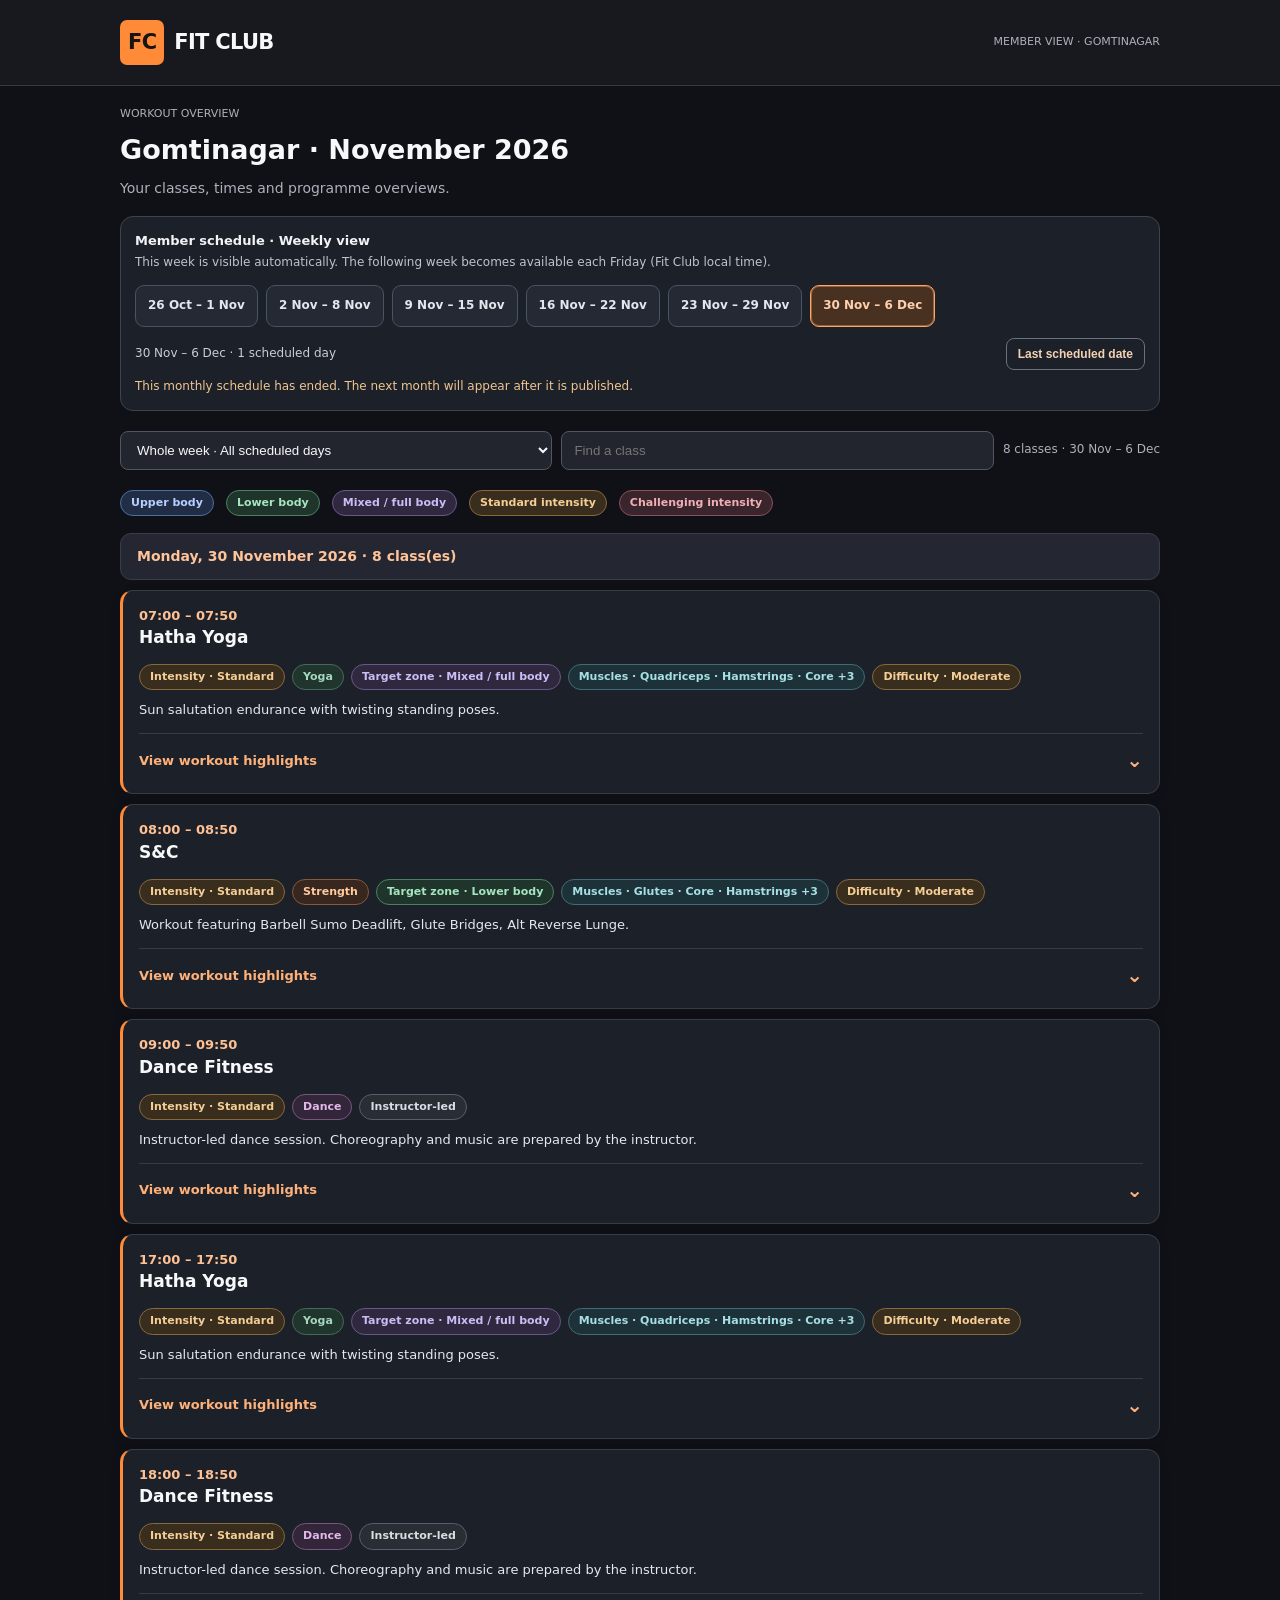
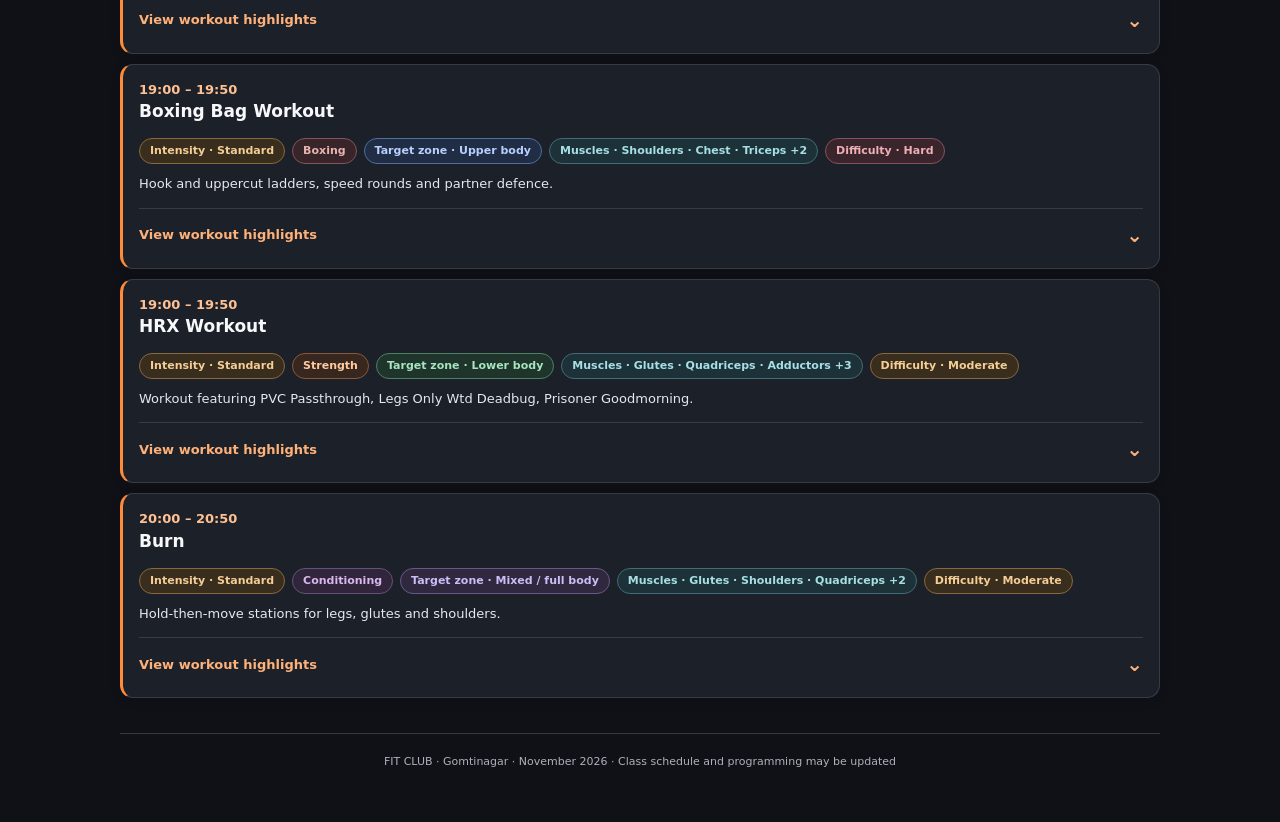
==== index.html @ d7939433 "Prepare weekly Member navigation and category-scoped encrypted Trainer keys" ====
<!doctype html><html lang="en"><head><meta charset="utf-8"><meta name="viewport" content="width=device-width,initial-scale=1"><meta name="color-scheme" content="dark"><title>Fit Club · Member · Gomtinagar · 2026-11</title><style>:root{--bg:#101116;--panel:#1c2028;--line:#343a45;--muted:#acb1bb;--accent:#ff8a38;--txt:#f7f8fa;--warn:#f4c07b}*{box-sizing:border-box}body{font:14px/1.48 system-ui,-apple-system,Segoe UI,sans-serif;background:var(--bg);color:var(--txt);margin:0}.container{max-width:1080px;margin:auto;padding:20px}.head{border-bottom:1px solid var(--line);background:#17191e}.headinner{max-width:1080px;margin:auto;padding:20px;display:flex;align-items:center;justify-content:space-between;flex-wrap:wrap;gap:15px}.brand{font-size:21px;letter-spacing:-.7px;font-weight:850}.mark{display:inline-flex;background:var(--accent);color:#171412;border-radius:7px;padding:7px 8px;margin-right:10px}.tiny{font-size:11px;color:var(--muted)}.hero h1{font-size:27px;margin:8px 0}.hero p{color:var(--muted);margin:0}.controls{display:flex;gap:9px;flex-wrap:wrap;align-items:center;margin:20px 0}.controls select,.controls input{background:#22252e;border:1px solid #515664;border-radius:8px;padding:9px 12px;color:var(--txt);min-height:39px;flex:1;min-width:180px}.count{font-size:12px;color:var(--muted)}.day{border:1px solid var(--line);border-radius:12px;margin:17px 0;overflow:hidden;background:#16191f}.dayHead{font-size:14px;font-weight:750;padding:12px 16px;background:#292d36;border-bottom:1px solid var(--line)}.item{padding:16px;border-bottom:1px solid #343943}.item:last-child{border-bottom:0}.row{display:flex;align-items:flex-start;justify-content:space-between;flex-wrap:wrap;gap:9px}.title{font-size:17px;font-weight:760;margin:0 0 4px}.time{color:#ffc093;font-size:13px;font-weight:750}.dim{color:var(--muted);font-size:12px}.pills{display:flex;flex-wrap:wrap;gap:6px;margin:9px 0}.pill{font-size:11px;border:1px solid #505968;border-radius:999px;padding:4px 8px;color:#d1d4db}.pills .pill.main{border-color:#935935;color:#ffc6a0;background:#36261e}.desc{font-size:13px;color:#e8eaf0;margin:9px 0}.warning{color:#f6cd94;font-size:12px}.part{background:#20242d;border:1px solid #373c48;border-radius:10px;padding:11px;margin:10px 0}.part h4{margin:0 0 6px;font-size:12px;text-transform:uppercase;letter-spacing:.7px;color:#ffbd8e}.part ul{margin:0;padding-left:21px}.part li{padding:2px 0}.notes{font-size:12px;color:#d7d9df;border-top:1px solid var(--line);margin-top:12px;padding-top:9px}.notes ol{padding-left:20px}.notes li{margin:3px 0;white-space:pre-wrap}summary{cursor:pointer;color:#ffc493;font-weight:650}.empty{padding:36px;text-align:center;color:var(--muted);border:1px dashed var(--line);border-radius:10px}.foot{border-top:1px solid var(--line);padding:20px;text-align:center;font-size:11px;color:var(--muted);margin-top:35px}[hidden]{display:none!important}@media(max-width:650px){.container{padding:12px}.headinner{padding:12px}.hero h1{font-size:22px}.item{padding:12px}}
/* Dark individual card presentation, without tinting the entire card */
.day {background:transparent;border:0;overflow:visible}
.dayHead {border:1px solid #393d46;border-radius:11px;background:#242731;color:#ffc39a;margin-bottom:10px}
.item {border:1px solid #363b45;border-radius:13px;background:#1c2028;margin:10px 0;padding:15px 16px;box-shadow:0 3px 12px #00000016}
.item:last-child {border-bottom:1px solid #363b45}
.item.member-item {border-left:3px solid #ff8a38}
.item .row {gap:6px 12px}
.item .pills {display:flex;flex-wrap:wrap;gap:7px;margin:10px 0 5px;align-items:center}
.pill.fc-chip {display:inline-flex;align-items:center;gap:5px;padding:5px 10px;border-radius:999px;font-size:11px;font-weight:700;line-height:1.3;white-space:normal;border-width:1px;border-style:solid}
.fc-chip.fc-strength {color:#ffca9e;background:#38271e;border-color:#8a5839}
.fc-chip.fc-cardio {color:#d9b8ee;background:#30253a;border-color:#675078}
.fc-chip.fc-boxing {color:#e8b3af;background:#372529;border-color:#83545a}
.fc-chip.fc-yoga {color:#a6d6bd;background:#20362d;border-color:#456b58}
.fc-chip.fc-dance {color:#e2b8e9;background:#34263a;border-color:#77577e}
.fc-chip.fc-recovery {color:#a9d8c7;background:#203630;border-color:#497264}
.fc-chip.fc-general {color:#d0d5dd;background:#292d34;border-color:#5b626e}
.fc-chip.fc-zone-upper {color:#b8d0ff;background:#202d45;border-color:#4d709f}
.fc-chip.fc-zone-lower {color:#a6e5bf;background:#1f352c;border-color:#4b8062}
.fc-chip.fc-zone-mixed {color:#cbbdf5;background:#30283f;border-color:#695887}
.fc-chip.fc-effort-reduced,.fc-chip.fc-diff-easy {color:#a6e5bf;background:#1f352c;border-color:#4b8062}
.fc-chip.fc-effort-standard,.fc-chip.fc-diff-moderate {color:#f4ce95;background:#392d1e;border-color:#88683d}
.fc-chip.fc-effort-challenging,.fc-chip.fc-diff-hard {color:#f0afb5;background:#3a252c;border-color:#87515d}
.fc-chip.fc-muscles {color:#a6dfe4;background:#1d3238;border-color:#416b76}
.fc-chip.fc-neutral {color:#d8dce4;background:#292d34;border-color:#575f6e}
.fc-legend {display:flex;flex-wrap:wrap;gap:7px 12px;align-items:center;margin:12px 0 17px;font-size:11px;color:#b9bec9}
.fc-legend .pill {font-weight:650}
.fc-member-summary {margin:10px 0 3px;line-height:1.55;color:#e6e8ed;font-size:13px}
@media(max-width:650px){.item{padding:13px 12px}.pill.fc-chip{font-size:10.5px;padding:5px 8px}.fc-legend{gap:6px}}

/* Expandable WOD highlights: Member-facing, no trainer prescriptions. */
.fc-highlights{border-top:1px solid #353b47;margin-top:13px;padding-top:8px}
.fc-highlights summary{cursor:pointer;list-style:none;color:#ffb17a;font-size:13px;font-weight:750;padding:8px 0;display:flex;justify-content:space-between;align-items:center;gap:12px;user-select:none}
.fc-highlights summary::-webkit-details-marker{display:none}
.fc-highlights summary:focus-visible{outline:2px solid #ff8a38;outline-offset:3px;border-radius:4px}
.fc-hl-chevron{font-size:20px;line-height:1;transition:transform .15s ease}
.fc-highlights[open] .fc-hl-chevron{transform:rotate(180deg)}
.fc-hl-content{background:#151a21;border:1px solid #303743;border-radius:10px;padding:12px 14px;margin:4px 0 2px;color:#d9e0e9;font-size:13px;line-height:1.55}
.fc-hl-content ul{margin:8px 0 2px;padding-left:19px}
.fc-hl-content li+li{margin-top:7px}
.fc-hl-focus{margin:0 0 9px;color:#e9edf3}
.fc-hl-focus strong{color:#ffb17a}
@media (prefers-reduced-motion:reduce){.fc-hl-chevron{transition:none}}

/* FIT CLUB: automatic weekly schedule navigation */
.fc-weekly-navigation{margin:17px 0 13px;background:#1c2028;border:1px solid #3d444f;border-radius:13px;padding:14px}
.fc-week-heading{font-size:13px;font-weight:800;color:#f3f3f6;margin:0 0 3px}
.fc-week-explainer{font-size:12px;color:#bcc4d0;margin:0 0 13px;line-height:1.55}
.fc-week-buttons{display:flex;flex-wrap:wrap;gap:8px;margin-bottom:11px}
.fc-week-btn{border:1px solid #495363;background:#242933;color:#e3e6ed;border-radius:9px;font:700 12px/1.45 system-ui,sans-serif;padding:9px 12px;cursor:pointer;min-height:42px}
.fc-week-btn:hover{border-color:#ee9554;color:#fff}
.fc-week-btn[aria-pressed="true"]{background:#493121;border-color:#ffa56a;color:#ffd0ac;box-shadow:inset 0 0 0 1px #9b5f34}
.fc-week-btn:focus-visible,.fc-today-btn:focus-visible{outline:2px solid #ff9f5e;outline-offset:2px}
.fc-week-meta{display:flex;justify-content:space-between;gap:10px;flex-wrap:wrap;align-items:center;color:#c6cfda;font-size:12px}
.fc-today-btn{background:transparent;border:1px solid #69727e;color:#f5d1b4;border-radius:8px;font-size:12px;font-weight:750;padding:8px 11px;cursor:pointer}
.fc-week-advice{font-size:12px;color:#f0c591;margin:8px 0 0}
.day.fc-spotlight .dayHead{border-color:#eb9454;box-shadow:inset 3px 0 #ff9448;background:#38312d}
.day.fc-spotlight .dayHead:after{content:' · Today';color:#ffd2b1;font-size:11px;text-transform:uppercase;letter-spacing:.4px}
.day.fc-prestart .dayHead:after{content:' · First scheduled date';color:#ffd2b1;font-size:11px}
.controls{align-items:center}
#daySelect{min-width:190px}
.fc-hidden-empty{padding:22px;border:1px dashed #515a65;border-radius:11px;color:#c8ced6;margin:14px 0}
@media(max-width:650px){.fc-weekly-navigation{padding:12px}.fc-week-buttons{flex-wrap:nowrap;overflow-x:auto;scrollbar-width:thin;padding-bottom:4px}.fc-week-btn{flex-shrink:0}.fc-week-meta{flex-direction:column;align-items:flex-start}.fc-today-btn{width:100%}}
</style></head><body><header class="head"><div class="headinner"><div class="brand"><span class="mark">FC</span>FIT CLUB</div><div class="tiny">MEMBER VIEW · GOMTINAGAR</div></div></header><main class="container"><div class="hero"><div class="tiny">WORKOUT OVERVIEW</div><h1>Gomtinagar · November 2026</h1><p>Your classes, times and programme overviews.</p></div><div class="controls"><select id="daySelect"><option value="">All class days</option><option value="2026-11-01">01 Nov 2026 · Sun</option><option value="2026-11-02">02 Nov 2026 · Mon</option><option value="2026-11-03">03 Nov 2026 · Tue</option><option value="2026-11-04">04 Nov 2026 · Wed</option><option value="2026-11-05">05 Nov 2026 · Thu</option><option value="2026-11-06">06 Nov 2026 · Fri</option><option value="2026-11-07">07 Nov 2026 · Sat</option><option value="2026-11-09">09 Nov 2026 · Mon</option><option value="2026-11-10">10 Nov 2026 · Tue</option><option value="2026-11-11">11 Nov 2026 · Wed</option><option value="2026-11-12">12 Nov 2026 · Thu</option><option value="2026-11-13">13 Nov 2026 · Fri</option><option value="2026-11-14">14 Nov 2026 · Sat</option><option value="2026-11-16">16 Nov 2026 · Mon</option><option value="2026-11-17">17 Nov 2026 · Tue</option><option value="2026-11-18">18 Nov 2026 · Wed</option><option value="2026-11-19">19 Nov 2026 · Thu</option><option value="2026-11-20">20 Nov 2026 · Fri</option><option value="2026-11-21">21 Nov 2026 · Sat</option><option value="2026-11-23">23 Nov 2026 · Mon</option><option value="2026-11-24">24 Nov 2026 · Tue</option><option value="2026-11-25">25 Nov 2026 · Wed</option><option value="2026-11-26">26 Nov 2026 · Thu</option><option value="2026-11-27">27 Nov 2026 · Fri</option><option value="2026-11-28">28 Nov 2026 · Sat</option><option value="2026-11-30">30 Nov 2026 · Mon</option></select><input type="search" id="searchInput" placeholder="Find a class"><div class="count" id="count">192 classes</div></div><div class="fc-legend" aria-label="Color legend"><span class="pill fc-chip fc-zone-upper">Upper body</span><span class="pill fc-chip fc-zone-lower">Lower body</span><span class="pill fc-chip fc-zone-mixed">Mixed / full body</span><span class="pill fc-chip fc-effort-standard">Standard intensity</span><span class="pill fc-chip fc-effort-challenging">Challenging intensity</span></div><div id="sessions"><section class="day" data-group="2026-11-01"><div class="dayHead">Sunday, 01 November 2026 · 1 class(es)</div><article class="item member-item" data-date="2026-11-01" data-search="✦ surprise class 06:00 scheduled"><div class="row"><div><div class="time">06:00 – 06:50</div><h3 class="title">✦ Surprise Class</h3></div></div><div class="pills"><span class="pill fc-chip fc-effort-standard">Intensity · Standard</span></div><p class="fc-member-summary">Workout details will be revealed during class.</p></article></section><section class="day" data-group="2026-11-02"><div class="dayHead">Monday, 02 November 2026 · 8 class(es)</div><article class="item member-item" data-date="2026-11-02" data-search="hatha yoga 07:00 scheduled"><div class="row"><div><div class="time">07:00 – 07:50</div><h3 class="title">Hatha Yoga</h3></div></div><div class="pills"><span class="pill fc-chip fc-effort-standard">Intensity · Standard</span><span class="pill fc-chip fc-yoga">Yoga</span><span class="pill fc-chip fc-zone-mixed">Target zone · Mixed / full body</span><span class="pill fc-chip fc-muscles" title="Hip Flexors, Hamstrings, Back, Glutes, Shoulders, Core">Muscles · Hip Flexors · Hamstrings · Back +3</span><span class="pill fc-chip fc-diff-moderate" title="Library rating may be provisional">Difficulty · Moderate</span></div><p class="fc-member-summary">Hip and spine flexibility including a lotus shoulder stand.</p><details class="fc-highlights"><summary>View workout highlights <span class="fc-hl-chevron" aria-hidden="true">⌄</span></summary><div class="fc-hl-content"><p class="fc-hl-focus"><strong>Focus:</strong> Hip, spine and lotus-based flexibility</p><ul><li>Opening ritual and warm-up</li><li>Surya Namaskar block</li><li>Main asana practice</li><li>Pranayama, Savasana and closing</li></ul></div></details></article><article class="item member-item" data-date="2026-11-02" data-search="s&amp;c 08:00 scheduled"><div class="row"><div><div class="time">08:00 – 08:50</div><h3 class="title">S&amp;C</h3></div></div><div class="pills"><span class="pill fc-chip fc-effort-standard">Intensity · Standard</span><span class="pill fc-chip fc-strength">Strength</span><span class="pill fc-chip fc-zone-mixed">Target zone · Mixed / full body</span><span class="pill fc-chip fc-muscles" title="Core, Obliques, Hip Flexors, Quadriceps, Glutes, Adductors">Muscles · Core · Obliques · Hip Flexors +3</span><span class="pill fc-chip fc-diff-moderate" title="Library rating may be provisional">Difficulty · Moderate</span></div><p class="fc-member-summary">Workout featuring Alt Db Power Snatch, High plank to low plank, Kettlebell Woodchops.</p><details class="fc-highlights"><summary>View workout highlights <span class="fc-hl-chevron" aria-hidden="true">⌄</span></summary><div class="fc-hl-content"><p class="fc-hl-focus"><strong>Focus:</strong> Full-body conditioning</p><ul><li>Step 1 — Spot Jog, Arm swings</li><li>Step 2 — 1-ARM DB Upright Row, Table Top Up &amp; Down, Alternate t spine rotation</li><li>Step 3 — Alt Db Power Snatch, High plank to low plank, Kettlebell Woodchops, Heel elevated squat</li><li>Step 4 — Star situps, Leg Raise Over The Kb</li><li>Step 5 — Puppy Dog, Camel pose hold, Seated Half Hamstring Stretch, Standing quad stretch</li></ul></div></details></article><article class="item member-item" data-date="2026-11-02" data-search="dance fitness 09:00 scheduled"><div class="row"><div><div class="time">09:00 – 09:50</div><h3 class="title">Dance Fitness</h3></div></div><div class="pills"><span class="pill fc-chip fc-effort-standard">Intensity · Standard</span><span class="pill fc-chip fc-dance">Dance</span><span class="pill fc-chip fc-neutral">Instructor-led</span></div><p class="fc-member-summary">Instructor-led dance session. Choreography and music are prepared by the instructor.</p><details class="fc-highlights"><summary>View workout highlights <span class="fc-hl-chevron" aria-hidden="true">⌄</span></summary><div class="fc-hl-content"><ul><li>Instructor-led dance fitness session</li><li>Music and choreography are selected by the instructor; a detailed movement sequence is not available in the source workout library.</li></ul></div></details></article><article class="item member-item" data-date="2026-11-02" data-search="hatha yoga 17:00 scheduled"><div class="row"><div><div class="time">17:00 – 17:50</div><h3 class="title">Hatha Yoga</h3></div></div><div class="pills"><span class="pill fc-chip fc-effort-standard">Intensity · Standard</span><span class="pill fc-chip fc-yoga">Yoga</span><span class="pill fc-chip fc-zone-mixed">Target zone · Mixed / full body</span><span class="pill fc-chip fc-muscles" title="Hip Flexors, Hamstrings, Back, Glutes, Shoulders, Core">Muscles · Hip Flexors · Hamstrings · Back +3</span><span class="pill fc-chip fc-diff-moderate" title="Library rating may be provisional">Difficulty · Moderate</span></div><p class="fc-member-summary">Hip and spine flexibility including a lotus shoulder stand.</p><details class="fc-highlights"><summary>View workout highlights <span class="fc-hl-chevron" aria-hidden="true">⌄</span></summary><div class="fc-hl-content"><p class="fc-hl-focus"><strong>Focus:</strong> Hip, spine and lotus-based flexibility</p><ul><li>Opening ritual and warm-up</li><li>Surya Namaskar block</li><li>Main asana practice</li><li>Pranayama, Savasana and closing</li></ul></div></details></article><article class="item member-item" data-date="2026-11-02" data-search="dance fitness 18:00 scheduled"><div class="row"><div><div class="time">18:00 – 18:50</div><h3 class="title">Dance Fitness</h3></div></div><div class="pills"><span class="pill fc-chip fc-effort-standard">Intensity · Standard</span><span class="pill fc-chip fc-dance">Dance</span><span class="pill fc-chip fc-neutral">Instructor-led</span></div><p class="fc-member-summary">Instructor-led dance session. Choreography and music are prepared by the instructor.</p><details class="fc-highlights"><summary>View workout highlights <span class="fc-hl-chevron" aria-hidden="true">⌄</span></summary><div class="fc-hl-content"><ul><li>Instructor-led dance fitness session</li><li>Music and choreography are selected by the instructor; a detailed movement sequence is not available in the source workout library.</li></ul></div></details></article><article class="item member-item" data-date="2026-11-02" data-search="boxing bag workout 19:00 scheduled"><div class="row"><div><div class="time">19:00 – 19:50</div><h3 class="title">Boxing Bag Workout</h3></div></div><div class="pills"><span class="pill fc-chip fc-effort-standard">Intensity · Standard</span><span class="pill fc-chip fc-boxing">Boxing</span><span class="pill fc-chip fc-zone-upper">Target zone · Upper body</span><span class="pill fc-chip fc-muscles" title="Shoulders, Chest, Triceps, Core, Quadriceps">Muscles · Shoulders · Chest · Triceps +2</span><span class="pill fc-chip fc-diff-hard" title="Library rating may be provisional">Difficulty · Hard</span></div><p class="fc-member-summary">Power and speed punch intervals with jumps, sprawls and core work.</p><details class="fc-highlights"><summary>View workout highlights <span class="fc-hl-chevron" aria-hidden="true">⌄</span></summary><div class="fc-hl-content"><p class="fc-hl-focus"><strong>Focus:</strong> Power and speed punching intervals</p><ul><li>Mobility and stepping combinations</li><li>Power and speed bag intervals</li><li>Partner floor intervals</li><li>V-sit and flutter-kick finisher</li></ul></div></details></article><article class="item member-item" data-date="2026-11-02" data-search="hrx workout- different 19:00 scheduled"><div class="row"><div><div class="time">19:00 – 19:50</div><h3 class="title">HRX Workout- Different</h3></div></div><div class="pills"><span class="pill fc-chip fc-effort-standard">Intensity · Standard</span><span class="pill fc-chip fc-strength">Strength</span><span class="pill fc-chip fc-zone-lower">Target zone · Lower body</span><span class="pill fc-chip fc-muscles" title="Hamstrings, Glutes, Lower Back, Adductors, Core, Quadriceps">Muscles · Hamstrings · Glutes · Lower Back +3</span><span class="pill fc-chip fc-diff-moderate" title="Library rating may be provisional">Difficulty · Moderate</span></div><p class="fc-member-summary">Deadlifts and glute work for posterior-chain strength.</p><details class="fc-highlights"><summary>View workout highlights <span class="fc-hl-chevron" aria-hidden="true">⌄</span></summary><div class="fc-hl-content"><p class="fc-hl-focus"><strong>Focus:</strong> Posterior-chain hypertrophy</p><ul><li>Warm-up</li><li>Plank, core and glute prep</li><li>Barbell deadlift</li><li>Hinge and glute pump, stretch</li></ul></div></details></article><article class="item member-item" data-date="2026-11-02" data-search="burn 20:00 scheduled"><div class="row"><div><div class="time">20:00 – 20:50</div><h3 class="title">Burn</h3></div></div><div class="pills"><span class="pill fc-chip fc-effort-standard">Intensity · Standard</span><span class="pill fc-chip fc-cardio">Conditioning</span><span class="pill fc-chip fc-zone-mixed">Target zone · Mixed / full body</span><span class="pill fc-chip fc-muscles" title="Quadriceps, Glutes, Shoulders, Hamstrings, Core, Hip Flexors">Muscles · Quadriceps · Glutes · Shoulders +3</span><span class="pill fc-chip fc-diff-moderate" title="Library rating may be provisional">Difficulty · Moderate</span></div><p class="fc-member-summary">Rope hops, squats, sprawls and presses with a side-plank finisher.</p><details class="fc-highlights"><summary>View workout highlights <span class="fc-hl-chevron" aria-hidden="true">⌄</span></summary><div class="fc-hl-content"><p class="fc-hl-focus"><strong>Focus:</strong> Full-body conditioning</p><ul><li>Opening activity</li><li>Six 30-second stations</li><li>Side-plank finisher</li></ul></div></details></article></section><section class="day" data-group="2026-11-03"><div class="dayHead">Tuesday, 03 November 2026 · 8 class(es)</div><article class="item member-item" data-date="2026-11-03" data-search="boxing bag workout 07:00 scheduled"><div class="row"><div><div class="time">07:00 – 07:50</div><h3 class="title">Boxing Bag Workout</h3></div></div><div class="pills"><span class="pill fc-chip fc-effort-standard">Intensity · Standard</span><span class="pill fc-chip fc-boxing">Boxing</span><span class="pill fc-chip fc-zone-upper">Target zone · Upper body</span><span class="pill fc-chip fc-muscles" title="Shoulders, Chest, Triceps, Core, Obliques">Muscles · Shoulders · Chest · Triceps +2</span><span class="pill fc-chip fc-diff-moderate" title="Library rating may be provisional">Difficulty · Moderate</span></div><p class="fc-member-summary">Counter-punch technique and combinations, then a push-up and core finisher.</p><details class="fc-highlights"><summary>View workout highlights <span class="fc-hl-chevron" aria-hidden="true">⌄</span></summary><div class="fc-hl-content"><p class="fc-hl-focus"><strong>Focus:</strong> Counter-punching and combinations</p><ul><li>Mobility and counter-punch warm-up</li><li>Bag and floor combination sets</li><li>Partner push-up and core finisher</li></ul></div></details></article><article class="item member-item" data-date="2026-11-03" data-search="hrx workout 07:00 scheduled"><div class="row"><div><div class="time">07:00 – 07:50</div><h3 class="title">HRX Workout</h3></div></div><div class="pills"><span class="pill fc-chip fc-effort-standard">Intensity · Standard</span><span class="pill fc-chip fc-strength">Strength</span><span class="pill fc-chip fc-zone-upper">Target zone · Upper body</span><span class="pill fc-chip fc-muscles" title="Shoulders, Triceps, Core, Back, Biceps">Muscles · Shoulders · Triceps · Core +2</span><span class="pill fc-chip fc-diff-moderate" title="Library rating may be provisional">Difficulty · Moderate</span></div><p class="fc-member-summary">Workout featuring Barbell Shoulder Press, DB Lateral Raise, Beast hold.</p><details class="fc-highlights"><summary>View workout highlights <span class="fc-hl-chevron" aria-hidden="true">⌄</span></summary><div class="fc-hl-content"><p class="fc-hl-focus"><strong>Focus:</strong> Upper-body resistance training</p><ul><li>Step 1 — Legs Only Deadbug, Jumping jacks</li><li>Step 2 — T Spine Rotation hold, Goblet press</li><li>Step 3 — Deltoid circles, Pike Pushups</li><li>Step 4 — Barbell Shoulder Press × 5</li><li>Step 5 — DB Lateral Raise × 8, Beast hold</li><li>Step 6 — Wtd Halos, KB Upright Rows × 15</li><li>Step 7 — Shoulder stretch, Std Archer Stretch-R, Std Archer Stretch-L</li></ul></div></details></article><article class="item member-item" data-date="2026-11-03" data-search="burn 08:00 scheduled"><div class="row"><div><div class="time">08:00 – 08:50</div><h3 class="title">Burn</h3></div></div><div class="pills"><span class="pill fc-chip fc-effort-standard">Intensity · Standard</span><span class="pill fc-chip fc-cardio">Conditioning</span><span class="pill fc-chip fc-zone-mixed">Target zone · Mixed / full body</span><span class="pill fc-chip fc-muscles" title="Shoulders, Quadriceps, Glutes, Back, Hamstrings, Core">Muscles · Shoulders · Quadriceps · Glutes +3</span><span class="pill fc-chip fc-diff-hard" title="Library rating may be provisional">Difficulty · Hard</span></div><p class="fc-member-summary">Slams, lunges, pike push-ups and deadlifts with power options.</p><details class="fc-highlights"><summary>View workout highlights <span class="fc-hl-chevron" aria-hidden="true">⌄</span></summary><div class="fc-hl-content"><p class="fc-hl-focus"><strong>Focus:</strong> Power-option full-body conditioning</p><ul><li>Opening activity</li><li>Six slow/power stations</li><li>50-rep finisher</li></ul></div></details></article><article class="item member-item" data-date="2026-11-03" data-search="fusion dance fitness 09:00 scheduled"><div class="row"><div><div class="time">09:00 – 09:50</div><h3 class="title">Fusion Dance Fitness</h3></div></div><div class="pills"><span class="pill fc-chip fc-effort-standard">Intensity · Standard</span><span class="pill fc-chip fc-dance">Dance</span><span class="pill fc-chip fc-neutral">Instructor-led</span></div><p class="fc-member-summary">Instructor-led dance session. Choreography and music are prepared by the instructor.</p><details class="fc-highlights"><summary>View workout highlights <span class="fc-hl-chevron" aria-hidden="true">⌄</span></summary><div class="fc-hl-content"><ul><li>Instructor-led dance fitness session</li><li>Music and choreography are selected by the instructor; a detailed movement sequence is not available in the source workout library.</li></ul></div></details></article><article class="item member-item" data-date="2026-11-03" data-search="fusion dance fitness 18:00 scheduled"><div class="row"><div><div class="time">18:00 – 18:50</div><h3 class="title">Fusion Dance Fitness</h3></div></div><div class="pills"><span class="pill fc-chip fc-effort-standard">Intensity · Standard</span><span class="pill fc-chip fc-dance">Dance</span><span class="pill fc-chip fc-neutral">Instructor-led</span></div><p class="fc-member-summary">Instructor-led dance session. Choreography and music are prepared by the instructor.</p><details class="fc-highlights"><summary>View workout highlights <span class="fc-hl-chevron" aria-hidden="true">⌄</span></summary><div class="fc-hl-content"><ul><li>Instructor-led dance fitness session</li><li>Music and choreography are selected by the instructor; a detailed movement sequence is not available in the source workout library.</li></ul></div></details></article><article class="item member-item" data-date="2026-11-03" data-search="hatha yoga 19:00 scheduled"><div class="row"><div><div class="time">19:00 – 19:50</div><h3 class="title">Hatha Yoga</h3></div></div><div class="pills"><span class="pill fc-chip fc-effort-standard">Intensity · Standard</span><span class="pill fc-chip fc-yoga">Yoga</span><span class="pill fc-chip fc-zone-mixed">Target zone · Mixed / full body</span><span class="pill fc-chip fc-muscles" title="Quadriceps, Back, Core, Hamstrings, Shoulders, Glutes">Muscles · Quadriceps · Back · Core +3</span><span class="pill fc-chip fc-diff-moderate" title="Library rating may be provisional">Difficulty · Moderate</span></div><p class="fc-member-summary">Sun salutation endurance finishing with bridge and wheel.</p><details class="fc-highlights"><summary>View workout highlights <span class="fc-hl-chevron" aria-hidden="true">⌄</span></summary><div class="fc-hl-content"><p class="fc-hl-focus"><strong>Focus:</strong> Surya Namaskar endurance and backbends</p><ul><li>Opening ritual and warm-up</li><li>Surya Namaskar block</li><li>Main asana practice</li><li>Pranayama, Savasana and closing</li></ul></div></details></article><article class="item member-item" data-date="2026-11-03" data-search="boxing bag workout 20:00 scheduled"><div class="row"><div><div class="time">20:00 – 20:50</div><h3 class="title">Boxing Bag Workout</h3></div></div><div class="pills"><span class="pill fc-chip fc-effort-standard">Intensity · Standard</span><span class="pill fc-chip fc-boxing">Boxing</span><span class="pill fc-chip fc-zone-upper">Target zone · Upper body</span><span class="pill fc-chip fc-muscles" title="Shoulders, Chest, Triceps, Core, Obliques">Muscles · Shoulders · Chest · Triceps +2</span><span class="pill fc-chip fc-diff-moderate" title="Library rating may be provisional">Difficulty · Moderate</span></div><p class="fc-member-summary">Counter-punch technique and combinations, then a push-up and core finisher.</p><details class="fc-highlights"><summary>View workout highlights <span class="fc-hl-chevron" aria-hidden="true">⌄</span></summary><div class="fc-hl-content"><p class="fc-hl-focus"><strong>Focus:</strong> Counter-punching and combinations</p><ul><li>Mobility and counter-punch warm-up</li><li>Bag and floor combination sets</li><li>Partner push-up and core finisher</li></ul></div></details></article><article class="item member-item" data-date="2026-11-03" data-search="s&amp;c 20:00 scheduled"><div class="row"><div><div class="time">20:00 – 20:50</div><h3 class="title">S&amp;C</h3></div></div><div class="pills"><span class="pill fc-chip fc-effort-standard">Intensity · Standard</span><span class="pill fc-chip fc-strength">Strength</span><span class="pill fc-chip fc-zone-lower">Target zone · Lower body</span><span class="pill fc-chip fc-muscles" title="Quadriceps, Glutes, Core, Adductors, Shoulders, Obliques">Muscles · Quadriceps · Glutes · Core +3</span><span class="pill fc-chip fc-diff-easy" title="Library rating may be provisional">Difficulty · Easy</span></div><p class="fc-member-summary">Workout featuring Pulse squat, Predator Jacks, Squat Burpees.</p><details class="fc-highlights"><summary>View workout highlights <span class="fc-hl-chevron" aria-hidden="true">⌄</span></summary><div class="fc-hl-content"><p class="fc-hl-focus"><strong>Focus:</strong> Full-body conditioning</p><ul><li>Step 1</li><li>Step 2</li><li>4 MINS</li><li>4 MINS</li><li>4 MINS</li></ul></div></details></article></section><section class="day" data-group="2026-11-04"><div class="dayHead">Wednesday, 04 November 2026 · 7 class(es)</div><article class="item member-item" data-date="2026-11-04" data-search="s&amp;c 07:00 scheduled"><div class="row"><div><div class="time">07:00 – 07:50</div><h3 class="title">S&amp;C</h3></div></div><div class="pills"><span class="pill fc-chip fc-effort-standard">Intensity · Standard</span><span class="pill fc-chip fc-strength">Strength</span><span class="pill fc-chip fc-zone-mixed">Target zone · Mixed / full body</span><span class="pill fc-chip fc-muscles" title="Core, Shoulders, Quadriceps, Glutes, Biceps, Chest">Muscles · Core · Shoulders · Quadriceps +3</span><span class="pill fc-chip fc-diff-moderate" title="Library rating may be provisional">Difficulty · Moderate</span></div><p class="fc-member-summary">Workout featuring Thrusters, Mountain climbers, Weighted situps.</p><details class="fc-highlights"><summary>View workout highlights <span class="fc-hl-chevron" aria-hidden="true">⌄</span></summary><div class="fc-hl-content"><p class="fc-hl-focus"><strong>Focus:</strong> Full-body conditioning</p><ul><li>Step 1</li><li>Step 2</li><li>20 MINS</li><li>Step 4</li><li>Step 5</li></ul></div></details></article><article class="item member-item" data-date="2026-11-04" data-search="dance fitness 08:00 scheduled"><div class="row"><div><div class="time">08:00 – 08:50</div><h3 class="title">Dance Fitness</h3></div></div><div class="pills"><span class="pill fc-chip fc-effort-standard">Intensity · Standard</span><span class="pill fc-chip fc-dance">Dance</span><span class="pill fc-chip fc-neutral">Instructor-led</span></div><p class="fc-member-summary">Instructor-led dance session. Choreography and music are prepared by the instructor.</p><details class="fc-highlights"><summary>View workout highlights <span class="fc-hl-chevron" aria-hidden="true">⌄</span></summary><div class="fc-hl-content"><ul><li>Instructor-led dance fitness session</li><li>Music and choreography are selected by the instructor; a detailed movement sequence is not available in the source workout library.</li></ul></div></details></article><article class="item member-item" data-date="2026-11-04" data-search="hatha yoga 09:00 scheduled"><div class="row"><div><div class="time">09:00 – 09:50</div><h3 class="title">Hatha Yoga</h3></div></div><div class="pills"><span class="pill fc-chip fc-effort-standard">Intensity · Standard</span><span class="pill fc-chip fc-yoga">Yoga</span><span class="pill fc-chip fc-zone-mixed">Target zone · Mixed / full body</span><span class="pill fc-chip fc-muscles" title="Core, Shoulders, Quadriceps, Triceps, Glutes, Hamstrings">Muscles · Core · Shoulders · Quadriceps +3</span><span class="pill fc-chip fc-diff-hard" title="Library rating may be provisional">Difficulty · Hard</span></div><p class="fc-member-summary">Core and arm-balance yoga with big-toe balances.</p><details class="fc-highlights"><summary>View workout highlights <span class="fc-hl-chevron" aria-hidden="true">⌄</span></summary><div class="fc-hl-content"><p class="fc-hl-focus"><strong>Focus:</strong> Core strength, standing balance and arm balance</p><ul><li>Opening ritual and warm-up</li><li>Surya Namaskar block</li><li>Main asana practice</li><li>Pranayama, Savasana and closing</li></ul></div></details></article><article class="item member-item" data-date="2026-11-04" data-search="hatha yoga 17:00 scheduled"><div class="row"><div><div class="time">17:00 – 17:50</div><h3 class="title">Hatha Yoga</h3></div></div><div class="pills"><span class="pill fc-chip fc-effort-standard">Intensity · Standard</span><span class="pill fc-chip fc-yoga">Yoga</span><span class="pill fc-chip fc-zone-mixed">Target zone · Mixed / full body</span><span class="pill fc-chip fc-muscles" title="Core, Shoulders, Quadriceps, Triceps, Glutes, Hamstrings">Muscles · Core · Shoulders · Quadriceps +3</span><span class="pill fc-chip fc-diff-hard" title="Library rating may be provisional">Difficulty · Hard</span></div><p class="fc-member-summary">Core and arm-balance yoga with big-toe balances.</p><details class="fc-highlights"><summary>View workout highlights <span class="fc-hl-chevron" aria-hidden="true">⌄</span></summary><div class="fc-hl-content"><p class="fc-hl-focus"><strong>Focus:</strong> Core strength, standing balance and arm balance</p><ul><li>Opening ritual and warm-up</li><li>Surya Namaskar block</li><li>Main asana practice</li><li>Pranayama, Savasana and closing</li></ul></div></details></article><article class="item member-item" data-date="2026-11-04" data-search="hrx workout 18:00 scheduled"><div class="row"><div><div class="time">18:00 – 18:50</div><h3 class="title">HRX Workout</h3></div></div><div class="pills"><span class="pill fc-chip fc-effort-standard">Intensity · Standard</span><span class="pill fc-chip fc-strength">Strength</span><span class="pill fc-chip fc-zone-upper">Target zone · Upper body</span><span class="pill fc-chip fc-muscles" title="Biceps, Triceps, Forearms, Shoulders, Chest, Core">Muscles · Biceps · Triceps · Forearms +3</span><span class="pill fc-chip fc-diff-moderate" title="Library rating may be provisional">Difficulty · Moderate</span></div><p class="fc-member-summary">Workout featuring BB Biceps Curl, DB Triceps Extension, DB Hammer Curl.</p><details class="fc-highlights"><summary>View workout highlights <span class="fc-hl-chevron" aria-hidden="true">⌄</span></summary><div class="fc-hl-content"><p class="fc-hl-focus"><strong>Focus:</strong> Upper-body resistance training</p><ul><li>Step 1 — Bodyweight crunches, Side To Side Floor Touch</li><li>Step 2 — Low Plank Arm Reach, Wtd Crush Curls</li><li>Step 3 — Dynamic Wrist Stretch, Pseudo Pushups</li><li>Step 4 — BB Biceps Curl × 8, 1 DB Triceps Extension × 10</li><li>Step 5 — DB Hammer Curl × 8, High plank to low plank × 10</li><li>Step 6 — Bp Waiter&#x27;s Hold, Tiger Bend Push Ups</li><li>Step 7 — Seated Forearm Stretch, Standing Tricep Stretch</li></ul></div></details></article><article class="item member-item" data-date="2026-11-04" data-search="burn 19:00 scheduled"><div class="row"><div><div class="time">19:00 – 19:50</div><h3 class="title">Burn</h3></div></div><div class="pills"><span class="pill fc-chip fc-effort-standard">Intensity · Standard</span><span class="pill fc-chip fc-cardio">Conditioning</span><span class="pill fc-chip fc-zone-mixed">Target zone · Mixed / full body</span><span class="pill fc-chip fc-muscles" title="Quadriceps, Glutes, Core, Shoulders, Obliques, Adductors">Muscles · Quadriceps · Glutes · Core +3</span><span class="pill fc-chip fc-diff-hard" title="Library rating may be provisional">Difficulty · Hard</span></div><p class="fc-member-summary">Minute-long lunge, hip-thrust and core stations with burpees.</p><details class="fc-highlights"><summary>View workout highlights <span class="fc-hl-chevron" aria-hidden="true">⌄</span></summary><div class="fc-hl-content"><p class="fc-hl-focus"><strong>Focus:</strong> Lower-body endurance with core</p><ul><li>Opening activity</li><li>Six 60-second stations</li><li>Burpee and hollow-hold finisher</li></ul></div></details></article><article class="item member-item" data-date="2026-11-04" data-search="dance fitness 20:00 scheduled"><div class="row"><div><div class="time">20:00 – 20:50</div><h3 class="title">Dance Fitness</h3></div></div><div class="pills"><span class="pill fc-chip fc-effort-standard">Intensity · Standard</span><span class="pill fc-chip fc-dance">Dance</span><span class="pill fc-chip fc-neutral">Instructor-led</span></div><p class="fc-member-summary">Instructor-led dance session. Choreography and music are prepared by the instructor.</p><details class="fc-highlights"><summary>View workout highlights <span class="fc-hl-chevron" aria-hidden="true">⌄</span></summary><div class="fc-hl-content"><ul><li>Instructor-led dance fitness session</li><li>Music and choreography are selected by the instructor; a detailed movement sequence is not available in the source workout library.</li></ul></div></details></article></section><section class="day" data-group="2026-11-05"><div class="dayHead">Thursday, 05 November 2026 · 9 class(es)</div><article class="item member-item" data-date="2026-11-05" data-search="burn 07:00 scheduled"><div class="row"><div><div class="time">07:00 – 07:50</div><h3 class="title">Burn</h3></div></div><div class="pills"><span class="pill fc-chip fc-effort-standard">Intensity · Standard</span><span class="pill fc-chip fc-cardio">Conditioning</span><span class="pill fc-chip fc-zone-mixed">Target zone · Mixed / full body</span><span class="pill fc-chip fc-muscles" title="Quadriceps, Glutes, Chest, Shoulders, Triceps, Core">Muscles · Quadriceps · Glutes · Chest +3</span><span class="pill fc-chip fc-diff-moderate" title="Library rating may be provisional">Difficulty · Moderate</span></div><p class="fc-member-summary">Lunges with rope waves, jumps, presses and plank work.</p><details class="fc-highlights"><summary>View workout highlights <span class="fc-hl-chevron" aria-hidden="true">⌄</span></summary><div class="fc-hl-content"><p class="fc-hl-focus"><strong>Focus:</strong> Full-body interval conditioning</p><ul><li>Opening game</li><li>Six 20-second stations</li><li>Plank finisher</li></ul></div></details></article><article class="item member-item" data-date="2026-11-05" data-search="boxing bag workout 08:00 scheduled"><div class="row"><div><div class="time">08:00 – 08:50</div><h3 class="title">Boxing Bag Workout</h3></div></div><div class="pills"><span class="pill fc-chip fc-effort-standard">Intensity · Standard</span><span class="pill fc-chip fc-boxing">Boxing</span><span class="pill fc-chip fc-zone-upper">Target zone · Upper body</span><span class="pill fc-chip fc-muscles" title="Shoulders, Chest, Triceps, Core, Quadriceps">Muscles · Shoulders · Chest · Triceps +2</span><span class="pill fc-chip fc-diff-hard" title="Library rating may be provisional">Difficulty · Hard</span></div><p class="fc-member-summary">Punch ladders, burpee speed rounds and partner defence.</p><details class="fc-highlights"><summary>View workout highlights <span class="fc-hl-chevron" aria-hidden="true">⌄</span></summary><div class="fc-hl-content"><p class="fc-hl-focus"><strong>Focus:</strong> Punch ladders with burpee conditioning</p><ul><li>Mobility and shadow-boxing warm-up</li><li>Punch ladders and speed rounds</li><li>Core finisher</li></ul></div></details></article><article class="item member-item" data-date="2026-11-05" data-search="hrx workout 08:00 scheduled"><div class="row"><div><div class="time">08:00 – 08:50</div><h3 class="title">HRX Workout</h3></div></div><div class="pills"><span class="pill fc-chip fc-effort-standard">Intensity · Standard</span><span class="pill fc-chip fc-strength">Strength</span><span class="pill fc-chip fc-zone-upper">Target zone · Upper body</span><span class="pill fc-chip fc-muscles" title="Triceps, Shoulders, Chest, Core">Muscles · Triceps · Shoulders · Chest +1</span><span class="pill fc-chip fc-diff-moderate" title="Library rating may be provisional">Difficulty · Moderate</span></div><p class="fc-member-summary">Workout featuring Single Arm Dumbbell Chest Press, Lying KB skull crusher, Arm bent pullover.</p><details class="fc-highlights"><summary>View workout highlights <span class="fc-hl-chevron" aria-hidden="true">⌄</span></summary><div class="fc-hl-content"><p class="fc-hl-focus"><strong>Focus:</strong> Upper-body resistance training</p><ul><li>Step 1 — Hollow Hold, High knees</li><li>Step 2 — Shoulder taps, Staggered Pushup</li><li>Step 3 — Dynamic chest stretch, Front raises</li><li>Step 4 — Single Arm Dumbbell Chest Press × 3</li><li>Step 5 — Lying KB skull crusher × 8, Arm bent pullover × 8</li><li>Step 6 — Dolphin pushups × 12, Wtd Inclined Press × 12</li><li>Step 7 — Cobra Pose, Standing Shoulder Extension Pec Stretch</li></ul></div></details></article><article class="item member-item" data-date="2026-11-05" data-search="dance fitness 09:00 scheduled"><div class="row"><div><div class="time">09:00 – 09:50</div><h3 class="title">Dance Fitness</h3></div></div><div class="pills"><span class="pill fc-chip fc-effort-standard">Intensity · Standard</span><span class="pill fc-chip fc-dance">Dance</span><span class="pill fc-chip fc-neutral">Instructor-led</span></div><p class="fc-member-summary">Instructor-led dance session. Choreography and music are prepared by the instructor.</p><details class="fc-highlights"><summary>View workout highlights <span class="fc-hl-chevron" aria-hidden="true">⌄</span></summary><div class="fc-hl-content"><ul><li>Instructor-led dance fitness session</li><li>Music and choreography are selected by the instructor; a detailed movement sequence is not available in the source workout library.</li></ul></div></details></article><article class="item member-item" data-date="2026-11-05" data-search="dance fitness 17:00 scheduled"><div class="row"><div><div class="time">17:00 – 17:50</div><h3 class="title">Dance Fitness</h3></div></div><div class="pills"><span class="pill fc-chip fc-effort-standard">Intensity · Standard</span><span class="pill fc-chip fc-dance">Dance</span><span class="pill fc-chip fc-neutral">Instructor-led</span></div><p class="fc-member-summary">Instructor-led dance session. Choreography and music are prepared by the instructor.</p><details class="fc-highlights"><summary>View workout highlights <span class="fc-hl-chevron" aria-hidden="true">⌄</span></summary><div class="fc-hl-content"><ul><li>Instructor-led dance fitness session</li><li>Music and choreography are selected by the instructor; a detailed movement sequence is not available in the source workout library.</li></ul></div></details></article><article class="item member-item" data-date="2026-11-05" data-search="burn 18:00 scheduled"><div class="row"><div><div class="time">18:00 – 18:50</div><h3 class="title">Burn</h3></div></div><div class="pills"><span class="pill fc-chip fc-effort-standard">Intensity · Standard</span><span class="pill fc-chip fc-cardio">Conditioning</span><span class="pill fc-chip fc-zone-mixed">Target zone · Mixed / full body</span><span class="pill fc-chip fc-muscles" title="Quadriceps, Glutes, Chest, Shoulders, Triceps, Core">Muscles · Quadriceps · Glutes · Chest +3</span><span class="pill fc-chip fc-diff-moderate" title="Library rating may be provisional">Difficulty · Moderate</span></div><p class="fc-member-summary">Lunges with rope waves, jumps, presses and plank work.</p><details class="fc-highlights"><summary>View workout highlights <span class="fc-hl-chevron" aria-hidden="true">⌄</span></summary><div class="fc-hl-content"><p class="fc-hl-focus"><strong>Focus:</strong> Full-body interval conditioning</p><ul><li>Opening game</li><li>Six 20-second stations</li><li>Plank finisher</li></ul></div></details></article><article class="item member-item" data-date="2026-11-05" data-search="boxing bag workout 19:00 scheduled"><div class="row"><div><div class="time">19:00 – 19:50</div><h3 class="title">Boxing Bag Workout</h3></div></div><div class="pills"><span class="pill fc-chip fc-effort-standard">Intensity · Standard</span><span class="pill fc-chip fc-boxing">Boxing</span><span class="pill fc-chip fc-zone-upper">Target zone · Upper body</span><span class="pill fc-chip fc-muscles" title="Shoulders, Chest, Triceps, Core, Quadriceps">Muscles · Shoulders · Chest · Triceps +2</span><span class="pill fc-chip fc-diff-hard" title="Library rating may be provisional">Difficulty · Hard</span></div><p class="fc-member-summary">Punch ladders, burpee speed rounds and partner defence.</p><details class="fc-highlights"><summary>View workout highlights <span class="fc-hl-chevron" aria-hidden="true">⌄</span></summary><div class="fc-hl-content"><p class="fc-hl-focus"><strong>Focus:</strong> Punch ladders with burpee conditioning</p><ul><li>Mobility and shadow-boxing warm-up</li><li>Punch ladders and speed rounds</li><li>Core finisher</li></ul></div></details></article><article class="item member-item" data-date="2026-11-05" data-search="s&amp;c 19:00 scheduled"><div class="row"><div><div class="time">19:00 – 19:50</div><h3 class="title">S&amp;C</h3></div></div><div class="pills"><span class="pill fc-chip fc-effort-standard">Intensity · Standard</span><span class="pill fc-chip fc-strength">Strength</span><span class="pill fc-chip fc-zone-mixed">Target zone · Mixed / full body</span><span class="pill fc-chip fc-muscles" title="Core, Obliques, Glutes, Hip Flexors, Hamstrings, Lower Back">Muscles · Core · Obliques · Glutes +3</span><span class="pill fc-chip fc-diff-moderate" title="Library rating may be provisional">Difficulty · Moderate</span></div><p class="fc-member-summary">Workout featuring Snatch Grip Deadlift, High plank to low plank, Leg Raise Hold.</p><details class="fc-highlights"><summary>View workout highlights <span class="fc-hl-chevron" aria-hidden="true">⌄</span></summary><div class="fc-hl-content"><p class="fc-hl-focus"><strong>Focus:</strong> Full-body conditioning</p><ul><li>Step 1 — Spot Jog, Dynamic knee to chest</li><li>Step 2 — PVC Passthrough, Frog Pump, Alt Reverse Lunge</li><li>Step 3 — Snatch Grip Deadlift, High plank to low plank, Leg Raise Hold</li><li>Step 4 — Glute bridge walkout, Plank Hip Rotation</li><li>Step 5 — Pigeon stretch, Bound Angle Pose, Kneeling lat stretch, Seated Shoulder Stretch</li></ul></div></details></article><article class="item member-item" data-date="2026-11-05" data-search="hatha yoga 20:00 scheduled"><div class="row"><div><div class="time">20:00 – 20:50</div><h3 class="title">Hatha Yoga</h3></div></div><div class="pills"><span class="pill fc-chip fc-effort-standard">Intensity · Standard</span><span class="pill fc-chip fc-yoga">Yoga</span><span class="pill fc-chip fc-zone-mixed">Target zone · Mixed / full body</span><span class="pill fc-chip fc-muscles" title="Hamstrings, Hip Flexors, Back, Glutes, Adductors, Obliques">Muscles · Hamstrings · Hip Flexors · Back +3</span><span class="pill fc-chip fc-diff-moderate" title="Library rating may be provisional">Difficulty · Moderate</span></div><p class="fc-member-summary">Twists, hip openers and hamstring stretches.</p><details class="fc-highlights"><summary>View workout highlights <span class="fc-hl-chevron" aria-hidden="true">⌄</span></summary><div class="fc-hl-content"><p class="fc-hl-focus"><strong>Focus:</strong> Twisting, hip-opening and hamstring flexibility</p><ul><li>Opening ritual and warm-up</li><li>Surya Namaskar block</li><li>Main asana practice</li><li>Pranayama, Savasana and closing</li></ul></div></details></article></section><section class="day" data-group="2026-11-06"><div class="dayHead">Friday, 06 November 2026 · 7 class(es)</div><article class="item member-item" data-date="2026-11-06" data-search="hatha yoga 08:00 scheduled"><div class="row"><div><div class="time">08:00 – 08:50</div><h3 class="title">Hatha Yoga</h3></div></div><div class="pills"><span class="pill fc-chip fc-effort-standard">Intensity · Standard</span><span class="pill fc-chip fc-yoga">Yoga</span><span class="pill fc-chip fc-zone-mixed">Target zone · Mixed / full body</span><span class="pill fc-chip fc-muscles" title="Quadriceps, Glutes, Core, Shoulders, Hamstrings, Adductors">Muscles · Quadriceps · Glutes · Core +3</span><span class="pill fc-chip fc-diff-moderate" title="Library rating may be provisional">Difficulty · Moderate</span></div><p class="fc-member-summary">Sun salutation endurance with warrior and half-moon balance.</p><details class="fc-highlights"><summary>View workout highlights <span class="fc-hl-chevron" aria-hidden="true">⌄</span></summary><div class="fc-hl-content"><p class="fc-hl-focus"><strong>Focus:</strong> Surya Namaskar endurance and standing balance</p><ul><li>Opening ritual and warm-up</li><li>Surya Namaskar block</li><li>Main asana practice</li><li>Pranayama, Savasana and closing</li></ul></div></details></article><article class="item member-item" data-date="2026-11-06" data-search="boxing bag workout 09:00 scheduled"><div class="row"><div><div class="time">09:00 – 09:50</div><h3 class="title">Boxing Bag Workout</h3></div></div><div class="pills"><span class="pill fc-chip fc-effort-standard">Intensity · Standard</span><span class="pill fc-chip fc-boxing">Boxing</span><span class="pill fc-chip fc-zone-upper">Target zone · Upper body</span><span class="pill fc-chip fc-muscles" title="Shoulders, Chest, Triceps, Core">Muscles · Shoulders · Chest · Triceps +1</span><span class="pill fc-chip fc-diff-moderate" title="Library rating may be provisional">Difficulty · Moderate</span></div><p class="fc-member-summary">Combinations and partner defence drills, with a hollow-hold finisher.</p><details class="fc-highlights"><summary>View workout highlights <span class="fc-hl-chevron" aria-hidden="true">⌄</span></summary><div class="fc-hl-content"><p class="fc-hl-focus"><strong>Focus:</strong> Defensive combinations and partner technique</p><ul><li>Partner warm-up</li><li>Bag combinations and partner counters</li><li>Hollow-hold and plank-jack finisher</li></ul></div></details></article><article class="item member-item" data-date="2026-11-06" data-search="s&amp;c 09:00 scheduled"><div class="row"><div><div class="time">09:00 – 09:50</div><h3 class="title">S&amp;C</h3></div></div><div class="pills"><span class="pill fc-chip fc-effort-standard">Intensity · Standard</span><span class="pill fc-chip fc-strength">Strength</span><span class="pill fc-chip fc-zone-mixed">Target zone · Mixed / full body</span><span class="pill fc-chip fc-muscles" title="Shoulders, Core, Triceps, Hip Flexors, Chest, Hamstrings">Muscles · Shoulders · Core · Triceps +3</span><span class="pill fc-chip fc-diff-easy" title="Library rating may be provisional">Difficulty · Easy</span></div><p class="fc-member-summary">Workout featuring arm KB Push Press L, arm KB Push Press R, Butterfly situps.</p><details class="fc-highlights"><summary>View workout highlights <span class="fc-hl-chevron" aria-hidden="true">⌄</span></summary><div class="fc-hl-content"><p class="fc-hl-focus"><strong>Focus:</strong> Full-body conditioning</p><ul><li>Step 1</li><li>Step 2</li><li>Step 3</li><li>4 MINS</li><li>Step 5</li></ul></div></details></article><article class="item member-item" data-date="2026-11-06" data-search="boxing bag workout 18:00 scheduled"><div class="row"><div><div class="time">18:00 – 18:50</div><h3 class="title">Boxing Bag Workout</h3></div></div><div class="pills"><span class="pill fc-chip fc-effort-standard">Intensity · Standard</span><span class="pill fc-chip fc-boxing">Boxing</span><span class="pill fc-chip fc-zone-upper">Target zone · Upper body</span><span class="pill fc-chip fc-muscles" title="Shoulders, Chest, Triceps, Core">Muscles · Shoulders · Chest · Triceps +1</span><span class="pill fc-chip fc-diff-moderate" title="Library rating may be provisional">Difficulty · Moderate</span></div><p class="fc-member-summary">Combinations and partner defence drills, with a hollow-hold finisher.</p><details class="fc-highlights"><summary>View workout highlights <span class="fc-hl-chevron" aria-hidden="true">⌄</span></summary><div class="fc-hl-content"><p class="fc-hl-focus"><strong>Focus:</strong> Defensive combinations and partner technique</p><ul><li>Partner warm-up</li><li>Bag combinations and partner counters</li><li>Hollow-hold and plank-jack finisher</li></ul></div></details></article><article class="item member-item" data-date="2026-11-06" data-search="hrx workout 18:00 scheduled"><div class="row"><div><div class="time">18:00 – 18:50</div><h3 class="title">HRX Workout</h3></div></div><div class="pills"><span class="pill fc-chip fc-effort-standard">Intensity · Standard</span><span class="pill fc-chip fc-strength">Strength</span><span class="pill fc-chip fc-zone-upper">Target zone · Upper body</span><span class="pill fc-chip fc-muscles" title="Biceps, Shoulders, Back, Forearms, Triceps, Core">Muscles · Biceps · Shoulders · Back +3</span><span class="pill fc-chip fc-diff-moderate" title="Library rating may be provisional">Difficulty · Moderate</span></div><p class="fc-member-summary">Workout featuring Dumbbell Bent Over Row, Double arm 1 kb supinated row, BB Drag Curls.</p><details class="fc-highlights"><summary>View workout highlights <span class="fc-hl-chevron" aria-hidden="true">⌄</span></summary><div class="fc-hl-content"><p class="fc-hl-focus"><strong>Focus:</strong> Upper-body resistance training</p><ul><li>Step 1 — V Situps, jumping T&#x27;S</li><li>Step 2 — Arm Renegade Rows, Alt. 1 KB Gorilla Row</li><li>Step 3 — Prone swimmers, Cat camel</li><li>Step 4 — Dumbbell Bent Over Row × 4</li><li>Step 5 — Double arm 1 kb supinated row × 10, BB Drag Curls</li><li>Step 6 — Bent Over Y Raises × 15, Superman Torso Raises × 20</li><li>Step 7 — Child&#x27;s pose, Stan. Side Bend</li></ul></div></details></article><article class="item member-item" data-date="2026-11-06" data-search="hatha yoga 19:00 scheduled"><div class="row"><div><div class="time">19:00 – 19:50</div><h3 class="title">Hatha Yoga</h3></div></div><div class="pills"><span class="pill fc-chip fc-effort-standard">Intensity · Standard</span><span class="pill fc-chip fc-yoga">Yoga</span><span class="pill fc-chip fc-zone-mixed">Target zone · Mixed / full body</span><span class="pill fc-chip fc-muscles" title="Quadriceps, Glutes, Core, Shoulders, Hamstrings, Adductors">Muscles · Quadriceps · Glutes · Core +3</span><span class="pill fc-chip fc-diff-moderate" title="Library rating may be provisional">Difficulty · Moderate</span></div><p class="fc-member-summary">Sun salutation endurance with warrior and half-moon balance.</p><details class="fc-highlights"><summary>View workout highlights <span class="fc-hl-chevron" aria-hidden="true">⌄</span></summary><div class="fc-hl-content"><p class="fc-hl-focus"><strong>Focus:</strong> Surya Namaskar endurance and standing balance</p><ul><li>Opening ritual and warm-up</li><li>Surya Namaskar block</li><li>Main asana practice</li><li>Pranayama, Savasana and closing</li></ul></div></details></article><article class="item member-item" data-date="2026-11-06" data-search="dance fitness 20:00 scheduled"><div class="row"><div><div class="time">20:00 – 20:50</div><h3 class="title">Dance Fitness</h3></div></div><div class="pills"><span class="pill fc-chip fc-effort-standard">Intensity · Standard</span><span class="pill fc-chip fc-dance">Dance</span><span class="pill fc-chip fc-neutral">Instructor-led</span></div><p class="fc-member-summary">Instructor-led dance session. Choreography and music are prepared by the instructor.</p><details class="fc-highlights"><summary>View workout highlights <span class="fc-hl-chevron" aria-hidden="true">⌄</span></summary><div class="fc-hl-content"><ul><li>Instructor-led dance fitness session</li><li>Music and choreography are selected by the instructor; a detailed movement sequence is not available in the source workout library.</li></ul></div></details></article></section><section class="day" data-group="2026-11-07"><div class="dayHead">Saturday, 07 November 2026 · 5 class(es)</div><article class="item member-item" data-date="2026-11-07" data-search="s&amp;c 08:00 scheduled"><div class="row"><div><div class="time">08:00 – 08:50</div><h3 class="title">S&amp;C</h3></div></div><div class="pills"><span class="pill fc-chip fc-effort-standard">Intensity · Standard</span><span class="pill fc-chip fc-strength">Strength</span><span class="pill fc-chip fc-zone-upper">Target zone · Upper body</span><span class="pill fc-chip fc-muscles" title="Shoulders, Triceps, Core, Chest, Legs">Muscles · Shoulders · Triceps · Core +2</span><span class="pill fc-chip fc-diff-moderate" title="Library rating may be provisional">Difficulty · Moderate</span></div><p class="fc-member-summary">Shoulder-focused strength and core conditioning.</p><details class="fc-highlights"><summary>View workout highlights <span class="fc-hl-chevron" aria-hidden="true">⌄</span></summary><div class="fc-hl-content"><p class="fc-hl-focus"><strong>Focus:</strong> Pressing strength and conditioning</p><ul><li>Key movements — Push Press, V Situps, Wtd Halos, Pike Pushups, Side To Side Floor Touch</li></ul></div></details></article><article class="item member-item" data-date="2026-11-07" data-search="dance fitness 09:00 scheduled"><div class="row"><div><div class="time">09:00 – 09:50</div><h3 class="title">Dance Fitness</h3></div></div><div class="pills"><span class="pill fc-chip fc-effort-standard">Intensity · Standard</span><span class="pill fc-chip fc-dance">Dance</span><span class="pill fc-chip fc-neutral">Instructor-led</span></div><p class="fc-member-summary">Instructor-led dance session. Choreography and music are prepared by the instructor.</p><details class="fc-highlights"><summary>View workout highlights <span class="fc-hl-chevron" aria-hidden="true">⌄</span></summary><div class="fc-hl-content"><ul><li>Instructor-led dance fitness session</li><li>Music and choreography are selected by the instructor; a detailed movement sequence is not available in the source workout library.</li></ul></div></details></article><article class="item member-item" data-date="2026-11-07" data-search="hatha yoga 17:00 scheduled"><div class="row"><div><div class="time">17:00 – 17:50</div><h3 class="title">Hatha Yoga</h3></div></div><div class="pills"><span class="pill fc-chip fc-effort-standard">Intensity · Standard</span><span class="pill fc-chip fc-yoga">Yoga</span><span class="pill fc-chip fc-zone-mixed">Target zone · Mixed / full body</span><span class="pill fc-chip fc-muscles" title="Quadriceps, Hamstrings, Core, Shoulders, Back, Adductors">Muscles · Quadriceps · Hamstrings · Core +3</span><span class="pill fc-chip fc-diff-moderate" title="Library rating may be provisional">Difficulty · Moderate</span></div><p class="fc-member-summary">Sun salutation endurance with chair and wide-leg stretches.</p><details class="fc-highlights"><summary>View workout highlights <span class="fc-hl-chevron" aria-hidden="true">⌄</span></summary><div class="fc-hl-content"><p class="fc-hl-focus"><strong>Focus:</strong> Surya Namaskar endurance and lower-body flexibility</p><ul><li>Opening ritual and warm-up</li><li>Surya Namaskar block</li><li>Main asana practice</li><li>Pranayama, Savasana and closing</li></ul></div></details></article><article class="item member-item" data-date="2026-11-07" data-search="dance fitness 18:00 scheduled"><div class="row"><div><div class="time">18:00 – 18:50</div><h3 class="title">Dance Fitness</h3></div></div><div class="pills"><span class="pill fc-chip fc-effort-standard">Intensity · Standard</span><span class="pill fc-chip fc-dance">Dance</span><span class="pill fc-chip fc-neutral">Instructor-led</span></div><p class="fc-member-summary">Instructor-led dance session. Choreography and music are prepared by the instructor.</p><details class="fc-highlights"><summary>View workout highlights <span class="fc-hl-chevron" aria-hidden="true">⌄</span></summary><div class="fc-hl-content"><ul><li>Instructor-led dance fitness session</li><li>Music and choreography are selected by the instructor; a detailed movement sequence is not available in the source workout library.</li></ul></div></details></article><article class="item member-item" data-date="2026-11-07" data-search="hrx workout 19:00 scheduled"><div class="row"><div><div class="time">19:00 – 19:50</div><h3 class="title">HRX Workout</h3></div></div><div class="pills"><span class="pill fc-chip fc-effort-standard">Intensity · Standard</span><span class="pill fc-chip fc-strength">Strength</span><span class="pill fc-chip fc-zone-upper">Target zone · Upper body</span><span class="pill fc-chip fc-muscles" title="Triceps, Chest, Shoulders, Core, Obliques, Hip Flexors">Muscles · Triceps · Chest · Shoulders +3</span><span class="pill fc-chip fc-diff-moderate" title="Library rating may be provisional">Difficulty · Moderate</span></div><p class="fc-member-summary">Workout featuring Flat Double Arm Chest Press, plank, Kettlebell triceps extension.</p><details class="fc-highlights"><summary>View workout highlights <span class="fc-hl-chevron" aria-hidden="true">⌄</span></summary><div class="fc-hl-content"><p class="fc-hl-focus"><strong>Focus:</strong> Upper-body resistance training</p><ul><li>Step 1 — jumping T&#x27;S, plank</li><li>Step 2 — Single Leg High knee Hold, Hand Release Pushups</li><li>Step 3 — PVC Passthrough, Arm bent pullover</li><li>Step 4 — Flat Double Arm Chest Press × 5, plank</li><li>Step 5 — Kettlebell triceps extension × 8, Standing front Press × 8</li><li>Step 6 — Bridge Hold Chest press × 12, Half Pushup Hold × 12</li><li>Step 7 — Prone Chest Stretch, Standing Tricep Stretch</li></ul></div></details></article></section><section class="day" data-group="2026-11-09"><div class="dayHead">Monday, 09 November 2026 · 8 class(es)</div><article class="item member-item" data-date="2026-11-09" data-search="hatha yoga 07:00 scheduled"><div class="row"><div><div class="time">07:00 – 07:50</div><h3 class="title">Hatha Yoga</h3></div></div><div class="pills"><span class="pill fc-chip fc-effort-standard">Intensity · Standard</span><span class="pill fc-chip fc-yoga">Yoga</span><span class="pill fc-chip fc-zone-mixed">Target zone · Mixed / full body</span><span class="pill fc-chip fc-muscles" title="Quadriceps, Hamstrings, Core, Obliques, Back, Hip Flexors">Muscles · Quadriceps · Hamstrings · Core +3</span><span class="pill fc-chip fc-diff-moderate" title="Library rating may be provisional">Difficulty · Moderate</span></div><p class="fc-member-summary">Sun salutation endurance with twisting standing poses.</p><details class="fc-highlights"><summary>View workout highlights <span class="fc-hl-chevron" aria-hidden="true">⌄</span></summary><div class="fc-hl-content"><p class="fc-hl-focus"><strong>Focus:</strong> Surya Namaskar endurance with twists</p><ul><li>Opening ritual and warm-up</li><li>Surya Namaskar block</li><li>Main asana practice</li><li>Pranayama, Savasana and closing</li></ul></div></details></article><article class="item member-item" data-date="2026-11-09" data-search="s&amp;c 08:00 scheduled"><div class="row"><div><div class="time">08:00 – 08:50</div><h3 class="title">S&amp;C</h3></div></div><div class="pills"><span class="pill fc-chip fc-effort-standard">Intensity · Standard</span><span class="pill fc-chip fc-strength">Strength</span><span class="pill fc-chip fc-zone-mixed">Target zone · Mixed / full body</span><span class="pill fc-chip fc-muscles" title="Core, Shoulders, Quadriceps, Obliques, Glutes, Triceps">Muscles · Core · Shoulders · Quadriceps +3</span><span class="pill fc-chip fc-diff-moderate" title="Library rating may be provisional">Difficulty · Moderate</span></div><p class="fc-member-summary">Workout featuring Man makers, Dolphin pushups, Floor Touch Squat.</p><details class="fc-highlights"><summary>View workout highlights <span class="fc-hl-chevron" aria-hidden="true">⌄</span></summary><div class="fc-hl-content"><p class="fc-hl-focus"><strong>Focus:</strong> Full-body conditioning</p><ul><li>Step 1</li><li>Step 2</li><li>16 MINS</li><li>2 MINS</li><li>Step 5</li></ul></div></details></article><article class="item member-item" data-date="2026-11-09" data-search="dance fitness 09:00 scheduled"><div class="row"><div><div class="time">09:00 – 09:50</div><h3 class="title">Dance Fitness</h3></div></div><div class="pills"><span class="pill fc-chip fc-effort-standard">Intensity · Standard</span><span class="pill fc-chip fc-dance">Dance</span><span class="pill fc-chip fc-neutral">Instructor-led</span></div><p class="fc-member-summary">Instructor-led dance session. Choreography and music are prepared by the instructor.</p><details class="fc-highlights"><summary>View workout highlights <span class="fc-hl-chevron" aria-hidden="true">⌄</span></summary><div class="fc-hl-content"><ul><li>Instructor-led dance fitness session</li><li>Music and choreography are selected by the instructor; a detailed movement sequence is not available in the source workout library.</li></ul></div></details></article><article class="item member-item" data-date="2026-11-09" data-search="hatha yoga 17:00 scheduled"><div class="row"><div><div class="time">17:00 – 17:50</div><h3 class="title">Hatha Yoga</h3></div></div><div class="pills"><span class="pill fc-chip fc-effort-standard">Intensity · Standard</span><span class="pill fc-chip fc-yoga">Yoga</span><span class="pill fc-chip fc-zone-mixed">Target zone · Mixed / full body</span><span class="pill fc-chip fc-muscles" title="Quadriceps, Hamstrings, Core, Obliques, Back, Hip Flexors">Muscles · Quadriceps · Hamstrings · Core +3</span><span class="pill fc-chip fc-diff-moderate" title="Library rating may be provisional">Difficulty · Moderate</span></div><p class="fc-member-summary">Sun salutation endurance with twisting standing poses.</p><details class="fc-highlights"><summary>View workout highlights <span class="fc-hl-chevron" aria-hidden="true">⌄</span></summary><div class="fc-hl-content"><p class="fc-hl-focus"><strong>Focus:</strong> Surya Namaskar endurance with twists</p><ul><li>Opening ritual and warm-up</li><li>Surya Namaskar block</li><li>Main asana practice</li><li>Pranayama, Savasana and closing</li></ul></div></details></article><article class="item member-item" data-date="2026-11-09" data-search="dance fitness 18:00 scheduled"><div class="row"><div><div class="time">18:00 – 18:50</div><h3 class="title">Dance Fitness</h3></div></div><div class="pills"><span class="pill fc-chip fc-effort-standard">Intensity · Standard</span><span class="pill fc-chip fc-dance">Dance</span><span class="pill fc-chip fc-neutral">Instructor-led</span></div><p class="fc-member-summary">Instructor-led dance session. Choreography and music are prepared by the instructor.</p><details class="fc-highlights"><summary>View workout highlights <span class="fc-hl-chevron" aria-hidden="true">⌄</span></summary><div class="fc-hl-content"><ul><li>Instructor-led dance fitness session</li><li>Music and choreography are selected by the instructor; a detailed movement sequence is not available in the source workout library.</li></ul></div></details></article><article class="item member-item" data-date="2026-11-09" data-search="boxing bag workout 19:00 scheduled"><div class="row"><div><div class="time">19:00 – 19:50</div><h3 class="title">Boxing Bag Workout</h3></div></div><div class="pills"><span class="pill fc-chip fc-effort-standard">Intensity · Standard</span><span class="pill fc-chip fc-boxing">Boxing</span><span class="pill fc-chip fc-zone-upper">Target zone · Upper body</span><span class="pill fc-chip fc-muscles" title="Shoulders, Chest, Triceps, Core">Muscles · Shoulders · Chest · Triceps +1</span><span class="pill fc-chip fc-diff-hard" title="Library rating may be provisional">Difficulty · Hard</span></div><p class="fc-member-summary">Counter-attack drills, power combinations and fast punch bursts, ending with crunches.</p><details class="fc-highlights"><summary>View workout highlights <span class="fc-hl-chevron" aria-hidden="true">⌄</span></summary><div class="fc-hl-content"><p class="fc-hl-focus"><strong>Focus:</strong> Power-speed alternation on bag and pads</p><ul><li>Counter-attack warm-up</li><li>Power and speed sets with a partner</li><li>Frog-crunch finisher</li></ul></div></details></article><article class="item member-item" data-date="2026-11-09" data-search="hrx workout 19:00 scheduled"><div class="row"><div><div class="time">19:00 – 19:50</div><h3 class="title">HRX Workout</h3></div></div><div class="pills"><span class="pill fc-chip fc-effort-standard">Intensity · Standard</span><span class="pill fc-chip fc-strength">Strength</span><span class="pill fc-chip fc-zone-upper">Target zone · Upper body</span><span class="pill fc-chip fc-muscles" title="Biceps, Triceps, Forearms, Shoulders, Chest">Muscles · Biceps · Triceps · Forearms +2</span><span class="pill fc-chip fc-diff-moderate" title="Library rating may be provisional">Difficulty · Moderate</span></div><p class="fc-member-summary">Workout featuring Kettlebell triceps extension, Wide Grip Barbell Curls, DB Triceps Extension.</p><details class="fc-highlights"><summary>View workout highlights <span class="fc-hl-chevron" aria-hidden="true">⌄</span></summary><div class="fc-hl-content"><p class="fc-hl-focus"><strong>Focus:</strong> Upper-body resistance training</p><ul><li>Step 1 — Straight Leg Situps, Side To Side Floor Touch</li><li>Step 2 — T Spine Rotation hold, Knee Down Tricep Kickback</li><li>Step 3 — Back scratcher with pvc, Prone Arm Curls</li><li>Step 4 — Kettlebell triceps extension × 12, Wide Grip Barbell Curls × 10</li><li>Step 5 — 1 DB Triceps Extension × 8, Barbell Close Grip Curls × 10</li><li>Step 6 — Kneeling crush grip curls, Diamond Pushups</li><li>Step 7 — Seated Forearm Stretch, Standing Tricep Stretch</li></ul></div></details></article><article class="item member-item" data-date="2026-11-09" data-search="burn 20:00 scheduled"><div class="row"><div><div class="time">20:00 – 20:50</div><h3 class="title">Burn</h3></div></div><div class="pills"><span class="pill fc-chip fc-effort-standard">Intensity · Standard</span><span class="pill fc-chip fc-cardio">Conditioning</span><span class="pill fc-chip fc-zone-mixed">Target zone · Mixed / full body</span><span class="pill fc-chip fc-muscles" title="Shoulders, Quadriceps, Glutes, Obliques, Core, Calves">Muscles · Shoulders · Quadriceps · Glutes +3</span><span class="pill fc-chip fc-diff-moderate" title="Library rating may be provisional">Difficulty · Moderate</span></div><p class="fc-member-summary">Rope waves, shoulder raises, squat holds and jumps.</p><details class="fc-highlights"><summary>View workout highlights <span class="fc-hl-chevron" aria-hidden="true">⌄</span></summary><div class="fc-hl-content"><p class="fc-hl-focus"><strong>Focus:</strong> Full-body conditioning</p><ul><li>Opening activity</li><li>Six 30-second stations</li><li>Core finisher</li></ul></div></details></article></section><section class="day" data-group="2026-11-10"><div class="dayHead">Tuesday, 10 November 2026 · 8 class(es)</div><article class="item member-item" data-date="2026-11-10" data-search="boxing bag workout 07:00 scheduled"><div class="row"><div><div class="time">07:00 – 07:50</div><h3 class="title">Boxing Bag Workout</h3></div></div><div class="pills"><span class="pill fc-chip fc-effort-standard">Intensity · Standard</span><span class="pill fc-chip fc-boxing">Boxing</span><span class="pill fc-chip fc-zone-upper">Target zone · Upper body</span><span class="pill fc-chip fc-muscles" title="Shoulders, Chest, Triceps, Core, Quadriceps">Muscles · Shoulders · Chest · Triceps +2</span><span class="pill fc-chip fc-diff-hard" title="Library rating may be provisional">Difficulty · Hard</span></div><p class="fc-member-summary">Uppercut and hook ladders, speed rounds with squats and sprawls, partner defence.</p><details class="fc-highlights"><summary>View workout highlights <span class="fc-hl-chevron" aria-hidden="true">⌄</span></summary><div class="fc-hl-content"><p class="fc-hl-focus"><strong>Focus:</strong> Uppercut ladders with conditioning</p><ul><li>Stepping warm-up with push-ups</li><li>Punch ladders and speed rounds</li><li>Core finisher</li></ul></div></details></article><article class="item member-item" data-date="2026-11-10" data-search="hrx workout 07:00 scheduled"><div class="row"><div><div class="time">07:00 – 07:50</div><h3 class="title">HRX Workout</h3></div></div><div class="pills"><span class="pill fc-chip fc-effort-standard">Intensity · Standard</span><span class="pill fc-chip fc-strength">Strength</span><span class="pill fc-chip fc-zone-upper">Target zone · Upper body</span><span class="pill fc-chip fc-muscles" title="Triceps, Shoulders, Chest, Core, Obliques, Hip Flexors">Muscles · Triceps · Shoulders · Chest +3</span><span class="pill fc-chip fc-diff-moderate" title="Library rating may be provisional">Difficulty · Moderate</span></div><p class="fc-member-summary">Workout featuring Flat Double Arm Chest Press, Leg Raise Hold, Lying KB skull crusher.</p><details class="fc-highlights"><summary>View workout highlights <span class="fc-hl-chevron" aria-hidden="true">⌄</span></summary><div class="fc-hl-content"><p class="fc-hl-focus"><strong>Focus:</strong> Upper-body resistance training</p><ul><li>Step 1 — plank, High knees</li><li>Step 2 — Deadbug Single Side, Reverse palm squeezes</li><li>Step 3 — PVC Passthrough, Pulse Pushups</li><li>Step 4 — Flat Double Arm Chest Press × 4, Leg Raise Hold</li><li>Step 5 — Lying KB skull crusher × 8, Arm bent pullover × 8</li><li>Step 6 — Front raises × 12, Hand Release Pushups × 12</li><li>Step 7 — Prone Chest Stretch, Camel pose hold, Kneeling Pec Stretch, Seated eagle Stretch</li></ul></div></details></article><article class="item member-item" data-date="2026-11-10" data-search="burn 08:00 scheduled"><div class="row"><div><div class="time">08:00 – 08:50</div><h3 class="title">Burn</h3></div></div><div class="pills"><span class="pill fc-chip fc-effort-standard">Intensity · Standard</span><span class="pill fc-chip fc-cardio">Conditioning</span><span class="pill fc-chip fc-zone-mixed">Target zone · Mixed / full body</span><span class="pill fc-chip fc-muscles" title="Hamstrings, Glutes, Shoulders, Triceps, Core, Quadriceps">Muscles · Hamstrings · Glutes · Shoulders +3</span><span class="pill fc-chip fc-diff-moderate" title="Library rating may be provisional">Difficulty · Moderate</span></div><p class="fc-member-summary">Slams, deadlifts, push-ups and overhead lunges.</p><details class="fc-highlights"><summary>View workout highlights <span class="fc-hl-chevron" aria-hidden="true">⌄</span></summary><div class="fc-hl-content"><p class="fc-hl-focus"><strong>Focus:</strong> Posterior-chain and full-body conditioning</p><ul><li>Opening activity</li><li>Six 30-second stations</li><li>Side-plank finisher</li></ul></div></details></article><article class="item member-item" data-date="2026-11-10" data-search="fusion dance fitness 09:00 scheduled"><div class="row"><div><div class="time">09:00 – 09:50</div><h3 class="title">Fusion Dance Fitness</h3></div></div><div class="pills"><span class="pill fc-chip fc-effort-standard">Intensity · Standard</span><span class="pill fc-chip fc-dance">Dance</span><span class="pill fc-chip fc-neutral">Instructor-led</span></div><p class="fc-member-summary">Instructor-led dance session. Choreography and music are prepared by the instructor.</p><details class="fc-highlights"><summary>View workout highlights <span class="fc-hl-chevron" aria-hidden="true">⌄</span></summary><div class="fc-hl-content"><ul><li>Instructor-led dance fitness session</li><li>Music and choreography are selected by the instructor; a detailed movement sequence is not available in the source workout library.</li></ul></div></details></article><article class="item member-item" data-date="2026-11-10" data-search="fusion dance fitness 18:00 scheduled"><div class="row"><div><div class="time">18:00 – 18:50</div><h3 class="title">Fusion Dance Fitness</h3></div></div><div class="pills"><span class="pill fc-chip fc-effort-standard">Intensity · Standard</span><span class="pill fc-chip fc-dance">Dance</span><span class="pill fc-chip fc-neutral">Instructor-led</span></div><p class="fc-member-summary">Instructor-led dance session. Choreography and music are prepared by the instructor.</p><details class="fc-highlights"><summary>View workout highlights <span class="fc-hl-chevron" aria-hidden="true">⌄</span></summary><div class="fc-hl-content"><ul><li>Instructor-led dance fitness session</li><li>Music and choreography are selected by the instructor; a detailed movement sequence is not available in the source workout library.</li></ul></div></details></article><article class="item member-item" data-date="2026-11-10" data-search="hatha yoga 19:00 scheduled"><div class="row"><div><div class="time">19:00 – 19:50</div><h3 class="title">Hatha Yoga</h3></div></div><div class="pills"><span class="pill fc-chip fc-effort-standard">Intensity · Standard</span><span class="pill fc-chip fc-yoga">Yoga</span><span class="pill fc-chip fc-zone-mixed">Target zone · Mixed / full body</span><span class="pill fc-chip fc-muscles" title="Core, Shoulders, Hamstrings, Triceps, Adductors, Back">Muscles · Core · Shoulders · Hamstrings +3</span><span class="pill fc-chip fc-diff-hard" title="Library rating may be provisional">Difficulty · Hard</span></div><p class="fc-member-summary">Strength and balance yoga with dolphin push-ups and a headstand.</p><details class="fc-highlights"><summary>View workout highlights <span class="fc-hl-chevron" aria-hidden="true">⌄</span></summary><div class="fc-hl-content"><p class="fc-hl-focus"><strong>Focus:</strong> Core strength, balance and headstand</p><ul><li>Opening ritual and warm-up</li><li>Surya Namaskar block</li><li>Main asana practice</li><li>Pranayama, Savasana and closing</li></ul></div></details></article><article class="item member-item" data-date="2026-11-10" data-search="boxing bag workout 20:00 scheduled"><div class="row"><div><div class="time">20:00 – 20:50</div><h3 class="title">Boxing Bag Workout</h3></div></div><div class="pills"><span class="pill fc-chip fc-effort-standard">Intensity · Standard</span><span class="pill fc-chip fc-boxing">Boxing</span><span class="pill fc-chip fc-zone-upper">Target zone · Upper body</span><span class="pill fc-chip fc-muscles" title="Shoulders, Chest, Triceps, Core, Quadriceps">Muscles · Shoulders · Chest · Triceps +2</span><span class="pill fc-chip fc-diff-hard" title="Library rating may be provisional">Difficulty · Hard</span></div><p class="fc-member-summary">Uppercut and hook ladders, speed rounds with squats and sprawls, partner defence.</p><details class="fc-highlights"><summary>View workout highlights <span class="fc-hl-chevron" aria-hidden="true">⌄</span></summary><div class="fc-hl-content"><p class="fc-hl-focus"><strong>Focus:</strong> Uppercut ladders with conditioning</p><ul><li>Stepping warm-up with push-ups</li><li>Punch ladders and speed rounds</li><li>Core finisher</li></ul></div></details></article><article class="item member-item" data-date="2026-11-10" data-search="s&amp;c 20:00 scheduled"><div class="row"><div><div class="time">20:00 – 20:50</div><h3 class="title">S&amp;C</h3></div></div><div class="pills"><span class="pill fc-chip fc-effort-standard">Intensity · Standard</span><span class="pill fc-chip fc-strength">Strength</span><span class="pill fc-chip fc-zone-lower">Target zone · Lower body</span><span class="pill fc-chip fc-muscles" title="Core, Glutes, Obliques, Hip Flexors, Quadriceps, Hamstrings">Muscles · Core · Glutes · Obliques +3</span><span class="pill fc-chip fc-diff-moderate" title="Library rating may be provisional">Difficulty · Moderate</span></div><p class="fc-member-summary">Workout featuring Barbell Deadlifts, Alt Reverse Lunge, Goblet Goodmorning.</p><details class="fc-highlights"><summary>View workout highlights <span class="fc-hl-chevron" aria-hidden="true">⌄</span></summary><div class="fc-hl-content"><p class="fc-hl-focus"><strong>Focus:</strong> Full-body conditioning</p><ul><li>Step 1</li><li>Step 2</li><li>15 MINS</li><li>Step 4</li><li>Step 5</li></ul></div></details></article></section><section class="day" data-group="2026-11-11"><div class="dayHead">Wednesday, 11 November 2026 · 7 class(es)</div><article class="item member-item" data-date="2026-11-11" data-search="s&amp;c 07:00 scheduled"><div class="row"><div><div class="time">07:00 – 07:50</div><h3 class="title">S&amp;C</h3></div></div><div class="pills"><span class="pill fc-chip fc-effort-standard">Intensity · Standard</span><span class="pill fc-chip fc-strength">Strength</span><span class="pill fc-chip fc-zone-mixed">Target zone · Mixed / full body</span><span class="pill fc-chip fc-muscles" title="Core, Glutes, Shoulders, Quadriceps, Obliques, Hip Flexors">Muscles · Core · Glutes · Shoulders +3</span><span class="pill fc-chip fc-diff-easy" title="Library rating may be provisional">Difficulty · Easy</span></div><p class="fc-member-summary">Workout featuring V Crunch Knee Hug, Beast Hold Shoulder Tap, Leg Raise With Hip Thrust.</p><details class="fc-highlights"><summary>View workout highlights <span class="fc-hl-chevron" aria-hidden="true">⌄</span></summary><div class="fc-hl-content"><p class="fc-hl-focus"><strong>Focus:</strong> Full-body conditioning</p><ul><li>Step 1 — Butt kicks, Deltoid circles</li><li>Step 2 — jumping T&#x27;S, BP Overhead Press, Shoulder taps</li><li>Step 3 — Barbell Shoulder Press, Star situps, Mountain climbers</li><li>Step 4 — V Crunch Knee Hug, Beast Hold Shoulder Tap</li><li>Step 5 — Leg Raise With Hip Thrust, High knees</li><li>Step 6 — Pike Pushups, Jumping jacks</li><li>Step 7 — Thread the needle, Half Kneeling Quad Stretch, Kneeling Tricep Stretch, Seated Forward Bend</li></ul></div></details></article><article class="item member-item" data-date="2026-11-11" data-search="dance fitness 08:00 scheduled"><div class="row"><div><div class="time">08:00 – 08:50</div><h3 class="title">Dance Fitness</h3></div></div><div class="pills"><span class="pill fc-chip fc-effort-standard">Intensity · Standard</span><span class="pill fc-chip fc-dance">Dance</span><span class="pill fc-chip fc-neutral">Instructor-led</span></div><p class="fc-member-summary">Instructor-led dance session. Choreography and music are prepared by the instructor.</p><details class="fc-highlights"><summary>View workout highlights <span class="fc-hl-chevron" aria-hidden="true">⌄</span></summary><div class="fc-hl-content"><ul><li>Instructor-led dance fitness session</li><li>Music and choreography are selected by the instructor; a detailed movement sequence is not available in the source workout library.</li></ul></div></details></article><article class="item member-item" data-date="2026-11-11" data-search="hatha yoga 09:00 scheduled"><div class="row"><div><div class="time">09:00 – 09:50</div><h3 class="title">Hatha Yoga</h3></div></div><div class="pills"><span class="pill fc-chip fc-effort-standard">Intensity · Standard</span><span class="pill fc-chip fc-yoga">Yoga</span><span class="pill fc-chip fc-zone-mixed">Target zone · Mixed / full body</span><span class="pill fc-chip fc-muscles" title="Back, Hip Flexors, Hamstrings, Shoulders, Chest, Adductors">Muscles · Back · Hip Flexors · Hamstrings +3</span><span class="pill fc-chip fc-diff-moderate" title="Library rating may be provisional">Difficulty · Moderate</span></div><p class="fc-member-summary">Backbend-focused flexibility class with bow and wheel.</p><details class="fc-highlights"><summary>View workout highlights <span class="fc-hl-chevron" aria-hidden="true">⌄</span></summary><div class="fc-hl-content"><p class="fc-hl-focus"><strong>Focus:</strong> Backbend and hip flexibility</p><ul><li>Opening ritual and warm-up</li><li>Surya Namaskar block</li><li>Main asana practice</li><li>Pranayama, Savasana and closing</li></ul></div></details></article><article class="item member-item" data-date="2026-11-11" data-search="hatha yoga 17:00 scheduled"><div class="row"><div><div class="time">17:00 – 17:50</div><h3 class="title">Hatha Yoga</h3></div></div><div class="pills"><span class="pill fc-chip fc-effort-standard">Intensity · Standard</span><span class="pill fc-chip fc-yoga">Yoga</span><span class="pill fc-chip fc-zone-mixed">Target zone · Mixed / full body</span><span class="pill fc-chip fc-muscles" title="Back, Hip Flexors, Hamstrings, Shoulders, Chest, Adductors">Muscles · Back · Hip Flexors · Hamstrings +3</span><span class="pill fc-chip fc-diff-moderate" title="Library rating may be provisional">Difficulty · Moderate</span></div><p class="fc-member-summary">Backbend-focused flexibility class with bow and wheel.</p><details class="fc-highlights"><summary>View workout highlights <span class="fc-hl-chevron" aria-hidden="true">⌄</span></summary><div class="fc-hl-content"><p class="fc-hl-focus"><strong>Focus:</strong> Backbend and hip flexibility</p><ul><li>Opening ritual and warm-up</li><li>Surya Namaskar block</li><li>Main asana practice</li><li>Pranayama, Savasana and closing</li></ul></div></details></article><article class="item member-item" data-date="2026-11-11" data-search="hrx workout 18:00 scheduled"><div class="row"><div><div class="time">18:00 – 18:50</div><h3 class="title">HRX Workout</h3></div></div><div class="pills"><span class="pill fc-chip fc-effort-standard">Intensity · Standard</span><span class="pill fc-chip fc-strength">Strength</span><span class="pill fc-chip fc-zone-upper">Target zone · Upper body</span><span class="pill fc-chip fc-muscles" title="Biceps, Shoulders, Back, Forearms, Triceps, Core">Muscles · Biceps · Shoulders · Back +3</span><span class="pill fc-chip fc-diff-moderate" title="Library rating may be provisional">Difficulty · Moderate</span></div><p class="fc-member-summary">Workout featuring Barbell Bent Over Rows, Chainsaw Row, BB Drag Curls.</p><details class="fc-highlights"><summary>View workout highlights <span class="fc-hl-chevron" aria-hidden="true">⌄</span></summary><div class="fc-hl-content"><p class="fc-hl-focus"><strong>Focus:</strong> Upper-body resistance training</p><ul><li>Step 1 — Russian twist, jumping T&#x27;S</li><li>Step 2 — Single Leg Bridges, Arm Less Superman</li><li>Step 3 — Half Wipers., Double arm 1 kb supinated row</li><li>Step 4 — Barbell Bent Over Rows × 5</li><li>Step 5 — Chainsaw Row × 8, BB Drag Curls × 10</li><li>Step 6 — Bent Over Y Raises, Superman hold</li><li>Step 7 — Child&#x27;s pose, Thread the needle, Half Kneeling Hip Flexor Stretch, Standing Lat Stretch</li></ul></div></details></article><article class="item member-item" data-date="2026-11-11" data-search="burn 19:00 scheduled"><div class="row"><div><div class="time">19:00 – 19:50</div><h3 class="title">Burn</h3></div></div><div class="pills"><span class="pill fc-chip fc-effort-standard">Intensity · Standard</span><span class="pill fc-chip fc-cardio">Conditioning</span><span class="pill fc-chip fc-zone-mixed">Target zone · Mixed / full body</span><span class="pill fc-chip fc-muscles" title="Quadriceps, Glutes, Shoulders, Adductors, Back, Core">Muscles · Quadriceps · Glutes · Shoulders +3</span><span class="pill fc-chip fc-diff-moderate" title="Library rating may be provisional">Difficulty · Moderate</span></div><p class="fc-member-summary">Squats, lunges, high pulls and push-ups with tempo options.</p><details class="fc-highlights"><summary>View workout highlights <span class="fc-hl-chevron" aria-hidden="true">⌄</span></summary><div class="fc-hl-content"><p class="fc-hl-focus"><strong>Focus:</strong> Lower-body and shoulder conditioning</p><ul><li>Opening activity</li><li>Six slow/fast stations</li><li>Core finisher</li></ul></div></details></article><article class="item member-item" data-date="2026-11-11" data-search="dance fitness 20:00 scheduled"><div class="row"><div><div class="time">20:00 – 20:50</div><h3 class="title">Dance Fitness</h3></div></div><div class="pills"><span class="pill fc-chip fc-effort-standard">Intensity · Standard</span><span class="pill fc-chip fc-dance">Dance</span><span class="pill fc-chip fc-neutral">Instructor-led</span></div><p class="fc-member-summary">Instructor-led dance session. Choreography and music are prepared by the instructor.</p><details class="fc-highlights"><summary>View workout highlights <span class="fc-hl-chevron" aria-hidden="true">⌄</span></summary><div class="fc-hl-content"><ul><li>Instructor-led dance fitness session</li><li>Music and choreography are selected by the instructor; a detailed movement sequence is not available in the source workout library.</li></ul></div></details></article></section><section class="day" data-group="2026-11-12"><div class="dayHead">Thursday, 12 November 2026 · 9 class(es)</div><article class="item member-item" data-date="2026-11-12" data-search="burn 07:00 scheduled"><div class="row"><div><div class="time">07:00 – 07:50</div><h3 class="title">Burn</h3></div></div><div class="pills"><span class="pill fc-chip fc-effort-standard">Intensity · Standard</span><span class="pill fc-chip fc-cardio">Conditioning</span><span class="pill fc-chip fc-zone-mixed">Target zone · Mixed / full body</span><span class="pill fc-chip fc-muscles" title="Shoulders, Quadriceps, Glutes, Back, Core, Hip Flexors">Muscles · Shoulders · Quadriceps · Glutes +3</span><span class="pill fc-chip fc-diff-moderate" title="Library rating may be provisional">Difficulty · Moderate</span></div><p class="fc-member-summary">Minute-long stations of rope waves, presses, squats and frog jumps.</p><details class="fc-highlights"><summary>View workout highlights <span class="fc-hl-chevron" aria-hidden="true">⌄</span></summary><div class="fc-hl-content"><p class="fc-hl-focus"><strong>Focus:</strong> Full-body endurance</p><ul><li>Opening activity</li><li>Six 60-second stations</li><li>V-sit and overhead finisher</li></ul></div></details></article><article class="item member-item" data-date="2026-11-12" data-search="boxing bag workout 08:00 scheduled"><div class="row"><div><div class="time">08:00 – 08:50</div><h3 class="title">Boxing Bag Workout</h3></div></div><div class="pills"><span class="pill fc-chip fc-effort-standard">Intensity · Standard</span><span class="pill fc-chip fc-boxing">Boxing</span><span class="pill fc-chip fc-zone-upper">Target zone · Upper body</span><span class="pill fc-chip fc-muscles" title="Shoulders, Chest, Triceps, Core, Quadriceps">Muscles · Shoulders · Chest · Triceps +2</span><span class="pill fc-chip fc-diff-hard" title="Library rating may be provisional">Difficulty · Hard</span></div><p class="fc-member-summary">Power and speed punch intervals with partner work and core holds.</p><details class="fc-highlights"><summary>View workout highlights <span class="fc-hl-chevron" aria-hidden="true">⌄</span></summary><div class="fc-hl-content"><p class="fc-hl-focus"><strong>Focus:</strong> Power and speed punching intervals</p><ul><li>Stepping and plank warm-up</li><li>Power and speed intervals</li><li>Partner floor intervals</li><li>Hollow-rock finisher</li></ul></div></details></article><article class="item member-item" data-date="2026-11-12" data-search="hrx workout 08:00 scheduled"><div class="row"><div><div class="time">08:00 – 08:50</div><h3 class="title">HRX Workout</h3></div></div><div class="pills"><span class="pill fc-chip fc-effort-standard">Intensity · Standard</span><span class="pill fc-chip fc-strength">Strength</span><span class="pill fc-chip fc-zone-lower">Target zone · Lower body</span><span class="pill fc-chip fc-muscles" title="Quadriceps, Glutes, Adductors, Calves, Hamstrings, Lower Back">Muscles · Quadriceps · Glutes · Adductors +3</span><span class="pill fc-chip fc-diff-moderate" title="Library rating may be provisional">Difficulty · Moderate</span></div><p class="fc-member-summary">Workout featuring Barbell Deadlifts, Single Arm Racked Lunges, Lateral squat walk.</p><details class="fc-highlights"><summary>View workout highlights <span class="fc-hl-chevron" aria-hidden="true">⌄</span></summary><div class="fc-hl-content"><p class="fc-hl-focus"><strong>Focus:</strong> Lower-body resistance training</p><ul><li>Step 1 — Hollow Hold, Butt kicks</li><li>Step 2 — FFE Split Squat Reach, Sumo Squat Hold</li><li>Step 3 — Hip opener and extension, Goblet Narrow stance squat</li><li>Step 4 — Barbell Deadlifts × 6</li><li>Step 5 — Single Arm Racked Lunges × 8, Lateral squat walk</li><li>Step 6 — 3 way calf raises, Pulse sumo squat × 15</li><li>Step 7 — Child&#x27;s pose, Half Saddle, Seated Forward Bend, Stan. Quad. Stretch</li></ul></div></details></article><article class="item member-item" data-date="2026-11-12" data-search="dance fitness 09:00 scheduled"><div class="row"><div><div class="time">09:00 – 09:50</div><h3 class="title">Dance Fitness</h3></div></div><div class="pills"><span class="pill fc-chip fc-effort-standard">Intensity · Standard</span><span class="pill fc-chip fc-dance">Dance</span><span class="pill fc-chip fc-neutral">Instructor-led</span></div><p class="fc-member-summary">Instructor-led dance session. Choreography and music are prepared by the instructor.</p><details class="fc-highlights"><summary>View workout highlights <span class="fc-hl-chevron" aria-hidden="true">⌄</span></summary><div class="fc-hl-content"><ul><li>Instructor-led dance fitness session</li><li>Music and choreography are selected by the instructor; a detailed movement sequence is not available in the source workout library.</li></ul></div></details></article><article class="item member-item" data-date="2026-11-12" data-search="dance fitness 17:00 scheduled"><div class="row"><div><div class="time">17:00 – 17:50</div><h3 class="title">Dance Fitness</h3></div></div><div class="pills"><span class="pill fc-chip fc-effort-standard">Intensity · Standard</span><span class="pill fc-chip fc-dance">Dance</span><span class="pill fc-chip fc-neutral">Instructor-led</span></div><p class="fc-member-summary">Instructor-led dance session. Choreography and music are prepared by the instructor.</p><details class="fc-highlights"><summary>View workout highlights <span class="fc-hl-chevron" aria-hidden="true">⌄</span></summary><div class="fc-hl-content"><ul><li>Instructor-led dance fitness session</li><li>Music and choreography are selected by the instructor; a detailed movement sequence is not available in the source workout library.</li></ul></div></details></article><article class="item member-item" data-date="2026-11-12" data-search="burn 18:00 scheduled"><div class="row"><div><div class="time">18:00 – 18:50</div><h3 class="title">Burn</h3></div></div><div class="pills"><span class="pill fc-chip fc-effort-standard">Intensity · Standard</span><span class="pill fc-chip fc-cardio">Conditioning</span><span class="pill fc-chip fc-zone-mixed">Target zone · Mixed / full body</span><span class="pill fc-chip fc-muscles" title="Shoulders, Quadriceps, Glutes, Back, Core, Hip Flexors">Muscles · Shoulders · Quadriceps · Glutes +3</span><span class="pill fc-chip fc-diff-moderate" title="Library rating may be provisional">Difficulty · Moderate</span></div><p class="fc-member-summary">Minute-long stations of rope waves, presses, squats and frog jumps.</p><details class="fc-highlights"><summary>View workout highlights <span class="fc-hl-chevron" aria-hidden="true">⌄</span></summary><div class="fc-hl-content"><p class="fc-hl-focus"><strong>Focus:</strong> Full-body endurance</p><ul><li>Opening activity</li><li>Six 60-second stations</li><li>V-sit and overhead finisher</li></ul></div></details></article><article class="item member-item" data-date="2026-11-12" data-search="boxing bag workout 19:00 scheduled"><div class="row"><div><div class="time">19:00 – 19:50</div><h3 class="title">Boxing Bag Workout</h3></div></div><div class="pills"><span class="pill fc-chip fc-effort-standard">Intensity · Standard</span><span class="pill fc-chip fc-boxing">Boxing</span><span class="pill fc-chip fc-zone-upper">Target zone · Upper body</span><span class="pill fc-chip fc-muscles" title="Shoulders, Chest, Triceps, Core, Quadriceps">Muscles · Shoulders · Chest · Triceps +2</span><span class="pill fc-chip fc-diff-hard" title="Library rating may be provisional">Difficulty · Hard</span></div><p class="fc-member-summary">Power and speed punch intervals with partner work and core holds.</p><details class="fc-highlights"><summary>View workout highlights <span class="fc-hl-chevron" aria-hidden="true">⌄</span></summary><div class="fc-hl-content"><p class="fc-hl-focus"><strong>Focus:</strong> Power and speed punching intervals</p><ul><li>Stepping and plank warm-up</li><li>Power and speed intervals</li><li>Partner floor intervals</li><li>Hollow-rock finisher</li></ul></div></details></article><article class="item member-item" data-date="2026-11-12" data-search="s&amp;c 19:00 scheduled"><div class="row"><div><div class="time">19:00 – 19:50</div><h3 class="title">S&amp;C</h3></div></div><div class="pills"><span class="pill fc-chip fc-effort-standard">Intensity · Standard</span><span class="pill fc-chip fc-strength">Strength</span><span class="pill fc-chip fc-zone-upper">Target zone · Upper body</span><span class="pill fc-chip fc-muscles" title="Shoulders, Biceps, Back, Chest, Quadriceps, Forearms">Muscles · Shoulders · Biceps · Back +3</span><span class="pill fc-chip fc-diff-easy" title="Library rating may be provisional">Difficulty · Easy</span></div><p class="fc-member-summary">Workout featuring 1-arm Gorilla Row, Wide Grip Hand Release Push ups, Side To Side Shuffle With Floor Touch.</p><details class="fc-highlights"><summary>View workout highlights <span class="fc-hl-chevron" aria-hidden="true">⌄</span></summary><div class="fc-hl-content"><p class="fc-hl-focus"><strong>Focus:</strong> Full-body conditioning</p><ul><li>Step 1 — Spot Jog, Arm swings</li><li>Step 2 — Back scratcher with pvc, Scapula push ups, Bumper Plate Bent Over Rows</li><li>Step 3 — 1-arm Gorilla Row, Wide Grip Hand Release Push ups, Side To Side Shuffle With Floor Touch, Leg Tuck Ins</li><li>Step 4 — Wtd Crush Curls, Frog Jump</li><li>Step 5 — Arm Extended Pigeon Pose, Elbow kneeling lat stretch, Seated Forearm Stretch, Lateral Neck Stretch</li></ul></div></details></article><article class="item member-item" data-date="2026-11-12" data-search="hatha yoga 20:00 scheduled"><div class="row"><div><div class="time">20:00 – 20:50</div><h3 class="title">Hatha Yoga</h3></div></div><div class="pills"><span class="pill fc-chip fc-effort-standard">Intensity · Standard</span><span class="pill fc-chip fc-yoga">Yoga</span><span class="pill fc-chip fc-zone-mixed">Target zone · Mixed / full body</span><span class="pill fc-chip fc-muscles" title="Quadriceps, Core, Shoulders, Back, Hamstrings, Glutes">Muscles · Quadriceps · Core · Shoulders +3</span><span class="pill fc-chip fc-diff-moderate" title="Library rating may be provisional">Difficulty · Moderate</span></div><p class="fc-member-summary">Sun salutation endurance with locust and shoulder stand.</p><details class="fc-highlights"><summary>View workout highlights <span class="fc-hl-chevron" aria-hidden="true">⌄</span></summary><div class="fc-hl-content"><p class="fc-hl-focus"><strong>Focus:</strong> Surya Namaskar endurance with inversion</p><ul><li>Opening ritual and warm-up</li><li>Surya Namaskar block</li><li>Main asana practice</li><li>Pranayama, Savasana and closing</li></ul></div></details></article></section><section class="day" data-group="2026-11-13"><div class="dayHead">Friday, 13 November 2026 · 8 class(es)</div><article class="item member-item" data-date="2026-11-13" data-search="dance fitness 07:00 scheduled"><div class="row"><div><div class="time">07:00 – 07:50</div><h3 class="title">Dance Fitness</h3></div></div><div class="pills"><span class="pill fc-chip fc-effort-standard">Intensity · Standard</span><span class="pill fc-chip fc-dance">Dance</span><span class="pill fc-chip fc-neutral">Instructor-led</span></div><p class="fc-member-summary">Instructor-led dance session. Choreography and music are prepared by the instructor.</p><details class="fc-highlights"><summary>View workout highlights <span class="fc-hl-chevron" aria-hidden="true">⌄</span></summary><div class="fc-hl-content"><ul><li>Instructor-led dance fitness session</li><li>Music and choreography are selected by the instructor; a detailed movement sequence is not available in the source workout library.</li></ul></div></details></article><article class="item member-item" data-date="2026-11-13" data-search="hatha yoga 08:00 scheduled"><div class="row"><div><div class="time">08:00 – 08:50</div><h3 class="title">Hatha Yoga</h3></div></div><div class="pills"><span class="pill fc-chip fc-effort-standard">Intensity · Standard</span><span class="pill fc-chip fc-yoga">Yoga</span><span class="pill fc-chip fc-zone-mixed">Target zone · Mixed / full body</span><span class="pill fc-chip fc-muscles" title="Core, Shoulders, Triceps, Quadriceps, Obliques, Hamstrings">Muscles · Core · Shoulders · Triceps +3</span><span class="pill fc-chip fc-diff-moderate" title="Library rating may be provisional">Difficulty · Moderate</span></div><p class="fc-member-summary">Core strength yoga with side plank and an arm balance.</p><details class="fc-highlights"><summary>View workout highlights <span class="fc-hl-chevron" aria-hidden="true">⌄</span></summary><div class="fc-hl-content"><p class="fc-hl-focus"><strong>Focus:</strong> Core strength and arm balance</p><ul><li>Opening ritual and warm-up</li><li>Surya Namaskar block</li><li>Main asana practice</li><li>Pranayama, Savasana and closing</li></ul></div></details></article><article class="item member-item" data-date="2026-11-13" data-search="boxing bag workout 09:00 scheduled"><div class="row"><div><div class="time">09:00 – 09:50</div><h3 class="title">Boxing Bag Workout</h3></div></div><div class="pills"><span class="pill fc-chip fc-effort-standard">Intensity · Standard</span><span class="pill fc-chip fc-boxing">Boxing</span><span class="pill fc-chip fc-zone-upper">Target zone · Upper body</span><span class="pill fc-chip fc-muscles" title="Shoulders, Chest, Triceps, Core, Obliques, Quadriceps">Muscles · Shoulders · Chest · Triceps +3</span><span class="pill fc-chip fc-diff-moderate" title="Library rating may be provisional">Difficulty · Moderate</span></div><p class="fc-member-summary">Head movement and punch combinations, then a partner med-ball finisher.</p><details class="fc-highlights"><summary>View workout highlights <span class="fc-hl-chevron" aria-hidden="true">⌄</span></summary><div class="fc-hl-content"><p class="fc-hl-focus"><strong>Focus:</strong> Combinations with head movement</p><ul><li>Head-movement warm-up</li><li>Bag and floor combinations</li><li>Partner med-ball finisher</li></ul></div></details></article><article class="item member-item" data-date="2026-11-13" data-search="s&amp;c 09:00 scheduled"><div class="row"><div><div class="time">09:00 – 09:50</div><h3 class="title">S&amp;C</h3></div></div><div class="pills"><span class="pill fc-chip fc-effort-standard">Intensity · Standard</span><span class="pill fc-chip fc-strength">Strength</span><span class="pill fc-chip fc-zone-mixed">Target zone · Mixed / full body</span><span class="pill fc-chip fc-muscles" title="Core, Obliques, Hip Flexors, Quadriceps, Glutes, Adductors">Muscles · Core · Obliques · Hip Flexors +3</span><span class="pill fc-chip fc-diff-moderate" title="Library rating may be provisional">Difficulty · Moderate</span></div><p class="fc-member-summary">Workout featuring Barbell Pause Front Squat, arm Kettlebell Overhead March, Russian twist.</p><details class="fc-highlights"><summary>View workout highlights <span class="fc-hl-chevron" aria-hidden="true">⌄</span></summary><div class="fc-hl-content"><p class="fc-hl-focus"><strong>Focus:</strong> Full-body conditioning</p><ul><li>Step 1 — High knees, Standing Hip Circles</li><li>Step 2 — Squat To Lunge, Hip openers, Table Top Up &amp; Down</li><li>Step 3 — Barbell Pause Front Squat × 10, 1 arm Kettlebell Overhead March, Russian twist</li><li>Step 4 — plank, Superman Up &amp; Down</li><li>Step 5 — Bound Angle Pose, Seated Eagle Stretch, Half Kneeling Hip Flexor Stretch, Standing quad stretch</li></ul></div></details></article><article class="item member-item" data-date="2026-11-13" data-search="boxing bag workout 18:00 scheduled"><div class="row"><div><div class="time">18:00 – 18:50</div><h3 class="title">Boxing Bag Workout</h3></div></div><div class="pills"><span class="pill fc-chip fc-effort-standard">Intensity · Standard</span><span class="pill fc-chip fc-boxing">Boxing</span><span class="pill fc-chip fc-zone-upper">Target zone · Upper body</span><span class="pill fc-chip fc-muscles" title="Shoulders, Chest, Triceps, Core, Obliques, Quadriceps">Muscles · Shoulders · Chest · Triceps +3</span><span class="pill fc-chip fc-diff-moderate" title="Library rating may be provisional">Difficulty · Moderate</span></div><p class="fc-member-summary">Head movement and punch combinations, then a partner med-ball finisher.</p><details class="fc-highlights"><summary>View workout highlights <span class="fc-hl-chevron" aria-hidden="true">⌄</span></summary><div class="fc-hl-content"><p class="fc-hl-focus"><strong>Focus:</strong> Combinations with head movement</p><ul><li>Head-movement warm-up</li><li>Bag and floor combinations</li><li>Partner med-ball finisher</li></ul></div></details></article><article class="item member-item" data-date="2026-11-13" data-search="hrx workout 18:00 scheduled"><div class="row"><div><div class="time">18:00 – 18:50</div><h3 class="title">HRX Workout</h3></div></div><div class="pills"><span class="pill fc-chip fc-effort-standard">Intensity · Standard</span><span class="pill fc-chip fc-strength">Strength</span><span class="pill fc-chip fc-zone-upper">Target zone · Upper body</span><span class="pill fc-chip fc-muscles" title="Shoulders, Triceps, Core, Back, Biceps">Muscles · Shoulders · Triceps · Core +2</span><span class="pill fc-chip fc-diff-moderate" title="Library rating may be provisional">Difficulty · Moderate</span></div><p class="fc-member-summary">Workout featuring Barbell Shoulder Press, DB Lateral Raise, KB Bottom up hold.</p><details class="fc-highlights"><summary>View workout highlights <span class="fc-hl-chevron" aria-hidden="true">⌄</span></summary><div class="fc-hl-content"><p class="fc-hl-focus"><strong>Focus:</strong> Upper-body resistance training</p><ul><li>Step 1 — Bodyweight crunches, Jumping jacks</li><li>Step 2 — Shoulder Taps Single Side, Goblet press</li><li>Step 3 — Arm Rotations, Dolphin pushups</li><li>Step 4 — Barbell Shoulder Press × 5</li><li>Step 5 — DB Lateral Raise × 10, KB Bottom up hold</li><li>Step 6 — KB Upright Rows, BP Driving</li><li>Step 7 — Puppy Dog, Downward dog, Shoulder stretch, Std Archer Stretch-R and more</li></ul></div></details></article><article class="item member-item" data-date="2026-11-13" data-search="hatha yoga 19:00 scheduled"><div class="row"><div><div class="time">19:00 – 19:50</div><h3 class="title">Hatha Yoga</h3></div></div><div class="pills"><span class="pill fc-chip fc-effort-standard">Intensity · Standard</span><span class="pill fc-chip fc-yoga">Yoga</span><span class="pill fc-chip fc-zone-mixed">Target zone · Mixed / full body</span><span class="pill fc-chip fc-muscles" title="Core, Shoulders, Triceps, Quadriceps, Obliques, Hamstrings">Muscles · Core · Shoulders · Triceps +3</span><span class="pill fc-chip fc-diff-moderate" title="Library rating may be provisional">Difficulty · Moderate</span></div><p class="fc-member-summary">Core strength yoga with side plank and an arm balance.</p><details class="fc-highlights"><summary>View workout highlights <span class="fc-hl-chevron" aria-hidden="true">⌄</span></summary><div class="fc-hl-content"><p class="fc-hl-focus"><strong>Focus:</strong> Core strength and arm balance</p><ul><li>Opening ritual and warm-up</li><li>Surya Namaskar block</li><li>Main asana practice</li><li>Pranayama, Savasana and closing</li></ul></div></details></article><article class="item member-item" data-date="2026-11-13" data-search="dance fitness 20:00 scheduled"><div class="row"><div><div class="time">20:00 – 20:50</div><h3 class="title">Dance Fitness</h3></div></div><div class="pills"><span class="pill fc-chip fc-effort-standard">Intensity · Standard</span><span class="pill fc-chip fc-dance">Dance</span><span class="pill fc-chip fc-neutral">Instructor-led</span></div><p class="fc-member-summary">Instructor-led dance session. Choreography and music are prepared by the instructor.</p><details class="fc-highlights"><summary>View workout highlights <span class="fc-hl-chevron" aria-hidden="true">⌄</span></summary><div class="fc-hl-content"><ul><li>Instructor-led dance fitness session</li><li>Music and choreography are selected by the instructor; a detailed movement sequence is not available in the source workout library.</li></ul></div></details></article></section><section class="day" data-group="2026-11-14"><div class="dayHead">Saturday, 14 November 2026 · 8 class(es)</div><article class="item member-item" data-date="2026-11-14" data-search="burn 07:00 scheduled"><div class="row"><div><div class="time">07:00 – 07:50</div><h3 class="title">Burn</h3></div></div><div class="pills"><span class="pill fc-chip fc-effort-standard">Intensity · Standard</span><span class="pill fc-chip fc-cardio">Conditioning</span><span class="pill fc-chip fc-zone-mixed">Target zone · Mixed / full body</span><span class="pill fc-chip fc-muscles" title="Glutes, Quadriceps, Back, Chest, Hamstrings, Core">Muscles · Glutes · Quadriceps · Back +3</span><span class="pill fc-chip fc-diff-moderate" title="Library rating may be provisional">Difficulty · Moderate</span></div><p class="fc-member-summary">Rows, sumo squats, push-ups and deadlifts at slow or fast pace.</p><details class="fc-highlights"><summary>View workout highlights <span class="fc-hl-chevron" aria-hidden="true">⌄</span></summary><div class="fc-hl-content"><p class="fc-hl-focus"><strong>Focus:</strong> Full-body conditioning with tempo options</p><ul><li>Opening game</li><li>Six slow/fast stations</li><li>50-rep finisher</li></ul></div></details></article><article class="item member-item" data-date="2026-11-14" data-search="boxing bag workout 08:00 scheduled"><div class="row"><div><div class="time">08:00 – 08:50</div><h3 class="title">Boxing Bag Workout</h3></div></div><div class="pills"><span class="pill fc-chip fc-effort-standard">Intensity · Standard</span><span class="pill fc-chip fc-boxing">Boxing</span><span class="pill fc-chip fc-zone-upper">Target zone · Upper body</span><span class="pill fc-chip fc-muscles" title="Shoulders, Chest, Triceps, Core, Obliques">Muscles · Shoulders · Chest · Triceps +2</span><span class="pill fc-chip fc-diff-hard" title="Library rating may be provisional">Difficulty · Hard</span></div><p class="fc-member-summary">Power and speed punch intervals with partner floor work and core.</p><details class="fc-highlights"><summary>View workout highlights <span class="fc-hl-chevron" aria-hidden="true">⌄</span></summary><div class="fc-hl-content"><p class="fc-hl-focus"><strong>Focus:</strong> Power and speed punching intervals</p><ul><li>Mobility and pendulum warm-up</li><li>Power and speed bag intervals</li><li>Partner floor intervals</li><li>Side-plank finisher</li></ul></div></details></article><article class="item member-item" data-date="2026-11-14" data-search="s&amp;c 08:00 scheduled"><div class="row"><div><div class="time">08:00 – 08:50</div><h3 class="title">S&amp;C</h3></div></div><div class="pills"><span class="pill fc-chip fc-effort-standard">Intensity · Standard</span><span class="pill fc-chip fc-strength">Strength</span><span class="pill fc-chip fc-zone-mixed">Target zone · Mixed / full body</span><span class="pill fc-chip fc-muscles" title="Core, Obliques, Hip Flexors">Muscles · Core · Obliques · Hip Flexors</span><span class="pill fc-chip fc-diff-moderate" title="Library rating may be provisional">Difficulty · Moderate</span></div><p class="fc-member-summary">Workout featuring KB Goblet clean, Snapback To Vertical Jump, scissors.</p><details class="fc-highlights"><summary>View workout highlights <span class="fc-hl-chevron" aria-hidden="true">⌄</span></summary><div class="fc-hl-content"><p class="fc-hl-focus"><strong>Focus:</strong> Full-body conditioning</p><ul><li>Step 1 — High knees, Deltoid circles</li><li>Step 2 — Inchworm To shoulder tap, Jumping lunges, KB Upright Rows</li><li>Step 3 — KB Goblet clean, Snapback To Vertical Jump, scissors</li><li>Step 4 — Grappler Situps, Wtd Over The Shoulders, High Plank Knee To Elbow</li><li>Step 5 — Seated Forward Bend, Half Saddle, Standing Lat Stretch, Shoulder stretch</li></ul></div></details></article><article class="item member-item" data-date="2026-11-14" data-search="dance fitness 09:00 scheduled"><div class="row"><div><div class="time">09:00 – 09:50</div><h3 class="title">Dance Fitness</h3></div></div><div class="pills"><span class="pill fc-chip fc-effort-standard">Intensity · Standard</span><span class="pill fc-chip fc-dance">Dance</span><span class="pill fc-chip fc-neutral">Instructor-led</span></div><p class="fc-member-summary">Instructor-led dance session. Choreography and music are prepared by the instructor.</p><details class="fc-highlights"><summary>View workout highlights <span class="fc-hl-chevron" aria-hidden="true">⌄</span></summary><div class="fc-hl-content"><ul><li>Instructor-led dance fitness session</li><li>Music and choreography are selected by the instructor; a detailed movement sequence is not available in the source workout library.</li></ul></div></details></article><article class="item member-item" data-date="2026-11-14" data-search="dance fitness 18:00 scheduled"><div class="row"><div><div class="time">18:00 – 18:50</div><h3 class="title">Dance Fitness</h3></div></div><div class="pills"><span class="pill fc-chip fc-effort-standard">Intensity · Standard</span><span class="pill fc-chip fc-dance">Dance</span><span class="pill fc-chip fc-neutral">Instructor-led</span></div><p class="fc-member-summary">Instructor-led dance session. Choreography and music are prepared by the instructor.</p><details class="fc-highlights"><summary>View workout highlights <span class="fc-hl-chevron" aria-hidden="true">⌄</span></summary><div class="fc-hl-content"><ul><li>Instructor-led dance fitness session</li><li>Music and choreography are selected by the instructor; a detailed movement sequence is not available in the source workout library.</li></ul></div></details></article><article class="item member-item" data-date="2026-11-14" data-search="boxing bag workout 19:00 scheduled"><div class="row"><div><div class="time">19:00 – 19:50</div><h3 class="title">Boxing Bag Workout</h3></div></div><div class="pills"><span class="pill fc-chip fc-effort-standard">Intensity · Standard</span><span class="pill fc-chip fc-boxing">Boxing</span><span class="pill fc-chip fc-zone-upper">Target zone · Upper body</span><span class="pill fc-chip fc-muscles" title="Shoulders, Chest, Triceps, Core, Obliques">Muscles · Shoulders · Chest · Triceps +2</span><span class="pill fc-chip fc-diff-hard" title="Library rating may be provisional">Difficulty · Hard</span></div><p class="fc-member-summary">Power and speed punch intervals with partner floor work and core.</p><details class="fc-highlights"><summary>View workout highlights <span class="fc-hl-chevron" aria-hidden="true">⌄</span></summary><div class="fc-hl-content"><p class="fc-hl-focus"><strong>Focus:</strong> Power and speed punching intervals</p><ul><li>Mobility and pendulum warm-up</li><li>Power and speed bag intervals</li><li>Partner floor intervals</li><li>Side-plank finisher</li></ul></div></details></article><article class="item member-item" data-date="2026-11-14" data-search="hrx workout 19:00 scheduled"><div class="row"><div><div class="time">19:00 – 19:50</div><h3 class="title">HRX Workout</h3></div></div><div class="pills"><span class="pill fc-chip fc-effort-standard">Intensity · Standard</span><span class="pill fc-chip fc-strength">Strength</span><span class="pill fc-chip fc-zone-lower">Target zone · Lower body</span><span class="pill fc-chip fc-muscles" title="Glutes, Hamstrings, Lower Back, Quadriceps, Adductors">Muscles · Glutes · Hamstrings · Lower Back +2</span><span class="pill fc-chip fc-diff-moderate" title="Library rating may be provisional">Difficulty · Moderate</span></div><p class="fc-member-summary">Workout featuring Kb Single Leg Deadlift, KB Stiff Leg Deadlift, Curtsy lunges.</p><details class="fc-highlights"><summary>View workout highlights <span class="fc-hl-chevron" aria-hidden="true">⌄</span></summary><div class="fc-hl-content"><p class="fc-hl-focus"><strong>Focus:</strong> Lower-body resistance training</p><ul><li>Step 1 — Bicycle crunches, Butt kicks</li><li>Step 2 — RFE Split Squat, lateral lunge</li><li>Step 3 — Alternating WGS, Glute bridge walkout</li><li>Step 4 — Kb Single Leg Deadlift × 5</li><li>Step 5 — KB Stiff Leg Deadlift × 8, Curtsy lunges × 8</li><li>Step 6 — Pulse sumo squat × 20, Glute Bridge Hold × 20</li><li>Step 7 — Bound Angle Pose, Seated Forward Bend</li></ul></div></details></article><article class="item member-item" data-date="2026-11-14" data-search="burn 20:00 scheduled"><div class="row"><div><div class="time">20:00 – 20:50</div><h3 class="title">Burn</h3></div></div><div class="pills"><span class="pill fc-chip fc-effort-standard">Intensity · Standard</span><span class="pill fc-chip fc-cardio">Conditioning</span><span class="pill fc-chip fc-zone-mixed">Target zone · Mixed / full body</span><span class="pill fc-chip fc-muscles" title="Glutes, Quadriceps, Back, Chest, Hamstrings, Core">Muscles · Glutes · Quadriceps · Back +3</span><span class="pill fc-chip fc-diff-moderate" title="Library rating may be provisional">Difficulty · Moderate</span></div><p class="fc-member-summary">Rows, sumo squats, push-ups and deadlifts at slow or fast pace.</p><details class="fc-highlights"><summary>View workout highlights <span class="fc-hl-chevron" aria-hidden="true">⌄</span></summary><div class="fc-hl-content"><p class="fc-hl-focus"><strong>Focus:</strong> Full-body conditioning with tempo options</p><ul><li>Opening game</li><li>Six slow/fast stations</li><li>50-rep finisher</li></ul></div></details></article></section><section class="day" data-group="2026-11-16"><div class="dayHead">Monday, 16 November 2026 · 6 class(es)</div><article class="item member-item" data-date="2026-11-16" data-search="hatha yoga 07:00 scheduled"><div class="row"><div><div class="time">07:00 – 07:50</div><h3 class="title">Hatha Yoga</h3></div></div><div class="pills"><span class="pill fc-chip fc-effort-standard">Intensity · Standard</span><span class="pill fc-chip fc-yoga">Yoga</span><span class="pill fc-chip fc-zone-mixed">Target zone · Mixed / full body</span><span class="pill fc-chip fc-muscles" title="Core, Shoulders, Quadriceps, Glutes, Triceps, Back">Muscles · Core · Shoulders · Quadriceps +3</span><span class="pill fc-chip fc-diff-hard" title="Library rating may be provisional">Difficulty · Hard</span></div><p class="fc-member-summary">Core and balance yoga with dolphin work, crow and shoulder stand.</p><details class="fc-highlights"><summary>View workout highlights <span class="fc-hl-chevron" aria-hidden="true">⌄</span></summary><div class="fc-hl-content"><p class="fc-hl-focus"><strong>Focus:</strong> Core strength, warrior balance and arm balance</p><ul><li>Opening ritual and warm-up</li><li>Surya Namaskar block</li><li>Main asana practice</li><li>Pranayama, Savasana and closing</li></ul></div></details></article><article class="item member-item" data-date="2026-11-16" data-search="dance fitness 09:00 scheduled"><div class="row"><div><div class="time">09:00 – 09:50</div><h3 class="title">Dance Fitness</h3></div></div><div class="pills"><span class="pill fc-chip fc-effort-standard">Intensity · Standard</span><span class="pill fc-chip fc-dance">Dance</span><span class="pill fc-chip fc-neutral">Instructor-led</span></div><p class="fc-member-summary">Instructor-led dance session. Choreography and music are prepared by the instructor.</p><details class="fc-highlights"><summary>View workout highlights <span class="fc-hl-chevron" aria-hidden="true">⌄</span></summary><div class="fc-hl-content"><ul><li>Instructor-led dance fitness session</li><li>Music and choreography are selected by the instructor; a detailed movement sequence is not available in the source workout library.</li></ul></div></details></article><article class="item member-item" data-date="2026-11-16" data-search="hatha yoga 17:00 scheduled"><div class="row"><div><div class="time">17:00 – 17:50</div><h3 class="title">Hatha Yoga</h3></div></div><div class="pills"><span class="pill fc-chip fc-effort-standard">Intensity · Standard</span><span class="pill fc-chip fc-yoga">Yoga</span><span class="pill fc-chip fc-zone-mixed">Target zone · Mixed / full body</span><span class="pill fc-chip fc-muscles" title="Core, Shoulders, Quadriceps, Glutes, Triceps, Back">Muscles · Core · Shoulders · Quadriceps +3</span><span class="pill fc-chip fc-diff-hard" title="Library rating may be provisional">Difficulty · Hard</span></div><p class="fc-member-summary">Core and balance yoga with dolphin work, crow and shoulder stand.</p><details class="fc-highlights"><summary>View workout highlights <span class="fc-hl-chevron" aria-hidden="true">⌄</span></summary><div class="fc-hl-content"><p class="fc-hl-focus"><strong>Focus:</strong> Core strength, warrior balance and arm balance</p><ul><li>Opening ritual and warm-up</li><li>Surya Namaskar block</li><li>Main asana practice</li><li>Pranayama, Savasana and closing</li></ul></div></details></article><article class="item member-item" data-date="2026-11-16" data-search="dance fitness 18:00 scheduled"><div class="row"><div><div class="time">18:00 – 18:50</div><h3 class="title">Dance Fitness</h3></div></div><div class="pills"><span class="pill fc-chip fc-effort-standard">Intensity · Standard</span><span class="pill fc-chip fc-dance">Dance</span><span class="pill fc-chip fc-neutral">Instructor-led</span></div><p class="fc-member-summary">Instructor-led dance session. Choreography and music are prepared by the instructor.</p><details class="fc-highlights"><summary>View workout highlights <span class="fc-hl-chevron" aria-hidden="true">⌄</span></summary><div class="fc-hl-content"><ul><li>Instructor-led dance fitness session</li><li>Music and choreography are selected by the instructor; a detailed movement sequence is not available in the source workout library.</li></ul></div></details></article><article class="item member-item" data-date="2026-11-16" data-search="boxing bag workout 19:00 scheduled"><div class="row"><div><div class="time">19:00 – 19:50</div><h3 class="title">Boxing Bag Workout</h3></div></div><div class="pills"><span class="pill fc-chip fc-effort-standard">Intensity · Standard</span><span class="pill fc-chip fc-boxing">Boxing</span><span class="pill fc-chip fc-zone-upper">Target zone · Upper body</span><span class="pill fc-chip fc-muscles" title="Shoulders, Chest, Triceps, Core, Quadriceps">Muscles · Shoulders · Chest · Triceps +2</span><span class="pill fc-chip fc-diff-moderate" title="Library rating may be provisional">Difficulty · Moderate</span></div><p class="fc-member-summary">Explosive warm-up, combinations and partner counters, with a core finisher.</p><details class="fc-highlights"><summary>View workout highlights <span class="fc-hl-chevron" aria-hidden="true">⌄</span></summary><div class="fc-hl-content"><p class="fc-hl-focus"><strong>Focus:</strong> Partner counters and combinations</p><ul><li>Explosive partner warm-up</li><li>Bag combinations and partner counters</li><li>Core finisher</li></ul></div></details></article><article class="item member-item" data-date="2026-11-16" data-search="burn 20:00 scheduled"><div class="row"><div><div class="time">20:00 – 20:50</div><h3 class="title">Burn</h3></div></div><div class="pills"><span class="pill fc-chip fc-effort-standard">Intensity · Standard</span><span class="pill fc-chip fc-cardio">Conditioning</span><span class="pill fc-chip fc-zone-mixed">Target zone · Mixed / full body</span><span class="pill fc-chip fc-muscles" title="Shoulders, Quadriceps, Glutes, Obliques, Core">Muscles · Shoulders · Quadriceps · Glutes +2</span><span class="pill fc-chip fc-diff-hard" title="Library rating may be provisional">Difficulty · Hard</span></div><p class="fc-member-summary">Side slams, overhead presses and carrying lunges.</p><details class="fc-highlights"><summary>View workout highlights <span class="fc-hl-chevron" aria-hidden="true">⌄</span></summary><div class="fc-hl-content"><p class="fc-hl-focus"><strong>Focus:</strong> Overhead stability and lower-body endurance</p><ul><li>Opening activity</li><li>Six 60-second stations</li><li>Burpee finisher</li></ul></div></details></article></section><section class="day" data-group="2026-11-17"><div class="dayHead">Tuesday, 17 November 2026 · 8 class(es)</div><article class="item member-item" data-date="2026-11-17" data-search="boxing bag workout 07:00 scheduled"><div class="row"><div><div class="time">07:00 – 07:50</div><h3 class="title">Boxing Bag Workout</h3></div></div><div class="pills"><span class="pill fc-chip fc-effort-standard">Intensity · Standard</span><span class="pill fc-chip fc-boxing">Boxing</span><span class="pill fc-chip fc-zone-upper">Target zone · Upper body</span><span class="pill fc-chip fc-muscles" title="Shoulders, Chest, Triceps, Core, Quadriceps">Muscles · Shoulders · Chest · Triceps +2</span><span class="pill fc-chip fc-diff-hard" title="Library rating may be provisional">Difficulty · Hard</span></div><p class="fc-member-summary">Power and speed punch intervals with jumps, sprawls and core work.</p><details class="fc-highlights"><summary>View workout highlights <span class="fc-hl-chevron" aria-hidden="true">⌄</span></summary><div class="fc-hl-content"><p class="fc-hl-focus"><strong>Focus:</strong> Power and speed punching intervals</p><ul><li>Duck-and-counter warm-up</li><li>Power and speed intervals</li><li>Partner floor intervals</li><li>Plank finisher</li></ul></div></details></article><article class="item member-item" data-date="2026-11-17" data-search="hrx workout 07:00 scheduled"><div class="row"><div><div class="time">07:00 – 07:50</div><h3 class="title">HRX Workout</h3></div></div><div class="pills"><span class="pill fc-chip fc-effort-standard">Intensity · Standard</span><span class="pill fc-chip fc-strength">Strength</span><span class="pill fc-chip fc-zone-lower">Target zone · Lower body</span><span class="pill fc-chip fc-muscles" title="Glutes, Quadriceps, Adductors, Hamstrings, Lower Back">Muscles · Glutes · Quadriceps · Adductors +2</span><span class="pill fc-chip fc-diff-moderate" title="Library rating may be provisional">Difficulty · Moderate</span></div><p class="fc-member-summary">Workout featuring Alt. Goblet Lunges, KB Stiff Leg Deadlift, lateral lunge.</p><details class="fc-highlights"><summary>View workout highlights <span class="fc-hl-chevron" aria-hidden="true">⌄</span></summary><div class="fc-hl-content"><p class="fc-hl-focus"><strong>Focus:</strong> Lower-body resistance training</p><ul><li>Step 1 — Hollow Hold, Butt kicks</li><li>Step 2 — Lateral Toe Taps, Frog Pump</li><li>Step 3 — Alternating WGS, Alt Fire Hydrants</li><li>Step 4 — Alt. Goblet Lunges × 5</li><li>Step 5 — KB Stiff Leg Deadlift × 6, lateral lunge × 8</li><li>Step 6 — Single Leg Bridges × 12, Pulse squat × 15</li><li>Step 7 — Seated Forward Bend, Pigeon stretch, Bound Angle Pose</li></ul></div></details></article><article class="item member-item" data-date="2026-11-17" data-search="burn 08:00 scheduled"><div class="row"><div><div class="time">08:00 – 08:50</div><h3 class="title">Burn</h3></div></div><div class="pills"><span class="pill fc-chip fc-effort-standard">Intensity · Standard</span><span class="pill fc-chip fc-cardio">Conditioning</span><span class="pill fc-chip fc-zone-lower">Target zone · Lower body</span><span class="pill fc-chip fc-muscles" title="Quadriceps, Glutes, Shoulders, Core, Hip Flexors">Muscles · Quadriceps · Glutes · Shoulders +2</span><span class="pill fc-chip fc-diff-moderate" title="Library rating may be provisional">Difficulty · Moderate</span></div><p class="fc-member-summary">Jump squats, frog jumps and lunges with overhead holds.</p><details class="fc-highlights"><summary>View workout highlights <span class="fc-hl-chevron" aria-hidden="true">⌄</span></summary><div class="fc-hl-content"><p class="fc-hl-focus"><strong>Focus:</strong> Lower-body plyometric conditioning</p><ul><li>Opening game</li><li>Six 30-second stations</li><li>Jump and core finisher</li></ul></div></details></article><article class="item member-item" data-date="2026-11-17" data-search="fusion dance fitness 09:00 scheduled"><div class="row"><div><div class="time">09:00 – 09:50</div><h3 class="title">Fusion Dance Fitness</h3></div></div><div class="pills"><span class="pill fc-chip fc-effort-standard">Intensity · Standard</span><span class="pill fc-chip fc-dance">Dance</span><span class="pill fc-chip fc-neutral">Instructor-led</span></div><p class="fc-member-summary">Instructor-led dance session. Choreography and music are prepared by the instructor.</p><details class="fc-highlights"><summary>View workout highlights <span class="fc-hl-chevron" aria-hidden="true">⌄</span></summary><div class="fc-hl-content"><ul><li>Instructor-led dance fitness session</li><li>Music and choreography are selected by the instructor; a detailed movement sequence is not available in the source workout library.</li></ul></div></details></article><article class="item member-item" data-date="2026-11-17" data-search="fusion dance fitness 18:00 scheduled"><div class="row"><div><div class="time">18:00 – 18:50</div><h3 class="title">Fusion Dance Fitness</h3></div></div><div class="pills"><span class="pill fc-chip fc-effort-standard">Intensity · Standard</span><span class="pill fc-chip fc-dance">Dance</span><span class="pill fc-chip fc-neutral">Instructor-led</span></div><p class="fc-member-summary">Instructor-led dance session. Choreography and music are prepared by the instructor.</p><details class="fc-highlights"><summary>View workout highlights <span class="fc-hl-chevron" aria-hidden="true">⌄</span></summary><div class="fc-hl-content"><ul><li>Instructor-led dance fitness session</li><li>Music and choreography are selected by the instructor; a detailed movement sequence is not available in the source workout library.</li></ul></div></details></article><article class="item member-item" data-date="2026-11-17" data-search="hatha yoga 19:00 scheduled"><div class="row"><div><div class="time">19:00 – 19:50</div><h3 class="title">Hatha Yoga</h3></div></div><div class="pills"><span class="pill fc-chip fc-effort-standard">Intensity · Standard</span><span class="pill fc-chip fc-yoga">Yoga</span><span class="pill fc-chip fc-zone-mixed">Target zone · Mixed / full body</span><span class="pill fc-chip fc-muscles" title="Hamstrings, Hip Flexors, Back, Shoulders, Adductors, Core">Muscles · Hamstrings · Hip Flexors · Back +3</span><span class="pill fc-chip fc-diff-moderate" title="Library rating may be provisional">Difficulty · Moderate</span></div><p class="fc-member-summary">Flexibility-focused yoga with backbends and a shoulder stand.</p><details class="fc-highlights"><summary>View workout highlights <span class="fc-hl-chevron" aria-hidden="true">⌄</span></summary><div class="fc-hl-content"><p class="fc-hl-focus"><strong>Focus:</strong> Hamstring, spine and shoulder flexibility</p><ul><li>Opening ritual and warm-up</li><li>Surya Namaskar block</li><li>Main asana practice</li><li>Pranayama, Savasana and closing</li></ul></div></details></article><article class="item member-item" data-date="2026-11-17" data-search="boxing bag workout 20:00 scheduled"><div class="row"><div><div class="time">20:00 – 20:50</div><h3 class="title">Boxing Bag Workout</h3></div></div><div class="pills"><span class="pill fc-chip fc-effort-standard">Intensity · Standard</span><span class="pill fc-chip fc-boxing">Boxing</span><span class="pill fc-chip fc-zone-upper">Target zone · Upper body</span><span class="pill fc-chip fc-muscles" title="Shoulders, Chest, Triceps, Core, Quadriceps">Muscles · Shoulders · Chest · Triceps +2</span><span class="pill fc-chip fc-diff-hard" title="Library rating may be provisional">Difficulty · Hard</span></div><p class="fc-member-summary">Power and speed punch intervals with jumps, sprawls and core work.</p><details class="fc-highlights"><summary>View workout highlights <span class="fc-hl-chevron" aria-hidden="true">⌄</span></summary><div class="fc-hl-content"><p class="fc-hl-focus"><strong>Focus:</strong> Power and speed punching intervals</p><ul><li>Duck-and-counter warm-up</li><li>Power and speed intervals</li><li>Partner floor intervals</li><li>Plank finisher</li></ul></div></details></article><article class="item member-item" data-date="2026-11-17" data-search="s&amp;c 20:00 scheduled"><div class="row"><div><div class="time">20:00 – 20:50</div><h3 class="title">S&amp;C</h3></div></div><div class="pills"><span class="pill fc-chip fc-effort-standard">Intensity · Standard</span><span class="pill fc-chip fc-strength">Strength</span><span class="pill fc-chip fc-zone-mixed">Target zone · Mixed / full body</span><span class="pill fc-chip fc-muscles" title="Core, Obliques, Hip Flexors, Quadriceps, Glutes, Shoulders">Muscles · Core · Obliques · Hip Flexors +3</span><span class="pill fc-chip fc-diff-moderate" title="Library rating may be provisional">Difficulty · Moderate</span></div><p class="fc-member-summary">Workout featuring DB hang power cleans, V Situps, Mountain climbers.</p><details class="fc-highlights"><summary>View workout highlights <span class="fc-hl-chevron" aria-hidden="true">⌄</span></summary><div class="fc-hl-content"><p class="fc-hl-focus"><strong>Focus:</strong> Full-body conditioning</p><ul><li>Step 1</li><li>Step 2</li><li>Step 3</li><li>6 MINS</li><li>Step 5</li></ul></div></details></article></section><section class="day" data-group="2026-11-18"><div class="dayHead">Wednesday, 18 November 2026 · 7 class(es)</div><article class="item member-item" data-date="2026-11-18" data-search="s&amp;c 07:00 scheduled"><div class="row"><div><div class="time">07:00 – 07:50</div><h3 class="title">S&amp;C</h3></div></div><div class="pills"><span class="pill fc-chip fc-effort-standard">Intensity · Standard</span><span class="pill fc-chip fc-strength">Strength</span><span class="pill fc-chip fc-zone-lower">Target zone · Lower body</span><span class="pill fc-chip fc-muscles" title="Quadriceps, Glutes, Shoulders, Core">Muscles · Quadriceps · Glutes · Shoulders +1</span><span class="pill fc-chip fc-diff-easy" title="Library rating may be provisional">Difficulty · Easy</span></div><p class="fc-member-summary">Workout featuring Leg Tuck Ins, Predator Jacks.</p><details class="fc-highlights"><summary>View workout highlights <span class="fc-hl-chevron" aria-hidden="true">⌄</span></summary><div class="fc-hl-content"><p class="fc-hl-focus"><strong>Focus:</strong> Full-body conditioning</p><ul><li>Step 1 — Vertical jumps, Dynamic quad stretch</li><li>Step 2 — 1-arm Kettlebell Front Rack March, Hip openers, Kettlebell Goblet Kang Squat</li><li>Step 3 — Goblet Squat × 15, KB Stiff Leg Deadlift × 15, Alt Reverse Lunge, Sprawlees</li><li>Step 4 — Leg Tuck Ins</li><li>Step 5 — Predator Jacks</li><li>Step 6 — Seated Forearm Stretch, Seated eagle Stretch, Standing quad stretch, Standing Straddle</li></ul></div></details></article><article class="item member-item" data-date="2026-11-18" data-search="dance fitness 08:00 scheduled"><div class="row"><div><div class="time">08:00 – 08:50</div><h3 class="title">Dance Fitness</h3></div></div><div class="pills"><span class="pill fc-chip fc-effort-standard">Intensity · Standard</span><span class="pill fc-chip fc-dance">Dance</span><span class="pill fc-chip fc-neutral">Instructor-led</span></div><p class="fc-member-summary">Instructor-led dance session. Choreography and music are prepared by the instructor.</p><details class="fc-highlights"><summary>View workout highlights <span class="fc-hl-chevron" aria-hidden="true">⌄</span></summary><div class="fc-hl-content"><ul><li>Instructor-led dance fitness session</li><li>Music and choreography are selected by the instructor; a detailed movement sequence is not available in the source workout library.</li></ul></div></details></article><article class="item member-item" data-date="2026-11-18" data-search="hatha yoga 09:00 scheduled"><div class="row"><div><div class="time">09:00 – 09:50</div><h3 class="title">Hatha Yoga</h3></div></div><div class="pills"><span class="pill fc-chip fc-effort-standard">Intensity · Standard</span><span class="pill fc-chip fc-yoga">Yoga</span><span class="pill fc-chip fc-zone-mixed">Target zone · Mixed / full body</span><span class="pill fc-chip fc-muscles" title="Quadriceps, Core, Shoulders, Hamstrings, Glutes, Back">Muscles · Quadriceps · Core · Shoulders +3</span><span class="pill fc-chip fc-diff-moderate" title="Library rating may be provisional">Difficulty · Moderate</span></div><p class="fc-member-summary">Sun salutation endurance plus dancer pose balance.</p><details class="fc-highlights"><summary>View workout highlights <span class="fc-hl-chevron" aria-hidden="true">⌄</span></summary><div class="fc-hl-content"><p class="fc-hl-focus"><strong>Focus:</strong> Surya Namaskar endurance and balance</p><ul><li>Opening ritual and warm-up</li><li>Surya Namaskar block</li><li>Main asana practice</li><li>Pranayama, Savasana and closing</li></ul></div></details></article><article class="item member-item" data-date="2026-11-18" data-search="hatha yoga 17:00 scheduled"><div class="row"><div><div class="time">17:00 – 17:50</div><h3 class="title">Hatha Yoga</h3></div></div><div class="pills"><span class="pill fc-chip fc-effort-standard">Intensity · Standard</span><span class="pill fc-chip fc-yoga">Yoga</span><span class="pill fc-chip fc-zone-mixed">Target zone · Mixed / full body</span><span class="pill fc-chip fc-muscles" title="Quadriceps, Core, Shoulders, Hamstrings, Glutes, Back">Muscles · Quadriceps · Core · Shoulders +3</span><span class="pill fc-chip fc-diff-moderate" title="Library rating may be provisional">Difficulty · Moderate</span></div><p class="fc-member-summary">Sun salutation endurance plus dancer pose balance.</p><details class="fc-highlights"><summary>View workout highlights <span class="fc-hl-chevron" aria-hidden="true">⌄</span></summary><div class="fc-hl-content"><p class="fc-hl-focus"><strong>Focus:</strong> Surya Namaskar endurance and balance</p><ul><li>Opening ritual and warm-up</li><li>Surya Namaskar block</li><li>Main asana practice</li><li>Pranayama, Savasana and closing</li></ul></div></details></article><article class="item member-item" data-date="2026-11-18" data-search="hrx workout 18:00 scheduled"><div class="row"><div><div class="time">18:00 – 18:50</div><h3 class="title">HRX Workout</h3></div></div><div class="pills"><span class="pill fc-chip fc-effort-standard">Intensity · Standard</span><span class="pill fc-chip fc-strength">Strength</span><span class="pill fc-chip fc-zone-upper">Target zone · Upper body</span><span class="pill fc-chip fc-muscles" title="Shoulders, Triceps, Chest, Core">Muscles · Shoulders · Triceps · Chest +1</span><span class="pill fc-chip fc-diff-moderate" title="Library rating may be provisional">Difficulty · Moderate</span></div><p class="fc-member-summary">Workout featuring Alternate DB shoulder press, KB Shrugs, Prone swimmers.</p><details class="fc-highlights"><summary>View workout highlights <span class="fc-hl-chevron" aria-hidden="true">⌄</span></summary><div class="fc-hl-content"><p class="fc-hl-focus"><strong>Focus:</strong> Upper-body resistance training</p><ul><li>Step 1 — V Situps, Vertical jumps</li><li>Step 2 — Shoulder Taps Single Side, Half Kneeling DB Press</li><li>Step 3 — Deltoid Circles, DB Overhead Shrugs</li><li>Step 4 — Alternate DB shoulder press × 5</li><li>Step 5 — 1 KB Shrugs × 10, Prone swimmers</li><li>Step 6 — Pike Pushups, Wtd Over The Shoulders</li><li>Step 7 — Cobra Pose, Shoulder stretch, Lateral Neck Stretch, Standing Tricep Stretch</li></ul></div></details></article><article class="item member-item" data-date="2026-11-18" data-search="burn 19:00 scheduled"><div class="row"><div><div class="time">19:00 – 19:50</div><h3 class="title">Burn</h3></div></div><div class="pills"><span class="pill fc-chip fc-effort-standard">Intensity · Standard</span><span class="pill fc-chip fc-cardio">Conditioning</span><span class="pill fc-chip fc-zone-mixed">Target zone · Mixed / full body</span><span class="pill fc-chip fc-muscles" title="Adductors, Quadriceps, Core, Chest, Shoulders, Obliques">Muscles · Adductors · Quadriceps · Core +3</span><span class="pill fc-chip fc-diff-moderate" title="Library rating may be provisional">Difficulty · Moderate</span></div><p class="fc-member-summary">Cossack squats, push-ups and core with a star side-plank finisher.</p><details class="fc-highlights"><summary>View workout highlights <span class="fc-hl-chevron" aria-hidden="true">⌄</span></summary><div class="fc-hl-content"><p class="fc-hl-focus"><strong>Focus:</strong> Full-body conditioning</p><ul><li>Opening activity</li><li>Six 30-second stations</li><li>Side-plank and tuck-jump finisher</li></ul></div></details></article><article class="item member-item" data-date="2026-11-18" data-search="dance fitness 20:00 scheduled"><div class="row"><div><div class="time">20:00 – 20:50</div><h3 class="title">Dance Fitness</h3></div></div><div class="pills"><span class="pill fc-chip fc-effort-standard">Intensity · Standard</span><span class="pill fc-chip fc-dance">Dance</span><span class="pill fc-chip fc-neutral">Instructor-led</span></div><p class="fc-member-summary">Instructor-led dance session. Choreography and music are prepared by the instructor.</p><details class="fc-highlights"><summary>View workout highlights <span class="fc-hl-chevron" aria-hidden="true">⌄</span></summary><div class="fc-hl-content"><ul><li>Instructor-led dance fitness session</li><li>Music and choreography are selected by the instructor; a detailed movement sequence is not available in the source workout library.</li></ul></div></details></article></section><section class="day" data-group="2026-11-19"><div class="dayHead">Thursday, 19 November 2026 · 9 class(es)</div><article class="item member-item" data-date="2026-11-19" data-search="burn 07:00 scheduled"><div class="row"><div><div class="time">07:00 – 07:50</div><h3 class="title">Burn</h3></div></div><div class="pills"><span class="pill fc-chip fc-effort-standard">Intensity · Standard</span><span class="pill fc-chip fc-cardio">Conditioning</span><span class="pill fc-chip fc-zone-mixed">Target zone · Mixed / full body</span><span class="pill fc-chip fc-muscles" title="Quadriceps, Glutes, Shoulders, Hamstrings, Back, Core">Muscles · Quadriceps · Glutes · Shoulders +3</span><span class="pill fc-chip fc-diff-hard" title="Library rating may be provisional">Difficulty · Hard</span></div><p class="fc-member-summary">Rope waves, squats, pike push-ups and tuck jumps with power options.</p><details class="fc-highlights"><summary>View workout highlights <span class="fc-hl-chevron" aria-hidden="true">⌄</span></summary><div class="fc-hl-content"><p class="fc-hl-focus"><strong>Focus:</strong> Power-option full-body conditioning</p><ul><li>Opening activity</li><li>Six slow/power stations</li><li>50-rep finisher</li></ul></div></details></article><article class="item member-item" data-date="2026-11-19" data-search="boxing bag workout 08:00 scheduled"><div class="row"><div><div class="time">08:00 – 08:50</div><h3 class="title">Boxing Bag Workout</h3></div></div><div class="pills"><span class="pill fc-chip fc-effort-standard">Intensity · Standard</span><span class="pill fc-chip fc-boxing">Boxing</span><span class="pill fc-chip fc-zone-upper">Target zone · Upper body</span><span class="pill fc-chip fc-muscles" title="Shoulders, Chest, Triceps, Core, Legs">Muscles · Shoulders · Chest · Triceps +2</span><span class="pill fc-chip fc-diff-hard" title="Library rating may be provisional">Difficulty · Hard</span></div><p class="fc-member-summary">Boxing punches and partner work with a core finisher.</p><details class="fc-highlights"><summary>View workout highlights <span class="fc-hl-chevron" aria-hidden="true">⌄</span></summary><div class="fc-hl-content"><p class="fc-hl-focus"><strong>Focus:</strong> Boxing combinations and speed endurance</p><ul><li>Mobility and shadowboxing lead into alternating punching combinations on bag and floor, interspersed with speed-punch intervals. A high-repetition sit-up finisher and cooldown finish the workout.</li></ul></div></details></article><article class="item member-item" data-date="2026-11-19" data-search="hrx workout 08:00 scheduled"><div class="row"><div><div class="time">08:00 – 08:50</div><h3 class="title">HRX Workout</h3></div></div><div class="pills"><span class="pill fc-chip fc-effort-standard">Intensity · Standard</span><span class="pill fc-chip fc-strength">Strength</span><span class="pill fc-chip fc-zone-upper">Target zone · Upper body</span><span class="pill fc-chip fc-muscles" title="Biceps, Triceps, Forearms, Shoulders, Core, Obliques">Muscles · Biceps · Triceps · Forearms +3</span><span class="pill fc-chip fc-diff-moderate" title="Library rating may be provisional">Difficulty · Moderate</span></div><p class="fc-member-summary">Workout featuring Kettlebell triceps extension, BB Biceps Curl, Single Arm Biceps Curl.</p><details class="fc-highlights"><summary>View workout highlights <span class="fc-hl-chevron" aria-hidden="true">⌄</span></summary><div class="fc-hl-content"><p class="fc-hl-focus"><strong>Focus:</strong> Upper-body resistance training</p><ul><li>Step 1 — Bodyweight crunches, Side To Side Floor Touch</li><li>Step 2 — Low Plank Arm Reach, 1 DB Triceps Extension</li><li>Step 3 — Dynamic Wrist Stretch, Pseudo Pushups</li><li>Step 4 — Kettlebell triceps extension × 10, BB Biceps Curl × 10</li><li>Step 5 — Single Arm Biceps Curl × 12, Knee Down Tricep Kickback × 10</li><li>Step 6 — High plank to low plank, Bp Waiter&#x27;s Hold</li><li>Step 7 — Supine twist pose, Seated Forearm Stretch, Standing Tricep Stretch</li></ul></div></details></article><article class="item member-item" data-date="2026-11-19" data-search="dance fitness 09:00 scheduled"><div class="row"><div><div class="time">09:00 – 09:50</div><h3 class="title">Dance Fitness</h3></div></div><div class="pills"><span class="pill fc-chip fc-effort-standard">Intensity · Standard</span><span class="pill fc-chip fc-dance">Dance</span><span class="pill fc-chip fc-neutral">Instructor-led</span></div><p class="fc-member-summary">Instructor-led dance session. Choreography and music are prepared by the instructor.</p><details class="fc-highlights"><summary>View workout highlights <span class="fc-hl-chevron" aria-hidden="true">⌄</span></summary><div class="fc-hl-content"><ul><li>Instructor-led dance fitness session</li><li>Music and choreography are selected by the instructor; a detailed movement sequence is not available in the source workout library.</li></ul></div></details></article><article class="item member-item" data-date="2026-11-19" data-search="dance fitness 17:00 scheduled"><div class="row"><div><div class="time">17:00 – 17:50</div><h3 class="title">Dance Fitness</h3></div></div><div class="pills"><span class="pill fc-chip fc-effort-standard">Intensity · Standard</span><span class="pill fc-chip fc-dance">Dance</span><span class="pill fc-chip fc-neutral">Instructor-led</span></div><p class="fc-member-summary">Instructor-led dance session. Choreography and music are prepared by the instructor.</p><details class="fc-highlights"><summary>View workout highlights <span class="fc-hl-chevron" aria-hidden="true">⌄</span></summary><div class="fc-hl-content"><ul><li>Instructor-led dance fitness session</li><li>Music and choreography are selected by the instructor; a detailed movement sequence is not available in the source workout library.</li></ul></div></details></article><article class="item member-item" data-date="2026-11-19" data-search="burn 18:00 scheduled"><div class="row"><div><div class="time">18:00 – 18:50</div><h3 class="title">Burn</h3></div></div><div class="pills"><span class="pill fc-chip fc-effort-standard">Intensity · Standard</span><span class="pill fc-chip fc-cardio">Conditioning</span><span class="pill fc-chip fc-zone-mixed">Target zone · Mixed / full body</span><span class="pill fc-chip fc-muscles" title="Quadriceps, Glutes, Shoulders, Hamstrings, Back, Core">Muscles · Quadriceps · Glutes · Shoulders +3</span><span class="pill fc-chip fc-diff-hard" title="Library rating may be provisional">Difficulty · Hard</span></div><p class="fc-member-summary">Rope waves, squats, pike push-ups and tuck jumps with power options.</p><details class="fc-highlights"><summary>View workout highlights <span class="fc-hl-chevron" aria-hidden="true">⌄</span></summary><div class="fc-hl-content"><p class="fc-hl-focus"><strong>Focus:</strong> Power-option full-body conditioning</p><ul><li>Opening activity</li><li>Six slow/power stations</li><li>50-rep finisher</li></ul></div></details></article><article class="item member-item" data-date="2026-11-19" data-search="boxing bag workout 19:00 scheduled"><div class="row"><div><div class="time">19:00 – 19:50</div><h3 class="title">Boxing Bag Workout</h3></div></div><div class="pills"><span class="pill fc-chip fc-effort-standard">Intensity · Standard</span><span class="pill fc-chip fc-boxing">Boxing</span><span class="pill fc-chip fc-zone-upper">Target zone · Upper body</span><span class="pill fc-chip fc-muscles" title="Shoulders, Chest, Triceps, Core, Legs">Muscles · Shoulders · Chest · Triceps +2</span><span class="pill fc-chip fc-diff-hard" title="Library rating may be provisional">Difficulty · Hard</span></div><p class="fc-member-summary">Boxing punches and partner work with a core finisher.</p><details class="fc-highlights"><summary>View workout highlights <span class="fc-hl-chevron" aria-hidden="true">⌄</span></summary><div class="fc-hl-content"><p class="fc-hl-focus"><strong>Focus:</strong> Boxing combinations and speed endurance</p><ul><li>Mobility and shadowboxing lead into alternating punching combinations on bag and floor, interspersed with speed-punch intervals. A high-repetition sit-up finisher and cooldown finish the workout.</li></ul></div></details></article><article class="item member-item" data-date="2026-11-19" data-search="s&amp;c 19:00 scheduled"><div class="row"><div><div class="time">19:00 – 19:50</div><h3 class="title">S&amp;C</h3></div></div><div class="pills"><span class="pill fc-chip fc-effort-standard">Intensity · Standard</span><span class="pill fc-chip fc-strength">Strength</span><span class="pill fc-chip fc-zone-mixed">Target zone · Mixed / full body</span><span class="pill fc-chip fc-muscles" title="Core, Obliques, Hip Flexors, Biceps, Quadriceps, Triceps">Muscles · Core · Obliques · Hip Flexors +3</span><span class="pill fc-chip fc-diff-moderate" title="Library rating may be provisional">Difficulty · Moderate</span></div><p class="fc-member-summary">Workout featuring BB overhead squat, Bicycle crunches, Single Leg Bridges.</p><details class="fc-highlights"><summary>View workout highlights <span class="fc-hl-chevron" aria-hidden="true">⌄</span></summary><div class="fc-hl-content"><p class="fc-hl-focus"><strong>Focus:</strong> Full-body conditioning</p><ul><li>Step 1</li><li>Step 2</li><li>20 MINS</li><li>5 MINS</li><li>Step 5</li></ul></div></details></article><article class="item member-item" data-date="2026-11-19" data-search="hatha yoga 20:00 scheduled"><div class="row"><div><div class="time">20:00 – 20:50</div><h3 class="title">Hatha Yoga</h3></div></div><div class="pills"><span class="pill fc-chip fc-effort-standard">Intensity · Standard</span><span class="pill fc-chip fc-yoga">Yoga</span><span class="pill fc-chip fc-zone-mixed">Target zone · Mixed / full body</span><span class="pill fc-chip fc-muscles" title="Core, Shoulders, Triceps, Chest, Quadriceps, Hamstrings">Muscles · Core · Shoulders · Triceps +3</span><span class="pill fc-chip fc-diff-hard" title="Library rating may be provisional">Difficulty · Hard</span></div><p class="fc-member-summary">Strength yoga with dolphin push-ups and a crow or side-crow balance.</p><details class="fc-highlights"><summary>View workout highlights <span class="fc-hl-chevron" aria-hidden="true">⌄</span></summary><div class="fc-hl-content"><p class="fc-hl-focus"><strong>Focus:</strong> Upper-body and core strength with arm balance</p><ul><li>Opening ritual and warm-up</li><li>Surya Namaskar block</li><li>Main asana practice</li><li>Pranayama, Savasana and closing</li></ul></div></details></article></section><section class="day" data-group="2026-11-20"><div class="dayHead">Friday, 20 November 2026 · 8 class(es)</div><article class="item member-item" data-date="2026-11-20" data-search="dance fitness 07:00 scheduled"><div class="row"><div><div class="time">07:00 – 07:50</div><h3 class="title">Dance Fitness</h3></div></div><div class="pills"><span class="pill fc-chip fc-effort-standard">Intensity · Standard</span><span class="pill fc-chip fc-dance">Dance</span><span class="pill fc-chip fc-neutral">Instructor-led</span></div><p class="fc-member-summary">Instructor-led dance session. Choreography and music are prepared by the instructor.</p><details class="fc-highlights"><summary>View workout highlights <span class="fc-hl-chevron" aria-hidden="true">⌄</span></summary><div class="fc-hl-content"><ul><li>Instructor-led dance fitness session</li><li>Music and choreography are selected by the instructor; a detailed movement sequence is not available in the source workout library.</li></ul></div></details></article><article class="item member-item" data-date="2026-11-20" data-search="hatha yoga 08:00 scheduled"><div class="row"><div><div class="time">08:00 – 08:50</div><h3 class="title">Hatha Yoga</h3></div></div><div class="pills"><span class="pill fc-chip fc-effort-standard">Intensity · Standard</span><span class="pill fc-chip fc-yoga">Yoga</span><span class="pill fc-chip fc-zone-mixed">Target zone · Mixed / full body</span><span class="pill fc-chip fc-muscles" title="Hamstrings, Hip Flexors, Adductors, Back, Shoulders, Chest">Muscles · Hamstrings · Hip Flexors · Adductors +3</span><span class="pill fc-chip fc-diff-moderate" title="Library rating may be provisional">Difficulty · Moderate</span></div><p class="fc-member-summary">Hip-opening and hamstring yoga with gentle backbends.</p><details class="fc-highlights"><summary>View workout highlights <span class="fc-hl-chevron" aria-hidden="true">⌄</span></summary><div class="fc-hl-content"><p class="fc-hl-focus"><strong>Focus:</strong> Hip and hamstring flexibility</p><ul><li>Opening ritual and warm-up</li><li>Surya Namaskar block</li><li>Main asana practice</li><li>Pranayama, Savasana and closing</li></ul></div></details></article><article class="item member-item" data-date="2026-11-20" data-search="boxing bag workout 09:00 scheduled"><div class="row"><div><div class="time">09:00 – 09:50</div><h3 class="title">Boxing Bag Workout</h3></div></div><div class="pills"><span class="pill fc-chip fc-effort-standard">Intensity · Standard</span><span class="pill fc-chip fc-boxing">Boxing</span><span class="pill fc-chip fc-zone-upper">Target zone · Upper body</span><span class="pill fc-chip fc-muscles" title="Shoulders, Chest, Triceps, Core, Quadriceps, Calves">Muscles · Shoulders · Chest · Triceps +3</span><span class="pill fc-chip fc-diff-hard" title="Library rating may be provisional">Difficulty · Hard</span></div><p class="fc-member-summary">Boxing ladders on the bag with partner defence drills and fast punch intervals.</p><details class="fc-highlights"><summary>View workout highlights <span class="fc-hl-chevron" aria-hidden="true">⌄</span></summary><div class="fc-hl-content"><p class="fc-hl-focus"><strong>Focus:</strong> Punch-volume ladders and speed-punch conditioning</p><ul><li>Mobility and footwork warm-up with shadow boxing</li><li>Punch ladders on the bag plus partner slip drills</li><li>Speed-punch intervals with jumps and squats</li><li>Core finisher and cool-down</li></ul></div></details></article><article class="item member-item" data-date="2026-11-20" data-search="s&amp;c 09:00 scheduled"><div class="row"><div><div class="time">09:00 – 09:50</div><h3 class="title">S&amp;C</h3></div></div><div class="pills"><span class="pill fc-chip fc-effort-standard">Intensity · Standard</span><span class="pill fc-chip fc-strength">Strength</span><span class="pill fc-chip fc-zone-lower">Target zone · Lower body</span><span class="pill fc-chip fc-muscles" title="Glutes, Core, Hamstrings, Obliques, Hip Flexors, Lower Back">Muscles · Glutes · Core · Hamstrings +3</span><span class="pill fc-chip fc-diff-moderate" title="Library rating may be provisional">Difficulty · Moderate</span></div><p class="fc-member-summary">Workout featuring Snatch Grip Deadlift, Frog Pump, High Plank Knee To Elbow.</p><details class="fc-highlights"><summary>View workout highlights <span class="fc-hl-chevron" aria-hidden="true">⌄</span></summary><div class="fc-hl-content"><p class="fc-hl-focus"><strong>Focus:</strong> Full-body conditioning</p><ul><li>Step 1 — Spot Jog, Dynamic knee to chest</li><li>Step 2 — PVC Passthrough, Fire Hydrants, Squat reach, Kettlebell Goblet Narrow Squat</li><li>Step 3 — Snatch Grip Deadlift, Frog Pump, High Plank Knee To Elbow</li><li>Step 4 — Plate deadlift, Leg Raise Over The Kb, Side Froggers</li><li>Step 5 — Bound Angle Pose, Child&#x27;s pose, Seated Forearm Stretch, Half Kneeling Hip Flexor Stretch</li></ul></div></details></article><article class="item member-item" data-date="2026-11-20" data-search="boxing bag workout 18:00 scheduled"><div class="row"><div><div class="time">18:00 – 18:50</div><h3 class="title">Boxing Bag Workout</h3></div></div><div class="pills"><span class="pill fc-chip fc-effort-standard">Intensity · Standard</span><span class="pill fc-chip fc-boxing">Boxing</span><span class="pill fc-chip fc-zone-upper">Target zone · Upper body</span><span class="pill fc-chip fc-muscles" title="Shoulders, Chest, Triceps, Core, Quadriceps, Calves">Muscles · Shoulders · Chest · Triceps +3</span><span class="pill fc-chip fc-diff-hard" title="Library rating may be provisional">Difficulty · Hard</span></div><p class="fc-member-summary">Boxing ladders on the bag with partner defence drills and fast punch intervals.</p><details class="fc-highlights"><summary>View workout highlights <span class="fc-hl-chevron" aria-hidden="true">⌄</span></summary><div class="fc-hl-content"><p class="fc-hl-focus"><strong>Focus:</strong> Punch-volume ladders and speed-punch conditioning</p><ul><li>Mobility and footwork warm-up with shadow boxing</li><li>Punch ladders on the bag plus partner slip drills</li><li>Speed-punch intervals with jumps and squats</li><li>Core finisher and cool-down</li></ul></div></details></article><article class="item member-item" data-date="2026-11-20" data-search="hrx workout 18:00 scheduled"><div class="row"><div><div class="time">18:00 – 18:50</div><h3 class="title">HRX Workout</h3></div></div><div class="pills"><span class="pill fc-chip fc-effort-standard">Intensity · Standard</span><span class="pill fc-chip fc-strength">Strength</span><span class="pill fc-chip fc-zone-upper">Target zone · Upper body</span><span class="pill fc-chip fc-muscles" title="Triceps, Shoulders, Chest, Core, Obliques, Hip Flexors">Muscles · Triceps · Shoulders · Chest +3</span><span class="pill fc-chip fc-diff-moderate" title="Library rating may be provisional">Difficulty · Moderate</span></div><p class="fc-member-summary">Workout featuring Flat Double Arm Chest Press, plank, Lying KB skull crusher.</p><details class="fc-highlights"><summary>View workout highlights <span class="fc-hl-chevron" aria-hidden="true">⌄</span></summary><div class="fc-hl-content"><p class="fc-hl-focus"><strong>Focus:</strong> Upper-body resistance training</p><ul><li>Step 1 — Leg Raises, High knees</li><li>Step 2 — T Spine Rotation hold, Reverse palm squeezes</li><li>Step 3 — Dynamic chest stretch, Wtd Inclined Press</li><li>Step 4 — Flat Double Arm Chest Press × 6, plank × 6</li><li>Step 5 — Lying KB skull crusher × 10, Arm bent pullover × 8</li><li>Step 6 — Wide grip Pushups, Front raises</li><li>Step 7 — Prone Chest Stretch, Camel pose hold, Kneeling Pec Stretch, Seated eagle Stretch</li></ul></div></details></article><article class="item member-item" data-date="2026-11-20" data-search="hatha yoga 19:00 scheduled"><div class="row"><div><div class="time">19:00 – 19:50</div><h3 class="title">Hatha Yoga</h3></div></div><div class="pills"><span class="pill fc-chip fc-effort-standard">Intensity · Standard</span><span class="pill fc-chip fc-yoga">Yoga</span><span class="pill fc-chip fc-zone-mixed">Target zone · Mixed / full body</span><span class="pill fc-chip fc-muscles" title="Hamstrings, Hip Flexors, Adductors, Back, Shoulders, Chest">Muscles · Hamstrings · Hip Flexors · Adductors +3</span><span class="pill fc-chip fc-diff-moderate" title="Library rating may be provisional">Difficulty · Moderate</span></div><p class="fc-member-summary">Hip-opening and hamstring yoga with gentle backbends.</p><details class="fc-highlights"><summary>View workout highlights <span class="fc-hl-chevron" aria-hidden="true">⌄</span></summary><div class="fc-hl-content"><p class="fc-hl-focus"><strong>Focus:</strong> Hip and hamstring flexibility</p><ul><li>Opening ritual and warm-up</li><li>Surya Namaskar block</li><li>Main asana practice</li><li>Pranayama, Savasana and closing</li></ul></div></details></article><article class="item member-item" data-date="2026-11-20" data-search="dance fitness 20:00 scheduled"><div class="row"><div><div class="time">20:00 – 20:50</div><h3 class="title">Dance Fitness</h3></div></div><div class="pills"><span class="pill fc-chip fc-effort-standard">Intensity · Standard</span><span class="pill fc-chip fc-dance">Dance</span><span class="pill fc-chip fc-neutral">Instructor-led</span></div><p class="fc-member-summary">Instructor-led dance session. Choreography and music are prepared by the instructor.</p><details class="fc-highlights"><summary>View workout highlights <span class="fc-hl-chevron" aria-hidden="true">⌄</span></summary><div class="fc-hl-content"><ul><li>Instructor-led dance fitness session</li><li>Music and choreography are selected by the instructor; a detailed movement sequence is not available in the source workout library.</li></ul></div></details></article></section><section class="day" data-group="2026-11-21"><div class="dayHead">Saturday, 21 November 2026 · 9 class(es)</div><article class="item member-item" data-date="2026-11-21" data-search="burn 07:00 scheduled"><div class="row"><div><div class="time">07:00 – 07:50</div><h3 class="title">Burn</h3></div></div><div class="pills"><span class="pill fc-chip fc-effort-standard">Intensity · Standard</span><span class="pill fc-chip fc-cardio">Conditioning</span><span class="pill fc-chip fc-zone-mixed">Target zone · Mixed / full body</span><span class="pill fc-chip fc-muscles" title="Glutes, Hamstrings, Shoulders, Quadriceps, Chest, Obliques">Muscles · Glutes · Hamstrings · Shoulders +3</span><span class="pill fc-chip fc-diff-moderate" title="Library rating may be provisional">Difficulty · Moderate</span></div><p class="fc-member-summary">Rope hops, Kang squats, bridges and push-ups.</p><details class="fc-highlights"><summary>View workout highlights <span class="fc-hl-chevron" aria-hidden="true">⌄</span></summary><div class="fc-hl-content"><p class="fc-hl-focus"><strong>Focus:</strong> Full-body interval conditioning</p><ul><li>Opening activity</li><li>Six 20-second stations</li><li>Woodchop finisher</li></ul></div></details></article><article class="item member-item" data-date="2026-11-21" data-search="boxing bag workout 08:00 scheduled"><div class="row"><div><div class="time">08:00 – 08:50</div><h3 class="title">Boxing Bag Workout</h3></div></div><div class="pills"><span class="pill fc-chip fc-effort-standard">Intensity · Standard</span><span class="pill fc-chip fc-boxing">Boxing</span><span class="pill fc-chip fc-zone-upper">Target zone · Upper body</span><span class="pill fc-chip fc-muscles" title="Shoulders, Chest, Triceps, Core">Muscles · Shoulders · Chest · Triceps +1</span><span class="pill fc-chip fc-diff-hard" title="Library rating may be provisional">Difficulty · Hard</span></div><p class="fc-member-summary">Footwork, power combinations and fast punch bursts, ending with a core hold.</p><details class="fc-highlights"><summary>View workout highlights <span class="fc-hl-chevron" aria-hidden="true">⌄</span></summary><div class="fc-hl-content"><p class="fc-hl-focus"><strong>Focus:</strong> Power-speed alternation on bag and pads</p><ul><li>Directional footwork warm-up</li><li>Power and speed sets</li><li>Hollow-hold finisher</li></ul></div></details></article><article class="item member-item" data-date="2026-11-21" data-search="s&amp;c 08:00 scheduled"><div class="row"><div><div class="time">08:00 – 08:50</div><h3 class="title">S&amp;C</h3></div></div><div class="pills"><span class="pill fc-chip fc-effort-standard">Intensity · Standard</span><span class="pill fc-chip fc-strength">Strength</span><span class="pill fc-chip fc-zone-lower">Target zone · Lower body</span><span class="pill fc-chip fc-muscles" title="Core, Glutes, Obliques, Hip Flexors, Quadriceps, Hamstrings">Muscles · Core · Glutes · Obliques +3</span><span class="pill fc-chip fc-diff-moderate" title="Library rating may be provisional">Difficulty · Moderate</span></div><p class="fc-member-summary">Workout featuring KB Swings, Star situps, Side Froggers.</p><details class="fc-highlights"><summary>View workout highlights <span class="fc-hl-chevron" aria-hidden="true">⌄</span></summary><div class="fc-hl-content"><p class="fc-hl-focus"><strong>Focus:</strong> Full-body conditioning</p><ul><li>Step 1</li><li>Step 2</li><li>20 MINS</li><li>Step 4</li><li>Step 5</li></ul></div></details></article><article class="item member-item" data-date="2026-11-21" data-search="dance fitness 09:00 scheduled"><div class="row"><div><div class="time">09:00 – 09:50</div><h3 class="title">Dance Fitness</h3></div></div><div class="pills"><span class="pill fc-chip fc-effort-standard">Intensity · Standard</span><span class="pill fc-chip fc-dance">Dance</span><span class="pill fc-chip fc-neutral">Instructor-led</span></div><p class="fc-member-summary">Instructor-led dance session. Choreography and music are prepared by the instructor.</p><details class="fc-highlights"><summary>View workout highlights <span class="fc-hl-chevron" aria-hidden="true">⌄</span></summary><div class="fc-hl-content"><ul><li>Instructor-led dance fitness session</li><li>Music and choreography are selected by the instructor; a detailed movement sequence is not available in the source workout library.</li></ul></div></details></article><article class="item member-item" data-date="2026-11-21" data-search="hatha yoga 17:00 scheduled"><div class="row"><div><div class="time">17:00 – 17:50</div><h3 class="title">Hatha Yoga</h3></div></div><div class="pills"><span class="pill fc-chip fc-effort-standard">Intensity · Standard</span><span class="pill fc-chip fc-yoga">Yoga</span><span class="pill fc-chip fc-zone-mixed">Target zone · Mixed / full body</span><span class="pill fc-chip fc-muscles" title="Hamstrings, Hips/Glutes, Back, Shoulders, Core">Muscles · Hamstrings · Hips/Glutes · Back +2</span><span class="pill fc-chip fc-diff-moderate" title="Library rating may be provisional">Difficulty · Moderate</span></div><p class="fc-member-summary">Full-body yoga flexibility and breathwork.</p><details class="fc-highlights"><summary>View workout highlights <span class="fc-hl-chevron" aria-hidden="true">⌄</span></summary><div class="fc-hl-content"><p class="fc-hl-focus"><strong>Focus:</strong> Full-body flexibility and controlled poses</p><ul><li>Key movements — Sivananda Surya Namaskara, Kaliasana and Variation, Parivritta Trikonasana Variation, Rajakapotasana, Ustrasana - Parivrtta Ustrasana and more</li></ul></div></details></article><article class="item member-item" data-date="2026-11-21" data-search="dance fitness 18:00 scheduled"><div class="row"><div><div class="time">18:00 – 18:50</div><h3 class="title">Dance Fitness</h3></div></div><div class="pills"><span class="pill fc-chip fc-effort-standard">Intensity · Standard</span><span class="pill fc-chip fc-dance">Dance</span><span class="pill fc-chip fc-neutral">Instructor-led</span></div><p class="fc-member-summary">Instructor-led dance session. Choreography and music are prepared by the instructor.</p><details class="fc-highlights"><summary>View workout highlights <span class="fc-hl-chevron" aria-hidden="true">⌄</span></summary><div class="fc-hl-content"><ul><li>Instructor-led dance fitness session</li><li>Music and choreography are selected by the instructor; a detailed movement sequence is not available in the source workout library.</li></ul></div></details></article><article class="item member-item" data-date="2026-11-21" data-search="boxing bag workout 19:00 scheduled"><div class="row"><div><div class="time">19:00 – 19:50</div><h3 class="title">Boxing Bag Workout</h3></div></div><div class="pills"><span class="pill fc-chip fc-effort-standard">Intensity · Standard</span><span class="pill fc-chip fc-boxing">Boxing</span><span class="pill fc-chip fc-zone-upper">Target zone · Upper body</span><span class="pill fc-chip fc-muscles" title="Shoulders, Chest, Triceps, Core">Muscles · Shoulders · Chest · Triceps +1</span><span class="pill fc-chip fc-diff-hard" title="Library rating may be provisional">Difficulty · Hard</span></div><p class="fc-member-summary">Footwork, power combinations and fast punch bursts, ending with a core hold.</p><details class="fc-highlights"><summary>View workout highlights <span class="fc-hl-chevron" aria-hidden="true">⌄</span></summary><div class="fc-hl-content"><p class="fc-hl-focus"><strong>Focus:</strong> Power-speed alternation on bag and pads</p><ul><li>Directional footwork warm-up</li><li>Power and speed sets</li><li>Hollow-hold finisher</li></ul></div></details></article><article class="item member-item" data-date="2026-11-21" data-search="hrx workout 19:00 scheduled"><div class="row"><div><div class="time">19:00 – 19:50</div><h3 class="title">HRX Workout</h3></div></div><div class="pills"><span class="pill fc-chip fc-effort-standard">Intensity · Standard</span><span class="pill fc-chip fc-strength">Strength</span><span class="pill fc-chip fc-zone-upper">Target zone · Upper body</span><span class="pill fc-chip fc-muscles" title="Biceps, Forearms, Triceps, Shoulders, Chest">Muscles · Biceps · Forearms · Triceps +2</span><span class="pill fc-chip fc-diff-moderate" title="Library rating may be provisional">Difficulty · Moderate</span></div><p class="fc-member-summary">Workout featuring BB Biceps Curl, Lying KB skull crusher, Kneeling crush grip curls.</p><details class="fc-highlights"><summary>View workout highlights <span class="fc-hl-chevron" aria-hidden="true">⌄</span></summary><div class="fc-hl-content"><p class="fc-hl-focus"><strong>Focus:</strong> Upper-body resistance training</p><ul><li>Step 1 — Leg Raises, Side To Side Floor Touch</li><li>Step 2 — Single Leg Balance, Half Pushup Hold</li><li>Step 3 — Cobra To Mountain, KB Waiters Hold</li><li>Step 4 — BB Biceps Curl × 8, Lying KB skull crusher × 8</li><li>Step 5 — Kneeling crush grip curls × 10, Diamond Pushups × 10</li><li>Step 6 — BP Hammer Curls × 15, Bodyweight Triceps Dips × 12</li><li>Step 7 — Cobra Pose, Quadruped Forearm Stretch, Seated Forearm Stretch, Standing Tricep Stretch</li></ul></div></details></article><article class="item member-item" data-date="2026-11-21" data-search="burn 20:00 scheduled"><div class="row"><div><div class="time">20:00 – 20:50</div><h3 class="title">Burn</h3></div></div><div class="pills"><span class="pill fc-chip fc-effort-standard">Intensity · Standard</span><span class="pill fc-chip fc-cardio">Conditioning</span><span class="pill fc-chip fc-zone-mixed">Target zone · Mixed / full body</span><span class="pill fc-chip fc-muscles" title="Glutes, Hamstrings, Shoulders, Quadriceps, Chest, Obliques">Muscles · Glutes · Hamstrings · Shoulders +3</span><span class="pill fc-chip fc-diff-moderate" title="Library rating may be provisional">Difficulty · Moderate</span></div><p class="fc-member-summary">Rope hops, Kang squats, bridges and push-ups.</p><details class="fc-highlights"><summary>View workout highlights <span class="fc-hl-chevron" aria-hidden="true">⌄</span></summary><div class="fc-hl-content"><p class="fc-hl-focus"><strong>Focus:</strong> Full-body interval conditioning</p><ul><li>Opening activity</li><li>Six 20-second stations</li><li>Woodchop finisher</li></ul></div></details></article></section><section class="day" data-group="2026-11-23"><div class="dayHead">Monday, 23 November 2026 · 8 class(es)</div><article class="item member-item" data-date="2026-11-23" data-search="hatha yoga 07:00 scheduled"><div class="row"><div><div class="time">07:00 – 07:50</div><h3 class="title">Hatha Yoga</h3></div></div><div class="pills"><span class="pill fc-chip fc-effort-standard">Intensity · Standard</span><span class="pill fc-chip fc-yoga">Yoga</span><span class="pill fc-chip fc-zone-mixed">Target zone · Mixed / full body</span><span class="pill fc-chip fc-muscles" title="Hip Flexors, Hamstrings, Back, Glutes, Shoulders, Core">Muscles · Hip Flexors · Hamstrings · Back +3</span><span class="pill fc-chip fc-diff-moderate" title="Library rating may be provisional">Difficulty · Moderate</span></div><p class="fc-member-summary">Hip and spine flexibility including a lotus shoulder stand.</p><details class="fc-highlights"><summary>View workout highlights <span class="fc-hl-chevron" aria-hidden="true">⌄</span></summary><div class="fc-hl-content"><p class="fc-hl-focus"><strong>Focus:</strong> Hip, spine and lotus-based flexibility</p><ul><li>Opening ritual and warm-up</li><li>Surya Namaskar block</li><li>Main asana practice</li><li>Pranayama, Savasana and closing</li></ul></div></details></article><article class="item member-item" data-date="2026-11-23" data-search="s&amp;c 08:00 scheduled"><div class="row"><div><div class="time">08:00 – 08:50</div><h3 class="title">S&amp;C</h3></div></div><div class="pills"><span class="pill fc-chip fc-effort-standard">Intensity · Standard</span><span class="pill fc-chip fc-strength">Strength</span><span class="pill fc-chip fc-zone-lower">Target zone · Lower body</span><span class="pill fc-chip fc-muscles" title="Core, Quadriceps, Glutes, Obliques, Hip Flexors, Shoulders">Muscles · Core · Quadriceps · Glutes +3</span><span class="pill fc-chip fc-diff-moderate" title="Library rating may be provisional">Difficulty · Moderate</span></div><p class="fc-member-summary">Workout featuring DB Rack Rev. Lunges, Plank saws, Skater jump.</p><details class="fc-highlights"><summary>View workout highlights <span class="fc-hl-chevron" aria-hidden="true">⌄</span></summary><div class="fc-hl-content"><p class="fc-hl-focus"><strong>Focus:</strong> Full-body conditioning</p><ul><li>Step 1 — Alt. Toe Touch, Standing pigeon stretch</li><li>Step 2 — Alt Reverse Lunge, Alternate t spine rotation, High knees</li><li>Step 3 — 1 DB Rack Rev. Lunges, Plank saws, Skater jump, Hollow Hold</li><li>Step 4 — Side To Side Shuffle With Floor Touch, Star jumps</li><li>Step 5 — Puppy Dog, Camel pose hold, Seated Forearm Stretch, Standing quad stretch</li></ul></div></details></article><article class="item member-item" data-date="2026-11-23" data-search="dance fitness 09:00 scheduled"><div class="row"><div><div class="time">09:00 – 09:50</div><h3 class="title">Dance Fitness</h3></div></div><div class="pills"><span class="pill fc-chip fc-effort-standard">Intensity · Standard</span><span class="pill fc-chip fc-dance">Dance</span><span class="pill fc-chip fc-neutral">Instructor-led</span></div><p class="fc-member-summary">Instructor-led dance session. Choreography and music are prepared by the instructor.</p><details class="fc-highlights"><summary>View workout highlights <span class="fc-hl-chevron" aria-hidden="true">⌄</span></summary><div class="fc-hl-content"><ul><li>Instructor-led dance fitness session</li><li>Music and choreography are selected by the instructor; a detailed movement sequence is not available in the source workout library.</li></ul></div></details></article><article class="item member-item" data-date="2026-11-23" data-search="hatha yoga 17:00 scheduled"><div class="row"><div><div class="time">17:00 – 17:50</div><h3 class="title">Hatha Yoga</h3></div></div><div class="pills"><span class="pill fc-chip fc-effort-standard">Intensity · Standard</span><span class="pill fc-chip fc-yoga">Yoga</span><span class="pill fc-chip fc-zone-mixed">Target zone · Mixed / full body</span><span class="pill fc-chip fc-muscles" title="Hip Flexors, Hamstrings, Back, Glutes, Shoulders, Core">Muscles · Hip Flexors · Hamstrings · Back +3</span><span class="pill fc-chip fc-diff-moderate" title="Library rating may be provisional">Difficulty · Moderate</span></div><p class="fc-member-summary">Hip and spine flexibility including a lotus shoulder stand.</p><details class="fc-highlights"><summary>View workout highlights <span class="fc-hl-chevron" aria-hidden="true">⌄</span></summary><div class="fc-hl-content"><p class="fc-hl-focus"><strong>Focus:</strong> Hip, spine and lotus-based flexibility</p><ul><li>Opening ritual and warm-up</li><li>Surya Namaskar block</li><li>Main asana practice</li><li>Pranayama, Savasana and closing</li></ul></div></details></article><article class="item member-item" data-date="2026-11-23" data-search="dance fitness 18:00 scheduled"><div class="row"><div><div class="time">18:00 – 18:50</div><h3 class="title">Dance Fitness</h3></div></div><div class="pills"><span class="pill fc-chip fc-effort-standard">Intensity · Standard</span><span class="pill fc-chip fc-dance">Dance</span><span class="pill fc-chip fc-neutral">Instructor-led</span></div><p class="fc-member-summary">Instructor-led dance session. Choreography and music are prepared by the instructor.</p><details class="fc-highlights"><summary>View workout highlights <span class="fc-hl-chevron" aria-hidden="true">⌄</span></summary><div class="fc-hl-content"><ul><li>Instructor-led dance fitness session</li><li>Music and choreography are selected by the instructor; a detailed movement sequence is not available in the source workout library.</li></ul></div></details></article><article class="item member-item" data-date="2026-11-23" data-search="boxing bag workout 19:00 scheduled"><div class="row"><div><div class="time">19:00 – 19:50</div><h3 class="title">Boxing Bag Workout</h3></div></div><div class="pills"><span class="pill fc-chip fc-effort-standard">Intensity · Standard</span><span class="pill fc-chip fc-boxing">Boxing</span><span class="pill fc-chip fc-zone-upper">Target zone · Upper body</span><span class="pill fc-chip fc-muscles" title="Shoulders, Chest, Triceps, Core, Quadriceps, Glutes">Muscles · Shoulders · Chest · Triceps +3</span><span class="pill fc-chip fc-diff-moderate" title="Library rating may be provisional">Difficulty · Moderate</span></div><p class="fc-member-summary">Punch combinations with footwork and angle changes, then a partner med-ball finisher.</p><details class="fc-highlights"><summary>View workout highlights <span class="fc-hl-chevron" aria-hidden="true">⌄</span></summary><div class="fc-hl-content"><p class="fc-hl-focus"><strong>Focus:</strong> Punch combinations with angle changes</p><ul><li>Shoulder mobility and footwork warm-up</li><li>Bag and floor combination sets</li><li>Partner med-ball and jump finisher</li></ul></div></details></article><article class="item member-item" data-date="2026-11-23" data-search="hrx workout 19:00 scheduled"><div class="row"><div><div class="time">19:00 – 19:50</div><h3 class="title">HRX Workout</h3></div></div><div class="pills"><span class="pill fc-chip fc-effort-standard">Intensity · Standard</span><span class="pill fc-chip fc-strength">Strength</span><span class="pill fc-chip fc-zone-upper">Target zone · Upper body</span><span class="pill fc-chip fc-muscles" title="Shoulders, Triceps, Core, Back, Biceps">Muscles · Shoulders · Triceps · Core +2</span><span class="pill fc-chip fc-diff-moderate" title="Library rating may be provisional">Difficulty · Moderate</span></div><p class="fc-member-summary">Workout featuring Barbell Shoulder Press, DB Lateral Raise, KB Upright Rows.</p><details class="fc-highlights"><summary>View workout highlights <span class="fc-hl-chevron" aria-hidden="true">⌄</span></summary><div class="fc-hl-content"><p class="fc-hl-focus"><strong>Focus:</strong> Upper-body resistance training</p><ul><li>Step 1 — Flutter kicks, Jumping jacks</li><li>Step 2 — Deadbug Single Side, Wtd Over The Shoulders</li><li>Step 3 — Quadruped shoulder cars, Pike Pushups</li><li>Step 4 — Barbell Shoulder Press × 4</li><li>Step 5 — DB Lateral Raise × 10, KB Upright Rows × 10</li><li>Step 6 — Front raises × 15, Pike Position Shoulder Taps</li><li>Step 7 — Puppy Dog, Downward dog, Shoulder stretch, Std Archer Stretch-R and more</li></ul></div></details></article><article class="item member-item" data-date="2026-11-23" data-search="burn 20:00 scheduled"><div class="row"><div><div class="time">20:00 – 20:50</div><h3 class="title">Burn</h3></div></div><div class="pills"><span class="pill fc-chip fc-effort-standard">Intensity · Standard</span><span class="pill fc-chip fc-cardio">Conditioning</span><span class="pill fc-chip fc-zone-mixed">Target zone · Mixed / full body</span><span class="pill fc-chip fc-muscles" title="Shoulders, Quadriceps, Chest, Back, Glutes, Core">Muscles · Shoulders · Quadriceps · Chest +3</span><span class="pill fc-chip fc-diff-moderate" title="Library rating may be provisional">Difficulty · Moderate</span></div><p class="fc-member-summary">Slams, squats, push-ups and upright rows with power options.</p><details class="fc-highlights"><summary>View workout highlights <span class="fc-hl-chevron" aria-hidden="true">⌄</span></summary><div class="fc-hl-content"><p class="fc-hl-focus"><strong>Focus:</strong> Full-body conditioning with power options</p><ul><li>Opening activity</li><li>Six slow/power stations</li><li>50-rep finisher</li></ul></div></details></article></section><section class="day" data-group="2026-11-24"><div class="dayHead">Tuesday, 24 November 2026 · 8 class(es)</div><article class="item member-item" data-date="2026-11-24" data-search="boxing bag workout 07:00 scheduled"><div class="row"><div><div class="time">07:00 – 07:50</div><h3 class="title">Boxing Bag Workout</h3></div></div><div class="pills"><span class="pill fc-chip fc-effort-standard">Intensity · Standard</span><span class="pill fc-chip fc-boxing">Boxing</span><span class="pill fc-chip fc-zone-upper">Target zone · Upper body</span><span class="pill fc-chip fc-muscles" title="Shoulders, Chest, Triceps, Core, Obliques">Muscles · Shoulders · Chest · Triceps +2</span><span class="pill fc-chip fc-diff-hard" title="Library rating may be provisional">Difficulty · Hard</span></div><p class="fc-member-summary">Alternating power combinations and fast punch bursts with a partner.</p><details class="fc-highlights"><summary>View workout highlights <span class="fc-hl-chevron" aria-hidden="true">⌄</span></summary><div class="fc-hl-content"><p class="fc-hl-focus"><strong>Focus:</strong> Power-speed alternation on bag and pads</p><ul><li>Mobility and lateral footwork warm-up</li><li>Power combinations and speed bursts</li><li>Bicycle-crunch finisher</li></ul></div></details></article><article class="item member-item" data-date="2026-11-24" data-search="hrx workout 07:00 scheduled"><div class="row"><div><div class="time">07:00 – 07:50</div><h3 class="title">HRX Workout</h3></div></div><div class="pills"><span class="pill fc-chip fc-effort-standard">Intensity · Standard</span><span class="pill fc-chip fc-strength">Strength</span><span class="pill fc-chip fc-zone-upper">Target zone · Upper body</span><span class="pill fc-chip fc-muscles" title="Biceps, Triceps, Forearms, Shoulders, Chest">Muscles · Biceps · Triceps · Forearms +2</span><span class="pill fc-chip fc-diff-moderate" title="Library rating may be provisional">Difficulty · Moderate</span></div><p class="fc-member-summary">Workout featuring BB Biceps Curl, DB Tricep Extensions, DB Hammer Curl.</p><details class="fc-highlights"><summary>View workout highlights <span class="fc-hl-chevron" aria-hidden="true">⌄</span></summary><div class="fc-hl-content"><p class="fc-hl-focus"><strong>Focus:</strong> Upper-body resistance training</p><ul><li>Step 1 — Bodyweight crunches, Side To Side Floor Touch</li><li>Step 2 — Low Plank Arm Reach, Kneeling crush grip curls</li><li>Step 3 — Dynamic Wrist Stretch, Pseudo Pushups</li><li>Step 4 — BB Biceps Curl × 10, DB Tricep Extensions × 10</li><li>Step 5 — DB Hammer Curl × 12, Lying KB skull crusher × 12</li><li>Step 6 — Bp Waiter&#x27;s Hold, Sphinx Pushups</li><li>Step 7 — Cobra Pose, Quadruped Forearm Stretch, Seated Forearm Stretch, Standing Tricep Stretch</li></ul></div></details></article><article class="item member-item" data-date="2026-11-24" data-search="burn 08:00 scheduled"><div class="row"><div><div class="time">08:00 – 08:50</div><h3 class="title">Burn</h3></div></div><div class="pills"><span class="pill fc-chip fc-effort-standard">Intensity · Standard</span><span class="pill fc-chip fc-cardio">Conditioning</span><span class="pill fc-chip fc-zone-mixed">Target zone · Mixed / full body</span><span class="pill fc-chip fc-muscles" title="Quadriceps, Glutes, Shoulders, Core, Forearms, Chest">Muscles · Quadriceps · Glutes · Shoulders +3</span><span class="pill fc-chip fc-diff-hard" title="Library rating may be provisional">Difficulty · Hard</span></div><p class="fc-member-summary">Burpee slams, plank work, presses, carries and jump squats.</p><details class="fc-highlights"><summary>View workout highlights <span class="fc-hl-chevron" aria-hidden="true">⌄</span></summary><div class="fc-hl-content"><p class="fc-hl-focus"><strong>Focus:</strong> Full-body endurance</p><ul><li>Opening activity</li><li>Six 60-second stations</li><li>V-up and tuck-jump finisher</li></ul></div></details></article><article class="item member-item" data-date="2026-11-24" data-search="fusion dance fitness 09:00 scheduled"><div class="row"><div><div class="time">09:00 – 09:50</div><h3 class="title">Fusion Dance Fitness</h3></div></div><div class="pills"><span class="pill fc-chip fc-effort-standard">Intensity · Standard</span><span class="pill fc-chip fc-dance">Dance</span><span class="pill fc-chip fc-neutral">Instructor-led</span></div><p class="fc-member-summary">Instructor-led dance session. Choreography and music are prepared by the instructor.</p><details class="fc-highlights"><summary>View workout highlights <span class="fc-hl-chevron" aria-hidden="true">⌄</span></summary><div class="fc-hl-content"><ul><li>Instructor-led dance fitness session</li><li>Music and choreography are selected by the instructor; a detailed movement sequence is not available in the source workout library.</li></ul></div></details></article><article class="item member-item" data-date="2026-11-24" data-search="fusion dance fitness 18:00 scheduled"><div class="row"><div><div class="time">18:00 – 18:50</div><h3 class="title">Fusion Dance Fitness</h3></div></div><div class="pills"><span class="pill fc-chip fc-effort-standard">Intensity · Standard</span><span class="pill fc-chip fc-dance">Dance</span><span class="pill fc-chip fc-neutral">Instructor-led</span></div><p class="fc-member-summary">Instructor-led dance session. Choreography and music are prepared by the instructor.</p><details class="fc-highlights"><summary>View workout highlights <span class="fc-hl-chevron" aria-hidden="true">⌄</span></summary><div class="fc-hl-content"><ul><li>Instructor-led dance fitness session</li><li>Music and choreography are selected by the instructor; a detailed movement sequence is not available in the source workout library.</li></ul></div></details></article><article class="item member-item" data-date="2026-11-24" data-search="hatha yoga 19:00 scheduled"><div class="row"><div><div class="time">19:00 – 19:50</div><h3 class="title">Hatha Yoga</h3></div></div><div class="pills"><span class="pill fc-chip fc-effort-standard">Intensity · Standard</span><span class="pill fc-chip fc-yoga">Yoga</span><span class="pill fc-chip fc-zone-mixed">Target zone · Mixed / full body</span><span class="pill fc-chip fc-muscles" title="Quadriceps, Back, Core, Hamstrings, Shoulders, Glutes">Muscles · Quadriceps · Back · Core +3</span><span class="pill fc-chip fc-diff-moderate" title="Library rating may be provisional">Difficulty · Moderate</span></div><p class="fc-member-summary">Sun salutation endurance finishing with bridge and wheel.</p><details class="fc-highlights"><summary>View workout highlights <span class="fc-hl-chevron" aria-hidden="true">⌄</span></summary><div class="fc-hl-content"><p class="fc-hl-focus"><strong>Focus:</strong> Surya Namaskar endurance and backbends</p><ul><li>Opening ritual and warm-up</li><li>Surya Namaskar block</li><li>Main asana practice</li><li>Pranayama, Savasana and closing</li></ul></div></details></article><article class="item member-item" data-date="2026-11-24" data-search="boxing bag workout 20:00 scheduled"><div class="row"><div><div class="time">20:00 – 20:50</div><h3 class="title">Boxing Bag Workout</h3></div></div><div class="pills"><span class="pill fc-chip fc-effort-standard">Intensity · Standard</span><span class="pill fc-chip fc-boxing">Boxing</span><span class="pill fc-chip fc-zone-upper">Target zone · Upper body</span><span class="pill fc-chip fc-muscles" title="Shoulders, Chest, Triceps, Core, Obliques">Muscles · Shoulders · Chest · Triceps +2</span><span class="pill fc-chip fc-diff-hard" title="Library rating may be provisional">Difficulty · Hard</span></div><p class="fc-member-summary">Alternating power combinations and fast punch bursts with a partner.</p><details class="fc-highlights"><summary>View workout highlights <span class="fc-hl-chevron" aria-hidden="true">⌄</span></summary><div class="fc-hl-content"><p class="fc-hl-focus"><strong>Focus:</strong> Power-speed alternation on bag and pads</p><ul><li>Mobility and lateral footwork warm-up</li><li>Power combinations and speed bursts</li><li>Bicycle-crunch finisher</li></ul></div></details></article><article class="item member-item" data-date="2026-11-24" data-search="s&amp;c 20:00 scheduled"><div class="row"><div><div class="time">20:00 – 20:50</div><h3 class="title">S&amp;C</h3></div></div><div class="pills"><span class="pill fc-chip fc-effort-standard">Intensity · Standard</span><span class="pill fc-chip fc-strength">Strength</span><span class="pill fc-chip fc-zone-lower">Target zone · Lower body</span><span class="pill fc-chip fc-muscles" title="Core, Glutes, Quadriceps, Hip Flexors, Shoulders, Hamstrings">Muscles · Core · Glutes · Quadriceps +3</span><span class="pill fc-chip fc-diff-moderate" title="Library rating may be provisional">Difficulty · Moderate</span></div><p class="fc-member-summary">Workout featuring Thrusters, burpees, Butterfly situps.</p><details class="fc-highlights"><summary>View workout highlights <span class="fc-hl-chevron" aria-hidden="true">⌄</span></summary><div class="fc-hl-content"><p class="fc-hl-focus"><strong>Focus:</strong> Full-body conditioning</p><ul><li>2 MINS</li><li>Step 2</li><li>Step 3</li><li>Step 4</li><li>Step 5</li></ul></div></details></article></section><section class="day" data-group="2026-11-25"><div class="dayHead">Wednesday, 25 November 2026 · 6 class(es)</div><article class="item member-item" data-date="2026-11-25" data-search="s&amp;c 07:00 scheduled"><div class="row"><div><div class="time">07:00 – 07:50</div><h3 class="title">S&amp;C</h3></div></div><div class="pills"><span class="pill fc-chip fc-effort-standard">Intensity · Standard</span><span class="pill fc-chip fc-strength">Strength</span><span class="pill fc-chip fc-zone-mixed">Target zone · Mixed / full body</span><span class="pill fc-chip fc-muscles" title="Core, Obliques, Hip Flexors, Glutes, Quadriceps, Hamstrings">Muscles · Core · Obliques · Hip Flexors +3</span><span class="pill fc-chip fc-diff-moderate" title="Library rating may be provisional">Difficulty · Moderate</span></div><p class="fc-member-summary">Workout featuring Barbell Deadlifts, sprawls, V Situps.</p><details class="fc-highlights"><summary>View workout highlights <span class="fc-hl-chevron" aria-hidden="true">⌄</span></summary><div class="fc-hl-content"><p class="fc-hl-focus"><strong>Focus:</strong> Full-body conditioning</p><ul><li>Step 1</li><li>Step 2</li><li>20 MINS</li><li>Step 4</li><li>Step 5</li></ul></div></details></article><article class="item member-item" data-date="2026-11-25" data-search="dance fitness 08:00 scheduled"><div class="row"><div><div class="time">08:00 – 08:50</div><h3 class="title">Dance Fitness</h3></div></div><div class="pills"><span class="pill fc-chip fc-effort-standard">Intensity · Standard</span><span class="pill fc-chip fc-dance">Dance</span><span class="pill fc-chip fc-neutral">Instructor-led</span></div><p class="fc-member-summary">Instructor-led dance session. Choreography and music are prepared by the instructor.</p><details class="fc-highlights"><summary>View workout highlights <span class="fc-hl-chevron" aria-hidden="true">⌄</span></summary><div class="fc-hl-content"><ul><li>Instructor-led dance fitness session</li><li>Music and choreography are selected by the instructor; a detailed movement sequence is not available in the source workout library.</li></ul></div></details></article><article class="item member-item" data-date="2026-11-25" data-search="hatha yoga 09:00 scheduled"><div class="row"><div><div class="time">09:00 – 09:50</div><h3 class="title">Hatha Yoga</h3></div></div><div class="pills"><span class="pill fc-chip fc-effort-standard">Intensity · Standard</span><span class="pill fc-chip fc-yoga">Yoga</span><span class="pill fc-chip fc-zone-mixed">Target zone · Mixed / full body</span><span class="pill fc-chip fc-muscles" title="Core, Shoulders, Quadriceps, Triceps, Glutes, Hamstrings">Muscles · Core · Shoulders · Quadriceps +3</span><span class="pill fc-chip fc-diff-hard" title="Library rating may be provisional">Difficulty · Hard</span></div><p class="fc-member-summary">Core and arm-balance yoga with big-toe balances.</p><details class="fc-highlights"><summary>View workout highlights <span class="fc-hl-chevron" aria-hidden="true">⌄</span></summary><div class="fc-hl-content"><p class="fc-hl-focus"><strong>Focus:</strong> Core strength, standing balance and arm balance</p><ul><li>Opening ritual and warm-up</li><li>Surya Namaskar block</li><li>Main asana practice</li><li>Pranayama, Savasana and closing</li></ul></div></details></article><article class="item member-item" data-date="2026-11-25" data-search="hatha yoga 17:00 scheduled"><div class="row"><div><div class="time">17:00 – 17:50</div><h3 class="title">Hatha Yoga</h3></div></div><div class="pills"><span class="pill fc-chip fc-effort-standard">Intensity · Standard</span><span class="pill fc-chip fc-yoga">Yoga</span><span class="pill fc-chip fc-zone-mixed">Target zone · Mixed / full body</span><span class="pill fc-chip fc-muscles" title="Core, Shoulders, Quadriceps, Triceps, Glutes, Hamstrings">Muscles · Core · Shoulders · Quadriceps +3</span><span class="pill fc-chip fc-diff-hard" title="Library rating may be provisional">Difficulty · Hard</span></div><p class="fc-member-summary">Core and arm-balance yoga with big-toe balances.</p><details class="fc-highlights"><summary>View workout highlights <span class="fc-hl-chevron" aria-hidden="true">⌄</span></summary><div class="fc-hl-content"><p class="fc-hl-focus"><strong>Focus:</strong> Core strength, standing balance and arm balance</p><ul><li>Opening ritual and warm-up</li><li>Surya Namaskar block</li><li>Main asana practice</li><li>Pranayama, Savasana and closing</li></ul></div></details></article><article class="item member-item" data-date="2026-11-25" data-search="hrx workout 18:00 scheduled"><div class="row"><div><div class="time">18:00 – 18:50</div><h3 class="title">HRX Workout</h3></div></div><div class="pills"><span class="pill fc-chip fc-effort-standard">Intensity · Standard</span><span class="pill fc-chip fc-strength">Strength</span><span class="pill fc-chip fc-zone-upper">Target zone · Upper body</span><span class="pill fc-chip fc-muscles" title="Triceps, Shoulders, Chest">Muscles · Triceps · Shoulders · Chest</span><span class="pill fc-chip fc-diff-moderate" title="Library rating may be provisional">Difficulty · Moderate</span></div><p class="fc-member-summary">Workout featuring Single Arm Dumbbell Chest Press, DB Chest Fly, Kettlebell triceps extension.</p><details class="fc-highlights"><summary>View workout highlights <span class="fc-hl-chevron" aria-hidden="true">⌄</span></summary><div class="fc-hl-content"><p class="fc-hl-focus"><strong>Focus:</strong> Upper-body resistance training</p><ul><li>Step 1 — plank, jumping T&#x27;S</li><li>Step 2 — Single Leg High knee Hold, Hand Release Pushups</li><li>Step 3 — PVC Passthrough, Arm bent pullover</li><li>Step 4 — Single Arm Dumbbell Chest Press × 4</li><li>Step 5 — DB Chest Fly × 8, Kettlebell triceps extension × 8</li><li>Step 6 — DB Svend Press × 12, Feet Elevated Pushups × 12</li><li>Step 7 — Prone Chest Stretch, Cobra Pose, Downward dog, Standing Shoulder Extension Pec Stretch</li></ul></div></details></article><article class="item member-item" data-date="2026-11-25" data-search="dance fitness 20:00 scheduled"><div class="row"><div><div class="time">20:00 – 20:50</div><h3 class="title">Dance Fitness</h3></div></div><div class="pills"><span class="pill fc-chip fc-effort-standard">Intensity · Standard</span><span class="pill fc-chip fc-dance">Dance</span><span class="pill fc-chip fc-neutral">Instructor-led</span></div><p class="fc-member-summary">Instructor-led dance session. Choreography and music are prepared by the instructor.</p><details class="fc-highlights"><summary>View workout highlights <span class="fc-hl-chevron" aria-hidden="true">⌄</span></summary><div class="fc-hl-content"><ul><li>Instructor-led dance fitness session</li><li>Music and choreography are selected by the instructor; a detailed movement sequence is not available in the source workout library.</li></ul></div></details></article></section><section class="day" data-group="2026-11-26"><div class="dayHead">Thursday, 26 November 2026 · 9 class(es)</div><article class="item member-item" data-date="2026-11-26" data-search="burn 07:00 scheduled"><div class="row"><div><div class="time">07:00 – 07:50</div><h3 class="title">Burn</h3></div></div><div class="pills"><span class="pill fc-chip fc-effort-standard">Intensity · Standard</span><span class="pill fc-chip fc-cardio">Conditioning</span><span class="pill fc-chip fc-zone-mixed">Target zone · Mixed / full body</span><span class="pill fc-chip fc-muscles" title="Quadriceps, Glutes, Back, Chest, Shoulders, Core">Muscles · Quadriceps · Glutes · Back +3</span><span class="pill fc-chip fc-diff-moderate" title="Library rating may be provisional">Difficulty · Moderate</span></div><p class="fc-member-summary">Stations with slow and fast options, then a core finisher.</p><details class="fc-highlights"><summary>View workout highlights <span class="fc-hl-chevron" aria-hidden="true">⌄</span></summary><div class="fc-hl-content"><p class="fc-hl-focus"><strong>Focus:</strong> Full-body conditioning with tempo options</p><ul><li>Opening activity</li><li>Six slow/fast stations</li><li>50-rep core finisher</li></ul></div></details></article><article class="item member-item" data-date="2026-11-26" data-search="boxing bag workout 08:00 scheduled"><div class="row"><div><div class="time">08:00 – 08:50</div><h3 class="title">Boxing Bag Workout</h3></div></div><div class="pills"><span class="pill fc-chip fc-effort-standard">Intensity · Standard</span><span class="pill fc-chip fc-boxing">Boxing</span><span class="pill fc-chip fc-zone-upper">Target zone · Upper body</span><span class="pill fc-chip fc-muscles" title="Shoulders, Chest, Triceps, Core, Back">Muscles · Shoulders · Chest · Triceps +2</span><span class="pill fc-chip fc-diff-moderate" title="Library rating may be provisional">Difficulty · Moderate</span></div><p class="fc-member-summary">Combination punching and partner defence drills with a short finisher.</p><details class="fc-highlights"><summary>View workout highlights <span class="fc-hl-chevron" aria-hidden="true">⌄</span></summary><div class="fc-hl-content"><p class="fc-hl-focus"><strong>Focus:</strong> Defensive counters and partner technique</p><ul><li>Mobility and partner footwork warm-up</li><li>Bag combinations on call</li><li>Partner defence-and-counter work</li><li>Halos and jumping T&#x27;s finisher</li></ul></div></details></article><article class="item member-item" data-date="2026-11-26" data-search="hrx workout 08:00 scheduled"><div class="row"><div><div class="time">08:00 – 08:50</div><h3 class="title">HRX Workout</h3></div></div><div class="pills"><span class="pill fc-chip fc-effort-standard">Intensity · Standard</span><span class="pill fc-chip fc-strength">Strength</span><span class="pill fc-chip fc-zone-upper">Target zone · Upper body</span><span class="pill fc-chip fc-muscles" title="Biceps, Shoulders, Back, Forearms, Triceps, Core">Muscles · Biceps · Shoulders · Back +3</span><span class="pill fc-chip fc-diff-moderate" title="Library rating may be provisional">Difficulty · Moderate</span></div><p class="fc-member-summary">Workout featuring Dumbbell Bent Over Row, Barbell Supinated Bent Over Rows, BP Hammer Curls.</p><details class="fc-highlights"><summary>View workout highlights <span class="fc-hl-chevron" aria-hidden="true">⌄</span></summary><div class="fc-hl-content"><p class="fc-hl-focus"><strong>Focus:</strong> Upper-body resistance training</p><ul><li>Step 1 — V Situps, jumping T&#x27;S</li><li>Step 2 — Arm Renegade Rows, Alt. 1 KB Gorilla Row</li><li>Step 3 — Prone swimmers, Bent Over Y Raises</li><li>Step 4 — Dumbbell Bent Over Row × 6</li><li>Step 5 — Barbell Supinated Bent Over Rows × 10, BP Hammer Curls × 10</li><li>Step 6 — Kettlebell Deadstop Row, Bent Over YTW</li><li>Step 7 — Child&#x27;s pose, Kneeling lat stretch, Shoulder stretch, Stan. Side Bend</li></ul></div></details></article><article class="item member-item" data-date="2026-11-26" data-search="dance fitness 09:00 scheduled"><div class="row"><div><div class="time">09:00 – 09:50</div><h3 class="title">Dance Fitness</h3></div></div><div class="pills"><span class="pill fc-chip fc-effort-standard">Intensity · Standard</span><span class="pill fc-chip fc-dance">Dance</span><span class="pill fc-chip fc-neutral">Instructor-led</span></div><p class="fc-member-summary">Instructor-led dance session. Choreography and music are prepared by the instructor.</p><details class="fc-highlights"><summary>View workout highlights <span class="fc-hl-chevron" aria-hidden="true">⌄</span></summary><div class="fc-hl-content"><ul><li>Instructor-led dance fitness session</li><li>Music and choreography are selected by the instructor; a detailed movement sequence is not available in the source workout library.</li></ul></div></details></article><article class="item member-item" data-date="2026-11-26" data-search="dance fitness 17:00 scheduled"><div class="row"><div><div class="time">17:00 – 17:50</div><h3 class="title">Dance Fitness</h3></div></div><div class="pills"><span class="pill fc-chip fc-effort-standard">Intensity · Standard</span><span class="pill fc-chip fc-dance">Dance</span><span class="pill fc-chip fc-neutral">Instructor-led</span></div><p class="fc-member-summary">Instructor-led dance session. Choreography and music are prepared by the instructor.</p><details class="fc-highlights"><summary>View workout highlights <span class="fc-hl-chevron" aria-hidden="true">⌄</span></summary><div class="fc-hl-content"><ul><li>Instructor-led dance fitness session</li><li>Music and choreography are selected by the instructor; a detailed movement sequence is not available in the source workout library.</li></ul></div></details></article><article class="item member-item" data-date="2026-11-26" data-search="burn 18:00 scheduled"><div class="row"><div><div class="time">18:00 – 18:50</div><h3 class="title">Burn</h3></div></div><div class="pills"><span class="pill fc-chip fc-effort-standard">Intensity · Standard</span><span class="pill fc-chip fc-cardio">Conditioning</span><span class="pill fc-chip fc-zone-mixed">Target zone · Mixed / full body</span><span class="pill fc-chip fc-muscles" title="Quadriceps, Glutes, Back, Chest, Shoulders, Core">Muscles · Quadriceps · Glutes · Back +3</span><span class="pill fc-chip fc-diff-moderate" title="Library rating may be provisional">Difficulty · Moderate</span></div><p class="fc-member-summary">Stations with slow and fast options, then a core finisher.</p><details class="fc-highlights"><summary>View workout highlights <span class="fc-hl-chevron" aria-hidden="true">⌄</span></summary><div class="fc-hl-content"><p class="fc-hl-focus"><strong>Focus:</strong> Full-body conditioning with tempo options</p><ul><li>Opening activity</li><li>Six slow/fast stations</li><li>50-rep core finisher</li></ul></div></details></article><article class="item member-item" data-date="2026-11-26" data-search="boxing bag workout 19:00 scheduled"><div class="row"><div><div class="time">19:00 – 19:50</div><h3 class="title">Boxing Bag Workout</h3></div></div><div class="pills"><span class="pill fc-chip fc-effort-standard">Intensity · Standard</span><span class="pill fc-chip fc-boxing">Boxing</span><span class="pill fc-chip fc-zone-upper">Target zone · Upper body</span><span class="pill fc-chip fc-muscles" title="Shoulders, Chest, Triceps, Core, Back">Muscles · Shoulders · Chest · Triceps +2</span><span class="pill fc-chip fc-diff-moderate" title="Library rating may be provisional">Difficulty · Moderate</span></div><p class="fc-member-summary">Combination punching and partner defence drills with a short finisher.</p><details class="fc-highlights"><summary>View workout highlights <span class="fc-hl-chevron" aria-hidden="true">⌄</span></summary><div class="fc-hl-content"><p class="fc-hl-focus"><strong>Focus:</strong> Defensive counters and partner technique</p><ul><li>Mobility and partner footwork warm-up</li><li>Bag combinations on call</li><li>Partner defence-and-counter work</li><li>Halos and jumping T&#x27;s finisher</li></ul></div></details></article><article class="item member-item" data-date="2026-11-26" data-search="s&amp;c 19:00 scheduled"><div class="row"><div><div class="time">19:00 – 19:50</div><h3 class="title">S&amp;C</h3></div></div><div class="pills"><span class="pill fc-chip fc-effort-standard">Intensity · Standard</span><span class="pill fc-chip fc-strength">Strength</span><span class="pill fc-chip fc-zone-mixed">Target zone · Mixed / full body</span><span class="pill fc-chip fc-muscles" title="Core, Shoulders, Triceps, Quadriceps, Glutes, Obliques">Muscles · Core · Shoulders · Triceps +3</span><span class="pill fc-chip fc-diff-moderate" title="Library rating may be provisional">Difficulty · Moderate</span></div><p class="fc-member-summary">Workout featuring arm Kettlebell Push Press, Hollow rocks, Jumping Mountain Climbers.</p><details class="fc-highlights"><summary>View workout highlights <span class="fc-hl-chevron" aria-hidden="true">⌄</span></summary><div class="fc-hl-content"><p class="fc-hl-focus"><strong>Focus:</strong> Full-body conditioning</p><ul><li>Step 1 — Spot Jog, Dynamic chest stretch</li><li>Step 2 — Beast Hold Shoulder Tap, Pogo hops, Alt Reverse Lunge</li><li>Step 3 — 1 arm Kettlebell Push Press, Hollow rocks, Jumping Mountain Climbers</li><li>Step 4 — Dolphin pushups, Reverse plank march, High knees</li><li>Step 5 — Supine twist pose, Child&#x27;s pose, Seated Forearm Stretch, Standing Straddle</li></ul></div></details></article><article class="item member-item" data-date="2026-11-26" data-search="hatha yoga 20:00 scheduled"><div class="row"><div><div class="time">20:00 – 20:50</div><h3 class="title">Hatha Yoga</h3></div></div><div class="pills"><span class="pill fc-chip fc-effort-standard">Intensity · Standard</span><span class="pill fc-chip fc-yoga">Yoga</span><span class="pill fc-chip fc-zone-mixed">Target zone · Mixed / full body</span><span class="pill fc-chip fc-muscles" title="Hamstrings, Hip Flexors, Back, Glutes, Adductors, Obliques">Muscles · Hamstrings · Hip Flexors · Back +3</span><span class="pill fc-chip fc-diff-moderate" title="Library rating may be provisional">Difficulty · Moderate</span></div><p class="fc-member-summary">Twists, hip openers and hamstring stretches.</p><details class="fc-highlights"><summary>View workout highlights <span class="fc-hl-chevron" aria-hidden="true">⌄</span></summary><div class="fc-hl-content"><p class="fc-hl-focus"><strong>Focus:</strong> Twisting, hip-opening and hamstring flexibility</p><ul><li>Opening ritual and warm-up</li><li>Surya Namaskar block</li><li>Main asana practice</li><li>Pranayama, Savasana and closing</li></ul></div></details></article></section><section class="day" data-group="2026-11-27"><div class="dayHead">Friday, 27 November 2026 · 4 class(es)</div><article class="item member-item" data-date="2026-11-27" data-search="dance fitness 07:00 scheduled"><div class="row"><div><div class="time">07:00 – 07:50</div><h3 class="title">Dance Fitness</h3></div></div><div class="pills"><span class="pill fc-chip fc-effort-standard">Intensity · Standard</span><span class="pill fc-chip fc-dance">Dance</span><span class="pill fc-chip fc-neutral">Instructor-led</span></div><p class="fc-member-summary">Instructor-led dance session. Choreography and music are prepared by the instructor.</p><details class="fc-highlights"><summary>View workout highlights <span class="fc-hl-chevron" aria-hidden="true">⌄</span></summary><div class="fc-hl-content"><ul><li>Instructor-led dance fitness session</li><li>Music and choreography are selected by the instructor; a detailed movement sequence is not available in the source workout library.</li></ul></div></details></article><article class="item member-item" data-date="2026-11-27" data-search="boxing bag workout 09:00 scheduled"><div class="row"><div><div class="time">09:00 – 09:50</div><h3 class="title">Boxing Bag Workout</h3></div></div><div class="pills"><span class="pill fc-chip fc-effort-standard">Intensity · Standard</span><span class="pill fc-chip fc-boxing">Boxing</span><span class="pill fc-chip fc-zone-upper">Target zone · Upper body</span><span class="pill fc-chip fc-muscles" title="Shoulders, Chest, Triceps, Core, Obliques, Quadriceps">Muscles · Shoulders · Chest · Triceps +3</span><span class="pill fc-chip fc-diff-hard" title="Library rating may be provisional">Difficulty · Hard</span></div><p class="fc-member-summary">Fast punch intervals on the bag and with a partner, plus core work.</p><details class="fc-highlights"><summary>View workout highlights <span class="fc-hl-chevron" aria-hidden="true">⌄</span></summary><div class="fc-hl-content"><p class="fc-hl-focus"><strong>Focus:</strong> Power and speed punching intervals</p><ul><li>Mobility and pendulum warm-up</li><li>Power and speed bag intervals</li><li>Partner floor intervals with jumps</li><li>Core AMRAP</li></ul></div></details></article><article class="item member-item" data-date="2026-11-27" data-search="boxing bag workout 18:00 scheduled"><div class="row"><div><div class="time">18:00 – 18:50</div><h3 class="title">Boxing Bag Workout</h3></div></div><div class="pills"><span class="pill fc-chip fc-effort-standard">Intensity · Standard</span><span class="pill fc-chip fc-boxing">Boxing</span><span class="pill fc-chip fc-zone-upper">Target zone · Upper body</span><span class="pill fc-chip fc-muscles" title="Shoulders, Chest, Triceps, Core, Obliques, Quadriceps">Muscles · Shoulders · Chest · Triceps +3</span><span class="pill fc-chip fc-diff-hard" title="Library rating may be provisional">Difficulty · Hard</span></div><p class="fc-member-summary">Fast punch intervals on the bag and with a partner, plus core work.</p><details class="fc-highlights"><summary>View workout highlights <span class="fc-hl-chevron" aria-hidden="true">⌄</span></summary><div class="fc-hl-content"><p class="fc-hl-focus"><strong>Focus:</strong> Power and speed punching intervals</p><ul><li>Mobility and pendulum warm-up</li><li>Power and speed bag intervals</li><li>Partner floor intervals with jumps</li><li>Core AMRAP</li></ul></div></details></article><article class="item member-item" data-date="2026-11-27" data-search="dance fitness 20:00 scheduled"><div class="row"><div><div class="time">20:00 – 20:50</div><h3 class="title">Dance Fitness</h3></div></div><div class="pills"><span class="pill fc-chip fc-effort-standard">Intensity · Standard</span><span class="pill fc-chip fc-dance">Dance</span><span class="pill fc-chip fc-neutral">Instructor-led</span></div><p class="fc-member-summary">Instructor-led dance session. Choreography and music are prepared by the instructor.</p><details class="fc-highlights"><summary>View workout highlights <span class="fc-hl-chevron" aria-hidden="true">⌄</span></summary><div class="fc-hl-content"><ul><li>Instructor-led dance fitness session</li><li>Music and choreography are selected by the instructor; a detailed movement sequence is not available in the source workout library.</li></ul></div></details></article></section><section class="day" data-group="2026-11-28"><div class="dayHead">Saturday, 28 November 2026 · 9 class(es)</div><article class="item member-item" data-date="2026-11-28" data-search="burn 07:00 scheduled"><div class="row"><div><div class="time">07:00 – 07:50</div><h3 class="title">Burn</h3></div></div><div class="pills"><span class="pill fc-chip fc-effort-standard">Intensity · Standard</span><span class="pill fc-chip fc-cardio">Conditioning</span><span class="pill fc-chip fc-zone-mixed">Target zone · Mixed / full body</span><span class="pill fc-chip fc-muscles" title="Chest, Glutes, Quadriceps, Shoulders, Calves, Core">Muscles · Chest · Glutes · Quadriceps +3</span><span class="pill fc-chip fc-diff-moderate" title="Library rating may be provisional">Difficulty · Moderate</span></div><p class="fc-member-summary">Rope waves, hops, archer push-ups and sumo deadlifts.</p><details class="fc-highlights"><summary>View workout highlights <span class="fc-hl-chevron" aria-hidden="true">⌄</span></summary><div class="fc-hl-content"><p class="fc-hl-focus"><strong>Focus:</strong> Full-body interval conditioning</p><ul><li>Opening activity</li><li>Six 20-second stations</li><li>Core and cardio finisher</li></ul></div></details></article><article class="item member-item" data-date="2026-11-28" data-search="boxing bag workout 08:00 scheduled"><div class="row"><div><div class="time">08:00 – 08:50</div><h3 class="title">Boxing Bag Workout</h3></div></div><div class="pills"><span class="pill fc-chip fc-effort-standard">Intensity · Standard</span><span class="pill fc-chip fc-boxing">Boxing</span><span class="pill fc-chip fc-zone-upper">Target zone · Upper body</span><span class="pill fc-chip fc-muscles" title="Shoulders, Chest, Triceps, Core, Obliques, Quadriceps">Muscles · Shoulders · Chest · Triceps +3</span><span class="pill fc-chip fc-diff-moderate" title="Library rating may be provisional">Difficulty · Moderate</span></div><p class="fc-member-summary">Learn punch combinations and defensive moves with a partner, then a short core-and-legs finisher.</p><details class="fc-highlights"><summary>View workout highlights <span class="fc-hl-chevron" aria-hidden="true">⌄</span></summary><div class="fc-hl-content"><p class="fc-hl-focus"><strong>Focus:</strong> Defensive combinations and partner technique</p><ul><li>Mobility and swing-technique warm-up with sprawls</li><li>Bag combinations on call</li><li>Partner defence-and-counter drills</li><li>Partner med-ball and squat finisher</li></ul></div></details></article><article class="item member-item" data-date="2026-11-28" data-search="s&amp;c 08:00 scheduled"><div class="row"><div><div class="time">08:00 – 08:50</div><h3 class="title">S&amp;C</h3></div></div><div class="pills"><span class="pill fc-chip fc-effort-standard">Intensity · Standard</span><span class="pill fc-chip fc-strength">Strength</span><span class="pill fc-chip fc-zone-upper">Target zone · Upper body</span><span class="pill fc-chip fc-muscles" title="Shoulders, Triceps, Chest, Quadriceps, Core, Glutes">Muscles · Shoulders · Triceps · Chest +3</span><span class="pill fc-chip fc-diff-moderate" title="Library rating may be provisional">Difficulty · Moderate</span></div><p class="fc-member-summary">Workout featuring Db Push Press, Predator Jacks, Yoga pushups.</p><details class="fc-highlights"><summary>View workout highlights <span class="fc-hl-chevron" aria-hidden="true">⌄</span></summary><div class="fc-hl-content"><p class="fc-hl-focus"><strong>Focus:</strong> Full-body conditioning</p><ul><li>Step 1</li><li>Step 2</li><li>20 MINS</li><li>Step 4</li><li>Step 5</li></ul></div></details></article><article class="item member-item" data-date="2026-11-28" data-search="dance fitness 09:00 scheduled"><div class="row"><div><div class="time">09:00 – 09:50</div><h3 class="title">Dance Fitness</h3></div></div><div class="pills"><span class="pill fc-chip fc-effort-standard">Intensity · Standard</span><span class="pill fc-chip fc-dance">Dance</span><span class="pill fc-chip fc-neutral">Instructor-led</span></div><p class="fc-member-summary">Instructor-led dance session. Choreography and music are prepared by the instructor.</p><details class="fc-highlights"><summary>View workout highlights <span class="fc-hl-chevron" aria-hidden="true">⌄</span></summary><div class="fc-hl-content"><ul><li>Instructor-led dance fitness session</li><li>Music and choreography are selected by the instructor; a detailed movement sequence is not available in the source workout library.</li></ul></div></details></article><article class="item member-item" data-date="2026-11-28" data-search="hatha yoga 17:00 scheduled"><div class="row"><div><div class="time">17:00 – 17:50</div><h3 class="title">Hatha Yoga</h3></div></div><div class="pills"><span class="pill fc-chip fc-effort-standard">Intensity · Standard</span><span class="pill fc-chip fc-yoga">Yoga</span><span class="pill fc-chip fc-zone-mixed">Target zone · Mixed / full body</span><span class="pill fc-chip fc-muscles" title="Quadriceps, Hamstrings, Core, Shoulders, Back, Adductors">Muscles · Quadriceps · Hamstrings · Core +3</span><span class="pill fc-chip fc-diff-moderate" title="Library rating may be provisional">Difficulty · Moderate</span></div><p class="fc-member-summary">Sun salutation endurance with chair and wide-leg stretches.</p><details class="fc-highlights"><summary>View workout highlights <span class="fc-hl-chevron" aria-hidden="true">⌄</span></summary><div class="fc-hl-content"><p class="fc-hl-focus"><strong>Focus:</strong> Surya Namaskar endurance and lower-body flexibility</p><ul><li>Opening ritual and warm-up</li><li>Surya Namaskar block</li><li>Main asana practice</li><li>Pranayama, Savasana and closing</li></ul></div></details></article><article class="item member-item" data-date="2026-11-28" data-search="dance fitness 18:00 scheduled"><div class="row"><div><div class="time">18:00 – 18:50</div><h3 class="title">Dance Fitness</h3></div></div><div class="pills"><span class="pill fc-chip fc-effort-standard">Intensity · Standard</span><span class="pill fc-chip fc-dance">Dance</span><span class="pill fc-chip fc-neutral">Instructor-led</span></div><p class="fc-member-summary">Instructor-led dance session. Choreography and music are prepared by the instructor.</p><details class="fc-highlights"><summary>View workout highlights <span class="fc-hl-chevron" aria-hidden="true">⌄</span></summary><div class="fc-hl-content"><ul><li>Instructor-led dance fitness session</li><li>Music and choreography are selected by the instructor; a detailed movement sequence is not available in the source workout library.</li></ul></div></details></article><article class="item member-item" data-date="2026-11-28" data-search="boxing bag workout 19:00 scheduled"><div class="row"><div><div class="time">19:00 – 19:50</div><h3 class="title">Boxing Bag Workout</h3></div></div><div class="pills"><span class="pill fc-chip fc-effort-standard">Intensity · Standard</span><span class="pill fc-chip fc-boxing">Boxing</span><span class="pill fc-chip fc-zone-upper">Target zone · Upper body</span><span class="pill fc-chip fc-muscles" title="Shoulders, Chest, Triceps, Core, Obliques, Quadriceps">Muscles · Shoulders · Chest · Triceps +3</span><span class="pill fc-chip fc-diff-moderate" title="Library rating may be provisional">Difficulty · Moderate</span></div><p class="fc-member-summary">Learn punch combinations and defensive moves with a partner, then a short core-and-legs finisher.</p><details class="fc-highlights"><summary>View workout highlights <span class="fc-hl-chevron" aria-hidden="true">⌄</span></summary><div class="fc-hl-content"><p class="fc-hl-focus"><strong>Focus:</strong> Defensive combinations and partner technique</p><ul><li>Mobility and swing-technique warm-up with sprawls</li><li>Bag combinations on call</li><li>Partner defence-and-counter drills</li><li>Partner med-ball and squat finisher</li></ul></div></details></article><article class="item member-item" data-date="2026-11-28" data-search="hrx workout 19:00 scheduled"><div class="row"><div><div class="time">19:00 – 19:50</div><h3 class="title">HRX Workout</h3></div></div><div class="pills"><span class="pill fc-chip fc-effort-standard">Intensity · Standard</span><span class="pill fc-chip fc-strength">Strength</span><span class="pill fc-chip fc-zone-upper">Target zone · Upper body</span><span class="pill fc-chip fc-muscles" title="Biceps, Shoulders, Back, Forearms, Triceps, Core">Muscles · Biceps · Shoulders · Back +3</span><span class="pill fc-chip fc-diff-moderate" title="Library rating may be provisional">Difficulty · Moderate</span></div><p class="fc-member-summary">Workout featuring Barbell Bent Over Rows, Alt. 1 KB Gorilla Row, Barbell reverse curls.</p><details class="fc-highlights"><summary>View workout highlights <span class="fc-hl-chevron" aria-hidden="true">⌄</span></summary><div class="fc-hl-content"><p class="fc-hl-focus"><strong>Focus:</strong> Upper-body resistance training</p><ul><li>Step 1 — Bicycle crunches, jumping T&#x27;S</li><li>Step 2 — Bridge Hold March, Db ALt Renegade Rows</li><li>Step 3 — Quadruped Torso Rotation, Scapula pushups</li><li>Step 4 — Barbell Bent Over Rows × 4</li><li>Step 5 — Alt. 1 KB Gorilla Row × 8, Barbell reverse curls × 10</li><li>Step 6 — Superman Up &amp; Down × 15, Bent Over Y Raises</li><li>Step 7 — Child&#x27;s pose, Thread the needle, Half Kneeling Hip Flexor Stretch, Standing Lat Stretch</li></ul></div></details></article><article class="item member-item" data-date="2026-11-28" data-search="burn 20:00 scheduled"><div class="row"><div><div class="time">20:00 – 20:50</div><h3 class="title">Burn</h3></div></div><div class="pills"><span class="pill fc-chip fc-effort-standard">Intensity · Standard</span><span class="pill fc-chip fc-cardio">Conditioning</span><span class="pill fc-chip fc-zone-mixed">Target zone · Mixed / full body</span><span class="pill fc-chip fc-muscles" title="Chest, Glutes, Quadriceps, Shoulders, Calves, Core">Muscles · Chest · Glutes · Quadriceps +3</span><span class="pill fc-chip fc-diff-moderate" title="Library rating may be provisional">Difficulty · Moderate</span></div><p class="fc-member-summary">Rope waves, hops, archer push-ups and sumo deadlifts.</p><details class="fc-highlights"><summary>View workout highlights <span class="fc-hl-chevron" aria-hidden="true">⌄</span></summary><div class="fc-hl-content"><p class="fc-hl-focus"><strong>Focus:</strong> Full-body interval conditioning</p><ul><li>Opening activity</li><li>Six 20-second stations</li><li>Core and cardio finisher</li></ul></div></details></article></section><section class="day" data-group="2026-11-30"><div class="dayHead">Monday, 30 November 2026 · 8 class(es)</div><article class="item member-item" data-date="2026-11-30" data-search="hatha yoga 07:00 scheduled"><div class="row"><div><div class="time">07:00 – 07:50</div><h3 class="title">Hatha Yoga</h3></div></div><div class="pills"><span class="pill fc-chip fc-effort-standard">Intensity · Standard</span><span class="pill fc-chip fc-yoga">Yoga</span><span class="pill fc-chip fc-zone-mixed">Target zone · Mixed / full body</span><span class="pill fc-chip fc-muscles" title="Quadriceps, Hamstrings, Core, Obliques, Back, Hip Flexors">Muscles · Quadriceps · Hamstrings · Core +3</span><span class="pill fc-chip fc-diff-moderate" title="Library rating may be provisional">Difficulty · Moderate</span></div><p class="fc-member-summary">Sun salutation endurance with twisting standing poses.</p><details class="fc-highlights"><summary>View workout highlights <span class="fc-hl-chevron" aria-hidden="true">⌄</span></summary><div class="fc-hl-content"><p class="fc-hl-focus"><strong>Focus:</strong> Surya Namaskar endurance with twists</p><ul><li>Opening ritual and warm-up</li><li>Surya Namaskar block</li><li>Main asana practice</li><li>Pranayama, Savasana and closing</li></ul></div></details></article><article class="item member-item" data-date="2026-11-30" data-search="s&amp;c 08:00 scheduled"><div class="row"><div><div class="time">08:00 – 08:50</div><h3 class="title">S&amp;C</h3></div></div><div class="pills"><span class="pill fc-chip fc-effort-standard">Intensity · Standard</span><span class="pill fc-chip fc-strength">Strength</span><span class="pill fc-chip fc-zone-lower">Target zone · Lower body</span><span class="pill fc-chip fc-muscles" title="Glutes, Core, Hamstrings, Lower Back, Quadriceps, Obliques">Muscles · Glutes · Core · Hamstrings +3</span><span class="pill fc-chip fc-diff-moderate" title="Library rating may be provisional">Difficulty · Moderate</span></div><p class="fc-member-summary">Workout featuring Barbell Sumo Deadlift, Glute Bridges, Alt Reverse Lunge.</p><details class="fc-highlights"><summary>View workout highlights <span class="fc-hl-chevron" aria-hidden="true">⌄</span></summary><div class="fc-hl-content"><p class="fc-hl-focus"><strong>Focus:</strong> Full-body conditioning</p><ul><li>Step 1</li><li>Step 2</li><li>Step 3</li><li>6 MINS</li><li>Step 5</li></ul></div></details></article><article class="item member-item" data-date="2026-11-30" data-search="dance fitness 09:00 scheduled"><div class="row"><div><div class="time">09:00 – 09:50</div><h3 class="title">Dance Fitness</h3></div></div><div class="pills"><span class="pill fc-chip fc-effort-standard">Intensity · Standard</span><span class="pill fc-chip fc-dance">Dance</span><span class="pill fc-chip fc-neutral">Instructor-led</span></div><p class="fc-member-summary">Instructor-led dance session. Choreography and music are prepared by the instructor.</p><details class="fc-highlights"><summary>View workout highlights <span class="fc-hl-chevron" aria-hidden="true">⌄</span></summary><div class="fc-hl-content"><ul><li>Instructor-led dance fitness session</li><li>Music and choreography are selected by the instructor; a detailed movement sequence is not available in the source workout library.</li></ul></div></details></article><article class="item member-item" data-date="2026-11-30" data-search="hatha yoga 17:00 scheduled"><div class="row"><div><div class="time">17:00 – 17:50</div><h3 class="title">Hatha Yoga</h3></div></div><div class="pills"><span class="pill fc-chip fc-effort-standard">Intensity · Standard</span><span class="pill fc-chip fc-yoga">Yoga</span><span class="pill fc-chip fc-zone-mixed">Target zone · Mixed / full body</span><span class="pill fc-chip fc-muscles" title="Quadriceps, Hamstrings, Core, Obliques, Back, Hip Flexors">Muscles · Quadriceps · Hamstrings · Core +3</span><span class="pill fc-chip fc-diff-moderate" title="Library rating may be provisional">Difficulty · Moderate</span></div><p class="fc-member-summary">Sun salutation endurance with twisting standing poses.</p><details class="fc-highlights"><summary>View workout highlights <span class="fc-hl-chevron" aria-hidden="true">⌄</span></summary><div class="fc-hl-content"><p class="fc-hl-focus"><strong>Focus:</strong> Surya Namaskar endurance with twists</p><ul><li>Opening ritual and warm-up</li><li>Surya Namaskar block</li><li>Main asana practice</li><li>Pranayama, Savasana and closing</li></ul></div></details></article><article class="item member-item" data-date="2026-11-30" data-search="dance fitness 18:00 scheduled"><div class="row"><div><div class="time">18:00 – 18:50</div><h3 class="title">Dance Fitness</h3></div></div><div class="pills"><span class="pill fc-chip fc-effort-standard">Intensity · Standard</span><span class="pill fc-chip fc-dance">Dance</span><span class="pill fc-chip fc-neutral">Instructor-led</span></div><p class="fc-member-summary">Instructor-led dance session. Choreography and music are prepared by the instructor.</p><details class="fc-highlights"><summary>View workout highlights <span class="fc-hl-chevron" aria-hidden="true">⌄</span></summary><div class="fc-hl-content"><ul><li>Instructor-led dance fitness session</li><li>Music and choreography are selected by the instructor; a detailed movement sequence is not available in the source workout library.</li></ul></div></details></article><article class="item member-item" data-date="2026-11-30" data-search="boxing bag workout 19:00 scheduled"><div class="row"><div><div class="time">19:00 – 19:50</div><h3 class="title">Boxing Bag Workout</h3></div></div><div class="pills"><span class="pill fc-chip fc-effort-standard">Intensity · Standard</span><span class="pill fc-chip fc-boxing">Boxing</span><span class="pill fc-chip fc-zone-upper">Target zone · Upper body</span><span class="pill fc-chip fc-muscles" title="Shoulders, Chest, Triceps, Core, Quadriceps">Muscles · Shoulders · Chest · Triceps +2</span><span class="pill fc-chip fc-diff-hard" title="Library rating may be provisional">Difficulty · Hard</span></div><p class="fc-member-summary">Hook and uppercut ladders, speed rounds and partner defence.</p><details class="fc-highlights"><summary>View workout highlights <span class="fc-hl-chevron" aria-hidden="true">⌄</span></summary><div class="fc-hl-content"><p class="fc-hl-focus"><strong>Focus:</strong> Hook and uppercut ladders with conditioning</p><ul><li>Mobility and stepping warm-up</li><li>Punch ladders and speed rounds</li><li>Partner defence</li><li>Plank and crunch finisher</li></ul></div></details></article><article class="item member-item" data-date="2026-11-30" data-search="hrx workout 19:00 scheduled"><div class="row"><div><div class="time">19:00 – 19:50</div><h3 class="title">HRX Workout</h3></div></div><div class="pills"><span class="pill fc-chip fc-effort-standard">Intensity · Standard</span><span class="pill fc-chip fc-strength">Strength</span><span class="pill fc-chip fc-zone-lower">Target zone · Lower body</span><span class="pill fc-chip fc-muscles" title="Glutes, Quadriceps, Adductors, Core, Biceps, Shoulders">Muscles · Glutes · Quadriceps · Adductors +3</span><span class="pill fc-chip fc-diff-moderate" title="Library rating may be provisional">Difficulty · Moderate</span></div><p class="fc-member-summary">Workout featuring PVC Passthrough, Legs Only Wtd Deadbug, Prisoner Goodmorning.</p><details class="fc-highlights"><summary>View workout highlights <span class="fc-hl-chevron" aria-hidden="true">⌄</span></summary><div class="fc-hl-content"><p class="fc-hl-focus"><strong>Focus:</strong> Lower-body resistance training</p><ul><li>GENERAL WARM UP</li><li>PILLAR PREP</li><li>FUNCTIONAL HYPERTROPHY- 3 MINS</li><li>Step 4</li></ul></div></details></article><article class="item member-item" data-date="2026-11-30" data-search="burn 20:00 scheduled"><div class="row"><div><div class="time">20:00 – 20:50</div><h3 class="title">Burn</h3></div></div><div class="pills"><span class="pill fc-chip fc-effort-standard">Intensity · Standard</span><span class="pill fc-chip fc-cardio">Conditioning</span><span class="pill fc-chip fc-zone-mixed">Target zone · Mixed / full body</span><span class="pill fc-chip fc-muscles" title="Glutes, Shoulders, Quadriceps, Back, Core">Muscles · Glutes · Shoulders · Quadriceps +2</span><span class="pill fc-chip fc-diff-moderate" title="Library rating may be provisional">Difficulty · Moderate</span></div><p class="fc-member-summary">Hold-then-move stations for legs, glutes and shoulders.</p><details class="fc-highlights"><summary>View workout highlights <span class="fc-hl-chevron" aria-hidden="true">⌄</span></summary><div class="fc-hl-content"><p class="fc-hl-focus"><strong>Focus:</strong> Isometric-to-dynamic conditioning</p><ul><li>Opening activity</li><li>Six hold/dynamic stations</li><li>Core finisher</li></ul></div></details></article></section></div><p class="foot">FIT CLUB · Gomtinagar · November 2026 · Class schedule and programming may be updated</p></main><script>(function(){
'use strict';
var role="member";
var allDays=Array.from(document.querySelectorAll('#sessions > .day')).filter(function(el){return /^\d{4}-\d{2}-\d{2}$/.test(el.dataset.group||'');});
var daySelect=document.getElementById('daySelect');
var search=document.getElementById('searchInput');
var counter=document.getElementById('count');
var sessions=document.getElementById('sessions');
var controls=document.querySelector('.controls');
if(!allDays.length||!daySelect||!search||!counter||!sessions||!controls)return;
var dates=allDays.map(function(x){return x.dataset.group;}).sort();
var firstDate=dates[0],lastDate=dates[dates.length-1];
function isoDate(d){return d.toISOString().slice(0,10);}
function parseDate(s){return new Date(s+'T12:00:00Z');}
function addDays(s,n){var d=parseDate(s);d.setUTCDate(d.getUTCDate()+n);return isoDate(d);}
function weekday(s){var n=parseDate(s).getUTCDay();return n===0?7:n;}
function monday(s){return addDays(s,1-weekday(s));}
function friday(s){return addDays(s,4-weekday(s));}
function todayInClubTimezone(){
 var parts=new Intl.DateTimeFormat('en-GB',{timeZone:'Asia/Kolkata',year:'numeric',month:'2-digit',day:'2-digit'}).formatToParts(new Date());
 var o={};parts.forEach(function(p){o[p.type]=p.value;});return o.year+'-'+o.month+'-'+o.day;
}
var today=todayInClubTimezone();
var allWeeks=Array.from(new Set(dates.map(monday))).sort();
var firstWeek=allWeeks[0],lastWeek=allWeeks[allWeeks.length-1];
var currentWeek=monday(today);
var preStart=today<firstDate,postEnd=today>lastDate;
var releaseLimit=addDays(currentWeek,weekday(today)>=5?7:0);
var unlockedWeeks=role==='trainer'?allWeeks:allWeeks.filter(function(w){return w<=releaseLimit||w===firstWeek||postEnd;});
if(!unlockedWeeks.length)unlockedWeeks=[firstWeek];
var activeWeek=unlockedWeeks.includes(currentWeek)?currentWeek:preStart?firstWeek:postEnd?lastWeek:unlockedWeeks[unlockedWeeks.length-1];
var activeDate=role==='trainer'? (preStart?firstDate:postEnd?lastDate:today):'';
var allMonth=false;
function labelDate(s){return parseDate(s).toLocaleDateString('en-GB',{day:'numeric',month:'short',timeZone:'UTC'});}
function labelWeek(s){return labelDate(s)+' – '+labelDate(addDays(s,6));}
var nav=document.createElement('section');nav.className='fc-weekly-navigation';nav.setAttribute('aria-label','Weekly schedule navigation');
var heading=document.createElement('div');heading.className='fc-week-heading';heading.textContent=role==='trainer'?'Trainer schedule · Month and week navigation':'Member schedule · Weekly view';
var explanation=document.createElement('p');explanation.className='fc-week-explainer';explanation.textContent=role==='trainer'?'All scheduled weeks remain available, including future workouts. Open a week, or view the entire month.':'This week is visible automatically. The following week becomes available each Friday (Fit Club local time).';
var bar=document.createElement('div');bar.className='fc-week-buttons';bar.setAttribute('role','group');bar.setAttribute('aria-label','Choose a week');
var meta=document.createElement('div');meta.className='fc-week-meta';
var status=document.createElement('span');status.setAttribute('role','status');status.setAttribute('aria-live','polite');
var todayButton=document.createElement('button');todayButton.type='button';todayButton.className='fc-today-btn';todayButton.textContent=preStart?'First scheduled date':postEnd?'Last scheduled date':'Go to today';
var advice=document.createElement('p');advice.className='fc-week-advice';
meta.appendChild(status);meta.appendChild(todayButton);nav.appendChild(heading);nav.appendChild(explanation);nav.appendChild(bar);nav.appendChild(meta);nav.appendChild(advice);
controls.parentNode.insertBefore(nav,controls);
var empty=document.createElement('div');empty.className='fc-hidden-empty';empty.hidden=true;empty.setAttribute('role','status');sessions.after(empty);
function availableDatesForView(){return allMonth?dates:dates.filter(function(d){return monday(d)===activeWeek;});}
function refreshDayFilter(){
 var av=availableDatesForView();
 if(activeDate&&!av.includes(activeDate))activeDate='';
 while(daySelect.firstChild)daySelect.removeChild(daySelect.firstChild);
 var label=allMonth?'All class days this month':role==='trainer'?'All days this week':'Whole week · All scheduled days';
 daySelect.add(new Option(label,''));
 av.forEach(function(d){var date=parseDate(d),txt=date.toLocaleDateString('en-GB',{weekday:'short',day:'2-digit',month:'short',timeZone:'UTC'});daySelect.add(new Option(txt,d));});
 daySelect.value=activeDate;
}
function drawButtons(){
 bar.replaceChildren();
 if(role==='trainer'){
  var month=document.createElement('button');month.type='button';month.className='fc-week-btn';month.textContent='Entire month';month.setAttribute('aria-pressed',String(allMonth));month.addEventListener('click',function(){allMonth=true;activeDate='';render();});bar.appendChild(month);
 }
 unlockedWeeks.forEach(function(w){
  var b=document.createElement('button');b.type='button';b.className='fc-week-btn';b.textContent=labelWeek(w);b.dataset.week=w;b.setAttribute('aria-pressed',String(!allMonth&&w===activeWeek));
  b.addEventListener('click',function(){allMonth=false;activeWeek=w;activeDate='';render();});bar.appendChild(b);
 });
}
function drawAdvice(){
 if(role==='trainer') {advice.textContent='';return;}
 if(preStart) {
   advice.textContent='Schedule begins '+labelDate(firstDate)+'. Opening the first scheduled week until classes begin.';
 }else if(postEnd){
   advice.textContent='This monthly schedule has ended. The next month will appear after it is published.';
 }else{
   var nextWeek=addDays(currentWeek,7);
   if(allWeeks.includes(nextWeek)&&!unlockedWeeks.includes(nextWeek))advice.textContent='Next week ('+labelWeek(nextWeek)+') opens Friday '+labelDate(friday(today))+'.';
   else if(allWeeks.includes(nextWeek))advice.textContent='Next week is now available.';
   else advice.textContent='You are viewing the final scheduled week of this month.';
 }
}
function render(){
 drawButtons();refreshDayFilter();drawAdvice();
 var q=search.value.toLocaleLowerCase().trim(),shown=0,shownDays=0;
 allDays.forEach(function(day){
   var within=allMonth||monday(day.dataset.group)===activeWeek;
   var total=0;
   day.classList.remove('fc-spotlight','fc-prestart');
   day.querySelectorAll('.item').forEach(function(card){
      var pass=within&&(!activeDate||card.dataset.date===activeDate)&&(!q||(card.dataset.search||'').toLocaleLowerCase().includes(q));
      card.hidden=!pass;if(pass){shown++;total++;}
   });
   day.hidden=total===0;
   if(total){shownDays++;if(day.dataset.group===today&&!preStart&&!postEnd)day.classList.add('fc-spotlight');if(preStart&&day.dataset.group===firstDate)day.classList.add('fc-prestart');}
 });
 counter.textContent=shown+' '+(shown===1?'class':'classes')+(allMonth?' · Full month':' · '+labelWeek(activeWeek));
 if(preStart&&role==='trainer')status.textContent='Opening first scheduled date: '+labelDate(firstDate);
 else if(postEnd&&role==='trainer')status.textContent='Month completed · Last scheduled date: '+labelDate(lastDate);
 else status.textContent=(allMonth?'Full month':labelWeek(activeWeek))+' · '+shownDays+' scheduled '+(shownDays===1?'day':'days');
 empty.textContent=activeDate===today?'No classes scheduled for today. Choose Whole week to see other days.':'No matching classes for this selection.';
 empty.hidden=shown!==0;
}
daySelect.addEventListener('change',function(){activeDate=daySelect.value;render();});
search.addEventListener('input',render);
todayButton.addEventListener('click',function(){
 allMonth=false;activeWeek=preStart?firstWeek:postEnd?lastWeek:unlockedWeeks.includes(currentWeek)?currentWeek:unlockedWeeks[unlockedWeeks.length-1];
 activeDate=role==='trainer'?(preStart?firstDate:postEnd?lastDate:today):'';
 search.value='';render();
 var target=(role==='member'?(preStart?firstDate:today):activeDate);
 var section=allDays.find(function(el){return el.dataset.group===target&&!el.hidden;});
 if(section&&typeof section.scrollIntoView==='function')section.scrollIntoView({behavior:'smooth',block:'start'});
});
render();
})();</script></body></html>
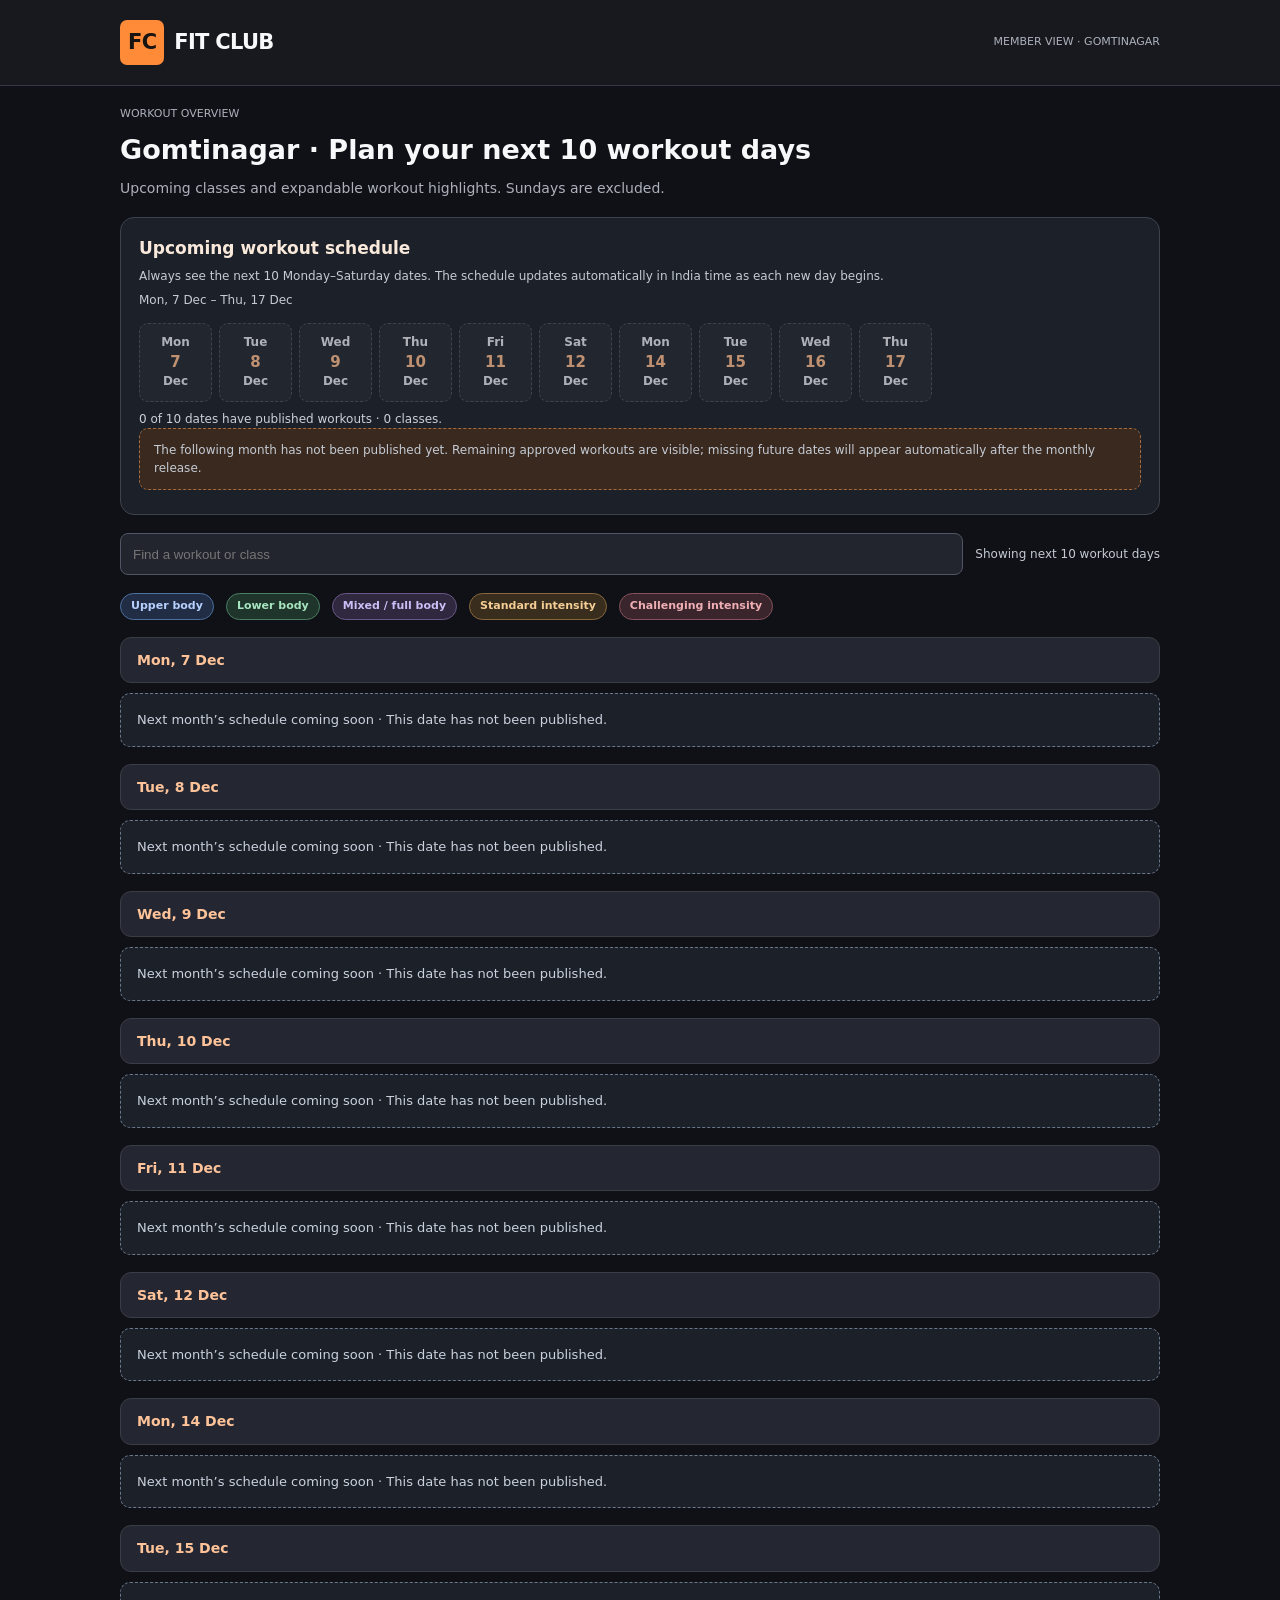
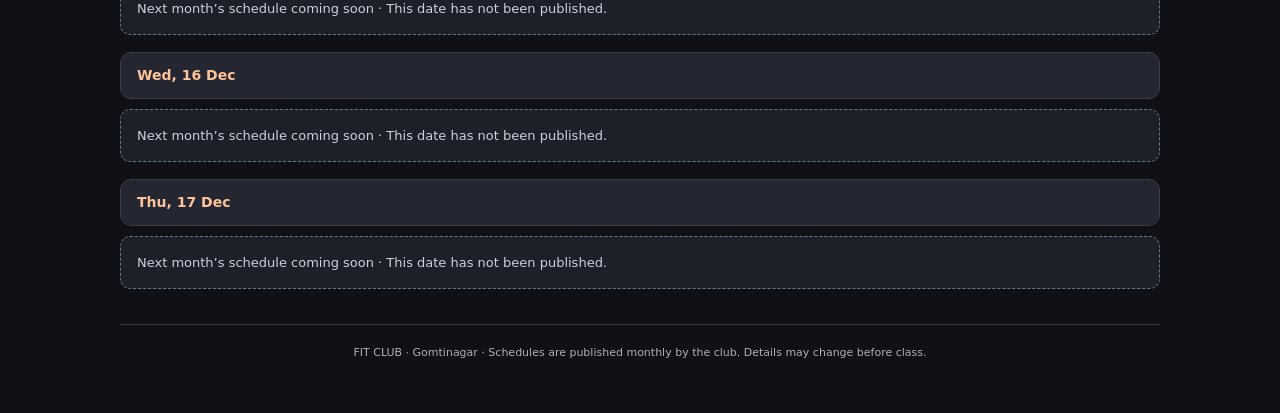
==== commit faed3a30: "Add rolling ten-workout-day Member view and monthly archive publication" ====
--- a/index.html
+++ b/index.html
@@ -1,4 +1,4 @@
-<!doctype html><html lang="en"><head><meta charset="utf-8"><meta name="viewport" content="width=device-width,initial-scale=1"><meta name="color-scheme" content="dark"><title>Fit Club · Member · Gomtinagar · 2026-11</title><style>:root{--bg:#101116;--panel:#1c2028;--line:#343a45;--muted:#acb1bb;--accent:#ff8a38;--txt:#f7f8fa;--warn:#f4c07b}*{box-sizing:border-box}body{font:14px/1.48 system-ui,-apple-system,Segoe UI,sans-serif;background:var(--bg);color:var(--txt);margin:0}.container{max-width:1080px;margin:auto;padding:20px}.head{border-bottom:1px solid var(--line);background:#17191e}.headinner{max-width:1080px;margin:auto;padding:20px;display:flex;align-items:center;justify-content:space-between;flex-wrap:wrap;gap:15px}.brand{font-size:21px;letter-spacing:-.7px;font-weight:850}.mark{display:inline-flex;background:var(--accent);color:#171412;border-radius:7px;padding:7px 8px;margin-right:10px}.tiny{font-size:11px;color:var(--muted)}.hero h1{font-size:27px;margin:8px 0}.hero p{color:var(--muted);margin:0}.controls{display:flex;gap:9px;flex-wrap:wrap;align-items:center;margin:20px 0}.controls select,.controls input{background:#22252e;border:1px solid #515664;border-radius:8px;padding:9px 12px;color:var(--txt);min-height:39px;flex:1;min-width:180px}.count{font-size:12px;color:var(--muted)}.day{border:1px solid var(--line);border-radius:12px;margin:17px 0;overflow:hidden;background:#16191f}.dayHead{font-size:14px;font-weight:750;padding:12px 16px;background:#292d36;border-bottom:1px solid var(--line)}.item{padding:16px;border-bottom:1px solid #343943}.item:last-child{border-bottom:0}.row{display:flex;align-items:flex-start;justify-content:space-between;flex-wrap:wrap;gap:9px}.title{font-size:17px;font-weight:760;margin:0 0 4px}.time{color:#ffc093;font-size:13px;font-weight:750}.dim{color:var(--muted);font-size:12px}.pills{display:flex;flex-wrap:wrap;gap:6px;margin:9px 0}.pill{font-size:11px;border:1px solid #505968;border-radius:999px;padding:4px 8px;color:#d1d4db}.pills .pill.main{border-color:#935935;color:#ffc6a0;background:#36261e}.desc{font-size:13px;color:#e8eaf0;margin:9px 0}.warning{color:#f6cd94;font-size:12px}.part{background:#20242d;border:1px solid #373c48;border-radius:10px;padding:11px;margin:10px 0}.part h4{margin:0 0 6px;font-size:12px;text-transform:uppercase;letter-spacing:.7px;color:#ffbd8e}.part ul{margin:0;padding-left:21px}.part li{padding:2px 0}.notes{font-size:12px;color:#d7d9df;border-top:1px solid var(--line);margin-top:12px;padding-top:9px}.notes ol{padding-left:20px}.notes li{margin:3px 0;white-space:pre-wrap}summary{cursor:pointer;color:#ffc493;font-weight:650}.empty{padding:36px;text-align:center;color:var(--muted);border:1px dashed var(--line);border-radius:10px}.foot{border-top:1px solid var(--line);padding:20px;text-align:center;font-size:11px;color:var(--muted);margin-top:35px}[hidden]{display:none!important}@media(max-width:650px){.container{padding:12px}.headinner{padding:12px}.hero h1{font-size:22px}.item{padding:12px}}
+<!doctype html><html lang="en"><head><meta charset="utf-8"><meta name="viewport" content="width=device-width,initial-scale=1"><meta name="color-scheme" content="dark"><title>Fit Club · Member · Gomtinagar · Upcoming workouts</title><style>:root{--bg:#101116;--panel:#1c2028;--line:#343a45;--muted:#acb1bb;--accent:#ff8a38;--txt:#f7f8fa;--warn:#f4c07b}*{box-sizing:border-box}body{font:14px/1.48 system-ui,-apple-system,Segoe UI,sans-serif;background:var(--bg);color:var(--txt);margin:0}.container{max-width:1080px;margin:auto;padding:20px}.head{border-bottom:1px solid var(--line);background:#17191e}.headinner{max-width:1080px;margin:auto;padding:20px;display:flex;align-items:center;justify-content:space-between;flex-wrap:wrap;gap:15px}.brand{font-size:21px;letter-spacing:-.7px;font-weight:850}.mark{display:inline-flex;background:var(--accent);color:#171412;border-radius:7px;padding:7px 8px;margin-right:10px}.tiny{font-size:11px;color:var(--muted)}.hero h1{font-size:27px;margin:8px 0}.hero p{color:var(--muted);margin:0}.controls{display:flex;gap:9px;flex-wrap:wrap;align-items:center;margin:20px 0}.controls select,.controls input{background:#22252e;border:1px solid #515664;border-radius:8px;padding:9px 12px;color:var(--txt);min-height:39px;flex:1;min-width:180px}.count{font-size:12px;color:var(--muted)}.day{border:1px solid var(--line);border-radius:12px;margin:17px 0;overflow:hidden;background:#16191f}.dayHead{font-size:14px;font-weight:750;padding:12px 16px;background:#292d36;border-bottom:1px solid var(--line)}.item{padding:16px;border-bottom:1px solid #343943}.item:last-child{border-bottom:0}.row{display:flex;align-items:flex-start;justify-content:space-between;flex-wrap:wrap;gap:9px}.title{font-size:17px;font-weight:760;margin:0 0 4px}.time{color:#ffc093;font-size:13px;font-weight:750}.dim{color:var(--muted);font-size:12px}.pills{display:flex;flex-wrap:wrap;gap:6px;margin:9px 0}.pill{font-size:11px;border:1px solid #505968;border-radius:999px;padding:4px 8px;color:#d1d4db}.pills .pill.main{border-color:#935935;color:#ffc6a0;background:#36261e}.desc{font-size:13px;color:#e8eaf0;margin:9px 0}.warning{color:#f6cd94;font-size:12px}.part{background:#20242d;border:1px solid #373c48;border-radius:10px;padding:11px;margin:10px 0}.part h4{margin:0 0 6px;font-size:12px;text-transform:uppercase;letter-spacing:.7px;color:#ffbd8e}.part ul{margin:0;padding-left:21px}.part li{padding:2px 0}.notes{font-size:12px;color:#d7d9df;border-top:1px solid var(--line);margin-top:12px;padding-top:9px}.notes ol{padding-left:20px}.notes li{margin:3px 0;white-space:pre-wrap}summary{cursor:pointer;color:#ffc493;font-weight:650}.empty{padding:36px;text-align:center;color:var(--muted);border:1px dashed var(--line);border-radius:10px}.foot{border-top:1px solid var(--line);padding:20px;text-align:center;font-size:11px;color:var(--muted);margin-top:35px}[hidden]{display:none!important}@media(max-width:650px){.container{padding:12px}.headinner{padding:12px}.hero h1{font-size:22px}.item{padding:12px}}
 /* Dark individual card presentation, without tinting the entire card */
 .day {background:transparent;border:0;overflow:visible}
 .dayHead {border:1px solid #393d46;border-radius:11px;background:#242731;color:#ffc39a;margin-bottom:10px}
@@ -42,134 +42,152 @@
 .fc-hl-focus strong{color:#ffb17a}
 @media (prefers-reduced-motion:reduce){.fc-hl-chevron{transition:none}}
 
-/* FIT CLUB: automatic weekly schedule navigation */
-.fc-weekly-navigation{margin:17px 0 13px;background:#1c2028;border:1px solid #3d444f;border-radius:13px;padding:14px}
-.fc-week-heading{font-size:13px;font-weight:800;color:#f3f3f6;margin:0 0 3px}
-.fc-week-explainer{font-size:12px;color:#bcc4d0;margin:0 0 13px;line-height:1.55}
-.fc-week-buttons{display:flex;flex-wrap:wrap;gap:8px;margin-bottom:11px}
-.fc-week-btn{border:1px solid #495363;background:#242933;color:#e3e6ed;border-radius:9px;font:700 12px/1.45 system-ui,sans-serif;padding:9px 12px;cursor:pointer;min-height:42px}
-.fc-week-btn:hover{border-color:#ee9554;color:#fff}
-.fc-week-btn[aria-pressed="true"]{background:#493121;border-color:#ffa56a;color:#ffd0ac;box-shadow:inset 0 0 0 1px #9b5f34}
-.fc-week-btn:focus-visible,.fc-today-btn:focus-visible{outline:2px solid #ff9f5e;outline-offset:2px}
-.fc-week-meta{display:flex;justify-content:space-between;gap:10px;flex-wrap:wrap;align-items:center;color:#c6cfda;font-size:12px}
-.fc-today-btn{background:transparent;border:1px solid #69727e;color:#f5d1b4;border-radius:8px;font-size:12px;font-weight:750;padding:8px 11px;cursor:pointer}
-.fc-week-advice{font-size:12px;color:#f0c591;margin:8px 0 0}
+
+/* Member rolling ten-workout-day planner */
+.fc-roll-header{background:#1c2028;border:1px solid #3d444f;border-radius:14px;padding:18px;margin-top:18px}
+.fc-roll-header h2{font-size:17px;margin:0 0 6px;color:#f9e9db}
+.fc-roll-header p{color:#c5cbd4;font-size:12px;margin:0 0 6px;line-height:1.5}
+.fc-dates{display:flex;flex-wrap:wrap;gap:7px;margin-top:14px}
+.fc-date-link{border:1px solid #4c535e;color:#e7e9ee;background:#252a33;border-radius:9px;cursor:pointer;min-width:73px;padding:10px 9px;text-align:center;font:650 12px/1.45 system-ui,sans-serif}
+.fc-date-link b{display:block;font-size:15px;font-weight:800;color:#ffbd8e}
+.fc-date-link.today{border-color:#ff9a56;background:#433023}
+.fc-date-link.pending{opacity:.72;border-style:dashed}
+.fc-date-link:focus-visible,.fc-search:focus-visible{outline:2px solid #ffab73;outline-offset:3px}
+.fc-control{display:flex;gap:12px;align-items:center;flex-wrap:wrap;margin:18px 0}
+.fc-search{background:#22252e;border:1px solid #515664;border-radius:8px;padding:10px 12px;color:#fff;min-height:42px;min-width:230px;flex:1}
+.fc-meta{font-size:12px;color:#c3cad4}
+.fc-alert{color:#f8c696;border:1px dashed #a66b3e;background:#39291f;border-radius:9px;padding:12px 14px;margin-top:11px;font-size:12px}
+.fc-pending{border:1px dashed #6a7788;border-radius:10px;background:#1b2029;padding:16px;color:#cbd2de;font-size:13px}
+.fc-dates .fc-date-link:hover{border-color:#ffbc8e}
+.day:focus{outline:none}
+.day[hidden],.item[hidden]{display:none!important}
+.fc-status{font-size:12px;color:#cbd1da;margin-top:9px}
 .day.fc-spotlight .dayHead{border-color:#eb9454;box-shadow:inset 3px 0 #ff9448;background:#38312d}
-.day.fc-spotlight .dayHead:after{content:' · Today';color:#ffd2b1;font-size:11px;text-transform:uppercase;letter-spacing:.4px}
-.day.fc-prestart .dayHead:after{content:' · First scheduled date';color:#ffd2b1;font-size:11px}
-.controls{align-items:center}
-#daySelect{min-width:190px}
-.fc-hidden-empty{padding:22px;border:1px dashed #515a65;border-radius:11px;color:#c8ced6;margin:14px 0}
-@media(max-width:650px){.fc-weekly-navigation{padding:12px}.fc-week-buttons{flex-wrap:nowrap;overflow-x:auto;scrollbar-width:thin;padding-bottom:4px}.fc-week-btn{flex-shrink:0}.fc-week-meta{flex-direction:column;align-items:flex-start}.fc-today-btn{width:100%}}
-</style></head><body><header class="head"><div class="headinner"><div class="brand"><span class="mark">FC</span>FIT CLUB</div><div class="tiny">MEMBER VIEW · GOMTINAGAR</div></div></header><main class="container"><div class="hero"><div class="tiny">WORKOUT OVERVIEW</div><h1>Gomtinagar · November 2026</h1><p>Your classes, times and programme overviews.</p></div><div class="controls"><select id="daySelect"><option value="">All class days</option><option value="2026-11-01">01 Nov 2026 · Sun</option><option value="2026-11-02">02 Nov 2026 · Mon</option><option value="2026-11-03">03 Nov 2026 · Tue</option><option value="2026-11-04">04 Nov 2026 · Wed</option><option value="2026-11-05">05 Nov 2026 · Thu</option><option value="2026-11-06">06 Nov 2026 · Fri</option><option value="2026-11-07">07 Nov 2026 · Sat</option><option value="2026-11-09">09 Nov 2026 · Mon</option><option value="2026-11-10">10 Nov 2026 · Tue</option><option value="2026-11-11">11 Nov 2026 · Wed</option><option value="2026-11-12">12 Nov 2026 · Thu</option><option value="2026-11-13">13 Nov 2026 · Fri</option><option value="2026-11-14">14 Nov 2026 · Sat</option><option value="2026-11-16">16 Nov 2026 · Mon</option><option value="2026-11-17">17 Nov 2026 · Tue</option><option value="2026-11-18">18 Nov 2026 · Wed</option><option value="2026-11-19">19 Nov 2026 · Thu</option><option value="2026-11-20">20 Nov 2026 · Fri</option><option value="2026-11-21">21 Nov 2026 · Sat</option><option value="2026-11-23">23 Nov 2026 · Mon</option><option value="2026-11-24">24 Nov 2026 · Tue</option><option value="2026-11-25">25 Nov 2026 · Wed</option><option value="2026-11-26">26 Nov 2026 · Thu</option><option value="2026-11-27">27 Nov 2026 · Fri</option><option value="2026-11-28">28 Nov 2026 · Sat</option><option value="2026-11-30">30 Nov 2026 · Mon</option></select><input type="search" id="searchInput" placeholder="Find a class"><div class="count" id="count">192 classes</div></div><div class="fc-legend" aria-label="Color legend"><span class="pill fc-chip fc-zone-upper">Upper body</span><span class="pill fc-chip fc-zone-lower">Lower body</span><span class="pill fc-chip fc-zone-mixed">Mixed / full body</span><span class="pill fc-chip fc-effort-standard">Standard intensity</span><span class="pill fc-chip fc-effort-challenging">Challenging intensity</span></div><div id="sessions"><section class="day" data-group="2026-11-01"><div class="dayHead">Sunday, 01 November 2026 · 1 class(es)</div><article class="item member-item" data-date="2026-11-01" data-search="✦ surprise class 06:00 scheduled"><div class="row"><div><div class="time">06:00 – 06:50</div><h3 class="title">✦ Surprise Class</h3></div></div><div class="pills"><span class="pill fc-chip fc-effort-standard">Intensity · Standard</span></div><p class="fc-member-summary">Workout details will be revealed during class.</p></article></section><section class="day" data-group="2026-11-02"><div class="dayHead">Monday, 02 November 2026 · 8 class(es)</div><article class="item member-item" data-date="2026-11-02" data-search="hatha yoga 07:00 scheduled"><div class="row"><div><div class="time">07:00 – 07:50</div><h3 class="title">Hatha Yoga</h3></div></div><div class="pills"><span class="pill fc-chip fc-effort-standard">Intensity · Standard</span><span class="pill fc-chip fc-yoga">Yoga</span><span class="pill fc-chip fc-zone-mixed">Target zone · Mixed / full body</span><span class="pill fc-chip fc-muscles" title="Hip Flexors, Hamstrings, Back, Glutes, Shoulders, Core">Muscles · Hip Flexors · Hamstrings · Back +3</span><span class="pill fc-chip fc-diff-moderate" title="Library rating may be provisional">Difficulty · Moderate</span></div><p class="fc-member-summary">Hip and spine flexibility including a lotus shoulder stand.</p><details class="fc-highlights"><summary>View workout highlights <span class="fc-hl-chevron" aria-hidden="true">⌄</span></summary><div class="fc-hl-content"><p class="fc-hl-focus"><strong>Focus:</strong> Hip, spine and lotus-based flexibility</p><ul><li>Opening ritual and warm-up</li><li>Surya Namaskar block</li><li>Main asana practice</li><li>Pranayama, Savasana and closing</li></ul></div></details></article><article class="item member-item" data-date="2026-11-02" data-search="s&amp;c 08:00 scheduled"><div class="row"><div><div class="time">08:00 – 08:50</div><h3 class="title">S&amp;C</h3></div></div><div class="pills"><span class="pill fc-chip fc-effort-standard">Intensity · Standard</span><span class="pill fc-chip fc-strength">Strength</span><span class="pill fc-chip fc-zone-mixed">Target zone · Mixed / full body</span><span class="pill fc-chip fc-muscles" title="Core, Obliques, Hip Flexors, Quadriceps, Glutes, Adductors">Muscles · Core · Obliques · Hip Flexors +3</span><span class="pill fc-chip fc-diff-moderate" title="Library rating may be provisional">Difficulty · Moderate</span></div><p class="fc-member-summary">Workout featuring Alt Db Power Snatch, High plank to low plank, Kettlebell Woodchops.</p><details class="fc-highlights"><summary>View workout highlights <span class="fc-hl-chevron" aria-hidden="true">⌄</span></summary><div class="fc-hl-content"><p class="fc-hl-focus"><strong>Focus:</strong> Full-body conditioning</p><ul><li>Step 1 — Spot Jog, Arm swings</li><li>Step 2 — 1-ARM DB Upright Row, Table Top Up &amp; Down, Alternate t spine rotation</li><li>Step 3 — Alt Db Power Snatch, High plank to low plank, Kettlebell Woodchops, Heel elevated squat</li><li>Step 4 — Star situps, Leg Raise Over The Kb</li><li>Step 5 — Puppy Dog, Camel pose hold, Seated Half Hamstring Stretch, Standing quad stretch</li></ul></div></details></article><article class="item member-item" data-date="2026-11-02" data-search="dance fitness 09:00 scheduled"><div class="row"><div><div class="time">09:00 – 09:50</div><h3 class="title">Dance Fitness</h3></div></div><div class="pills"><span class="pill fc-chip fc-effort-standard">Intensity · Standard</span><span class="pill fc-chip fc-dance">Dance</span><span class="pill fc-chip fc-neutral">Instructor-led</span></div><p class="fc-member-summary">Instructor-led dance session. Choreography and music are prepared by the instructor.</p><details class="fc-highlights"><summary>View workout highlights <span class="fc-hl-chevron" aria-hidden="true">⌄</span></summary><div class="fc-hl-content"><ul><li>Instructor-led dance fitness session</li><li>Music and choreography are selected by the instructor; a detailed movement sequence is not available in the source workout library.</li></ul></div></details></article><article class="item member-item" data-date="2026-11-02" data-search="hatha yoga 17:00 scheduled"><div class="row"><div><div class="time">17:00 – 17:50</div><h3 class="title">Hatha Yoga</h3></div></div><div class="pills"><span class="pill fc-chip fc-effort-standard">Intensity · Standard</span><span class="pill fc-chip fc-yoga">Yoga</span><span class="pill fc-chip fc-zone-mixed">Target zone · Mixed / full body</span><span class="pill fc-chip fc-muscles" title="Hip Flexors, Hamstrings, Back, Glutes, Shoulders, Core">Muscles · Hip Flexors · Hamstrings · Back +3</span><span class="pill fc-chip fc-diff-moderate" title="Library rating may be provisional">Difficulty · Moderate</span></div><p class="fc-member-summary">Hip and spine flexibility including a lotus shoulder stand.</p><details class="fc-highlights"><summary>View workout highlights <span class="fc-hl-chevron" aria-hidden="true">⌄</span></summary><div class="fc-hl-content"><p class="fc-hl-focus"><strong>Focus:</strong> Hip, spine and lotus-based flexibility</p><ul><li>Opening ritual and warm-up</li><li>Surya Namaskar block</li><li>Main asana practice</li><li>Pranayama, Savasana and closing</li></ul></div></details></article><article class="item member-item" data-date="2026-11-02" data-search="dance fitness 18:00 scheduled"><div class="row"><div><div class="time">18:00 – 18:50</div><h3 class="title">Dance Fitness</h3></div></div><div class="pills"><span class="pill fc-chip fc-effort-standard">Intensity · Standard</span><span class="pill fc-chip fc-dance">Dance</span><span class="pill fc-chip fc-neutral">Instructor-led</span></div><p class="fc-member-summary">Instructor-led dance session. Choreography and music are prepared by the instructor.</p><details class="fc-highlights"><summary>View workout highlights <span class="fc-hl-chevron" aria-hidden="true">⌄</span></summary><div class="fc-hl-content"><ul><li>Instructor-led dance fitness session</li><li>Music and choreography are selected by the instructor; a detailed movement sequence is not available in the source workout library.</li></ul></div></details></article><article class="item member-item" data-date="2026-11-02" data-search="boxing bag workout 19:00 scheduled"><div class="row"><div><div class="time">19:00 – 19:50</div><h3 class="title">Boxing Bag Workout</h3></div></div><div class="pills"><span class="pill fc-chip fc-effort-standard">Intensity · Standard</span><span class="pill fc-chip fc-boxing">Boxing</span><span class="pill fc-chip fc-zone-upper">Target zone · Upper body</span><span class="pill fc-chip fc-muscles" title="Shoulders, Chest, Triceps, Core, Quadriceps">Muscles · Shoulders · Chest · Triceps +2</span><span class="pill fc-chip fc-diff-hard" title="Library rating may be provisional">Difficulty · Hard</span></div><p class="fc-member-summary">Power and speed punch intervals with jumps, sprawls and core work.</p><details class="fc-highlights"><summary>View workout highlights <span class="fc-hl-chevron" aria-hidden="true">⌄</span></summary><div class="fc-hl-content"><p class="fc-hl-focus"><strong>Focus:</strong> Power and speed punching intervals</p><ul><li>Mobility and stepping combinations</li><li>Power and speed bag intervals</li><li>Partner floor intervals</li><li>V-sit and flutter-kick finisher</li></ul></div></details></article><article class="item member-item" data-date="2026-11-02" data-search="hrx workout- different 19:00 scheduled"><div class="row"><div><div class="time">19:00 – 19:50</div><h3 class="title">HRX Workout- Different</h3></div></div><div class="pills"><span class="pill fc-chip fc-effort-standard">Intensity · Standard</span><span class="pill fc-chip fc-strength">Strength</span><span class="pill fc-chip fc-zone-lower">Target zone · Lower body</span><span class="pill fc-chip fc-muscles" title="Hamstrings, Glutes, Lower Back, Adductors, Core, Quadriceps">Muscles · Hamstrings · Glutes · Lower Back +3</span><span class="pill fc-chip fc-diff-moderate" title="Library rating may be provisional">Difficulty · Moderate</span></div><p class="fc-member-summary">Deadlifts and glute work for posterior-chain strength.</p><details class="fc-highlights"><summary>View workout highlights <span class="fc-hl-chevron" aria-hidden="true">⌄</span></summary><div class="fc-hl-content"><p class="fc-hl-focus"><strong>Focus:</strong> Posterior-chain hypertrophy</p><ul><li>Warm-up</li><li>Plank, core and glute prep</li><li>Barbell deadlift</li><li>Hinge and glute pump, stretch</li></ul></div></details></article><article class="item member-item" data-date="2026-11-02" data-search="burn 20:00 scheduled"><div class="row"><div><div class="time">20:00 – 20:50</div><h3 class="title">Burn</h3></div></div><div class="pills"><span class="pill fc-chip fc-effort-standard">Intensity · Standard</span><span class="pill fc-chip fc-cardio">Conditioning</span><span class="pill fc-chip fc-zone-mixed">Target zone · Mixed / full body</span><span class="pill fc-chip fc-muscles" title="Quadriceps, Glutes, Shoulders, Hamstrings, Core, Hip Flexors">Muscles · Quadriceps · Glutes · Shoulders +3</span><span class="pill fc-chip fc-diff-moderate" title="Library rating may be provisional">Difficulty · Moderate</span></div><p class="fc-member-summary">Rope hops, squats, sprawls and presses with a side-plank finisher.</p><details class="fc-highlights"><summary>View workout highlights <span class="fc-hl-chevron" aria-hidden="true">⌄</span></summary><div class="fc-hl-content"><p class="fc-hl-focus"><strong>Focus:</strong> Full-body conditioning</p><ul><li>Opening activity</li><li>Six 30-second stations</li><li>Side-plank finisher</li></ul></div></details></article></section><section class="day" data-group="2026-11-03"><div class="dayHead">Tuesday, 03 November 2026 · 8 class(es)</div><article class="item member-item" data-date="2026-11-03" data-search="boxing bag workout 07:00 scheduled"><div class="row"><div><div class="time">07:00 – 07:50</div><h3 class="title">Boxing Bag Workout</h3></div></div><div class="pills"><span class="pill fc-chip fc-effort-standard">Intensity · Standard</span><span class="pill fc-chip fc-boxing">Boxing</span><span class="pill fc-chip fc-zone-upper">Target zone · Upper body</span><span class="pill fc-chip fc-muscles" title="Shoulders, Chest, Triceps, Core, Obliques">Muscles · Shoulders · Chest · Triceps +2</span><span class="pill fc-chip fc-diff-moderate" title="Library rating may be provisional">Difficulty · Moderate</span></div><p class="fc-member-summary">Counter-punch technique and combinations, then a push-up and core finisher.</p><details class="fc-highlights"><summary>View workout highlights <span class="fc-hl-chevron" aria-hidden="true">⌄</span></summary><div class="fc-hl-content"><p class="fc-hl-focus"><strong>Focus:</strong> Counter-punching and combinations</p><ul><li>Mobility and counter-punch warm-up</li><li>Bag and floor combination sets</li><li>Partner push-up and core finisher</li></ul></div></details></article><article class="item member-item" data-date="2026-11-03" data-search="hrx workout 07:00 scheduled"><div class="row"><div><div class="time">07:00 – 07:50</div><h3 class="title">HRX Workout</h3></div></div><div class="pills"><span class="pill fc-chip fc-effort-standard">Intensity · Standard</span><span class="pill fc-chip fc-strength">Strength</span><span class="pill fc-chip fc-zone-upper">Target zone · Upper body</span><span class="pill fc-chip fc-muscles" title="Shoulders, Triceps, Core, Back, Biceps">Muscles · Shoulders · Triceps · Core +2</span><span class="pill fc-chip fc-diff-moderate" title="Library rating may be provisional">Difficulty · Moderate</span></div><p class="fc-member-summary">Workout featuring Barbell Shoulder Press, DB Lateral Raise, Beast hold.</p><details class="fc-highlights"><summary>View workout highlights <span class="fc-hl-chevron" aria-hidden="true">⌄</span></summary><div class="fc-hl-content"><p class="fc-hl-focus"><strong>Focus:</strong> Upper-body resistance training</p><ul><li>Step 1 — Legs Only Deadbug, Jumping jacks</li><li>Step 2 — T Spine Rotation hold, Goblet press</li><li>Step 3 — Deltoid circles, Pike Pushups</li><li>Step 4 — Barbell Shoulder Press × 5</li><li>Step 5 — DB Lateral Raise × 8, Beast hold</li><li>Step 6 — Wtd Halos, KB Upright Rows × 15</li><li>Step 7 — Shoulder stretch, Std Archer Stretch-R, Std Archer Stretch-L</li></ul></div></details></article><article class="item member-item" data-date="2026-11-03" data-search="burn 08:00 scheduled"><div class="row"><div><div class="time">08:00 – 08:50</div><h3 class="title">Burn</h3></div></div><div class="pills"><span class="pill fc-chip fc-effort-standard">Intensity · Standard</span><span class="pill fc-chip fc-cardio">Conditioning</span><span class="pill fc-chip fc-zone-mixed">Target zone · Mixed / full body</span><span class="pill fc-chip fc-muscles" title="Shoulders, Quadriceps, Glutes, Back, Hamstrings, Core">Muscles · Shoulders · Quadriceps · Glutes +3</span><span class="pill fc-chip fc-diff-hard" title="Library rating may be provisional">Difficulty · Hard</span></div><p class="fc-member-summary">Slams, lunges, pike push-ups and deadlifts with power options.</p><details class="fc-highlights"><summary>View workout highlights <span class="fc-hl-chevron" aria-hidden="true">⌄</span></summary><div class="fc-hl-content"><p class="fc-hl-focus"><strong>Focus:</strong> Power-option full-body conditioning</p><ul><li>Opening activity</li><li>Six slow/power stations</li><li>50-rep finisher</li></ul></div></details></article><article class="item member-item" data-date="2026-11-03" data-search="fusion dance fitness 09:00 scheduled"><div class="row"><div><div class="time">09:00 – 09:50</div><h3 class="title">Fusion Dance Fitness</h3></div></div><div class="pills"><span class="pill fc-chip fc-effort-standard">Intensity · Standard</span><span class="pill fc-chip fc-dance">Dance</span><span class="pill fc-chip fc-neutral">Instructor-led</span></div><p class="fc-member-summary">Instructor-led dance session. Choreography and music are prepared by the instructor.</p><details class="fc-highlights"><summary>View workout highlights <span class="fc-hl-chevron" aria-hidden="true">⌄</span></summary><div class="fc-hl-content"><ul><li>Instructor-led dance fitness session</li><li>Music and choreography are selected by the instructor; a detailed movement sequence is not available in the source workout library.</li></ul></div></details></article><article class="item member-item" data-date="2026-11-03" data-search="fusion dance fitness 18:00 scheduled"><div class="row"><div><div class="time">18:00 – 18:50</div><h3 class="title">Fusion Dance Fitness</h3></div></div><div class="pills"><span class="pill fc-chip fc-effort-standard">Intensity · Standard</span><span class="pill fc-chip fc-dance">Dance</span><span class="pill fc-chip fc-neutral">Instructor-led</span></div><p class="fc-member-summary">Instructor-led dance session. Choreography and music are prepared by the instructor.</p><details class="fc-highlights"><summary>View workout highlights <span class="fc-hl-chevron" aria-hidden="true">⌄</span></summary><div class="fc-hl-content"><ul><li>Instructor-led dance fitness session</li><li>Music and choreography are selected by the instructor; a detailed movement sequence is not available in the source workout library.</li></ul></div></details></article><article class="item member-item" data-date="2026-11-03" data-search="hatha yoga 19:00 scheduled"><div class="row"><div><div class="time">19:00 – 19:50</div><h3 class="title">Hatha Yoga</h3></div></div><div class="pills"><span class="pill fc-chip fc-effort-standard">Intensity · Standard</span><span class="pill fc-chip fc-yoga">Yoga</span><span class="pill fc-chip fc-zone-mixed">Target zone · Mixed / full body</span><span class="pill fc-chip fc-muscles" title="Quadriceps, Back, Core, Hamstrings, Shoulders, Glutes">Muscles · Quadriceps · Back · Core +3</span><span class="pill fc-chip fc-diff-moderate" title="Library rating may be provisional">Difficulty · Moderate</span></div><p class="fc-member-summary">Sun salutation endurance finishing with bridge and wheel.</p><details class="fc-highlights"><summary>View workout highlights <span class="fc-hl-chevron" aria-hidden="true">⌄</span></summary><div class="fc-hl-content"><p class="fc-hl-focus"><strong>Focus:</strong> Surya Namaskar endurance and backbends</p><ul><li>Opening ritual and warm-up</li><li>Surya Namaskar block</li><li>Main asana practice</li><li>Pranayama, Savasana and closing</li></ul></div></details></article><article class="item member-item" data-date="2026-11-03" data-search="boxing bag workout 20:00 scheduled"><div class="row"><div><div class="time">20:00 – 20:50</div><h3 class="title">Boxing Bag Workout</h3></div></div><div class="pills"><span class="pill fc-chip fc-effort-standard">Intensity · Standard</span><span class="pill fc-chip fc-boxing">Boxing</span><span class="pill fc-chip fc-zone-upper">Target zone · Upper body</span><span class="pill fc-chip fc-muscles" title="Shoulders, Chest, Triceps, Core, Obliques">Muscles · Shoulders · Chest · Triceps +2</span><span class="pill fc-chip fc-diff-moderate" title="Library rating may be provisional">Difficulty · Moderate</span></div><p class="fc-member-summary">Counter-punch technique and combinations, then a push-up and core finisher.</p><details class="fc-highlights"><summary>View workout highlights <span class="fc-hl-chevron" aria-hidden="true">⌄</span></summary><div class="fc-hl-content"><p class="fc-hl-focus"><strong>Focus:</strong> Counter-punching and combinations</p><ul><li>Mobility and counter-punch warm-up</li><li>Bag and floor combination sets</li><li>Partner push-up and core finisher</li></ul></div></details></article><article class="item member-item" data-date="2026-11-03" data-search="s&amp;c 20:00 scheduled"><div class="row"><div><div class="time">20:00 – 20:50</div><h3 class="title">S&amp;C</h3></div></div><div class="pills"><span class="pill fc-chip fc-effort-standard">Intensity · Standard</span><span class="pill fc-chip fc-strength">Strength</span><span class="pill fc-chip fc-zone-lower">Target zone · Lower body</span><span class="pill fc-chip fc-muscles" title="Quadriceps, Glutes, Core, Adductors, Shoulders, Obliques">Muscles · Quadriceps · Glutes · Core +3</span><span class="pill fc-chip fc-diff-easy" title="Library rating may be provisional">Difficulty · Easy</span></div><p class="fc-member-summary">Workout featuring Pulse squat, Predator Jacks, Squat Burpees.</p><details class="fc-highlights"><summary>View workout highlights <span class="fc-hl-chevron" aria-hidden="true">⌄</span></summary><div class="fc-hl-content"><p class="fc-hl-focus"><strong>Focus:</strong> Full-body conditioning</p><ul><li>Step 1</li><li>Step 2</li><li>4 MINS</li><li>4 MINS</li><li>4 MINS</li></ul></div></details></article></section><section class="day" data-group="2026-11-04"><div class="dayHead">Wednesday, 04 November 2026 · 7 class(es)</div><article class="item member-item" data-date="2026-11-04" data-search="s&amp;c 07:00 scheduled"><div class="row"><div><div class="time">07:00 – 07:50</div><h3 class="title">S&amp;C</h3></div></div><div class="pills"><span class="pill fc-chip fc-effort-standard">Intensity · Standard</span><span class="pill fc-chip fc-strength">Strength</span><span class="pill fc-chip fc-zone-mixed">Target zone · Mixed / full body</span><span class="pill fc-chip fc-muscles" title="Core, Shoulders, Quadriceps, Glutes, Biceps, Chest">Muscles · Core · Shoulders · Quadriceps +3</span><span class="pill fc-chip fc-diff-moderate" title="Library rating may be provisional">Difficulty · Moderate</span></div><p class="fc-member-summary">Workout featuring Thrusters, Mountain climbers, Weighted situps.</p><details class="fc-highlights"><summary>View workout highlights <span class="fc-hl-chevron" aria-hidden="true">⌄</span></summary><div class="fc-hl-content"><p class="fc-hl-focus"><strong>Focus:</strong> Full-body conditioning</p><ul><li>Step 1</li><li>Step 2</li><li>20 MINS</li><li>Step 4</li><li>Step 5</li></ul></div></details></article><article class="item member-item" data-date="2026-11-04" data-search="dance fitness 08:00 scheduled"><div class="row"><div><div class="time">08:00 – 08:50</div><h3 class="title">Dance Fitness</h3></div></div><div class="pills"><span class="pill fc-chip fc-effort-standard">Intensity · Standard</span><span class="pill fc-chip fc-dance">Dance</span><span class="pill fc-chip fc-neutral">Instructor-led</span></div><p class="fc-member-summary">Instructor-led dance session. Choreography and music are prepared by the instructor.</p><details class="fc-highlights"><summary>View workout highlights <span class="fc-hl-chevron" aria-hidden="true">⌄</span></summary><div class="fc-hl-content"><ul><li>Instructor-led dance fitness session</li><li>Music and choreography are selected by the instructor; a detailed movement sequence is not available in the source workout library.</li></ul></div></details></article><article class="item member-item" data-date="2026-11-04" data-search="hatha yoga 09:00 scheduled"><div class="row"><div><div class="time">09:00 – 09:50</div><h3 class="title">Hatha Yoga</h3></div></div><div class="pills"><span class="pill fc-chip fc-effort-standard">Intensity · Standard</span><span class="pill fc-chip fc-yoga">Yoga</span><span class="pill fc-chip fc-zone-mixed">Target zone · Mixed / full body</span><span class="pill fc-chip fc-muscles" title="Core, Shoulders, Quadriceps, Triceps, Glutes, Hamstrings">Muscles · Core · Shoulders · Quadriceps +3</span><span class="pill fc-chip fc-diff-hard" title="Library rating may be provisional">Difficulty · Hard</span></div><p class="fc-member-summary">Core and arm-balance yoga with big-toe balances.</p><details class="fc-highlights"><summary>View workout highlights <span class="fc-hl-chevron" aria-hidden="true">⌄</span></summary><div class="fc-hl-content"><p class="fc-hl-focus"><strong>Focus:</strong> Core strength, standing balance and arm balance</p><ul><li>Opening ritual and warm-up</li><li>Surya Namaskar block</li><li>Main asana practice</li><li>Pranayama, Savasana and closing</li></ul></div></details></article><article class="item member-item" data-date="2026-11-04" data-search="hatha yoga 17:00 scheduled"><div class="row"><div><div class="time">17:00 – 17:50</div><h3 class="title">Hatha Yoga</h3></div></div><div class="pills"><span class="pill fc-chip fc-effort-standard">Intensity · Standard</span><span class="pill fc-chip fc-yoga">Yoga</span><span class="pill fc-chip fc-zone-mixed">Target zone · Mixed / full body</span><span class="pill fc-chip fc-muscles" title="Core, Shoulders, Quadriceps, Triceps, Glutes, Hamstrings">Muscles · Core · Shoulders · Quadriceps +3</span><span class="pill fc-chip fc-diff-hard" title="Library rating may be provisional">Difficulty · Hard</span></div><p class="fc-member-summary">Core and arm-balance yoga with big-toe balances.</p><details class="fc-highlights"><summary>View workout highlights <span class="fc-hl-chevron" aria-hidden="true">⌄</span></summary><div class="fc-hl-content"><p class="fc-hl-focus"><strong>Focus:</strong> Core strength, standing balance and arm balance</p><ul><li>Opening ritual and warm-up</li><li>Surya Namaskar block</li><li>Main asana practice</li><li>Pranayama, Savasana and closing</li></ul></div></details></article><article class="item member-item" data-date="2026-11-04" data-search="hrx workout 18:00 scheduled"><div class="row"><div><div class="time">18:00 – 18:50</div><h3 class="title">HRX Workout</h3></div></div><div class="pills"><span class="pill fc-chip fc-effort-standard">Intensity · Standard</span><span class="pill fc-chip fc-strength">Strength</span><span class="pill fc-chip fc-zone-upper">Target zone · Upper body</span><span class="pill fc-chip fc-muscles" title="Biceps, Triceps, Forearms, Shoulders, Chest, Core">Muscles · Biceps · Triceps · Forearms +3</span><span class="pill fc-chip fc-diff-moderate" title="Library rating may be provisional">Difficulty · Moderate</span></div><p class="fc-member-summary">Workout featuring BB Biceps Curl, DB Triceps Extension, DB Hammer Curl.</p><details class="fc-highlights"><summary>View workout highlights <span class="fc-hl-chevron" aria-hidden="true">⌄</span></summary><div class="fc-hl-content"><p class="fc-hl-focus"><strong>Focus:</strong> Upper-body resistance training</p><ul><li>Step 1 — Bodyweight crunches, Side To Side Floor Touch</li><li>Step 2 — Low Plank Arm Reach, Wtd Crush Curls</li><li>Step 3 — Dynamic Wrist Stretch, Pseudo Pushups</li><li>Step 4 — BB Biceps Curl × 8, 1 DB Triceps Extension × 10</li><li>Step 5 — DB Hammer Curl × 8, High plank to low plank × 10</li><li>Step 6 — Bp Waiter&#x27;s Hold, Tiger Bend Push Ups</li><li>Step 7 — Seated Forearm Stretch, Standing Tricep Stretch</li></ul></div></details></article><article class="item member-item" data-date="2026-11-04" data-search="burn 19:00 scheduled"><div class="row"><div><div class="time">19:00 – 19:50</div><h3 class="title">Burn</h3></div></div><div class="pills"><span class="pill fc-chip fc-effort-standard">Intensity · Standard</span><span class="pill fc-chip fc-cardio">Conditioning</span><span class="pill fc-chip fc-zone-mixed">Target zone · Mixed / full body</span><span class="pill fc-chip fc-muscles" title="Quadriceps, Glutes, Core, Shoulders, Obliques, Adductors">Muscles · Quadriceps · Glutes · Core +3</span><span class="pill fc-chip fc-diff-hard" title="Library rating may be provisional">Difficulty · Hard</span></div><p class="fc-member-summary">Minute-long lunge, hip-thrust and core stations with burpees.</p><details class="fc-highlights"><summary>View workout highlights <span class="fc-hl-chevron" aria-hidden="true">⌄</span></summary><div class="fc-hl-content"><p class="fc-hl-focus"><strong>Focus:</strong> Lower-body endurance with core</p><ul><li>Opening activity</li><li>Six 60-second stations</li><li>Burpee and hollow-hold finisher</li></ul></div></details></article><article class="item member-item" data-date="2026-11-04" data-search="dance fitness 20:00 scheduled"><div class="row"><div><div class="time">20:00 – 20:50</div><h3 class="title">Dance Fitness</h3></div></div><div class="pills"><span class="pill fc-chip fc-effort-standard">Intensity · Standard</span><span class="pill fc-chip fc-dance">Dance</span><span class="pill fc-chip fc-neutral">Instructor-led</span></div><p class="fc-member-summary">Instructor-led dance session. Choreography and music are prepared by the instructor.</p><details class="fc-highlights"><summary>View workout highlights <span class="fc-hl-chevron" aria-hidden="true">⌄</span></summary><div class="fc-hl-content"><ul><li>Instructor-led dance fitness session</li><li>Music and choreography are selected by the instructor; a detailed movement sequence is not available in the source workout library.</li></ul></div></details></article></section><section class="day" data-group="2026-11-05"><div class="dayHead">Thursday, 05 November 2026 · 9 class(es)</div><article class="item member-item" data-date="2026-11-05" data-search="burn 07:00 scheduled"><div class="row"><div><div class="time">07:00 – 07:50</div><h3 class="title">Burn</h3></div></div><div class="pills"><span class="pill fc-chip fc-effort-standard">Intensity · Standard</span><span class="pill fc-chip fc-cardio">Conditioning</span><span class="pill fc-chip fc-zone-mixed">Target zone · Mixed / full body</span><span class="pill fc-chip fc-muscles" title="Quadriceps, Glutes, Chest, Shoulders, Triceps, Core">Muscles · Quadriceps · Glutes · Chest +3</span><span class="pill fc-chip fc-diff-moderate" title="Library rating may be provisional">Difficulty · Moderate</span></div><p class="fc-member-summary">Lunges with rope waves, jumps, presses and plank work.</p><details class="fc-highlights"><summary>View workout highlights <span class="fc-hl-chevron" aria-hidden="true">⌄</span></summary><div class="fc-hl-content"><p class="fc-hl-focus"><strong>Focus:</strong> Full-body interval conditioning</p><ul><li>Opening game</li><li>Six 20-second stations</li><li>Plank finisher</li></ul></div></details></article><article class="item member-item" data-date="2026-11-05" data-search="boxing bag workout 08:00 scheduled"><div class="row"><div><div class="time">08:00 – 08:50</div><h3 class="title">Boxing Bag Workout</h3></div></div><div class="pills"><span class="pill fc-chip fc-effort-standard">Intensity · Standard</span><span class="pill fc-chip fc-boxing">Boxing</span><span class="pill fc-chip fc-zone-upper">Target zone · Upper body</span><span class="pill fc-chip fc-muscles" title="Shoulders, Chest, Triceps, Core, Quadriceps">Muscles · Shoulders · Chest · Triceps +2</span><span class="pill fc-chip fc-diff-hard" title="Library rating may be provisional">Difficulty · Hard</span></div><p class="fc-member-summary">Punch ladders, burpee speed rounds and partner defence.</p><details class="fc-highlights"><summary>View workout highlights <span class="fc-hl-chevron" aria-hidden="true">⌄</span></summary><div class="fc-hl-content"><p class="fc-hl-focus"><strong>Focus:</strong> Punch ladders with burpee conditioning</p><ul><li>Mobility and shadow-boxing warm-up</li><li>Punch ladders and speed rounds</li><li>Core finisher</li></ul></div></details></article><article class="item member-item" data-date="2026-11-05" data-search="hrx workout 08:00 scheduled"><div class="row"><div><div class="time">08:00 – 08:50</div><h3 class="title">HRX Workout</h3></div></div><div class="pills"><span class="pill fc-chip fc-effort-standard">Intensity · Standard</span><span class="pill fc-chip fc-strength">Strength</span><span class="pill fc-chip fc-zone-upper">Target zone · Upper body</span><span class="pill fc-chip fc-muscles" title="Triceps, Shoulders, Chest, Core">Muscles · Triceps · Shoulders · Chest +1</span><span class="pill fc-chip fc-diff-moderate" title="Library rating may be provisional">Difficulty · Moderate</span></div><p class="fc-member-summary">Workout featuring Single Arm Dumbbell Chest Press, Lying KB skull crusher, Arm bent pullover.</p><details class="fc-highlights"><summary>View workout highlights <span class="fc-hl-chevron" aria-hidden="true">⌄</span></summary><div class="fc-hl-content"><p class="fc-hl-focus"><strong>Focus:</strong> Upper-body resistance training</p><ul><li>Step 1 — Hollow Hold, High knees</li><li>Step 2 — Shoulder taps, Staggered Pushup</li><li>Step 3 — Dynamic chest stretch, Front raises</li><li>Step 4 — Single Arm Dumbbell Chest Press × 3</li><li>Step 5 — Lying KB skull crusher × 8, Arm bent pullover × 8</li><li>Step 6 — Dolphin pushups × 12, Wtd Inclined Press × 12</li><li>Step 7 — Cobra Pose, Standing Shoulder Extension Pec Stretch</li></ul></div></details></article><article class="item member-item" data-date="2026-11-05" data-search="dance fitness 09:00 scheduled"><div class="row"><div><div class="time">09:00 – 09:50</div><h3 class="title">Dance Fitness</h3></div></div><div class="pills"><span class="pill fc-chip fc-effort-standard">Intensity · Standard</span><span class="pill fc-chip fc-dance">Dance</span><span class="pill fc-chip fc-neutral">Instructor-led</span></div><p class="fc-member-summary">Instructor-led dance session. Choreography and music are prepared by the instructor.</p><details class="fc-highlights"><summary>View workout highlights <span class="fc-hl-chevron" aria-hidden="true">⌄</span></summary><div class="fc-hl-content"><ul><li>Instructor-led dance fitness session</li><li>Music and choreography are selected by the instructor; a detailed movement sequence is not available in the source workout library.</li></ul></div></details></article><article class="item member-item" data-date="2026-11-05" data-search="dance fitness 17:00 scheduled"><div class="row"><div><div class="time">17:00 – 17:50</div><h3 class="title">Dance Fitness</h3></div></div><div class="pills"><span class="pill fc-chip fc-effort-standard">Intensity · Standard</span><span class="pill fc-chip fc-dance">Dance</span><span class="pill fc-chip fc-neutral">Instructor-led</span></div><p class="fc-member-summary">Instructor-led dance session. Choreography and music are prepared by the instructor.</p><details class="fc-highlights"><summary>View workout highlights <span class="fc-hl-chevron" aria-hidden="true">⌄</span></summary><div class="fc-hl-content"><ul><li>Instructor-led dance fitness session</li><li>Music and choreography are selected by the instructor; a detailed movement sequence is not available in the source workout library.</li></ul></div></details></article><article class="item member-item" data-date="2026-11-05" data-search="burn 18:00 scheduled"><div class="row"><div><div class="time">18:00 – 18:50</div><h3 class="title">Burn</h3></div></div><div class="pills"><span class="pill fc-chip fc-effort-standard">Intensity · Standard</span><span class="pill fc-chip fc-cardio">Conditioning</span><span class="pill fc-chip fc-zone-mixed">Target zone · Mixed / full body</span><span class="pill fc-chip fc-muscles" title="Quadriceps, Glutes, Chest, Shoulders, Triceps, Core">Muscles · Quadriceps · Glutes · Chest +3</span><span class="pill fc-chip fc-diff-moderate" title="Library rating may be provisional">Difficulty · Moderate</span></div><p class="fc-member-summary">Lunges with rope waves, jumps, presses and plank work.</p><details class="fc-highlights"><summary>View workout highlights <span class="fc-hl-chevron" aria-hidden="true">⌄</span></summary><div class="fc-hl-content"><p class="fc-hl-focus"><strong>Focus:</strong> Full-body interval conditioning</p><ul><li>Opening game</li><li>Six 20-second stations</li><li>Plank finisher</li></ul></div></details></article><article class="item member-item" data-date="2026-11-05" data-search="boxing bag workout 19:00 scheduled"><div class="row"><div><div class="time">19:00 – 19:50</div><h3 class="title">Boxing Bag Workout</h3></div></div><div class="pills"><span class="pill fc-chip fc-effort-standard">Intensity · Standard</span><span class="pill fc-chip fc-boxing">Boxing</span><span class="pill fc-chip fc-zone-upper">Target zone · Upper body</span><span class="pill fc-chip fc-muscles" title="Shoulders, Chest, Triceps, Core, Quadriceps">Muscles · Shoulders · Chest · Triceps +2</span><span class="pill fc-chip fc-diff-hard" title="Library rating may be provisional">Difficulty · Hard</span></div><p class="fc-member-summary">Punch ladders, burpee speed rounds and partner defence.</p><details class="fc-highlights"><summary>View workout highlights <span class="fc-hl-chevron" aria-hidden="true">⌄</span></summary><div class="fc-hl-content"><p class="fc-hl-focus"><strong>Focus:</strong> Punch ladders with burpee conditioning</p><ul><li>Mobility and shadow-boxing warm-up</li><li>Punch ladders and speed rounds</li><li>Core finisher</li></ul></div></details></article><article class="item member-item" data-date="2026-11-05" data-search="s&amp;c 19:00 scheduled"><div class="row"><div><div class="time">19:00 – 19:50</div><h3 class="title">S&amp;C</h3></div></div><div class="pills"><span class="pill fc-chip fc-effort-standard">Intensity · Standard</span><span class="pill fc-chip fc-strength">Strength</span><span class="pill fc-chip fc-zone-mixed">Target zone · Mixed / full body</span><span class="pill fc-chip fc-muscles" title="Core, Obliques, Glutes, Hip Flexors, Hamstrings, Lower Back">Muscles · Core · Obliques · Glutes +3</span><span class="pill fc-chip fc-diff-moderate" title="Library rating may be provisional">Difficulty · Moderate</span></div><p class="fc-member-summary">Workout featuring Snatch Grip Deadlift, High plank to low plank, Leg Raise Hold.</p><details class="fc-highlights"><summary>View workout highlights <span class="fc-hl-chevron" aria-hidden="true">⌄</span></summary><div class="fc-hl-content"><p class="fc-hl-focus"><strong>Focus:</strong> Full-body conditioning</p><ul><li>Step 1 — Spot Jog, Dynamic knee to chest</li><li>Step 2 — PVC Passthrough, Frog Pump, Alt Reverse Lunge</li><li>Step 3 — Snatch Grip Deadlift, High plank to low plank, Leg Raise Hold</li><li>Step 4 — Glute bridge walkout, Plank Hip Rotation</li><li>Step 5 — Pigeon stretch, Bound Angle Pose, Kneeling lat stretch, Seated Shoulder Stretch</li></ul></div></details></article><article class="item member-item" data-date="2026-11-05" data-search="hatha yoga 20:00 scheduled"><div class="row"><div><div class="time">20:00 – 20:50</div><h3 class="title">Hatha Yoga</h3></div></div><div class="pills"><span class="pill fc-chip fc-effort-standard">Intensity · Standard</span><span class="pill fc-chip fc-yoga">Yoga</span><span class="pill fc-chip fc-zone-mixed">Target zone · Mixed / full body</span><span class="pill fc-chip fc-muscles" title="Hamstrings, Hip Flexors, Back, Glutes, Adductors, Obliques">Muscles · Hamstrings · Hip Flexors · Back +3</span><span class="pill fc-chip fc-diff-moderate" title="Library rating may be provisional">Difficulty · Moderate</span></div><p class="fc-member-summary">Twists, hip openers and hamstring stretches.</p><details class="fc-highlights"><summary>View workout highlights <span class="fc-hl-chevron" aria-hidden="true">⌄</span></summary><div class="fc-hl-content"><p class="fc-hl-focus"><strong>Focus:</strong> Twisting, hip-opening and hamstring flexibility</p><ul><li>Opening ritual and warm-up</li><li>Surya Namaskar block</li><li>Main asana practice</li><li>Pranayama, Savasana and closing</li></ul></div></details></article></section><section class="day" data-group="2026-11-06"><div class="dayHead">Friday, 06 November 2026 · 7 class(es)</div><article class="item member-item" data-date="2026-11-06" data-search="hatha yoga 08:00 scheduled"><div class="row"><div><div class="time">08:00 – 08:50</div><h3 class="title">Hatha Yoga</h3></div></div><div class="pills"><span class="pill fc-chip fc-effort-standard">Intensity · Standard</span><span class="pill fc-chip fc-yoga">Yoga</span><span class="pill fc-chip fc-zone-mixed">Target zone · Mixed / full body</span><span class="pill fc-chip fc-muscles" title="Quadriceps, Glutes, Core, Shoulders, Hamstrings, Adductors">Muscles · Quadriceps · Glutes · Core +3</span><span class="pill fc-chip fc-diff-moderate" title="Library rating may be provisional">Difficulty · Moderate</span></div><p class="fc-member-summary">Sun salutation endurance with warrior and half-moon balance.</p><details class="fc-highlights"><summary>View workout highlights <span class="fc-hl-chevron" aria-hidden="true">⌄</span></summary><div class="fc-hl-content"><p class="fc-hl-focus"><strong>Focus:</strong> Surya Namaskar endurance and standing balance</p><ul><li>Opening ritual and warm-up</li><li>Surya Namaskar block</li><li>Main asana practice</li><li>Pranayama, Savasana and closing</li></ul></div></details></article><article class="item member-item" data-date="2026-11-06" data-search="boxing bag workout 09:00 scheduled"><div class="row"><div><div class="time">09:00 – 09:50</div><h3 class="title">Boxing Bag Workout</h3></div></div><div class="pills"><span class="pill fc-chip fc-effort-standard">Intensity · Standard</span><span class="pill fc-chip fc-boxing">Boxing</span><span class="pill fc-chip fc-zone-upper">Target zone · Upper body</span><span class="pill fc-chip fc-muscles" title="Shoulders, Chest, Triceps, Core">Muscles · Shoulders · Chest · Triceps +1</span><span class="pill fc-chip fc-diff-moderate" title="Library rating may be provisional">Difficulty · Moderate</span></div><p class="fc-member-summary">Combinations and partner defence drills, with a hollow-hold finisher.</p><details class="fc-highlights"><summary>View workout highlights <span class="fc-hl-chevron" aria-hidden="true">⌄</span></summary><div class="fc-hl-content"><p class="fc-hl-focus"><strong>Focus:</strong> Defensive combinations and partner technique</p><ul><li>Partner warm-up</li><li>Bag combinations and partner counters</li><li>Hollow-hold and plank-jack finisher</li></ul></div></details></article><article class="item member-item" data-date="2026-11-06" data-search="s&amp;c 09:00 scheduled"><div class="row"><div><div class="time">09:00 – 09:50</div><h3 class="title">S&amp;C</h3></div></div><div class="pills"><span class="pill fc-chip fc-effort-standard">Intensity · Standard</span><span class="pill fc-chip fc-strength">Strength</span><span class="pill fc-chip fc-zone-mixed">Target zone · Mixed / full body</span><span class="pill fc-chip fc-muscles" title="Shoulders, Core, Triceps, Hip Flexors, Chest, Hamstrings">Muscles · Shoulders · Core · Triceps +3</span><span class="pill fc-chip fc-diff-easy" title="Library rating may be provisional">Difficulty · Easy</span></div><p class="fc-member-summary">Workout featuring arm KB Push Press L, arm KB Push Press R, Butterfly situps.</p><details class="fc-highlights"><summary>View workout highlights <span class="fc-hl-chevron" aria-hidden="true">⌄</span></summary><div class="fc-hl-content"><p class="fc-hl-focus"><strong>Focus:</strong> Full-body conditioning</p><ul><li>Step 1</li><li>Step 2</li><li>Step 3</li><li>4 MINS</li><li>Step 5</li></ul></div></details></article><article class="item member-item" data-date="2026-11-06" data-search="boxing bag workout 18:00 scheduled"><div class="row"><div><div class="time">18:00 – 18:50</div><h3 class="title">Boxing Bag Workout</h3></div></div><div class="pills"><span class="pill fc-chip fc-effort-standard">Intensity · Standard</span><span class="pill fc-chip fc-boxing">Boxing</span><span class="pill fc-chip fc-zone-upper">Target zone · Upper body</span><span class="pill fc-chip fc-muscles" title="Shoulders, Chest, Triceps, Core">Muscles · Shoulders · Chest · Triceps +1</span><span class="pill fc-chip fc-diff-moderate" title="Library rating may be provisional">Difficulty · Moderate</span></div><p class="fc-member-summary">Combinations and partner defence drills, with a hollow-hold finisher.</p><details class="fc-highlights"><summary>View workout highlights <span class="fc-hl-chevron" aria-hidden="true">⌄</span></summary><div class="fc-hl-content"><p class="fc-hl-focus"><strong>Focus:</strong> Defensive combinations and partner technique</p><ul><li>Partner warm-up</li><li>Bag combinations and partner counters</li><li>Hollow-hold and plank-jack finisher</li></ul></div></details></article><article class="item member-item" data-date="2026-11-06" data-search="hrx workout 18:00 scheduled"><div class="row"><div><div class="time">18:00 – 18:50</div><h3 class="title">HRX Workout</h3></div></div><div class="pills"><span class="pill fc-chip fc-effort-standard">Intensity · Standard</span><span class="pill fc-chip fc-strength">Strength</span><span class="pill fc-chip fc-zone-upper">Target zone · Upper body</span><span class="pill fc-chip fc-muscles" title="Biceps, Shoulders, Back, Forearms, Triceps, Core">Muscles · Biceps · Shoulders · Back +3</span><span class="pill fc-chip fc-diff-moderate" title="Library rating may be provisional">Difficulty · Moderate</span></div><p class="fc-member-summary">Workout featuring Dumbbell Bent Over Row, Double arm 1 kb supinated row, BB Drag Curls.</p><details class="fc-highlights"><summary>View workout highlights <span class="fc-hl-chevron" aria-hidden="true">⌄</span></summary><div class="fc-hl-content"><p class="fc-hl-focus"><strong>Focus:</strong> Upper-body resistance training</p><ul><li>Step 1 — V Situps, jumping T&#x27;S</li><li>Step 2 — Arm Renegade Rows, Alt. 1 KB Gorilla Row</li><li>Step 3 — Prone swimmers, Cat camel</li><li>Step 4 — Dumbbell Bent Over Row × 4</li><li>Step 5 — Double arm 1 kb supinated row × 10, BB Drag Curls</li><li>Step 6 — Bent Over Y Raises × 15, Superman Torso Raises × 20</li><li>Step 7 — Child&#x27;s pose, Stan. Side Bend</li></ul></div></details></article><article class="item member-item" data-date="2026-11-06" data-search="hatha yoga 19:00 scheduled"><div class="row"><div><div class="time">19:00 – 19:50</div><h3 class="title">Hatha Yoga</h3></div></div><div class="pills"><span class="pill fc-chip fc-effort-standard">Intensity · Standard</span><span class="pill fc-chip fc-yoga">Yoga</span><span class="pill fc-chip fc-zone-mixed">Target zone · Mixed / full body</span><span class="pill fc-chip fc-muscles" title="Quadriceps, Glutes, Core, Shoulders, Hamstrings, Adductors">Muscles · Quadriceps · Glutes · Core +3</span><span class="pill fc-chip fc-diff-moderate" title="Library rating may be provisional">Difficulty · Moderate</span></div><p class="fc-member-summary">Sun salutation endurance with warrior and half-moon balance.</p><details class="fc-highlights"><summary>View workout highlights <span class="fc-hl-chevron" aria-hidden="true">⌄</span></summary><div class="fc-hl-content"><p class="fc-hl-focus"><strong>Focus:</strong> Surya Namaskar endurance and standing balance</p><ul><li>Opening ritual and warm-up</li><li>Surya Namaskar block</li><li>Main asana practice</li><li>Pranayama, Savasana and closing</li></ul></div></details></article><article class="item member-item" data-date="2026-11-06" data-search="dance fitness 20:00 scheduled"><div class="row"><div><div class="time">20:00 – 20:50</div><h3 class="title">Dance Fitness</h3></div></div><div class="pills"><span class="pill fc-chip fc-effort-standard">Intensity · Standard</span><span class="pill fc-chip fc-dance">Dance</span><span class="pill fc-chip fc-neutral">Instructor-led</span></div><p class="fc-member-summary">Instructor-led dance session. Choreography and music are prepared by the instructor.</p><details class="fc-highlights"><summary>View workout highlights <span class="fc-hl-chevron" aria-hidden="true">⌄</span></summary><div class="fc-hl-content"><ul><li>Instructor-led dance fitness session</li><li>Music and choreography are selected by the instructor; a detailed movement sequence is not available in the source workout library.</li></ul></div></details></article></section><section class="day" data-group="2026-11-07"><div class="dayHead">Saturday, 07 November 2026 · 5 class(es)</div><article class="item member-item" data-date="2026-11-07" data-search="s&amp;c 08:00 scheduled"><div class="row"><div><div class="time">08:00 – 08:50</div><h3 class="title">S&amp;C</h3></div></div><div class="pills"><span class="pill fc-chip fc-effort-standard">Intensity · Standard</span><span class="pill fc-chip fc-strength">Strength</span><span class="pill fc-chip fc-zone-upper">Target zone · Upper body</span><span class="pill fc-chip fc-muscles" title="Shoulders, Triceps, Core, Chest, Legs">Muscles · Shoulders · Triceps · Core +2</span><span class="pill fc-chip fc-diff-moderate" title="Library rating may be provisional">Difficulty · Moderate</span></div><p class="fc-member-summary">Shoulder-focused strength and core conditioning.</p><details class="fc-highlights"><summary>View workout highlights <span class="fc-hl-chevron" aria-hidden="true">⌄</span></summary><div class="fc-hl-content"><p class="fc-hl-focus"><strong>Focus:</strong> Pressing strength and conditioning</p><ul><li>Key movements — Push Press, V Situps, Wtd Halos, Pike Pushups, Side To Side Floor Touch</li></ul></div></details></article><article class="item member-item" data-date="2026-11-07" data-search="dance fitness 09:00 scheduled"><div class="row"><div><div class="time">09:00 – 09:50</div><h3 class="title">Dance Fitness</h3></div></div><div class="pills"><span class="pill fc-chip fc-effort-standard">Intensity · Standard</span><span class="pill fc-chip fc-dance">Dance</span><span class="pill fc-chip fc-neutral">Instructor-led</span></div><p class="fc-member-summary">Instructor-led dance session. Choreography and music are prepared by the instructor.</p><details class="fc-highlights"><summary>View workout highlights <span class="fc-hl-chevron" aria-hidden="true">⌄</span></summary><div class="fc-hl-content"><ul><li>Instructor-led dance fitness session</li><li>Music and choreography are selected by the instructor; a detailed movement sequence is not available in the source workout library.</li></ul></div></details></article><article class="item member-item" data-date="2026-11-07" data-search="hatha yoga 17:00 scheduled"><div class="row"><div><div class="time">17:00 – 17:50</div><h3 class="title">Hatha Yoga</h3></div></div><div class="pills"><span class="pill fc-chip fc-effort-standard">Intensity · Standard</span><span class="pill fc-chip fc-yoga">Yoga</span><span class="pill fc-chip fc-zone-mixed">Target zone · Mixed / full body</span><span class="pill fc-chip fc-muscles" title="Quadriceps, Hamstrings, Core, Shoulders, Back, Adductors">Muscles · Quadriceps · Hamstrings · Core +3</span><span class="pill fc-chip fc-diff-moderate" title="Library rating may be provisional">Difficulty · Moderate</span></div><p class="fc-member-summary">Sun salutation endurance with chair and wide-leg stretches.</p><details class="fc-highlights"><summary>View workout highlights <span class="fc-hl-chevron" aria-hidden="true">⌄</span></summary><div class="fc-hl-content"><p class="fc-hl-focus"><strong>Focus:</strong> Surya Namaskar endurance and lower-body flexibility</p><ul><li>Opening ritual and warm-up</li><li>Surya Namaskar block</li><li>Main asana practice</li><li>Pranayama, Savasana and closing</li></ul></div></details></article><article class="item member-item" data-date="2026-11-07" data-search="dance fitness 18:00 scheduled"><div class="row"><div><div class="time">18:00 – 18:50</div><h3 class="title">Dance Fitness</h3></div></div><div class="pills"><span class="pill fc-chip fc-effort-standard">Intensity · Standard</span><span class="pill fc-chip fc-dance">Dance</span><span class="pill fc-chip fc-neutral">Instructor-led</span></div><p class="fc-member-summary">Instructor-led dance session. Choreography and music are prepared by the instructor.</p><details class="fc-highlights"><summary>View workout highlights <span class="fc-hl-chevron" aria-hidden="true">⌄</span></summary><div class="fc-hl-content"><ul><li>Instructor-led dance fitness session</li><li>Music and choreography are selected by the instructor; a detailed movement sequence is not available in the source workout library.</li></ul></div></details></article><article class="item member-item" data-date="2026-11-07" data-search="hrx workout 19:00 scheduled"><div class="row"><div><div class="time">19:00 – 19:50</div><h3 class="title">HRX Workout</h3></div></div><div class="pills"><span class="pill fc-chip fc-effort-standard">Intensity · Standard</span><span class="pill fc-chip fc-strength">Strength</span><span class="pill fc-chip fc-zone-upper">Target zone · Upper body</span><span class="pill fc-chip fc-muscles" title="Triceps, Chest, Shoulders, Core, Obliques, Hip Flexors">Muscles · Triceps · Chest · Shoulders +3</span><span class="pill fc-chip fc-diff-moderate" title="Library rating may be provisional">Difficulty · Moderate</span></div><p class="fc-member-summary">Workout featuring Flat Double Arm Chest Press, plank, Kettlebell triceps extension.</p><details class="fc-highlights"><summary>View workout highlights <span class="fc-hl-chevron" aria-hidden="true">⌄</span></summary><div class="fc-hl-content"><p class="fc-hl-focus"><strong>Focus:</strong> Upper-body resistance training</p><ul><li>Step 1 — jumping T&#x27;S, plank</li><li>Step 2 — Single Leg High knee Hold, Hand Release Pushups</li><li>Step 3 — PVC Passthrough, Arm bent pullover</li><li>Step 4 — Flat Double Arm Chest Press × 5, plank</li><li>Step 5 — Kettlebell triceps extension × 8, Standing front Press × 8</li><li>Step 6 — Bridge Hold Chest press × 12, Half Pushup Hold × 12</li><li>Step 7 — Prone Chest Stretch, Standing Tricep Stretch</li></ul></div></details></article></section><section class="day" data-group="2026-11-09"><div class="dayHead">Monday, 09 November 2026 · 8 class(es)</div><article class="item member-item" data-date="2026-11-09" data-search="hatha yoga 07:00 scheduled"><div class="row"><div><div class="time">07:00 – 07:50</div><h3 class="title">Hatha Yoga</h3></div></div><div class="pills"><span class="pill fc-chip fc-effort-standard">Intensity · Standard</span><span class="pill fc-chip fc-yoga">Yoga</span><span class="pill fc-chip fc-zone-mixed">Target zone · Mixed / full body</span><span class="pill fc-chip fc-muscles" title="Quadriceps, Hamstrings, Core, Obliques, Back, Hip Flexors">Muscles · Quadriceps · Hamstrings · Core +3</span><span class="pill fc-chip fc-diff-moderate" title="Library rating may be provisional">Difficulty · Moderate</span></div><p class="fc-member-summary">Sun salutation endurance with twisting standing poses.</p><details class="fc-highlights"><summary>View workout highlights <span class="fc-hl-chevron" aria-hidden="true">⌄</span></summary><div class="fc-hl-content"><p class="fc-hl-focus"><strong>Focus:</strong> Surya Namaskar endurance with twists</p><ul><li>Opening ritual and warm-up</li><li>Surya Namaskar block</li><li>Main asana practice</li><li>Pranayama, Savasana and closing</li></ul></div></details></article><article class="item member-item" data-date="2026-11-09" data-search="s&amp;c 08:00 scheduled"><div class="row"><div><div class="time">08:00 – 08:50</div><h3 class="title">S&amp;C</h3></div></div><div class="pills"><span class="pill fc-chip fc-effort-standard">Intensity · Standard</span><span class="pill fc-chip fc-strength">Strength</span><span class="pill fc-chip fc-zone-mixed">Target zone · Mixed / full body</span><span class="pill fc-chip fc-muscles" title="Core, Shoulders, Quadriceps, Obliques, Glutes, Triceps">Muscles · Core · Shoulders · Quadriceps +3</span><span class="pill fc-chip fc-diff-moderate" title="Library rating may be provisional">Difficulty · Moderate</span></div><p class="fc-member-summary">Workout featuring Man makers, Dolphin pushups, Floor Touch Squat.</p><details class="fc-highlights"><summary>View workout highlights <span class="fc-hl-chevron" aria-hidden="true">⌄</span></summary><div class="fc-hl-content"><p class="fc-hl-focus"><strong>Focus:</strong> Full-body conditioning</p><ul><li>Step 1</li><li>Step 2</li><li>16 MINS</li><li>2 MINS</li><li>Step 5</li></ul></div></details></article><article class="item member-item" data-date="2026-11-09" data-search="dance fitness 09:00 scheduled"><div class="row"><div><div class="time">09:00 – 09:50</div><h3 class="title">Dance Fitness</h3></div></div><div class="pills"><span class="pill fc-chip fc-effort-standard">Intensity · Standard</span><span class="pill fc-chip fc-dance">Dance</span><span class="pill fc-chip fc-neutral">Instructor-led</span></div><p class="fc-member-summary">Instructor-led dance session. Choreography and music are prepared by the instructor.</p><details class="fc-highlights"><summary>View workout highlights <span class="fc-hl-chevron" aria-hidden="true">⌄</span></summary><div class="fc-hl-content"><ul><li>Instructor-led dance fitness session</li><li>Music and choreography are selected by the instructor; a detailed movement sequence is not available in the source workout library.</li></ul></div></details></article><article class="item member-item" data-date="2026-11-09" data-search="hatha yoga 17:00 scheduled"><div class="row"><div><div class="time">17:00 – 17:50</div><h3 class="title">Hatha Yoga</h3></div></div><div class="pills"><span class="pill fc-chip fc-effort-standard">Intensity · Standard</span><span class="pill fc-chip fc-yoga">Yoga</span><span class="pill fc-chip fc-zone-mixed">Target zone · Mixed / full body</span><span class="pill fc-chip fc-muscles" title="Quadriceps, Hamstrings, Core, Obliques, Back, Hip Flexors">Muscles · Quadriceps · Hamstrings · Core +3</span><span class="pill fc-chip fc-diff-moderate" title="Library rating may be provisional">Difficulty · Moderate</span></div><p class="fc-member-summary">Sun salutation endurance with twisting standing poses.</p><details class="fc-highlights"><summary>View workout highlights <span class="fc-hl-chevron" aria-hidden="true">⌄</span></summary><div class="fc-hl-content"><p class="fc-hl-focus"><strong>Focus:</strong> Surya Namaskar endurance with twists</p><ul><li>Opening ritual and warm-up</li><li>Surya Namaskar block</li><li>Main asana practice</li><li>Pranayama, Savasana and closing</li></ul></div></details></article><article class="item member-item" data-date="2026-11-09" data-search="dance fitness 18:00 scheduled"><div class="row"><div><div class="time">18:00 – 18:50</div><h3 class="title">Dance Fitness</h3></div></div><div class="pills"><span class="pill fc-chip fc-effort-standard">Intensity · Standard</span><span class="pill fc-chip fc-dance">Dance</span><span class="pill fc-chip fc-neutral">Instructor-led</span></div><p class="fc-member-summary">Instructor-led dance session. Choreography and music are prepared by the instructor.</p><details class="fc-highlights"><summary>View workout highlights <span class="fc-hl-chevron" aria-hidden="true">⌄</span></summary><div class="fc-hl-content"><ul><li>Instructor-led dance fitness session</li><li>Music and choreography are selected by the instructor; a detailed movement sequence is not available in the source workout library.</li></ul></div></details></article><article class="item member-item" data-date="2026-11-09" data-search="boxing bag workout 19:00 scheduled"><div class="row"><div><div class="time">19:00 – 19:50</div><h3 class="title">Boxing Bag Workout</h3></div></div><div class="pills"><span class="pill fc-chip fc-effort-standard">Intensity · Standard</span><span class="pill fc-chip fc-boxing">Boxing</span><span class="pill fc-chip fc-zone-upper">Target zone · Upper body</span><span class="pill fc-chip fc-muscles" title="Shoulders, Chest, Triceps, Core">Muscles · Shoulders · Chest · Triceps +1</span><span class="pill fc-chip fc-diff-hard" title="Library rating may be provisional">Difficulty · Hard</span></div><p class="fc-member-summary">Counter-attack drills, power combinations and fast punch bursts, ending with crunches.</p><details class="fc-highlights"><summary>View workout highlights <span class="fc-hl-chevron" aria-hidden="true">⌄</span></summary><div class="fc-hl-content"><p class="fc-hl-focus"><strong>Focus:</strong> Power-speed alternation on bag and pads</p><ul><li>Counter-attack warm-up</li><li>Power and speed sets with a partner</li><li>Frog-crunch finisher</li></ul></div></details></article><article class="item member-item" data-date="2026-11-09" data-search="hrx workout 19:00 scheduled"><div class="row"><div><div class="time">19:00 – 19:50</div><h3 class="title">HRX Workout</h3></div></div><div class="pills"><span class="pill fc-chip fc-effort-standard">Intensity · Standard</span><span class="pill fc-chip fc-strength">Strength</span><span class="pill fc-chip fc-zone-upper">Target zone · Upper body</span><span class="pill fc-chip fc-muscles" title="Biceps, Triceps, Forearms, Shoulders, Chest">Muscles · Biceps · Triceps · Forearms +2</span><span class="pill fc-chip fc-diff-moderate" title="Library rating may be provisional">Difficulty · Moderate</span></div><p class="fc-member-summary">Workout featuring Kettlebell triceps extension, Wide Grip Barbell Curls, DB Triceps Extension.</p><details class="fc-highlights"><summary>View workout highlights <span class="fc-hl-chevron" aria-hidden="true">⌄</span></summary><div class="fc-hl-content"><p class="fc-hl-focus"><strong>Focus:</strong> Upper-body resistance training</p><ul><li>Step 1 — Straight Leg Situps, Side To Side Floor Touch</li><li>Step 2 — T Spine Rotation hold, Knee Down Tricep Kickback</li><li>Step 3 — Back scratcher with pvc, Prone Arm Curls</li><li>Step 4 — Kettlebell triceps extension × 12, Wide Grip Barbell Curls × 10</li><li>Step 5 — 1 DB Triceps Extension × 8, Barbell Close Grip Curls × 10</li><li>Step 6 — Kneeling crush grip curls, Diamond Pushups</li><li>Step 7 — Seated Forearm Stretch, Standing Tricep Stretch</li></ul></div></details></article><article class="item member-item" data-date="2026-11-09" data-search="burn 20:00 scheduled"><div class="row"><div><div class="time">20:00 – 20:50</div><h3 class="title">Burn</h3></div></div><div class="pills"><span class="pill fc-chip fc-effort-standard">Intensity · Standard</span><span class="pill fc-chip fc-cardio">Conditioning</span><span class="pill fc-chip fc-zone-mixed">Target zone · Mixed / full body</span><span class="pill fc-chip fc-muscles" title="Shoulders, Quadriceps, Glutes, Obliques, Core, Calves">Muscles · Shoulders · Quadriceps · Glutes +3</span><span class="pill fc-chip fc-diff-moderate" title="Library rating may be provisional">Difficulty · Moderate</span></div><p class="fc-member-summary">Rope waves, shoulder raises, squat holds and jumps.</p><details class="fc-highlights"><summary>View workout highlights <span class="fc-hl-chevron" aria-hidden="true">⌄</span></summary><div class="fc-hl-content"><p class="fc-hl-focus"><strong>Focus:</strong> Full-body conditioning</p><ul><li>Opening activity</li><li>Six 30-second stations</li><li>Core finisher</li></ul></div></details></article></section><section class="day" data-group="2026-11-10"><div class="dayHead">Tuesday, 10 November 2026 · 8 class(es)</div><article class="item member-item" data-date="2026-11-10" data-search="boxing bag workout 07:00 scheduled"><div class="row"><div><div class="time">07:00 – 07:50</div><h3 class="title">Boxing Bag Workout</h3></div></div><div class="pills"><span class="pill fc-chip fc-effort-standard">Intensity · Standard</span><span class="pill fc-chip fc-boxing">Boxing</span><span class="pill fc-chip fc-zone-upper">Target zone · Upper body</span><span class="pill fc-chip fc-muscles" title="Shoulders, Chest, Triceps, Core, Quadriceps">Muscles · Shoulders · Chest · Triceps +2</span><span class="pill fc-chip fc-diff-hard" title="Library rating may be provisional">Difficulty · Hard</span></div><p class="fc-member-summary">Uppercut and hook ladders, speed rounds with squats and sprawls, partner defence.</p><details class="fc-highlights"><summary>View workout highlights <span class="fc-hl-chevron" aria-hidden="true">⌄</span></summary><div class="fc-hl-content"><p class="fc-hl-focus"><strong>Focus:</strong> Uppercut ladders with conditioning</p><ul><li>Stepping warm-up with push-ups</li><li>Punch ladders and speed rounds</li><li>Core finisher</li></ul></div></details></article><article class="item member-item" data-date="2026-11-10" data-search="hrx workout 07:00 scheduled"><div class="row"><div><div class="time">07:00 – 07:50</div><h3 class="title">HRX Workout</h3></div></div><div class="pills"><span class="pill fc-chip fc-effort-standard">Intensity · Standard</span><span class="pill fc-chip fc-strength">Strength</span><span class="pill fc-chip fc-zone-upper">Target zone · Upper body</span><span class="pill fc-chip fc-muscles" title="Triceps, Shoulders, Chest, Core, Obliques, Hip Flexors">Muscles · Triceps · Shoulders · Chest +3</span><span class="pill fc-chip fc-diff-moderate" title="Library rating may be provisional">Difficulty · Moderate</span></div><p class="fc-member-summary">Workout featuring Flat Double Arm Chest Press, Leg Raise Hold, Lying KB skull crusher.</p><details class="fc-highlights"><summary>View workout highlights <span class="fc-hl-chevron" aria-hidden="true">⌄</span></summary><div class="fc-hl-content"><p class="fc-hl-focus"><strong>Focus:</strong> Upper-body resistance training</p><ul><li>Step 1 — plank, High knees</li><li>Step 2 — Deadbug Single Side, Reverse palm squeezes</li><li>Step 3 — PVC Passthrough, Pulse Pushups</li><li>Step 4 — Flat Double Arm Chest Press × 4, Leg Raise Hold</li><li>Step 5 — Lying KB skull crusher × 8, Arm bent pullover × 8</li><li>Step 6 — Front raises × 12, Hand Release Pushups × 12</li><li>Step 7 — Prone Chest Stretch, Camel pose hold, Kneeling Pec Stretch, Seated eagle Stretch</li></ul></div></details></article><article class="item member-item" data-date="2026-11-10" data-search="burn 08:00 scheduled"><div class="row"><div><div class="time">08:00 – 08:50</div><h3 class="title">Burn</h3></div></div><div class="pills"><span class="pill fc-chip fc-effort-standard">Intensity · Standard</span><span class="pill fc-chip fc-cardio">Conditioning</span><span class="pill fc-chip fc-zone-mixed">Target zone · Mixed / full body</span><span class="pill fc-chip fc-muscles" title="Hamstrings, Glutes, Shoulders, Triceps, Core, Quadriceps">Muscles · Hamstrings · Glutes · Shoulders +3</span><span class="pill fc-chip fc-diff-moderate" title="Library rating may be provisional">Difficulty · Moderate</span></div><p class="fc-member-summary">Slams, deadlifts, push-ups and overhead lunges.</p><details class="fc-highlights"><summary>View workout highlights <span class="fc-hl-chevron" aria-hidden="true">⌄</span></summary><div class="fc-hl-content"><p class="fc-hl-focus"><strong>Focus:</strong> Posterior-chain and full-body conditioning</p><ul><li>Opening activity</li><li>Six 30-second stations</li><li>Side-plank finisher</li></ul></div></details></article><article class="item member-item" data-date="2026-11-10" data-search="fusion dance fitness 09:00 scheduled"><div class="row"><div><div class="time">09:00 – 09:50</div><h3 class="title">Fusion Dance Fitness</h3></div></div><div class="pills"><span class="pill fc-chip fc-effort-standard">Intensity · Standard</span><span class="pill fc-chip fc-dance">Dance</span><span class="pill fc-chip fc-neutral">Instructor-led</span></div><p class="fc-member-summary">Instructor-led dance session. Choreography and music are prepared by the instructor.</p><details class="fc-highlights"><summary>View workout highlights <span class="fc-hl-chevron" aria-hidden="true">⌄</span></summary><div class="fc-hl-content"><ul><li>Instructor-led dance fitness session</li><li>Music and choreography are selected by the instructor; a detailed movement sequence is not available in the source workout library.</li></ul></div></details></article><article class="item member-item" data-date="2026-11-10" data-search="fusion dance fitness 18:00 scheduled"><div class="row"><div><div class="time">18:00 – 18:50</div><h3 class="title">Fusion Dance Fitness</h3></div></div><div class="pills"><span class="pill fc-chip fc-effort-standard">Intensity · Standard</span><span class="pill fc-chip fc-dance">Dance</span><span class="pill fc-chip fc-neutral">Instructor-led</span></div><p class="fc-member-summary">Instructor-led dance session. Choreography and music are prepared by the instructor.</p><details class="fc-highlights"><summary>View workout highlights <span class="fc-hl-chevron" aria-hidden="true">⌄</span></summary><div class="fc-hl-content"><ul><li>Instructor-led dance fitness session</li><li>Music and choreography are selected by the instructor; a detailed movement sequence is not available in the source workout library.</li></ul></div></details></article><article class="item member-item" data-date="2026-11-10" data-search="hatha yoga 19:00 scheduled"><div class="row"><div><div class="time">19:00 – 19:50</div><h3 class="title">Hatha Yoga</h3></div></div><div class="pills"><span class="pill fc-chip fc-effort-standard">Intensity · Standard</span><span class="pill fc-chip fc-yoga">Yoga</span><span class="pill fc-chip fc-zone-mixed">Target zone · Mixed / full body</span><span class="pill fc-chip fc-muscles" title="Core, Shoulders, Hamstrings, Triceps, Adductors, Back">Muscles · Core · Shoulders · Hamstrings +3</span><span class="pill fc-chip fc-diff-hard" title="Library rating may be provisional">Difficulty · Hard</span></div><p class="fc-member-summary">Strength and balance yoga with dolphin push-ups and a headstand.</p><details class="fc-highlights"><summary>View workout highlights <span class="fc-hl-chevron" aria-hidden="true">⌄</span></summary><div class="fc-hl-content"><p class="fc-hl-focus"><strong>Focus:</strong> Core strength, balance and headstand</p><ul><li>Opening ritual and warm-up</li><li>Surya Namaskar block</li><li>Main asana practice</li><li>Pranayama, Savasana and closing</li></ul></div></details></article><article class="item member-item" data-date="2026-11-10" data-search="boxing bag workout 20:00 scheduled"><div class="row"><div><div class="time">20:00 – 20:50</div><h3 class="title">Boxing Bag Workout</h3></div></div><div class="pills"><span class="pill fc-chip fc-effort-standard">Intensity · Standard</span><span class="pill fc-chip fc-boxing">Boxing</span><span class="pill fc-chip fc-zone-upper">Target zone · Upper body</span><span class="pill fc-chip fc-muscles" title="Shoulders, Chest, Triceps, Core, Quadriceps">Muscles · Shoulders · Chest · Triceps +2</span><span class="pill fc-chip fc-diff-hard" title="Library rating may be provisional">Difficulty · Hard</span></div><p class="fc-member-summary">Uppercut and hook ladders, speed rounds with squats and sprawls, partner defence.</p><details class="fc-highlights"><summary>View workout highlights <span class="fc-hl-chevron" aria-hidden="true">⌄</span></summary><div class="fc-hl-content"><p class="fc-hl-focus"><strong>Focus:</strong> Uppercut ladders with conditioning</p><ul><li>Stepping warm-up with push-ups</li><li>Punch ladders and speed rounds</li><li>Core finisher</li></ul></div></details></article><article class="item member-item" data-date="2026-11-10" data-search="s&amp;c 20:00 scheduled"><div class="row"><div><div class="time">20:00 – 20:50</div><h3 class="title">S&amp;C</h3></div></div><div class="pills"><span class="pill fc-chip fc-effort-standard">Intensity · Standard</span><span class="pill fc-chip fc-strength">Strength</span><span class="pill fc-chip fc-zone-lower">Target zone · Lower body</span><span class="pill fc-chip fc-muscles" title="Core, Glutes, Obliques, Hip Flexors, Quadriceps, Hamstrings">Muscles · Core · Glutes · Obliques +3</span><span class="pill fc-chip fc-diff-moderate" title="Library rating may be provisional">Difficulty · Moderate</span></div><p class="fc-member-summary">Workout featuring Barbell Deadlifts, Alt Reverse Lunge, Goblet Goodmorning.</p><details class="fc-highlights"><summary>View workout highlights <span class="fc-hl-chevron" aria-hidden="true">⌄</span></summary><div class="fc-hl-content"><p class="fc-hl-focus"><strong>Focus:</strong> Full-body conditioning</p><ul><li>Step 1</li><li>Step 2</li><li>15 MINS</li><li>Step 4</li><li>Step 5</li></ul></div></details></article></section><section class="day" data-group="2026-11-11"><div class="dayHead">Wednesday, 11 November 2026 · 7 class(es)</div><article class="item member-item" data-date="2026-11-11" data-search="s&amp;c 07:00 scheduled"><div class="row"><div><div class="time">07:00 – 07:50</div><h3 class="title">S&amp;C</h3></div></div><div class="pills"><span class="pill fc-chip fc-effort-standard">Intensity · Standard</span><span class="pill fc-chip fc-strength">Strength</span><span class="pill fc-chip fc-zone-mixed">Target zone · Mixed / full body</span><span class="pill fc-chip fc-muscles" title="Core, Glutes, Shoulders, Quadriceps, Obliques, Hip Flexors">Muscles · Core · Glutes · Shoulders +3</span><span class="pill fc-chip fc-diff-easy" title="Library rating may be provisional">Difficulty · Easy</span></div><p class="fc-member-summary">Workout featuring V Crunch Knee Hug, Beast Hold Shoulder Tap, Leg Raise With Hip Thrust.</p><details class="fc-highlights"><summary>View workout highlights <span class="fc-hl-chevron" aria-hidden="true">⌄</span></summary><div class="fc-hl-content"><p class="fc-hl-focus"><strong>Focus:</strong> Full-body conditioning</p><ul><li>Step 1 — Butt kicks, Deltoid circles</li><li>Step 2 — jumping T&#x27;S, BP Overhead Press, Shoulder taps</li><li>Step 3 — Barbell Shoulder Press, Star situps, Mountain climbers</li><li>Step 4 — V Crunch Knee Hug, Beast Hold Shoulder Tap</li><li>Step 5 — Leg Raise With Hip Thrust, High knees</li><li>Step 6 — Pike Pushups, Jumping jacks</li><li>Step 7 — Thread the needle, Half Kneeling Quad Stretch, Kneeling Tricep Stretch, Seated Forward Bend</li></ul></div></details></article><article class="item member-item" data-date="2026-11-11" data-search="dance fitness 08:00 scheduled"><div class="row"><div><div class="time">08:00 – 08:50</div><h3 class="title">Dance Fitness</h3></div></div><div class="pills"><span class="pill fc-chip fc-effort-standard">Intensity · Standard</span><span class="pill fc-chip fc-dance">Dance</span><span class="pill fc-chip fc-neutral">Instructor-led</span></div><p class="fc-member-summary">Instructor-led dance session. Choreography and music are prepared by the instructor.</p><details class="fc-highlights"><summary>View workout highlights <span class="fc-hl-chevron" aria-hidden="true">⌄</span></summary><div class="fc-hl-content"><ul><li>Instructor-led dance fitness session</li><li>Music and choreography are selected by the instructor; a detailed movement sequence is not available in the source workout library.</li></ul></div></details></article><article class="item member-item" data-date="2026-11-11" data-search="hatha yoga 09:00 scheduled"><div class="row"><div><div class="time">09:00 – 09:50</div><h3 class="title">Hatha Yoga</h3></div></div><div class="pills"><span class="pill fc-chip fc-effort-standard">Intensity · Standard</span><span class="pill fc-chip fc-yoga">Yoga</span><span class="pill fc-chip fc-zone-mixed">Target zone · Mixed / full body</span><span class="pill fc-chip fc-muscles" title="Back, Hip Flexors, Hamstrings, Shoulders, Chest, Adductors">Muscles · Back · Hip Flexors · Hamstrings +3</span><span class="pill fc-chip fc-diff-moderate" title="Library rating may be provisional">Difficulty · Moderate</span></div><p class="fc-member-summary">Backbend-focused flexibility class with bow and wheel.</p><details class="fc-highlights"><summary>View workout highlights <span class="fc-hl-chevron" aria-hidden="true">⌄</span></summary><div class="fc-hl-content"><p class="fc-hl-focus"><strong>Focus:</strong> Backbend and hip flexibility</p><ul><li>Opening ritual and warm-up</li><li>Surya Namaskar block</li><li>Main asana practice</li><li>Pranayama, Savasana and closing</li></ul></div></details></article><article class="item member-item" data-date="2026-11-11" data-search="hatha yoga 17:00 scheduled"><div class="row"><div><div class="time">17:00 – 17:50</div><h3 class="title">Hatha Yoga</h3></div></div><div class="pills"><span class="pill fc-chip fc-effort-standard">Intensity · Standard</span><span class="pill fc-chip fc-yoga">Yoga</span><span class="pill fc-chip fc-zone-mixed">Target zone · Mixed / full body</span><span class="pill fc-chip fc-muscles" title="Back, Hip Flexors, Hamstrings, Shoulders, Chest, Adductors">Muscles · Back · Hip Flexors · Hamstrings +3</span><span class="pill fc-chip fc-diff-moderate" title="Library rating may be provisional">Difficulty · Moderate</span></div><p class="fc-member-summary">Backbend-focused flexibility class with bow and wheel.</p><details class="fc-highlights"><summary>View workout highlights <span class="fc-hl-chevron" aria-hidden="true">⌄</span></summary><div class="fc-hl-content"><p class="fc-hl-focus"><strong>Focus:</strong> Backbend and hip flexibility</p><ul><li>Opening ritual and warm-up</li><li>Surya Namaskar block</li><li>Main asana practice</li><li>Pranayama, Savasana and closing</li></ul></div></details></article><article class="item member-item" data-date="2026-11-11" data-search="hrx workout 18:00 scheduled"><div class="row"><div><div class="time">18:00 – 18:50</div><h3 class="title">HRX Workout</h3></div></div><div class="pills"><span class="pill fc-chip fc-effort-standard">Intensity · Standard</span><span class="pill fc-chip fc-strength">Strength</span><span class="pill fc-chip fc-zone-upper">Target zone · Upper body</span><span class="pill fc-chip fc-muscles" title="Biceps, Shoulders, Back, Forearms, Triceps, Core">Muscles · Biceps · Shoulders · Back +3</span><span class="pill fc-chip fc-diff-moderate" title="Library rating may be provisional">Difficulty · Moderate</span></div><p class="fc-member-summary">Workout featuring Barbell Bent Over Rows, Chainsaw Row, BB Drag Curls.</p><details class="fc-highlights"><summary>View workout highlights <span class="fc-hl-chevron" aria-hidden="true">⌄</span></summary><div class="fc-hl-content"><p class="fc-hl-focus"><strong>Focus:</strong> Upper-body resistance training</p><ul><li>Step 1 — Russian twist, jumping T&#x27;S</li><li>Step 2 — Single Leg Bridges, Arm Less Superman</li><li>Step 3 — Half Wipers., Double arm 1 kb supinated row</li><li>Step 4 — Barbell Bent Over Rows × 5</li><li>Step 5 — Chainsaw Row × 8, BB Drag Curls × 10</li><li>Step 6 — Bent Over Y Raises, Superman hold</li><li>Step 7 — Child&#x27;s pose, Thread the needle, Half Kneeling Hip Flexor Stretch, Standing Lat Stretch</li></ul></div></details></article><article class="item member-item" data-date="2026-11-11" data-search="burn 19:00 scheduled"><div class="row"><div><div class="time">19:00 – 19:50</div><h3 class="title">Burn</h3></div></div><div class="pills"><span class="pill fc-chip fc-effort-standard">Intensity · Standard</span><span class="pill fc-chip fc-cardio">Conditioning</span><span class="pill fc-chip fc-zone-mixed">Target zone · Mixed / full body</span><span class="pill fc-chip fc-muscles" title="Quadriceps, Glutes, Shoulders, Adductors, Back, Core">Muscles · Quadriceps · Glutes · Shoulders +3</span><span class="pill fc-chip fc-diff-moderate" title="Library rating may be provisional">Difficulty · Moderate</span></div><p class="fc-member-summary">Squats, lunges, high pulls and push-ups with tempo options.</p><details class="fc-highlights"><summary>View workout highlights <span class="fc-hl-chevron" aria-hidden="true">⌄</span></summary><div class="fc-hl-content"><p class="fc-hl-focus"><strong>Focus:</strong> Lower-body and shoulder conditioning</p><ul><li>Opening activity</li><li>Six slow/fast stations</li><li>Core finisher</li></ul></div></details></article><article class="item member-item" data-date="2026-11-11" data-search="dance fitness 20:00 scheduled"><div class="row"><div><div class="time">20:00 – 20:50</div><h3 class="title">Dance Fitness</h3></div></div><div class="pills"><span class="pill fc-chip fc-effort-standard">Intensity · Standard</span><span class="pill fc-chip fc-dance">Dance</span><span class="pill fc-chip fc-neutral">Instructor-led</span></div><p class="fc-member-summary">Instructor-led dance session. Choreography and music are prepared by the instructor.</p><details class="fc-highlights"><summary>View workout highlights <span class="fc-hl-chevron" aria-hidden="true">⌄</span></summary><div class="fc-hl-content"><ul><li>Instructor-led dance fitness session</li><li>Music and choreography are selected by the instructor; a detailed movement sequence is not available in the source workout library.</li></ul></div></details></article></section><section class="day" data-group="2026-11-12"><div class="dayHead">Thursday, 12 November 2026 · 9 class(es)</div><article class="item member-item" data-date="2026-11-12" data-search="burn 07:00 scheduled"><div class="row"><div><div class="time">07:00 – 07:50</div><h3 class="title">Burn</h3></div></div><div class="pills"><span class="pill fc-chip fc-effort-standard">Intensity · Standard</span><span class="pill fc-chip fc-cardio">Conditioning</span><span class="pill fc-chip fc-zone-mixed">Target zone · Mixed / full body</span><span class="pill fc-chip fc-muscles" title="Shoulders, Quadriceps, Glutes, Back, Core, Hip Flexors">Muscles · Shoulders · Quadriceps · Glutes +3</span><span class="pill fc-chip fc-diff-moderate" title="Library rating may be provisional">Difficulty · Moderate</span></div><p class="fc-member-summary">Minute-long stations of rope waves, presses, squats and frog jumps.</p><details class="fc-highlights"><summary>View workout highlights <span class="fc-hl-chevron" aria-hidden="true">⌄</span></summary><div class="fc-hl-content"><p class="fc-hl-focus"><strong>Focus:</strong> Full-body endurance</p><ul><li>Opening activity</li><li>Six 60-second stations</li><li>V-sit and overhead finisher</li></ul></div></details></article><article class="item member-item" data-date="2026-11-12" data-search="boxing bag workout 08:00 scheduled"><div class="row"><div><div class="time">08:00 – 08:50</div><h3 class="title">Boxing Bag Workout</h3></div></div><div class="pills"><span class="pill fc-chip fc-effort-standard">Intensity · Standard</span><span class="pill fc-chip fc-boxing">Boxing</span><span class="pill fc-chip fc-zone-upper">Target zone · Upper body</span><span class="pill fc-chip fc-muscles" title="Shoulders, Chest, Triceps, Core, Quadriceps">Muscles · Shoulders · Chest · Triceps +2</span><span class="pill fc-chip fc-diff-hard" title="Library rating may be provisional">Difficulty · Hard</span></div><p class="fc-member-summary">Power and speed punch intervals with partner work and core holds.</p><details class="fc-highlights"><summary>View workout highlights <span class="fc-hl-chevron" aria-hidden="true">⌄</span></summary><div class="fc-hl-content"><p class="fc-hl-focus"><strong>Focus:</strong> Power and speed punching intervals</p><ul><li>Stepping and plank warm-up</li><li>Power and speed intervals</li><li>Partner floor intervals</li><li>Hollow-rock finisher</li></ul></div></details></article><article class="item member-item" data-date="2026-11-12" data-search="hrx workout 08:00 scheduled"><div class="row"><div><div class="time">08:00 – 08:50</div><h3 class="title">HRX Workout</h3></div></div><div class="pills"><span class="pill fc-chip fc-effort-standard">Intensity · Standard</span><span class="pill fc-chip fc-strength">Strength</span><span class="pill fc-chip fc-zone-lower">Target zone · Lower body</span><span class="pill fc-chip fc-muscles" title="Quadriceps, Glutes, Adductors, Calves, Hamstrings, Lower Back">Muscles · Quadriceps · Glutes · Adductors +3</span><span class="pill fc-chip fc-diff-moderate" title="Library rating may be provisional">Difficulty · Moderate</span></div><p class="fc-member-summary">Workout featuring Barbell Deadlifts, Single Arm Racked Lunges, Lateral squat walk.</p><details class="fc-highlights"><summary>View workout highlights <span class="fc-hl-chevron" aria-hidden="true">⌄</span></summary><div class="fc-hl-content"><p class="fc-hl-focus"><strong>Focus:</strong> Lower-body resistance training</p><ul><li>Step 1 — Hollow Hold, Butt kicks</li><li>Step 2 — FFE Split Squat Reach, Sumo Squat Hold</li><li>Step 3 — Hip opener and extension, Goblet Narrow stance squat</li><li>Step 4 — Barbell Deadlifts × 6</li><li>Step 5 — Single Arm Racked Lunges × 8, Lateral squat walk</li><li>Step 6 — 3 way calf raises, Pulse sumo squat × 15</li><li>Step 7 — Child&#x27;s pose, Half Saddle, Seated Forward Bend, Stan. Quad. Stretch</li></ul></div></details></article><article class="item member-item" data-date="2026-11-12" data-search="dance fitness 09:00 scheduled"><div class="row"><div><div class="time">09:00 – 09:50</div><h3 class="title">Dance Fitness</h3></div></div><div class="pills"><span class="pill fc-chip fc-effort-standard">Intensity · Standard</span><span class="pill fc-chip fc-dance">Dance</span><span class="pill fc-chip fc-neutral">Instructor-led</span></div><p class="fc-member-summary">Instructor-led dance session. Choreography and music are prepared by the instructor.</p><details class="fc-highlights"><summary>View workout highlights <span class="fc-hl-chevron" aria-hidden="true">⌄</span></summary><div class="fc-hl-content"><ul><li>Instructor-led dance fitness session</li><li>Music and choreography are selected by the instructor; a detailed movement sequence is not available in the source workout library.</li></ul></div></details></article><article class="item member-item" data-date="2026-11-12" data-search="dance fitness 17:00 scheduled"><div class="row"><div><div class="time">17:00 – 17:50</div><h3 class="title">Dance Fitness</h3></div></div><div class="pills"><span class="pill fc-chip fc-effort-standard">Intensity · Standard</span><span class="pill fc-chip fc-dance">Dance</span><span class="pill fc-chip fc-neutral">Instructor-led</span></div><p class="fc-member-summary">Instructor-led dance session. Choreography and music are prepared by the instructor.</p><details class="fc-highlights"><summary>View workout highlights <span class="fc-hl-chevron" aria-hidden="true">⌄</span></summary><div class="fc-hl-content"><ul><li>Instructor-led dance fitness session</li><li>Music and choreography are selected by the instructor; a detailed movement sequence is not available in the source workout library.</li></ul></div></details></article><article class="item member-item" data-date="2026-11-12" data-search="burn 18:00 scheduled"><div class="row"><div><div class="time">18:00 – 18:50</div><h3 class="title">Burn</h3></div></div><div class="pills"><span class="pill fc-chip fc-effort-standard">Intensity · Standard</span><span class="pill fc-chip fc-cardio">Conditioning</span><span class="pill fc-chip fc-zone-mixed">Target zone · Mixed / full body</span><span class="pill fc-chip fc-muscles" title="Shoulders, Quadriceps, Glutes, Back, Core, Hip Flexors">Muscles · Shoulders · Quadriceps · Glutes +3</span><span class="pill fc-chip fc-diff-moderate" title="Library rating may be provisional">Difficulty · Moderate</span></div><p class="fc-member-summary">Minute-long stations of rope waves, presses, squats and frog jumps.</p><details class="fc-highlights"><summary>View workout highlights <span class="fc-hl-chevron" aria-hidden="true">⌄</span></summary><div class="fc-hl-content"><p class="fc-hl-focus"><strong>Focus:</strong> Full-body endurance</p><ul><li>Opening activity</li><li>Six 60-second stations</li><li>V-sit and overhead finisher</li></ul></div></details></article><article class="item member-item" data-date="2026-11-12" data-search="boxing bag workout 19:00 scheduled"><div class="row"><div><div class="time">19:00 – 19:50</div><h3 class="title">Boxing Bag Workout</h3></div></div><div class="pills"><span class="pill fc-chip fc-effort-standard">Intensity · Standard</span><span class="pill fc-chip fc-boxing">Boxing</span><span class="pill fc-chip fc-zone-upper">Target zone · Upper body</span><span class="pill fc-chip fc-muscles" title="Shoulders, Chest, Triceps, Core, Quadriceps">Muscles · Shoulders · Chest · Triceps +2</span><span class="pill fc-chip fc-diff-hard" title="Library rating may be provisional">Difficulty · Hard</span></div><p class="fc-member-summary">Power and speed punch intervals with partner work and core holds.</p><details class="fc-highlights"><summary>View workout highlights <span class="fc-hl-chevron" aria-hidden="true">⌄</span></summary><div class="fc-hl-content"><p class="fc-hl-focus"><strong>Focus:</strong> Power and speed punching intervals</p><ul><li>Stepping and plank warm-up</li><li>Power and speed intervals</li><li>Partner floor intervals</li><li>Hollow-rock finisher</li></ul></div></details></article><article class="item member-item" data-date="2026-11-12" data-search="s&amp;c 19:00 scheduled"><div class="row"><div><div class="time">19:00 – 19:50</div><h3 class="title">S&amp;C</h3></div></div><div class="pills"><span class="pill fc-chip fc-effort-standard">Intensity · Standard</span><span class="pill fc-chip fc-strength">Strength</span><span class="pill fc-chip fc-zone-upper">Target zone · Upper body</span><span class="pill fc-chip fc-muscles" title="Shoulders, Biceps, Back, Chest, Quadriceps, Forearms">Muscles · Shoulders · Biceps · Back +3</span><span class="pill fc-chip fc-diff-easy" title="Library rating may be provisional">Difficulty · Easy</span></div><p class="fc-member-summary">Workout featuring 1-arm Gorilla Row, Wide Grip Hand Release Push ups, Side To Side Shuffle With Floor Touch.</p><details class="fc-highlights"><summary>View workout highlights <span class="fc-hl-chevron" aria-hidden="true">⌄</span></summary><div class="fc-hl-content"><p class="fc-hl-focus"><strong>Focus:</strong> Full-body conditioning</p><ul><li>Step 1 — Spot Jog, Arm swings</li><li>Step 2 — Back scratcher with pvc, Scapula push ups, Bumper Plate Bent Over Rows</li><li>Step 3 — 1-arm Gorilla Row, Wide Grip Hand Release Push ups, Side To Side Shuffle With Floor Touch, Leg Tuck Ins</li><li>Step 4 — Wtd Crush Curls, Frog Jump</li><li>Step 5 — Arm Extended Pigeon Pose, Elbow kneeling lat stretch, Seated Forearm Stretch, Lateral Neck Stretch</li></ul></div></details></article><article class="item member-item" data-date="2026-11-12" data-search="hatha yoga 20:00 scheduled"><div class="row"><div><div class="time">20:00 – 20:50</div><h3 class="title">Hatha Yoga</h3></div></div><div class="pills"><span class="pill fc-chip fc-effort-standard">Intensity · Standard</span><span class="pill fc-chip fc-yoga">Yoga</span><span class="pill fc-chip fc-zone-mixed">Target zone · Mixed / full body</span><span class="pill fc-chip fc-muscles" title="Quadriceps, Core, Shoulders, Back, Hamstrings, Glutes">Muscles · Quadriceps · Core · Shoulders +3</span><span class="pill fc-chip fc-diff-moderate" title="Library rating may be provisional">Difficulty · Moderate</span></div><p class="fc-member-summary">Sun salutation endurance with locust and shoulder stand.</p><details class="fc-highlights"><summary>View workout highlights <span class="fc-hl-chevron" aria-hidden="true">⌄</span></summary><div class="fc-hl-content"><p class="fc-hl-focus"><strong>Focus:</strong> Surya Namaskar endurance with inversion</p><ul><li>Opening ritual and warm-up</li><li>Surya Namaskar block</li><li>Main asana practice</li><li>Pranayama, Savasana and closing</li></ul></div></details></article></section><section class="day" data-group="2026-11-13"><div class="dayHead">Friday, 13 November 2026 · 8 class(es)</div><article class="item member-item" data-date="2026-11-13" data-search="dance fitness 07:00 scheduled"><div class="row"><div><div class="time">07:00 – 07:50</div><h3 class="title">Dance Fitness</h3></div></div><div class="pills"><span class="pill fc-chip fc-effort-standard">Intensity · Standard</span><span class="pill fc-chip fc-dance">Dance</span><span class="pill fc-chip fc-neutral">Instructor-led</span></div><p class="fc-member-summary">Instructor-led dance session. Choreography and music are prepared by the instructor.</p><details class="fc-highlights"><summary>View workout highlights <span class="fc-hl-chevron" aria-hidden="true">⌄</span></summary><div class="fc-hl-content"><ul><li>Instructor-led dance fitness session</li><li>Music and choreography are selected by the instructor; a detailed movement sequence is not available in the source workout library.</li></ul></div></details></article><article class="item member-item" data-date="2026-11-13" data-search="hatha yoga 08:00 scheduled"><div class="row"><div><div class="time">08:00 – 08:50</div><h3 class="title">Hatha Yoga</h3></div></div><div class="pills"><span class="pill fc-chip fc-effort-standard">Intensity · Standard</span><span class="pill fc-chip fc-yoga">Yoga</span><span class="pill fc-chip fc-zone-mixed">Target zone · Mixed / full body</span><span class="pill fc-chip fc-muscles" title="Core, Shoulders, Triceps, Quadriceps, Obliques, Hamstrings">Muscles · Core · Shoulders · Triceps +3</span><span class="pill fc-chip fc-diff-moderate" title="Library rating may be provisional">Difficulty · Moderate</span></div><p class="fc-member-summary">Core strength yoga with side plank and an arm balance.</p><details class="fc-highlights"><summary>View workout highlights <span class="fc-hl-chevron" aria-hidden="true">⌄</span></summary><div class="fc-hl-content"><p class="fc-hl-focus"><strong>Focus:</strong> Core strength and arm balance</p><ul><li>Opening ritual and warm-up</li><li>Surya Namaskar block</li><li>Main asana practice</li><li>Pranayama, Savasana and closing</li></ul></div></details></article><article class="item member-item" data-date="2026-11-13" data-search="boxing bag workout 09:00 scheduled"><div class="row"><div><div class="time">09:00 – 09:50</div><h3 class="title">Boxing Bag Workout</h3></div></div><div class="pills"><span class="pill fc-chip fc-effort-standard">Intensity · Standard</span><span class="pill fc-chip fc-boxing">Boxing</span><span class="pill fc-chip fc-zone-upper">Target zone · Upper body</span><span class="pill fc-chip fc-muscles" title="Shoulders, Chest, Triceps, Core, Obliques, Quadriceps">Muscles · Shoulders · Chest · Triceps +3</span><span class="pill fc-chip fc-diff-moderate" title="Library rating may be provisional">Difficulty · Moderate</span></div><p class="fc-member-summary">Head movement and punch combinations, then a partner med-ball finisher.</p><details class="fc-highlights"><summary>View workout highlights <span class="fc-hl-chevron" aria-hidden="true">⌄</span></summary><div class="fc-hl-content"><p class="fc-hl-focus"><strong>Focus:</strong> Combinations with head movement</p><ul><li>Head-movement warm-up</li><li>Bag and floor combinations</li><li>Partner med-ball finisher</li></ul></div></details></article><article class="item member-item" data-date="2026-11-13" data-search="s&amp;c 09:00 scheduled"><div class="row"><div><div class="time">09:00 – 09:50</div><h3 class="title">S&amp;C</h3></div></div><div class="pills"><span class="pill fc-chip fc-effort-standard">Intensity · Standard</span><span class="pill fc-chip fc-strength">Strength</span><span class="pill fc-chip fc-zone-mixed">Target zone · Mixed / full body</span><span class="pill fc-chip fc-muscles" title="Core, Obliques, Hip Flexors, Quadriceps, Glutes, Adductors">Muscles · Core · Obliques · Hip Flexors +3</span><span class="pill fc-chip fc-diff-moderate" title="Library rating may be provisional">Difficulty · Moderate</span></div><p class="fc-member-summary">Workout featuring Barbell Pause Front Squat, arm Kettlebell Overhead March, Russian twist.</p><details class="fc-highlights"><summary>View workout highlights <span class="fc-hl-chevron" aria-hidden="true">⌄</span></summary><div class="fc-hl-content"><p class="fc-hl-focus"><strong>Focus:</strong> Full-body conditioning</p><ul><li>Step 1 — High knees, Standing Hip Circles</li><li>Step 2 — Squat To Lunge, Hip openers, Table Top Up &amp; Down</li><li>Step 3 — Barbell Pause Front Squat × 10, 1 arm Kettlebell Overhead March, Russian twist</li><li>Step 4 — plank, Superman Up &amp; Down</li><li>Step 5 — Bound Angle Pose, Seated Eagle Stretch, Half Kneeling Hip Flexor Stretch, Standing quad stretch</li></ul></div></details></article><article class="item member-item" data-date="2026-11-13" data-search="boxing bag workout 18:00 scheduled"><div class="row"><div><div class="time">18:00 – 18:50</div><h3 class="title">Boxing Bag Workout</h3></div></div><div class="pills"><span class="pill fc-chip fc-effort-standard">Intensity · Standard</span><span class="pill fc-chip fc-boxing">Boxing</span><span class="pill fc-chip fc-zone-upper">Target zone · Upper body</span><span class="pill fc-chip fc-muscles" title="Shoulders, Chest, Triceps, Core, Obliques, Quadriceps">Muscles · Shoulders · Chest · Triceps +3</span><span class="pill fc-chip fc-diff-moderate" title="Library rating may be provisional">Difficulty · Moderate</span></div><p class="fc-member-summary">Head movement and punch combinations, then a partner med-ball finisher.</p><details class="fc-highlights"><summary>View workout highlights <span class="fc-hl-chevron" aria-hidden="true">⌄</span></summary><div class="fc-hl-content"><p class="fc-hl-focus"><strong>Focus:</strong> Combinations with head movement</p><ul><li>Head-movement warm-up</li><li>Bag and floor combinations</li><li>Partner med-ball finisher</li></ul></div></details></article><article class="item member-item" data-date="2026-11-13" data-search="hrx workout 18:00 scheduled"><div class="row"><div><div class="time">18:00 – 18:50</div><h3 class="title">HRX Workout</h3></div></div><div class="pills"><span class="pill fc-chip fc-effort-standard">Intensity · Standard</span><span class="pill fc-chip fc-strength">Strength</span><span class="pill fc-chip fc-zone-upper">Target zone · Upper body</span><span class="pill fc-chip fc-muscles" title="Shoulders, Triceps, Core, Back, Biceps">Muscles · Shoulders · Triceps · Core +2</span><span class="pill fc-chip fc-diff-moderate" title="Library rating may be provisional">Difficulty · Moderate</span></div><p class="fc-member-summary">Workout featuring Barbell Shoulder Press, DB Lateral Raise, KB Bottom up hold.</p><details class="fc-highlights"><summary>View workout highlights <span class="fc-hl-chevron" aria-hidden="true">⌄</span></summary><div class="fc-hl-content"><p class="fc-hl-focus"><strong>Focus:</strong> Upper-body resistance training</p><ul><li>Step 1 — Bodyweight crunches, Jumping jacks</li><li>Step 2 — Shoulder Taps Single Side, Goblet press</li><li>Step 3 — Arm Rotations, Dolphin pushups</li><li>Step 4 — Barbell Shoulder Press × 5</li><li>Step 5 — DB Lateral Raise × 10, KB Bottom up hold</li><li>Step 6 — KB Upright Rows, BP Driving</li><li>Step 7 — Puppy Dog, Downward dog, Shoulder stretch, Std Archer Stretch-R and more</li></ul></div></details></article><article class="item member-item" data-date="2026-11-13" data-search="hatha yoga 19:00 scheduled"><div class="row"><div><div class="time">19:00 – 19:50</div><h3 class="title">Hatha Yoga</h3></div></div><div class="pills"><span class="pill fc-chip fc-effort-standard">Intensity · Standard</span><span class="pill fc-chip fc-yoga">Yoga</span><span class="pill fc-chip fc-zone-mixed">Target zone · Mixed / full body</span><span class="pill fc-chip fc-muscles" title="Core, Shoulders, Triceps, Quadriceps, Obliques, Hamstrings">Muscles · Core · Shoulders · Triceps +3</span><span class="pill fc-chip fc-diff-moderate" title="Library rating may be provisional">Difficulty · Moderate</span></div><p class="fc-member-summary">Core strength yoga with side plank and an arm balance.</p><details class="fc-highlights"><summary>View workout highlights <span class="fc-hl-chevron" aria-hidden="true">⌄</span></summary><div class="fc-hl-content"><p class="fc-hl-focus"><strong>Focus:</strong> Core strength and arm balance</p><ul><li>Opening ritual and warm-up</li><li>Surya Namaskar block</li><li>Main asana practice</li><li>Pranayama, Savasana and closing</li></ul></div></details></article><article class="item member-item" data-date="2026-11-13" data-search="dance fitness 20:00 scheduled"><div class="row"><div><div class="time">20:00 – 20:50</div><h3 class="title">Dance Fitness</h3></div></div><div class="pills"><span class="pill fc-chip fc-effort-standard">Intensity · Standard</span><span class="pill fc-chip fc-dance">Dance</span><span class="pill fc-chip fc-neutral">Instructor-led</span></div><p class="fc-member-summary">Instructor-led dance session. Choreography and music are prepared by the instructor.</p><details class="fc-highlights"><summary>View workout highlights <span class="fc-hl-chevron" aria-hidden="true">⌄</span></summary><div class="fc-hl-content"><ul><li>Instructor-led dance fitness session</li><li>Music and choreography are selected by the instructor; a detailed movement sequence is not available in the source workout library.</li></ul></div></details></article></section><section class="day" data-group="2026-11-14"><div class="dayHead">Saturday, 14 November 2026 · 8 class(es)</div><article class="item member-item" data-date="2026-11-14" data-search="burn 07:00 scheduled"><div class="row"><div><div class="time">07:00 – 07:50</div><h3 class="title">Burn</h3></div></div><div class="pills"><span class="pill fc-chip fc-effort-standard">Intensity · Standard</span><span class="pill fc-chip fc-cardio">Conditioning</span><span class="pill fc-chip fc-zone-mixed">Target zone · Mixed / full body</span><span class="pill fc-chip fc-muscles" title="Glutes, Quadriceps, Back, Chest, Hamstrings, Core">Muscles · Glutes · Quadriceps · Back +3</span><span class="pill fc-chip fc-diff-moderate" title="Library rating may be provisional">Difficulty · Moderate</span></div><p class="fc-member-summary">Rows, sumo squats, push-ups and deadlifts at slow or fast pace.</p><details class="fc-highlights"><summary>View workout highlights <span class="fc-hl-chevron" aria-hidden="true">⌄</span></summary><div class="fc-hl-content"><p class="fc-hl-focus"><strong>Focus:</strong> Full-body conditioning with tempo options</p><ul><li>Opening game</li><li>Six slow/fast stations</li><li>50-rep finisher</li></ul></div></details></article><article class="item member-item" data-date="2026-11-14" data-search="boxing bag workout 08:00 scheduled"><div class="row"><div><div class="time">08:00 – 08:50</div><h3 class="title">Boxing Bag Workout</h3></div></div><div class="pills"><span class="pill fc-chip fc-effort-standard">Intensity · Standard</span><span class="pill fc-chip fc-boxing">Boxing</span><span class="pill fc-chip fc-zone-upper">Target zone · Upper body</span><span class="pill fc-chip fc-muscles" title="Shoulders, Chest, Triceps, Core, Obliques">Muscles · Shoulders · Chest · Triceps +2</span><span class="pill fc-chip fc-diff-hard" title="Library rating may be provisional">Difficulty · Hard</span></div><p class="fc-member-summary">Power and speed punch intervals with partner floor work and core.</p><details class="fc-highlights"><summary>View workout highlights <span class="fc-hl-chevron" aria-hidden="true">⌄</span></summary><div class="fc-hl-content"><p class="fc-hl-focus"><strong>Focus:</strong> Power and speed punching intervals</p><ul><li>Mobility and pendulum warm-up</li><li>Power and speed bag intervals</li><li>Partner floor intervals</li><li>Side-plank finisher</li></ul></div></details></article><article class="item member-item" data-date="2026-11-14" data-search="s&amp;c 08:00 scheduled"><div class="row"><div><div class="time">08:00 – 08:50</div><h3 class="title">S&amp;C</h3></div></div><div class="pills"><span class="pill fc-chip fc-effort-standard">Intensity · Standard</span><span class="pill fc-chip fc-strength">Strength</span><span class="pill fc-chip fc-zone-mixed">Target zone · Mixed / full body</span><span class="pill fc-chip fc-muscles" title="Core, Obliques, Hip Flexors">Muscles · Core · Obliques · Hip Flexors</span><span class="pill fc-chip fc-diff-moderate" title="Library rating may be provisional">Difficulty · Moderate</span></div><p class="fc-member-summary">Workout featuring KB Goblet clean, Snapback To Vertical Jump, scissors.</p><details class="fc-highlights"><summary>View workout highlights <span class="fc-hl-chevron" aria-hidden="true">⌄</span></summary><div class="fc-hl-content"><p class="fc-hl-focus"><strong>Focus:</strong> Full-body conditioning</p><ul><li>Step 1 — High knees, Deltoid circles</li><li>Step 2 — Inchworm To shoulder tap, Jumping lunges, KB Upright Rows</li><li>Step 3 — KB Goblet clean, Snapback To Vertical Jump, scissors</li><li>Step 4 — Grappler Situps, Wtd Over The Shoulders, High Plank Knee To Elbow</li><li>Step 5 — Seated Forward Bend, Half Saddle, Standing Lat Stretch, Shoulder stretch</li></ul></div></details></article><article class="item member-item" data-date="2026-11-14" data-search="dance fitness 09:00 scheduled"><div class="row"><div><div class="time">09:00 – 09:50</div><h3 class="title">Dance Fitness</h3></div></div><div class="pills"><span class="pill fc-chip fc-effort-standard">Intensity · Standard</span><span class="pill fc-chip fc-dance">Dance</span><span class="pill fc-chip fc-neutral">Instructor-led</span></div><p class="fc-member-summary">Instructor-led dance session. Choreography and music are prepared by the instructor.</p><details class="fc-highlights"><summary>View workout highlights <span class="fc-hl-chevron" aria-hidden="true">⌄</span></summary><div class="fc-hl-content"><ul><li>Instructor-led dance fitness session</li><li>Music and choreography are selected by the instructor; a detailed movement sequence is not available in the source workout library.</li></ul></div></details></article><article class="item member-item" data-date="2026-11-14" data-search="dance fitness 18:00 scheduled"><div class="row"><div><div class="time">18:00 – 18:50</div><h3 class="title">Dance Fitness</h3></div></div><div class="pills"><span class="pill fc-chip fc-effort-standard">Intensity · Standard</span><span class="pill fc-chip fc-dance">Dance</span><span class="pill fc-chip fc-neutral">Instructor-led</span></div><p class="fc-member-summary">Instructor-led dance session. Choreography and music are prepared by the instructor.</p><details class="fc-highlights"><summary>View workout highlights <span class="fc-hl-chevron" aria-hidden="true">⌄</span></summary><div class="fc-hl-content"><ul><li>Instructor-led dance fitness session</li><li>Music and choreography are selected by the instructor; a detailed movement sequence is not available in the source workout library.</li></ul></div></details></article><article class="item member-item" data-date="2026-11-14" data-search="boxing bag workout 19:00 scheduled"><div class="row"><div><div class="time">19:00 – 19:50</div><h3 class="title">Boxing Bag Workout</h3></div></div><div class="pills"><span class="pill fc-chip fc-effort-standard">Intensity · Standard</span><span class="pill fc-chip fc-boxing">Boxing</span><span class="pill fc-chip fc-zone-upper">Target zone · Upper body</span><span class="pill fc-chip fc-muscles" title="Shoulders, Chest, Triceps, Core, Obliques">Muscles · Shoulders · Chest · Triceps +2</span><span class="pill fc-chip fc-diff-hard" title="Library rating may be provisional">Difficulty · Hard</span></div><p class="fc-member-summary">Power and speed punch intervals with partner floor work and core.</p><details class="fc-highlights"><summary>View workout highlights <span class="fc-hl-chevron" aria-hidden="true">⌄</span></summary><div class="fc-hl-content"><p class="fc-hl-focus"><strong>Focus:</strong> Power and speed punching intervals</p><ul><li>Mobility and pendulum warm-up</li><li>Power and speed bag intervals</li><li>Partner floor intervals</li><li>Side-plank finisher</li></ul></div></details></article><article class="item member-item" data-date="2026-11-14" data-search="hrx workout 19:00 scheduled"><div class="row"><div><div class="time">19:00 – 19:50</div><h3 class="title">HRX Workout</h3></div></div><div class="pills"><span class="pill fc-chip fc-effort-standard">Intensity · Standard</span><span class="pill fc-chip fc-strength">Strength</span><span class="pill fc-chip fc-zone-lower">Target zone · Lower body</span><span class="pill fc-chip fc-muscles" title="Glutes, Hamstrings, Lower Back, Quadriceps, Adductors">Muscles · Glutes · Hamstrings · Lower Back +2</span><span class="pill fc-chip fc-diff-moderate" title="Library rating may be provisional">Difficulty · Moderate</span></div><p class="fc-member-summary">Workout featuring Kb Single Leg Deadlift, KB Stiff Leg Deadlift, Curtsy lunges.</p><details class="fc-highlights"><summary>View workout highlights <span class="fc-hl-chevron" aria-hidden="true">⌄</span></summary><div class="fc-hl-content"><p class="fc-hl-focus"><strong>Focus:</strong> Lower-body resistance training</p><ul><li>Step 1 — Bicycle crunches, Butt kicks</li><li>Step 2 — RFE Split Squat, lateral lunge</li><li>Step 3 — Alternating WGS, Glute bridge walkout</li><li>Step 4 — Kb Single Leg Deadlift × 5</li><li>Step 5 — KB Stiff Leg Deadlift × 8, Curtsy lunges × 8</li><li>Step 6 — Pulse sumo squat × 20, Glute Bridge Hold × 20</li><li>Step 7 — Bound Angle Pose, Seated Forward Bend</li></ul></div></details></article><article class="item member-item" data-date="2026-11-14" data-search="burn 20:00 scheduled"><div class="row"><div><div class="time">20:00 – 20:50</div><h3 class="title">Burn</h3></div></div><div class="pills"><span class="pill fc-chip fc-effort-standard">Intensity · Standard</span><span class="pill fc-chip fc-cardio">Conditioning</span><span class="pill fc-chip fc-zone-mixed">Target zone · Mixed / full body</span><span class="pill fc-chip fc-muscles" title="Glutes, Quadriceps, Back, Chest, Hamstrings, Core">Muscles · Glutes · Quadriceps · Back +3</span><span class="pill fc-chip fc-diff-moderate" title="Library rating may be provisional">Difficulty · Moderate</span></div><p class="fc-member-summary">Rows, sumo squats, push-ups and deadlifts at slow or fast pace.</p><details class="fc-highlights"><summary>View workout highlights <span class="fc-hl-chevron" aria-hidden="true">⌄</span></summary><div class="fc-hl-content"><p class="fc-hl-focus"><strong>Focus:</strong> Full-body conditioning with tempo options</p><ul><li>Opening game</li><li>Six slow/fast stations</li><li>50-rep finisher</li></ul></div></details></article></section><section class="day" data-group="2026-11-16"><div class="dayHead">Monday, 16 November 2026 · 6 class(es)</div><article class="item member-item" data-date="2026-11-16" data-search="hatha yoga 07:00 scheduled"><div class="row"><div><div class="time">07:00 – 07:50</div><h3 class="title">Hatha Yoga</h3></div></div><div class="pills"><span class="pill fc-chip fc-effort-standard">Intensity · Standard</span><span class="pill fc-chip fc-yoga">Yoga</span><span class="pill fc-chip fc-zone-mixed">Target zone · Mixed / full body</span><span class="pill fc-chip fc-muscles" title="Core, Shoulders, Quadriceps, Glutes, Triceps, Back">Muscles · Core · Shoulders · Quadriceps +3</span><span class="pill fc-chip fc-diff-hard" title="Library rating may be provisional">Difficulty · Hard</span></div><p class="fc-member-summary">Core and balance yoga with dolphin work, crow and shoulder stand.</p><details class="fc-highlights"><summary>View workout highlights <span class="fc-hl-chevron" aria-hidden="true">⌄</span></summary><div class="fc-hl-content"><p class="fc-hl-focus"><strong>Focus:</strong> Core strength, warrior balance and arm balance</p><ul><li>Opening ritual and warm-up</li><li>Surya Namaskar block</li><li>Main asana practice</li><li>Pranayama, Savasana and closing</li></ul></div></details></article><article class="item member-item" data-date="2026-11-16" data-search="dance fitness 09:00 scheduled"><div class="row"><div><div class="time">09:00 – 09:50</div><h3 class="title">Dance Fitness</h3></div></div><div class="pills"><span class="pill fc-chip fc-effort-standard">Intensity · Standard</span><span class="pill fc-chip fc-dance">Dance</span><span class="pill fc-chip fc-neutral">Instructor-led</span></div><p class="fc-member-summary">Instructor-led dance session. Choreography and music are prepared by the instructor.</p><details class="fc-highlights"><summary>View workout highlights <span class="fc-hl-chevron" aria-hidden="true">⌄</span></summary><div class="fc-hl-content"><ul><li>Instructor-led dance fitness session</li><li>Music and choreography are selected by the instructor; a detailed movement sequence is not available in the source workout library.</li></ul></div></details></article><article class="item member-item" data-date="2026-11-16" data-search="hatha yoga 17:00 scheduled"><div class="row"><div><div class="time">17:00 – 17:50</div><h3 class="title">Hatha Yoga</h3></div></div><div class="pills"><span class="pill fc-chip fc-effort-standard">Intensity · Standard</span><span class="pill fc-chip fc-yoga">Yoga</span><span class="pill fc-chip fc-zone-mixed">Target zone · Mixed / full body</span><span class="pill fc-chip fc-muscles" title="Core, Shoulders, Quadriceps, Glutes, Triceps, Back">Muscles · Core · Shoulders · Quadriceps +3</span><span class="pill fc-chip fc-diff-hard" title="Library rating may be provisional">Difficulty · Hard</span></div><p class="fc-member-summary">Core and balance yoga with dolphin work, crow and shoulder stand.</p><details class="fc-highlights"><summary>View workout highlights <span class="fc-hl-chevron" aria-hidden="true">⌄</span></summary><div class="fc-hl-content"><p class="fc-hl-focus"><strong>Focus:</strong> Core strength, warrior balance and arm balance</p><ul><li>Opening ritual and warm-up</li><li>Surya Namaskar block</li><li>Main asana practice</li><li>Pranayama, Savasana and closing</li></ul></div></details></article><article class="item member-item" data-date="2026-11-16" data-search="dance fitness 18:00 scheduled"><div class="row"><div><div class="time">18:00 – 18:50</div><h3 class="title">Dance Fitness</h3></div></div><div class="pills"><span class="pill fc-chip fc-effort-standard">Intensity · Standard</span><span class="pill fc-chip fc-dance">Dance</span><span class="pill fc-chip fc-neutral">Instructor-led</span></div><p class="fc-member-summary">Instructor-led dance session. Choreography and music are prepared by the instructor.</p><details class="fc-highlights"><summary>View workout highlights <span class="fc-hl-chevron" aria-hidden="true">⌄</span></summary><div class="fc-hl-content"><ul><li>Instructor-led dance fitness session</li><li>Music and choreography are selected by the instructor; a detailed movement sequence is not available in the source workout library.</li></ul></div></details></article><article class="item member-item" data-date="2026-11-16" data-search="boxing bag workout 19:00 scheduled"><div class="row"><div><div class="time">19:00 – 19:50</div><h3 class="title">Boxing Bag Workout</h3></div></div><div class="pills"><span class="pill fc-chip fc-effort-standard">Intensity · Standard</span><span class="pill fc-chip fc-boxing">Boxing</span><span class="pill fc-chip fc-zone-upper">Target zone · Upper body</span><span class="pill fc-chip fc-muscles" title="Shoulders, Chest, Triceps, Core, Quadriceps">Muscles · Shoulders · Chest · Triceps +2</span><span class="pill fc-chip fc-diff-moderate" title="Library rating may be provisional">Difficulty · Moderate</span></div><p class="fc-member-summary">Explosive warm-up, combinations and partner counters, with a core finisher.</p><details class="fc-highlights"><summary>View workout highlights <span class="fc-hl-chevron" aria-hidden="true">⌄</span></summary><div class="fc-hl-content"><p class="fc-hl-focus"><strong>Focus:</strong> Partner counters and combinations</p><ul><li>Explosive partner warm-up</li><li>Bag combinations and partner counters</li><li>Core finisher</li></ul></div></details></article><article class="item member-item" data-date="2026-11-16" data-search="burn 20:00 scheduled"><div class="row"><div><div class="time">20:00 – 20:50</div><h3 class="title">Burn</h3></div></div><div class="pills"><span class="pill fc-chip fc-effort-standard">Intensity · Standard</span><span class="pill fc-chip fc-cardio">Conditioning</span><span class="pill fc-chip fc-zone-mixed">Target zone · Mixed / full body</span><span class="pill fc-chip fc-muscles" title="Shoulders, Quadriceps, Glutes, Obliques, Core">Muscles · Shoulders · Quadriceps · Glutes +2</span><span class="pill fc-chip fc-diff-hard" title="Library rating may be provisional">Difficulty · Hard</span></div><p class="fc-member-summary">Side slams, overhead presses and carrying lunges.</p><details class="fc-highlights"><summary>View workout highlights <span class="fc-hl-chevron" aria-hidden="true">⌄</span></summary><div class="fc-hl-content"><p class="fc-hl-focus"><strong>Focus:</strong> Overhead stability and lower-body endurance</p><ul><li>Opening activity</li><li>Six 60-second stations</li><li>Burpee finisher</li></ul></div></details></article></section><section class="day" data-group="2026-11-17"><div class="dayHead">Tuesday, 17 November 2026 · 8 class(es)</div><article class="item member-item" data-date="2026-11-17" data-search="boxing bag workout 07:00 scheduled"><div class="row"><div><div class="time">07:00 – 07:50</div><h3 class="title">Boxing Bag Workout</h3></div></div><div class="pills"><span class="pill fc-chip fc-effort-standard">Intensity · Standard</span><span class="pill fc-chip fc-boxing">Boxing</span><span class="pill fc-chip fc-zone-upper">Target zone · Upper body</span><span class="pill fc-chip fc-muscles" title="Shoulders, Chest, Triceps, Core, Quadriceps">Muscles · Shoulders · Chest · Triceps +2</span><span class="pill fc-chip fc-diff-hard" title="Library rating may be provisional">Difficulty · Hard</span></div><p class="fc-member-summary">Power and speed punch intervals with jumps, sprawls and core work.</p><details class="fc-highlights"><summary>View workout highlights <span class="fc-hl-chevron" aria-hidden="true">⌄</span></summary><div class="fc-hl-content"><p class="fc-hl-focus"><strong>Focus:</strong> Power and speed punching intervals</p><ul><li>Duck-and-counter warm-up</li><li>Power and speed intervals</li><li>Partner floor intervals</li><li>Plank finisher</li></ul></div></details></article><article class="item member-item" data-date="2026-11-17" data-search="hrx workout 07:00 scheduled"><div class="row"><div><div class="time">07:00 – 07:50</div><h3 class="title">HRX Workout</h3></div></div><div class="pills"><span class="pill fc-chip fc-effort-standard">Intensity · Standard</span><span class="pill fc-chip fc-strength">Strength</span><span class="pill fc-chip fc-zone-lower">Target zone · Lower body</span><span class="pill fc-chip fc-muscles" title="Glutes, Quadriceps, Adductors, Hamstrings, Lower Back">Muscles · Glutes · Quadriceps · Adductors +2</span><span class="pill fc-chip fc-diff-moderate" title="Library rating may be provisional">Difficulty · Moderate</span></div><p class="fc-member-summary">Workout featuring Alt. Goblet Lunges, KB Stiff Leg Deadlift, lateral lunge.</p><details class="fc-highlights"><summary>View workout highlights <span class="fc-hl-chevron" aria-hidden="true">⌄</span></summary><div class="fc-hl-content"><p class="fc-hl-focus"><strong>Focus:</strong> Lower-body resistance training</p><ul><li>Step 1 — Hollow Hold, Butt kicks</li><li>Step 2 — Lateral Toe Taps, Frog Pump</li><li>Step 3 — Alternating WGS, Alt Fire Hydrants</li><li>Step 4 — Alt. Goblet Lunges × 5</li><li>Step 5 — KB Stiff Leg Deadlift × 6, lateral lunge × 8</li><li>Step 6 — Single Leg Bridges × 12, Pulse squat × 15</li><li>Step 7 — Seated Forward Bend, Pigeon stretch, Bound Angle Pose</li></ul></div></details></article><article class="item member-item" data-date="2026-11-17" data-search="burn 08:00 scheduled"><div class="row"><div><div class="time">08:00 – 08:50</div><h3 class="title">Burn</h3></div></div><div class="pills"><span class="pill fc-chip fc-effort-standard">Intensity · Standard</span><span class="pill fc-chip fc-cardio">Conditioning</span><span class="pill fc-chip fc-zone-lower">Target zone · Lower body</span><span class="pill fc-chip fc-muscles" title="Quadriceps, Glutes, Shoulders, Core, Hip Flexors">Muscles · Quadriceps · Glutes · Shoulders +2</span><span class="pill fc-chip fc-diff-moderate" title="Library rating may be provisional">Difficulty · Moderate</span></div><p class="fc-member-summary">Jump squats, frog jumps and lunges with overhead holds.</p><details class="fc-highlights"><summary>View workout highlights <span class="fc-hl-chevron" aria-hidden="true">⌄</span></summary><div class="fc-hl-content"><p class="fc-hl-focus"><strong>Focus:</strong> Lower-body plyometric conditioning</p><ul><li>Opening game</li><li>Six 30-second stations</li><li>Jump and core finisher</li></ul></div></details></article><article class="item member-item" data-date="2026-11-17" data-search="fusion dance fitness 09:00 scheduled"><div class="row"><div><div class="time">09:00 – 09:50</div><h3 class="title">Fusion Dance Fitness</h3></div></div><div class="pills"><span class="pill fc-chip fc-effort-standard">Intensity · Standard</span><span class="pill fc-chip fc-dance">Dance</span><span class="pill fc-chip fc-neutral">Instructor-led</span></div><p class="fc-member-summary">Instructor-led dance session. Choreography and music are prepared by the instructor.</p><details class="fc-highlights"><summary>View workout highlights <span class="fc-hl-chevron" aria-hidden="true">⌄</span></summary><div class="fc-hl-content"><ul><li>Instructor-led dance fitness session</li><li>Music and choreography are selected by the instructor; a detailed movement sequence is not available in the source workout library.</li></ul></div></details></article><article class="item member-item" data-date="2026-11-17" data-search="fusion dance fitness 18:00 scheduled"><div class="row"><div><div class="time">18:00 – 18:50</div><h3 class="title">Fusion Dance Fitness</h3></div></div><div class="pills"><span class="pill fc-chip fc-effort-standard">Intensity · Standard</span><span class="pill fc-chip fc-dance">Dance</span><span class="pill fc-chip fc-neutral">Instructor-led</span></div><p class="fc-member-summary">Instructor-led dance session. Choreography and music are prepared by the instructor.</p><details class="fc-highlights"><summary>View workout highlights <span class="fc-hl-chevron" aria-hidden="true">⌄</span></summary><div class="fc-hl-content"><ul><li>Instructor-led dance fitness session</li><li>Music and choreography are selected by the instructor; a detailed movement sequence is not available in the source workout library.</li></ul></div></details></article><article class="item member-item" data-date="2026-11-17" data-search="hatha yoga 19:00 scheduled"><div class="row"><div><div class="time">19:00 – 19:50</div><h3 class="title">Hatha Yoga</h3></div></div><div class="pills"><span class="pill fc-chip fc-effort-standard">Intensity · Standard</span><span class="pill fc-chip fc-yoga">Yoga</span><span class="pill fc-chip fc-zone-mixed">Target zone · Mixed / full body</span><span class="pill fc-chip fc-muscles" title="Hamstrings, Hip Flexors, Back, Shoulders, Adductors, Core">Muscles · Hamstrings · Hip Flexors · Back +3</span><span class="pill fc-chip fc-diff-moderate" title="Library rating may be provisional">Difficulty · Moderate</span></div><p class="fc-member-summary">Flexibility-focused yoga with backbends and a shoulder stand.</p><details class="fc-highlights"><summary>View workout highlights <span class="fc-hl-chevron" aria-hidden="true">⌄</span></summary><div class="fc-hl-content"><p class="fc-hl-focus"><strong>Focus:</strong> Hamstring, spine and shoulder flexibility</p><ul><li>Opening ritual and warm-up</li><li>Surya Namaskar block</li><li>Main asana practice</li><li>Pranayama, Savasana and closing</li></ul></div></details></article><article class="item member-item" data-date="2026-11-17" data-search="boxing bag workout 20:00 scheduled"><div class="row"><div><div class="time">20:00 – 20:50</div><h3 class="title">Boxing Bag Workout</h3></div></div><div class="pills"><span class="pill fc-chip fc-effort-standard">Intensity · Standard</span><span class="pill fc-chip fc-boxing">Boxing</span><span class="pill fc-chip fc-zone-upper">Target zone · Upper body</span><span class="pill fc-chip fc-muscles" title="Shoulders, Chest, Triceps, Core, Quadriceps">Muscles · Shoulders · Chest · Triceps +2</span><span class="pill fc-chip fc-diff-hard" title="Library rating may be provisional">Difficulty · Hard</span></div><p class="fc-member-summary">Power and speed punch intervals with jumps, sprawls and core work.</p><details class="fc-highlights"><summary>View workout highlights <span class="fc-hl-chevron" aria-hidden="true">⌄</span></summary><div class="fc-hl-content"><p class="fc-hl-focus"><strong>Focus:</strong> Power and speed punching intervals</p><ul><li>Duck-and-counter warm-up</li><li>Power and speed intervals</li><li>Partner floor intervals</li><li>Plank finisher</li></ul></div></details></article><article class="item member-item" data-date="2026-11-17" data-search="s&amp;c 20:00 scheduled"><div class="row"><div><div class="time">20:00 – 20:50</div><h3 class="title">S&amp;C</h3></div></div><div class="pills"><span class="pill fc-chip fc-effort-standard">Intensity · Standard</span><span class="pill fc-chip fc-strength">Strength</span><span class="pill fc-chip fc-zone-mixed">Target zone · Mixed / full body</span><span class="pill fc-chip fc-muscles" title="Core, Obliques, Hip Flexors, Quadriceps, Glutes, Shoulders">Muscles · Core · Obliques · Hip Flexors +3</span><span class="pill fc-chip fc-diff-moderate" title="Library rating may be provisional">Difficulty · Moderate</span></div><p class="fc-member-summary">Workout featuring DB hang power cleans, V Situps, Mountain climbers.</p><details class="fc-highlights"><summary>View workout highlights <span class="fc-hl-chevron" aria-hidden="true">⌄</span></summary><div class="fc-hl-content"><p class="fc-hl-focus"><strong>Focus:</strong> Full-body conditioning</p><ul><li>Step 1</li><li>Step 2</li><li>Step 3</li><li>6 MINS</li><li>Step 5</li></ul></div></details></article></section><section class="day" data-group="2026-11-18"><div class="dayHead">Wednesday, 18 November 2026 · 7 class(es)</div><article class="item member-item" data-date="2026-11-18" data-search="s&amp;c 07:00 scheduled"><div class="row"><div><div class="time">07:00 – 07:50</div><h3 class="title">S&amp;C</h3></div></div><div class="pills"><span class="pill fc-chip fc-effort-standard">Intensity · Standard</span><span class="pill fc-chip fc-strength">Strength</span><span class="pill fc-chip fc-zone-lower">Target zone · Lower body</span><span class="pill fc-chip fc-muscles" title="Quadriceps, Glutes, Shoulders, Core">Muscles · Quadriceps · Glutes · Shoulders +1</span><span class="pill fc-chip fc-diff-easy" title="Library rating may be provisional">Difficulty · Easy</span></div><p class="fc-member-summary">Workout featuring Leg Tuck Ins, Predator Jacks.</p><details class="fc-highlights"><summary>View workout highlights <span class="fc-hl-chevron" aria-hidden="true">⌄</span></summary><div class="fc-hl-content"><p class="fc-hl-focus"><strong>Focus:</strong> Full-body conditioning</p><ul><li>Step 1 — Vertical jumps, Dynamic quad stretch</li><li>Step 2 — 1-arm Kettlebell Front Rack March, Hip openers, Kettlebell Goblet Kang Squat</li><li>Step 3 — Goblet Squat × 15, KB Stiff Leg Deadlift × 15, Alt Reverse Lunge, Sprawlees</li><li>Step 4 — Leg Tuck Ins</li><li>Step 5 — Predator Jacks</li><li>Step 6 — Seated Forearm Stretch, Seated eagle Stretch, Standing quad stretch, Standing Straddle</li></ul></div></details></article><article class="item member-item" data-date="2026-11-18" data-search="dance fitness 08:00 scheduled"><div class="row"><div><div class="time">08:00 – 08:50</div><h3 class="title">Dance Fitness</h3></div></div><div class="pills"><span class="pill fc-chip fc-effort-standard">Intensity · Standard</span><span class="pill fc-chip fc-dance">Dance</span><span class="pill fc-chip fc-neutral">Instructor-led</span></div><p class="fc-member-summary">Instructor-led dance session. Choreography and music are prepared by the instructor.</p><details class="fc-highlights"><summary>View workout highlights <span class="fc-hl-chevron" aria-hidden="true">⌄</span></summary><div class="fc-hl-content"><ul><li>Instructor-led dance fitness session</li><li>Music and choreography are selected by the instructor; a detailed movement sequence is not available in the source workout library.</li></ul></div></details></article><article class="item member-item" data-date="2026-11-18" data-search="hatha yoga 09:00 scheduled"><div class="row"><div><div class="time">09:00 – 09:50</div><h3 class="title">Hatha Yoga</h3></div></div><div class="pills"><span class="pill fc-chip fc-effort-standard">Intensity · Standard</span><span class="pill fc-chip fc-yoga">Yoga</span><span class="pill fc-chip fc-zone-mixed">Target zone · Mixed / full body</span><span class="pill fc-chip fc-muscles" title="Quadriceps, Core, Shoulders, Hamstrings, Glutes, Back">Muscles · Quadriceps · Core · Shoulders +3</span><span class="pill fc-chip fc-diff-moderate" title="Library rating may be provisional">Difficulty · Moderate</span></div><p class="fc-member-summary">Sun salutation endurance plus dancer pose balance.</p><details class="fc-highlights"><summary>View workout highlights <span class="fc-hl-chevron" aria-hidden="true">⌄</span></summary><div class="fc-hl-content"><p class="fc-hl-focus"><strong>Focus:</strong> Surya Namaskar endurance and balance</p><ul><li>Opening ritual and warm-up</li><li>Surya Namaskar block</li><li>Main asana practice</li><li>Pranayama, Savasana and closing</li></ul></div></details></article><article class="item member-item" data-date="2026-11-18" data-search="hatha yoga 17:00 scheduled"><div class="row"><div><div class="time">17:00 – 17:50</div><h3 class="title">Hatha Yoga</h3></div></div><div class="pills"><span class="pill fc-chip fc-effort-standard">Intensity · Standard</span><span class="pill fc-chip fc-yoga">Yoga</span><span class="pill fc-chip fc-zone-mixed">Target zone · Mixed / full body</span><span class="pill fc-chip fc-muscles" title="Quadriceps, Core, Shoulders, Hamstrings, Glutes, Back">Muscles · Quadriceps · Core · Shoulders +3</span><span class="pill fc-chip fc-diff-moderate" title="Library rating may be provisional">Difficulty · Moderate</span></div><p class="fc-member-summary">Sun salutation endurance plus dancer pose balance.</p><details class="fc-highlights"><summary>View workout highlights <span class="fc-hl-chevron" aria-hidden="true">⌄</span></summary><div class="fc-hl-content"><p class="fc-hl-focus"><strong>Focus:</strong> Surya Namaskar endurance and balance</p><ul><li>Opening ritual and warm-up</li><li>Surya Namaskar block</li><li>Main asana practice</li><li>Pranayama, Savasana and closing</li></ul></div></details></article><article class="item member-item" data-date="2026-11-18" data-search="hrx workout 18:00 scheduled"><div class="row"><div><div class="time">18:00 – 18:50</div><h3 class="title">HRX Workout</h3></div></div><div class="pills"><span class="pill fc-chip fc-effort-standard">Intensity · Standard</span><span class="pill fc-chip fc-strength">Strength</span><span class="pill fc-chip fc-zone-upper">Target zone · Upper body</span><span class="pill fc-chip fc-muscles" title="Shoulders, Triceps, Chest, Core">Muscles · Shoulders · Triceps · Chest +1</span><span class="pill fc-chip fc-diff-moderate" title="Library rating may be provisional">Difficulty · Moderate</span></div><p class="fc-member-summary">Workout featuring Alternate DB shoulder press, KB Shrugs, Prone swimmers.</p><details class="fc-highlights"><summary>View workout highlights <span class="fc-hl-chevron" aria-hidden="true">⌄</span></summary><div class="fc-hl-content"><p class="fc-hl-focus"><strong>Focus:</strong> Upper-body resistance training</p><ul><li>Step 1 — V Situps, Vertical jumps</li><li>Step 2 — Shoulder Taps Single Side, Half Kneeling DB Press</li><li>Step 3 — Deltoid Circles, DB Overhead Shrugs</li><li>Step 4 — Alternate DB shoulder press × 5</li><li>Step 5 — 1 KB Shrugs × 10, Prone swimmers</li><li>Step 6 — Pike Pushups, Wtd Over The Shoulders</li><li>Step 7 — Cobra Pose, Shoulder stretch, Lateral Neck Stretch, Standing Tricep Stretch</li></ul></div></details></article><article class="item member-item" data-date="2026-11-18" data-search="burn 19:00 scheduled"><div class="row"><div><div class="time">19:00 – 19:50</div><h3 class="title">Burn</h3></div></div><div class="pills"><span class="pill fc-chip fc-effort-standard">Intensity · Standard</span><span class="pill fc-chip fc-cardio">Conditioning</span><span class="pill fc-chip fc-zone-mixed">Target zone · Mixed / full body</span><span class="pill fc-chip fc-muscles" title="Adductors, Quadriceps, Core, Chest, Shoulders, Obliques">Muscles · Adductors · Quadriceps · Core +3</span><span class="pill fc-chip fc-diff-moderate" title="Library rating may be provisional">Difficulty · Moderate</span></div><p class="fc-member-summary">Cossack squats, push-ups and core with a star side-plank finisher.</p><details class="fc-highlights"><summary>View workout highlights <span class="fc-hl-chevron" aria-hidden="true">⌄</span></summary><div class="fc-hl-content"><p class="fc-hl-focus"><strong>Focus:</strong> Full-body conditioning</p><ul><li>Opening activity</li><li>Six 30-second stations</li><li>Side-plank and tuck-jump finisher</li></ul></div></details></article><article class="item member-item" data-date="2026-11-18" data-search="dance fitness 20:00 scheduled"><div class="row"><div><div class="time">20:00 – 20:50</div><h3 class="title">Dance Fitness</h3></div></div><div class="pills"><span class="pill fc-chip fc-effort-standard">Intensity · Standard</span><span class="pill fc-chip fc-dance">Dance</span><span class="pill fc-chip fc-neutral">Instructor-led</span></div><p class="fc-member-summary">Instructor-led dance session. Choreography and music are prepared by the instructor.</p><details class="fc-highlights"><summary>View workout highlights <span class="fc-hl-chevron" aria-hidden="true">⌄</span></summary><div class="fc-hl-content"><ul><li>Instructor-led dance fitness session</li><li>Music and choreography are selected by the instructor; a detailed movement sequence is not available in the source workout library.</li></ul></div></details></article></section><section class="day" data-group="2026-11-19"><div class="dayHead">Thursday, 19 November 2026 · 9 class(es)</div><article class="item member-item" data-date="2026-11-19" data-search="burn 07:00 scheduled"><div class="row"><div><div class="time">07:00 – 07:50</div><h3 class="title">Burn</h3></div></div><div class="pills"><span class="pill fc-chip fc-effort-standard">Intensity · Standard</span><span class="pill fc-chip fc-cardio">Conditioning</span><span class="pill fc-chip fc-zone-mixed">Target zone · Mixed / full body</span><span class="pill fc-chip fc-muscles" title="Quadriceps, Glutes, Shoulders, Hamstrings, Back, Core">Muscles · Quadriceps · Glutes · Shoulders +3</span><span class="pill fc-chip fc-diff-hard" title="Library rating may be provisional">Difficulty · Hard</span></div><p class="fc-member-summary">Rope waves, squats, pike push-ups and tuck jumps with power options.</p><details class="fc-highlights"><summary>View workout highlights <span class="fc-hl-chevron" aria-hidden="true">⌄</span></summary><div class="fc-hl-content"><p class="fc-hl-focus"><strong>Focus:</strong> Power-option full-body conditioning</p><ul><li>Opening activity</li><li>Six slow/power stations</li><li>50-rep finisher</li></ul></div></details></article><article class="item member-item" data-date="2026-11-19" data-search="boxing bag workout 08:00 scheduled"><div class="row"><div><div class="time">08:00 – 08:50</div><h3 class="title">Boxing Bag Workout</h3></div></div><div class="pills"><span class="pill fc-chip fc-effort-standard">Intensity · Standard</span><span class="pill fc-chip fc-boxing">Boxing</span><span class="pill fc-chip fc-zone-upper">Target zone · Upper body</span><span class="pill fc-chip fc-muscles" title="Shoulders, Chest, Triceps, Core, Legs">Muscles · Shoulders · Chest · Triceps +2</span><span class="pill fc-chip fc-diff-hard" title="Library rating may be provisional">Difficulty · Hard</span></div><p class="fc-member-summary">Boxing punches and partner work with a core finisher.</p><details class="fc-highlights"><summary>View workout highlights <span class="fc-hl-chevron" aria-hidden="true">⌄</span></summary><div class="fc-hl-content"><p class="fc-hl-focus"><strong>Focus:</strong> Boxing combinations and speed endurance</p><ul><li>Mobility and shadowboxing lead into alternating punching combinations on bag and floor, interspersed with speed-punch intervals. A high-repetition sit-up finisher and cooldown finish the workout.</li></ul></div></details></article><article class="item member-item" data-date="2026-11-19" data-search="hrx workout 08:00 scheduled"><div class="row"><div><div class="time">08:00 – 08:50</div><h3 class="title">HRX Workout</h3></div></div><div class="pills"><span class="pill fc-chip fc-effort-standard">Intensity · Standard</span><span class="pill fc-chip fc-strength">Strength</span><span class="pill fc-chip fc-zone-upper">Target zone · Upper body</span><span class="pill fc-chip fc-muscles" title="Biceps, Triceps, Forearms, Shoulders, Core, Obliques">Muscles · Biceps · Triceps · Forearms +3</span><span class="pill fc-chip fc-diff-moderate" title="Library rating may be provisional">Difficulty · Moderate</span></div><p class="fc-member-summary">Workout featuring Kettlebell triceps extension, BB Biceps Curl, Single Arm Biceps Curl.</p><details class="fc-highlights"><summary>View workout highlights <span class="fc-hl-chevron" aria-hidden="true">⌄</span></summary><div class="fc-hl-content"><p class="fc-hl-focus"><strong>Focus:</strong> Upper-body resistance training</p><ul><li>Step 1 — Bodyweight crunches, Side To Side Floor Touch</li><li>Step 2 — Low Plank Arm Reach, 1 DB Triceps Extension</li><li>Step 3 — Dynamic Wrist Stretch, Pseudo Pushups</li><li>Step 4 — Kettlebell triceps extension × 10, BB Biceps Curl × 10</li><li>Step 5 — Single Arm Biceps Curl × 12, Knee Down Tricep Kickback × 10</li><li>Step 6 — High plank to low plank, Bp Waiter&#x27;s Hold</li><li>Step 7 — Supine twist pose, Seated Forearm Stretch, Standing Tricep Stretch</li></ul></div></details></article><article class="item member-item" data-date="2026-11-19" data-search="dance fitness 09:00 scheduled"><div class="row"><div><div class="time">09:00 – 09:50</div><h3 class="title">Dance Fitness</h3></div></div><div class="pills"><span class="pill fc-chip fc-effort-standard">Intensity · Standard</span><span class="pill fc-chip fc-dance">Dance</span><span class="pill fc-chip fc-neutral">Instructor-led</span></div><p class="fc-member-summary">Instructor-led dance session. Choreography and music are prepared by the instructor.</p><details class="fc-highlights"><summary>View workout highlights <span class="fc-hl-chevron" aria-hidden="true">⌄</span></summary><div class="fc-hl-content"><ul><li>Instructor-led dance fitness session</li><li>Music and choreography are selected by the instructor; a detailed movement sequence is not available in the source workout library.</li></ul></div></details></article><article class="item member-item" data-date="2026-11-19" data-search="dance fitness 17:00 scheduled"><div class="row"><div><div class="time">17:00 – 17:50</div><h3 class="title">Dance Fitness</h3></div></div><div class="pills"><span class="pill fc-chip fc-effort-standard">Intensity · Standard</span><span class="pill fc-chip fc-dance">Dance</span><span class="pill fc-chip fc-neutral">Instructor-led</span></div><p class="fc-member-summary">Instructor-led dance session. Choreography and music are prepared by the instructor.</p><details class="fc-highlights"><summary>View workout highlights <span class="fc-hl-chevron" aria-hidden="true">⌄</span></summary><div class="fc-hl-content"><ul><li>Instructor-led dance fitness session</li><li>Music and choreography are selected by the instructor; a detailed movement sequence is not available in the source workout library.</li></ul></div></details></article><article class="item member-item" data-date="2026-11-19" data-search="burn 18:00 scheduled"><div class="row"><div><div class="time">18:00 – 18:50</div><h3 class="title">Burn</h3></div></div><div class="pills"><span class="pill fc-chip fc-effort-standard">Intensity · Standard</span><span class="pill fc-chip fc-cardio">Conditioning</span><span class="pill fc-chip fc-zone-mixed">Target zone · Mixed / full body</span><span class="pill fc-chip fc-muscles" title="Quadriceps, Glutes, Shoulders, Hamstrings, Back, Core">Muscles · Quadriceps · Glutes · Shoulders +3</span><span class="pill fc-chip fc-diff-hard" title="Library rating may be provisional">Difficulty · Hard</span></div><p class="fc-member-summary">Rope waves, squats, pike push-ups and tuck jumps with power options.</p><details class="fc-highlights"><summary>View workout highlights <span class="fc-hl-chevron" aria-hidden="true">⌄</span></summary><div class="fc-hl-content"><p class="fc-hl-focus"><strong>Focus:</strong> Power-option full-body conditioning</p><ul><li>Opening activity</li><li>Six slow/power stations</li><li>50-rep finisher</li></ul></div></details></article><article class="item member-item" data-date="2026-11-19" data-search="boxing bag workout 19:00 scheduled"><div class="row"><div><div class="time">19:00 – 19:50</div><h3 class="title">Boxing Bag Workout</h3></div></div><div class="pills"><span class="pill fc-chip fc-effort-standard">Intensity · Standard</span><span class="pill fc-chip fc-boxing">Boxing</span><span class="pill fc-chip fc-zone-upper">Target zone · Upper body</span><span class="pill fc-chip fc-muscles" title="Shoulders, Chest, Triceps, Core, Legs">Muscles · Shoulders · Chest · Triceps +2</span><span class="pill fc-chip fc-diff-hard" title="Library rating may be provisional">Difficulty · Hard</span></div><p class="fc-member-summary">Boxing punches and partner work with a core finisher.</p><details class="fc-highlights"><summary>View workout highlights <span class="fc-hl-chevron" aria-hidden="true">⌄</span></summary><div class="fc-hl-content"><p class="fc-hl-focus"><strong>Focus:</strong> Boxing combinations and speed endurance</p><ul><li>Mobility and shadowboxing lead into alternating punching combinations on bag and floor, interspersed with speed-punch intervals. A high-repetition sit-up finisher and cooldown finish the workout.</li></ul></div></details></article><article class="item member-item" data-date="2026-11-19" data-search="s&amp;c 19:00 scheduled"><div class="row"><div><div class="time">19:00 – 19:50</div><h3 class="title">S&amp;C</h3></div></div><div class="pills"><span class="pill fc-chip fc-effort-standard">Intensity · Standard</span><span class="pill fc-chip fc-strength">Strength</span><span class="pill fc-chip fc-zone-mixed">Target zone · Mixed / full body</span><span class="pill fc-chip fc-muscles" title="Core, Obliques, Hip Flexors, Biceps, Quadriceps, Triceps">Muscles · Core · Obliques · Hip Flexors +3</span><span class="pill fc-chip fc-diff-moderate" title="Library rating may be provisional">Difficulty · Moderate</span></div><p class="fc-member-summary">Workout featuring BB overhead squat, Bicycle crunches, Single Leg Bridges.</p><details class="fc-highlights"><summary>View workout highlights <span class="fc-hl-chevron" aria-hidden="true">⌄</span></summary><div class="fc-hl-content"><p class="fc-hl-focus"><strong>Focus:</strong> Full-body conditioning</p><ul><li>Step 1</li><li>Step 2</li><li>20 MINS</li><li>5 MINS</li><li>Step 5</li></ul></div></details></article><article class="item member-item" data-date="2026-11-19" data-search="hatha yoga 20:00 scheduled"><div class="row"><div><div class="time">20:00 – 20:50</div><h3 class="title">Hatha Yoga</h3></div></div><div class="pills"><span class="pill fc-chip fc-effort-standard">Intensity · Standard</span><span class="pill fc-chip fc-yoga">Yoga</span><span class="pill fc-chip fc-zone-mixed">Target zone · Mixed / full body</span><span class="pill fc-chip fc-muscles" title="Core, Shoulders, Triceps, Chest, Quadriceps, Hamstrings">Muscles · Core · Shoulders · Triceps +3</span><span class="pill fc-chip fc-diff-hard" title="Library rating may be provisional">Difficulty · Hard</span></div><p class="fc-member-summary">Strength yoga with dolphin push-ups and a crow or side-crow balance.</p><details class="fc-highlights"><summary>View workout highlights <span class="fc-hl-chevron" aria-hidden="true">⌄</span></summary><div class="fc-hl-content"><p class="fc-hl-focus"><strong>Focus:</strong> Upper-body and core strength with arm balance</p><ul><li>Opening ritual and warm-up</li><li>Surya Namaskar block</li><li>Main asana practice</li><li>Pranayama, Savasana and closing</li></ul></div></details></article></section><section class="day" data-group="2026-11-20"><div class="dayHead">Friday, 20 November 2026 · 8 class(es)</div><article class="item member-item" data-date="2026-11-20" data-search="dance fitness 07:00 scheduled"><div class="row"><div><div class="time">07:00 – 07:50</div><h3 class="title">Dance Fitness</h3></div></div><div class="pills"><span class="pill fc-chip fc-effort-standard">Intensity · Standard</span><span class="pill fc-chip fc-dance">Dance</span><span class="pill fc-chip fc-neutral">Instructor-led</span></div><p class="fc-member-summary">Instructor-led dance session. Choreography and music are prepared by the instructor.</p><details class="fc-highlights"><summary>View workout highlights <span class="fc-hl-chevron" aria-hidden="true">⌄</span></summary><div class="fc-hl-content"><ul><li>Instructor-led dance fitness session</li><li>Music and choreography are selected by the instructor; a detailed movement sequence is not available in the source workout library.</li></ul></div></details></article><article class="item member-item" data-date="2026-11-20" data-search="hatha yoga 08:00 scheduled"><div class="row"><div><div class="time">08:00 – 08:50</div><h3 class="title">Hatha Yoga</h3></div></div><div class="pills"><span class="pill fc-chip fc-effort-standard">Intensity · Standard</span><span class="pill fc-chip fc-yoga">Yoga</span><span class="pill fc-chip fc-zone-mixed">Target zone · Mixed / full body</span><span class="pill fc-chip fc-muscles" title="Hamstrings, Hip Flexors, Adductors, Back, Shoulders, Chest">Muscles · Hamstrings · Hip Flexors · Adductors +3</span><span class="pill fc-chip fc-diff-moderate" title="Library rating may be provisional">Difficulty · Moderate</span></div><p class="fc-member-summary">Hip-opening and hamstring yoga with gentle backbends.</p><details class="fc-highlights"><summary>View workout highlights <span class="fc-hl-chevron" aria-hidden="true">⌄</span></summary><div class="fc-hl-content"><p class="fc-hl-focus"><strong>Focus:</strong> Hip and hamstring flexibility</p><ul><li>Opening ritual and warm-up</li><li>Surya Namaskar block</li><li>Main asana practice</li><li>Pranayama, Savasana and closing</li></ul></div></details></article><article class="item member-item" data-date="2026-11-20" data-search="boxing bag workout 09:00 scheduled"><div class="row"><div><div class="time">09:00 – 09:50</div><h3 class="title">Boxing Bag Workout</h3></div></div><div class="pills"><span class="pill fc-chip fc-effort-standard">Intensity · Standard</span><span class="pill fc-chip fc-boxing">Boxing</span><span class="pill fc-chip fc-zone-upper">Target zone · Upper body</span><span class="pill fc-chip fc-muscles" title="Shoulders, Chest, Triceps, Core, Quadriceps, Calves">Muscles · Shoulders · Chest · Triceps +3</span><span class="pill fc-chip fc-diff-hard" title="Library rating may be provisional">Difficulty · Hard</span></div><p class="fc-member-summary">Boxing ladders on the bag with partner defence drills and fast punch intervals.</p><details class="fc-highlights"><summary>View workout highlights <span class="fc-hl-chevron" aria-hidden="true">⌄</span></summary><div class="fc-hl-content"><p class="fc-hl-focus"><strong>Focus:</strong> Punch-volume ladders and speed-punch conditioning</p><ul><li>Mobility and footwork warm-up with shadow boxing</li><li>Punch ladders on the bag plus partner slip drills</li><li>Speed-punch intervals with jumps and squats</li><li>Core finisher and cool-down</li></ul></div></details></article><article class="item member-item" data-date="2026-11-20" data-search="s&amp;c 09:00 scheduled"><div class="row"><div><div class="time">09:00 – 09:50</div><h3 class="title">S&amp;C</h3></div></div><div class="pills"><span class="pill fc-chip fc-effort-standard">Intensity · Standard</span><span class="pill fc-chip fc-strength">Strength</span><span class="pill fc-chip fc-zone-lower">Target zone · Lower body</span><span class="pill fc-chip fc-muscles" title="Glutes, Core, Hamstrings, Obliques, Hip Flexors, Lower Back">Muscles · Glutes · Core · Hamstrings +3</span><span class="pill fc-chip fc-diff-moderate" title="Library rating may be provisional">Difficulty · Moderate</span></div><p class="fc-member-summary">Workout featuring Snatch Grip Deadlift, Frog Pump, High Plank Knee To Elbow.</p><details class="fc-highlights"><summary>View workout highlights <span class="fc-hl-chevron" aria-hidden="true">⌄</span></summary><div class="fc-hl-content"><p class="fc-hl-focus"><strong>Focus:</strong> Full-body conditioning</p><ul><li>Step 1 — Spot Jog, Dynamic knee to chest</li><li>Step 2 — PVC Passthrough, Fire Hydrants, Squat reach, Kettlebell Goblet Narrow Squat</li><li>Step 3 — Snatch Grip Deadlift, Frog Pump, High Plank Knee To Elbow</li><li>Step 4 — Plate deadlift, Leg Raise Over The Kb, Side Froggers</li><li>Step 5 — Bound Angle Pose, Child&#x27;s pose, Seated Forearm Stretch, Half Kneeling Hip Flexor Stretch</li></ul></div></details></article><article class="item member-item" data-date="2026-11-20" data-search="boxing bag workout 18:00 scheduled"><div class="row"><div><div class="time">18:00 – 18:50</div><h3 class="title">Boxing Bag Workout</h3></div></div><div class="pills"><span class="pill fc-chip fc-effort-standard">Intensity · Standard</span><span class="pill fc-chip fc-boxing">Boxing</span><span class="pill fc-chip fc-zone-upper">Target zone · Upper body</span><span class="pill fc-chip fc-muscles" title="Shoulders, Chest, Triceps, Core, Quadriceps, Calves">Muscles · Shoulders · Chest · Triceps +3</span><span class="pill fc-chip fc-diff-hard" title="Library rating may be provisional">Difficulty · Hard</span></div><p class="fc-member-summary">Boxing ladders on the bag with partner defence drills and fast punch intervals.</p><details class="fc-highlights"><summary>View workout highlights <span class="fc-hl-chevron" aria-hidden="true">⌄</span></summary><div class="fc-hl-content"><p class="fc-hl-focus"><strong>Focus:</strong> Punch-volume ladders and speed-punch conditioning</p><ul><li>Mobility and footwork warm-up with shadow boxing</li><li>Punch ladders on the bag plus partner slip drills</li><li>Speed-punch intervals with jumps and squats</li><li>Core finisher and cool-down</li></ul></div></details></article><article class="item member-item" data-date="2026-11-20" data-search="hrx workout 18:00 scheduled"><div class="row"><div><div class="time">18:00 – 18:50</div><h3 class="title">HRX Workout</h3></div></div><div class="pills"><span class="pill fc-chip fc-effort-standard">Intensity · Standard</span><span class="pill fc-chip fc-strength">Strength</span><span class="pill fc-chip fc-zone-upper">Target zone · Upper body</span><span class="pill fc-chip fc-muscles" title="Triceps, Shoulders, Chest, Core, Obliques, Hip Flexors">Muscles · Triceps · Shoulders · Chest +3</span><span class="pill fc-chip fc-diff-moderate" title="Library rating may be provisional">Difficulty · Moderate</span></div><p class="fc-member-summary">Workout featuring Flat Double Arm Chest Press, plank, Lying KB skull crusher.</p><details class="fc-highlights"><summary>View workout highlights <span class="fc-hl-chevron" aria-hidden="true">⌄</span></summary><div class="fc-hl-content"><p class="fc-hl-focus"><strong>Focus:</strong> Upper-body resistance training</p><ul><li>Step 1 — Leg Raises, High knees</li><li>Step 2 — T Spine Rotation hold, Reverse palm squeezes</li><li>Step 3 — Dynamic chest stretch, Wtd Inclined Press</li><li>Step 4 — Flat Double Arm Chest Press × 6, plank × 6</li><li>Step 5 — Lying KB skull crusher × 10, Arm bent pullover × 8</li><li>Step 6 — Wide grip Pushups, Front raises</li><li>Step 7 — Prone Chest Stretch, Camel pose hold, Kneeling Pec Stretch, Seated eagle Stretch</li></ul></div></details></article><article class="item member-item" data-date="2026-11-20" data-search="hatha yoga 19:00 scheduled"><div class="row"><div><div class="time">19:00 – 19:50</div><h3 class="title">Hatha Yoga</h3></div></div><div class="pills"><span class="pill fc-chip fc-effort-standard">Intensity · Standard</span><span class="pill fc-chip fc-yoga">Yoga</span><span class="pill fc-chip fc-zone-mixed">Target zone · Mixed / full body</span><span class="pill fc-chip fc-muscles" title="Hamstrings, Hip Flexors, Adductors, Back, Shoulders, Chest">Muscles · Hamstrings · Hip Flexors · Adductors +3</span><span class="pill fc-chip fc-diff-moderate" title="Library rating may be provisional">Difficulty · Moderate</span></div><p class="fc-member-summary">Hip-opening and hamstring yoga with gentle backbends.</p><details class="fc-highlights"><summary>View workout highlights <span class="fc-hl-chevron" aria-hidden="true">⌄</span></summary><div class="fc-hl-content"><p class="fc-hl-focus"><strong>Focus:</strong> Hip and hamstring flexibility</p><ul><li>Opening ritual and warm-up</li><li>Surya Namaskar block</li><li>Main asana practice</li><li>Pranayama, Savasana and closing</li></ul></div></details></article><article class="item member-item" data-date="2026-11-20" data-search="dance fitness 20:00 scheduled"><div class="row"><div><div class="time">20:00 – 20:50</div><h3 class="title">Dance Fitness</h3></div></div><div class="pills"><span class="pill fc-chip fc-effort-standard">Intensity · Standard</span><span class="pill fc-chip fc-dance">Dance</span><span class="pill fc-chip fc-neutral">Instructor-led</span></div><p class="fc-member-summary">Instructor-led dance session. Choreography and music are prepared by the instructor.</p><details class="fc-highlights"><summary>View workout highlights <span class="fc-hl-chevron" aria-hidden="true">⌄</span></summary><div class="fc-hl-content"><ul><li>Instructor-led dance fitness session</li><li>Music and choreography are selected by the instructor; a detailed movement sequence is not available in the source workout library.</li></ul></div></details></article></section><section class="day" data-group="2026-11-21"><div class="dayHead">Saturday, 21 November 2026 · 9 class(es)</div><article class="item member-item" data-date="2026-11-21" data-search="burn 07:00 scheduled"><div class="row"><div><div class="time">07:00 – 07:50</div><h3 class="title">Burn</h3></div></div><div class="pills"><span class="pill fc-chip fc-effort-standard">Intensity · Standard</span><span class="pill fc-chip fc-cardio">Conditioning</span><span class="pill fc-chip fc-zone-mixed">Target zone · Mixed / full body</span><span class="pill fc-chip fc-muscles" title="Glutes, Hamstrings, Shoulders, Quadriceps, Chest, Obliques">Muscles · Glutes · Hamstrings · Shoulders +3</span><span class="pill fc-chip fc-diff-moderate" title="Library rating may be provisional">Difficulty · Moderate</span></div><p class="fc-member-summary">Rope hops, Kang squats, bridges and push-ups.</p><details class="fc-highlights"><summary>View workout highlights <span class="fc-hl-chevron" aria-hidden="true">⌄</span></summary><div class="fc-hl-content"><p class="fc-hl-focus"><strong>Focus:</strong> Full-body interval conditioning</p><ul><li>Opening activity</li><li>Six 20-second stations</li><li>Woodchop finisher</li></ul></div></details></article><article class="item member-item" data-date="2026-11-21" data-search="boxing bag workout 08:00 scheduled"><div class="row"><div><div class="time">08:00 – 08:50</div><h3 class="title">Boxing Bag Workout</h3></div></div><div class="pills"><span class="pill fc-chip fc-effort-standard">Intensity · Standard</span><span class="pill fc-chip fc-boxing">Boxing</span><span class="pill fc-chip fc-zone-upper">Target zone · Upper body</span><span class="pill fc-chip fc-muscles" title="Shoulders, Chest, Triceps, Core">Muscles · Shoulders · Chest · Triceps +1</span><span class="pill fc-chip fc-diff-hard" title="Library rating may be provisional">Difficulty · Hard</span></div><p class="fc-member-summary">Footwork, power combinations and fast punch bursts, ending with a core hold.</p><details class="fc-highlights"><summary>View workout highlights <span class="fc-hl-chevron" aria-hidden="true">⌄</span></summary><div class="fc-hl-content"><p class="fc-hl-focus"><strong>Focus:</strong> Power-speed alternation on bag and pads</p><ul><li>Directional footwork warm-up</li><li>Power and speed sets</li><li>Hollow-hold finisher</li></ul></div></details></article><article class="item member-item" data-date="2026-11-21" data-search="s&amp;c 08:00 scheduled"><div class="row"><div><div class="time">08:00 – 08:50</div><h3 class="title">S&amp;C</h3></div></div><div class="pills"><span class="pill fc-chip fc-effort-standard">Intensity · Standard</span><span class="pill fc-chip fc-strength">Strength</span><span class="pill fc-chip fc-zone-lower">Target zone · Lower body</span><span class="pill fc-chip fc-muscles" title="Core, Glutes, Obliques, Hip Flexors, Quadriceps, Hamstrings">Muscles · Core · Glutes · Obliques +3</span><span class="pill fc-chip fc-diff-moderate" title="Library rating may be provisional">Difficulty · Moderate</span></div><p class="fc-member-summary">Workout featuring KB Swings, Star situps, Side Froggers.</p><details class="fc-highlights"><summary>View workout highlights <span class="fc-hl-chevron" aria-hidden="true">⌄</span></summary><div class="fc-hl-content"><p class="fc-hl-focus"><strong>Focus:</strong> Full-body conditioning</p><ul><li>Step 1</li><li>Step 2</li><li>20 MINS</li><li>Step 4</li><li>Step 5</li></ul></div></details></article><article class="item member-item" data-date="2026-11-21" data-search="dance fitness 09:00 scheduled"><div class="row"><div><div class="time">09:00 – 09:50</div><h3 class="title">Dance Fitness</h3></div></div><div class="pills"><span class="pill fc-chip fc-effort-standard">Intensity · Standard</span><span class="pill fc-chip fc-dance">Dance</span><span class="pill fc-chip fc-neutral">Instructor-led</span></div><p class="fc-member-summary">Instructor-led dance session. Choreography and music are prepared by the instructor.</p><details class="fc-highlights"><summary>View workout highlights <span class="fc-hl-chevron" aria-hidden="true">⌄</span></summary><div class="fc-hl-content"><ul><li>Instructor-led dance fitness session</li><li>Music and choreography are selected by the instructor; a detailed movement sequence is not available in the source workout library.</li></ul></div></details></article><article class="item member-item" data-date="2026-11-21" data-search="hatha yoga 17:00 scheduled"><div class="row"><div><div class="time">17:00 – 17:50</div><h3 class="title">Hatha Yoga</h3></div></div><div class="pills"><span class="pill fc-chip fc-effort-standard">Intensity · Standard</span><span class="pill fc-chip fc-yoga">Yoga</span><span class="pill fc-chip fc-zone-mixed">Target zone · Mixed / full body</span><span class="pill fc-chip fc-muscles" title="Hamstrings, Hips/Glutes, Back, Shoulders, Core">Muscles · Hamstrings · Hips/Glutes · Back +2</span><span class="pill fc-chip fc-diff-moderate" title="Library rating may be provisional">Difficulty · Moderate</span></div><p class="fc-member-summary">Full-body yoga flexibility and breathwork.</p><details class="fc-highlights"><summary>View workout highlights <span class="fc-hl-chevron" aria-hidden="true">⌄</span></summary><div class="fc-hl-content"><p class="fc-hl-focus"><strong>Focus:</strong> Full-body flexibility and controlled poses</p><ul><li>Key movements — Sivananda Surya Namaskara, Kaliasana and Variation, Parivritta Trikonasana Variation, Rajakapotasana, Ustrasana - Parivrtta Ustrasana and more</li></ul></div></details></article><article class="item member-item" data-date="2026-11-21" data-search="dance fitness 18:00 scheduled"><div class="row"><div><div class="time">18:00 – 18:50</div><h3 class="title">Dance Fitness</h3></div></div><div class="pills"><span class="pill fc-chip fc-effort-standard">Intensity · Standard</span><span class="pill fc-chip fc-dance">Dance</span><span class="pill fc-chip fc-neutral">Instructor-led</span></div><p class="fc-member-summary">Instructor-led dance session. Choreography and music are prepared by the instructor.</p><details class="fc-highlights"><summary>View workout highlights <span class="fc-hl-chevron" aria-hidden="true">⌄</span></summary><div class="fc-hl-content"><ul><li>Instructor-led dance fitness session</li><li>Music and choreography are selected by the instructor; a detailed movement sequence is not available in the source workout library.</li></ul></div></details></article><article class="item member-item" data-date="2026-11-21" data-search="boxing bag workout 19:00 scheduled"><div class="row"><div><div class="time">19:00 – 19:50</div><h3 class="title">Boxing Bag Workout</h3></div></div><div class="pills"><span class="pill fc-chip fc-effort-standard">Intensity · Standard</span><span class="pill fc-chip fc-boxing">Boxing</span><span class="pill fc-chip fc-zone-upper">Target zone · Upper body</span><span class="pill fc-chip fc-muscles" title="Shoulders, Chest, Triceps, Core">Muscles · Shoulders · Chest · Triceps +1</span><span class="pill fc-chip fc-diff-hard" title="Library rating may be provisional">Difficulty · Hard</span></div><p class="fc-member-summary">Footwork, power combinations and fast punch bursts, ending with a core hold.</p><details class="fc-highlights"><summary>View workout highlights <span class="fc-hl-chevron" aria-hidden="true">⌄</span></summary><div class="fc-hl-content"><p class="fc-hl-focus"><strong>Focus:</strong> Power-speed alternation on bag and pads</p><ul><li>Directional footwork warm-up</li><li>Power and speed sets</li><li>Hollow-hold finisher</li></ul></div></details></article><article class="item member-item" data-date="2026-11-21" data-search="hrx workout 19:00 scheduled"><div class="row"><div><div class="time">19:00 – 19:50</div><h3 class="title">HRX Workout</h3></div></div><div class="pills"><span class="pill fc-chip fc-effort-standard">Intensity · Standard</span><span class="pill fc-chip fc-strength">Strength</span><span class="pill fc-chip fc-zone-upper">Target zone · Upper body</span><span class="pill fc-chip fc-muscles" title="Biceps, Forearms, Triceps, Shoulders, Chest">Muscles · Biceps · Forearms · Triceps +2</span><span class="pill fc-chip fc-diff-moderate" title="Library rating may be provisional">Difficulty · Moderate</span></div><p class="fc-member-summary">Workout featuring BB Biceps Curl, Lying KB skull crusher, Kneeling crush grip curls.</p><details class="fc-highlights"><summary>View workout highlights <span class="fc-hl-chevron" aria-hidden="true">⌄</span></summary><div class="fc-hl-content"><p class="fc-hl-focus"><strong>Focus:</strong> Upper-body resistance training</p><ul><li>Step 1 — Leg Raises, Side To Side Floor Touch</li><li>Step 2 — Single Leg Balance, Half Pushup Hold</li><li>Step 3 — Cobra To Mountain, KB Waiters Hold</li><li>Step 4 — BB Biceps Curl × 8, Lying KB skull crusher × 8</li><li>Step 5 — Kneeling crush grip curls × 10, Diamond Pushups × 10</li><li>Step 6 — BP Hammer Curls × 15, Bodyweight Triceps Dips × 12</li><li>Step 7 — Cobra Pose, Quadruped Forearm Stretch, Seated Forearm Stretch, Standing Tricep Stretch</li></ul></div></details></article><article class="item member-item" data-date="2026-11-21" data-search="burn 20:00 scheduled"><div class="row"><div><div class="time">20:00 – 20:50</div><h3 class="title">Burn</h3></div></div><div class="pills"><span class="pill fc-chip fc-effort-standard">Intensity · Standard</span><span class="pill fc-chip fc-cardio">Conditioning</span><span class="pill fc-chip fc-zone-mixed">Target zone · Mixed / full body</span><span class="pill fc-chip fc-muscles" title="Glutes, Hamstrings, Shoulders, Quadriceps, Chest, Obliques">Muscles · Glutes · Hamstrings · Shoulders +3</span><span class="pill fc-chip fc-diff-moderate" title="Library rating may be provisional">Difficulty · Moderate</span></div><p class="fc-member-summary">Rope hops, Kang squats, bridges and push-ups.</p><details class="fc-highlights"><summary>View workout highlights <span class="fc-hl-chevron" aria-hidden="true">⌄</span></summary><div class="fc-hl-content"><p class="fc-hl-focus"><strong>Focus:</strong> Full-body interval conditioning</p><ul><li>Opening activity</li><li>Six 20-second stations</li><li>Woodchop finisher</li></ul></div></details></article></section><section class="day" data-group="2026-11-23"><div class="dayHead">Monday, 23 November 2026 · 8 class(es)</div><article class="item member-item" data-date="2026-11-23" data-search="hatha yoga 07:00 scheduled"><div class="row"><div><div class="time">07:00 – 07:50</div><h3 class="title">Hatha Yoga</h3></div></div><div class="pills"><span class="pill fc-chip fc-effort-standard">Intensity · Standard</span><span class="pill fc-chip fc-yoga">Yoga</span><span class="pill fc-chip fc-zone-mixed">Target zone · Mixed / full body</span><span class="pill fc-chip fc-muscles" title="Hip Flexors, Hamstrings, Back, Glutes, Shoulders, Core">Muscles · Hip Flexors · Hamstrings · Back +3</span><span class="pill fc-chip fc-diff-moderate" title="Library rating may be provisional">Difficulty · Moderate</span></div><p class="fc-member-summary">Hip and spine flexibility including a lotus shoulder stand.</p><details class="fc-highlights"><summary>View workout highlights <span class="fc-hl-chevron" aria-hidden="true">⌄</span></summary><div class="fc-hl-content"><p class="fc-hl-focus"><strong>Focus:</strong> Hip, spine and lotus-based flexibility</p><ul><li>Opening ritual and warm-up</li><li>Surya Namaskar block</li><li>Main asana practice</li><li>Pranayama, Savasana and closing</li></ul></div></details></article><article class="item member-item" data-date="2026-11-23" data-search="s&amp;c 08:00 scheduled"><div class="row"><div><div class="time">08:00 – 08:50</div><h3 class="title">S&amp;C</h3></div></div><div class="pills"><span class="pill fc-chip fc-effort-standard">Intensity · Standard</span><span class="pill fc-chip fc-strength">Strength</span><span class="pill fc-chip fc-zone-lower">Target zone · Lower body</span><span class="pill fc-chip fc-muscles" title="Core, Quadriceps, Glutes, Obliques, Hip Flexors, Shoulders">Muscles · Core · Quadriceps · Glutes +3</span><span class="pill fc-chip fc-diff-moderate" title="Library rating may be provisional">Difficulty · Moderate</span></div><p class="fc-member-summary">Workout featuring DB Rack Rev. Lunges, Plank saws, Skater jump.</p><details class="fc-highlights"><summary>View workout highlights <span class="fc-hl-chevron" aria-hidden="true">⌄</span></summary><div class="fc-hl-content"><p class="fc-hl-focus"><strong>Focus:</strong> Full-body conditioning</p><ul><li>Step 1 — Alt. Toe Touch, Standing pigeon stretch</li><li>Step 2 — Alt Reverse Lunge, Alternate t spine rotation, High knees</li><li>Step 3 — 1 DB Rack Rev. Lunges, Plank saws, Skater jump, Hollow Hold</li><li>Step 4 — Side To Side Shuffle With Floor Touch, Star jumps</li><li>Step 5 — Puppy Dog, Camel pose hold, Seated Forearm Stretch, Standing quad stretch</li></ul></div></details></article><article class="item member-item" data-date="2026-11-23" data-search="dance fitness 09:00 scheduled"><div class="row"><div><div class="time">09:00 – 09:50</div><h3 class="title">Dance Fitness</h3></div></div><div class="pills"><span class="pill fc-chip fc-effort-standard">Intensity · Standard</span><span class="pill fc-chip fc-dance">Dance</span><span class="pill fc-chip fc-neutral">Instructor-led</span></div><p class="fc-member-summary">Instructor-led dance session. Choreography and music are prepared by the instructor.</p><details class="fc-highlights"><summary>View workout highlights <span class="fc-hl-chevron" aria-hidden="true">⌄</span></summary><div class="fc-hl-content"><ul><li>Instructor-led dance fitness session</li><li>Music and choreography are selected by the instructor; a detailed movement sequence is not available in the source workout library.</li></ul></div></details></article><article class="item member-item" data-date="2026-11-23" data-search="hatha yoga 17:00 scheduled"><div class="row"><div><div class="time">17:00 – 17:50</div><h3 class="title">Hatha Yoga</h3></div></div><div class="pills"><span class="pill fc-chip fc-effort-standard">Intensity · Standard</span><span class="pill fc-chip fc-yoga">Yoga</span><span class="pill fc-chip fc-zone-mixed">Target zone · Mixed / full body</span><span class="pill fc-chip fc-muscles" title="Hip Flexors, Hamstrings, Back, Glutes, Shoulders, Core">Muscles · Hip Flexors · Hamstrings · Back +3</span><span class="pill fc-chip fc-diff-moderate" title="Library rating may be provisional">Difficulty · Moderate</span></div><p class="fc-member-summary">Hip and spine flexibility including a lotus shoulder stand.</p><details class="fc-highlights"><summary>View workout highlights <span class="fc-hl-chevron" aria-hidden="true">⌄</span></summary><div class="fc-hl-content"><p class="fc-hl-focus"><strong>Focus:</strong> Hip, spine and lotus-based flexibility</p><ul><li>Opening ritual and warm-up</li><li>Surya Namaskar block</li><li>Main asana practice</li><li>Pranayama, Savasana and closing</li></ul></div></details></article><article class="item member-item" data-date="2026-11-23" data-search="dance fitness 18:00 scheduled"><div class="row"><div><div class="time">18:00 – 18:50</div><h3 class="title">Dance Fitness</h3></div></div><div class="pills"><span class="pill fc-chip fc-effort-standard">Intensity · Standard</span><span class="pill fc-chip fc-dance">Dance</span><span class="pill fc-chip fc-neutral">Instructor-led</span></div><p class="fc-member-summary">Instructor-led dance session. Choreography and music are prepared by the instructor.</p><details class="fc-highlights"><summary>View workout highlights <span class="fc-hl-chevron" aria-hidden="true">⌄</span></summary><div class="fc-hl-content"><ul><li>Instructor-led dance fitness session</li><li>Music and choreography are selected by the instructor; a detailed movement sequence is not available in the source workout library.</li></ul></div></details></article><article class="item member-item" data-date="2026-11-23" data-search="boxing bag workout 19:00 scheduled"><div class="row"><div><div class="time">19:00 – 19:50</div><h3 class="title">Boxing Bag Workout</h3></div></div><div class="pills"><span class="pill fc-chip fc-effort-standard">Intensity · Standard</span><span class="pill fc-chip fc-boxing">Boxing</span><span class="pill fc-chip fc-zone-upper">Target zone · Upper body</span><span class="pill fc-chip fc-muscles" title="Shoulders, Chest, Triceps, Core, Quadriceps, Glutes">Muscles · Shoulders · Chest · Triceps +3</span><span class="pill fc-chip fc-diff-moderate" title="Library rating may be provisional">Difficulty · Moderate</span></div><p class="fc-member-summary">Punch combinations with footwork and angle changes, then a partner med-ball finisher.</p><details class="fc-highlights"><summary>View workout highlights <span class="fc-hl-chevron" aria-hidden="true">⌄</span></summary><div class="fc-hl-content"><p class="fc-hl-focus"><strong>Focus:</strong> Punch combinations with angle changes</p><ul><li>Shoulder mobility and footwork warm-up</li><li>Bag and floor combination sets</li><li>Partner med-ball and jump finisher</li></ul></div></details></article><article class="item member-item" data-date="2026-11-23" data-search="hrx workout 19:00 scheduled"><div class="row"><div><div class="time">19:00 – 19:50</div><h3 class="title">HRX Workout</h3></div></div><div class="pills"><span class="pill fc-chip fc-effort-standard">Intensity · Standard</span><span class="pill fc-chip fc-strength">Strength</span><span class="pill fc-chip fc-zone-upper">Target zone · Upper body</span><span class="pill fc-chip fc-muscles" title="Shoulders, Triceps, Core, Back, Biceps">Muscles · Shoulders · Triceps · Core +2</span><span class="pill fc-chip fc-diff-moderate" title="Library rating may be provisional">Difficulty · Moderate</span></div><p class="fc-member-summary">Workout featuring Barbell Shoulder Press, DB Lateral Raise, KB Upright Rows.</p><details class="fc-highlights"><summary>View workout highlights <span class="fc-hl-chevron" aria-hidden="true">⌄</span></summary><div class="fc-hl-content"><p class="fc-hl-focus"><strong>Focus:</strong> Upper-body resistance training</p><ul><li>Step 1 — Flutter kicks, Jumping jacks</li><li>Step 2 — Deadbug Single Side, Wtd Over The Shoulders</li><li>Step 3 — Quadruped shoulder cars, Pike Pushups</li><li>Step 4 — Barbell Shoulder Press × 4</li><li>Step 5 — DB Lateral Raise × 10, KB Upright Rows × 10</li><li>Step 6 — Front raises × 15, Pike Position Shoulder Taps</li><li>Step 7 — Puppy Dog, Downward dog, Shoulder stretch, Std Archer Stretch-R and more</li></ul></div></details></article><article class="item member-item" data-date="2026-11-23" data-search="burn 20:00 scheduled"><div class="row"><div><div class="time">20:00 – 20:50</div><h3 class="title">Burn</h3></div></div><div class="pills"><span class="pill fc-chip fc-effort-standard">Intensity · Standard</span><span class="pill fc-chip fc-cardio">Conditioning</span><span class="pill fc-chip fc-zone-mixed">Target zone · Mixed / full body</span><span class="pill fc-chip fc-muscles" title="Shoulders, Quadriceps, Chest, Back, Glutes, Core">Muscles · Shoulders · Quadriceps · Chest +3</span><span class="pill fc-chip fc-diff-moderate" title="Library rating may be provisional">Difficulty · Moderate</span></div><p class="fc-member-summary">Slams, squats, push-ups and upright rows with power options.</p><details class="fc-highlights"><summary>View workout highlights <span class="fc-hl-chevron" aria-hidden="true">⌄</span></summary><div class="fc-hl-content"><p class="fc-hl-focus"><strong>Focus:</strong> Full-body conditioning with power options</p><ul><li>Opening activity</li><li>Six slow/power stations</li><li>50-rep finisher</li></ul></div></details></article></section><section class="day" data-group="2026-11-24"><div class="dayHead">Tuesday, 24 November 2026 · 8 class(es)</div><article class="item member-item" data-date="2026-11-24" data-search="boxing bag workout 07:00 scheduled"><div class="row"><div><div class="time">07:00 – 07:50</div><h3 class="title">Boxing Bag Workout</h3></div></div><div class="pills"><span class="pill fc-chip fc-effort-standard">Intensity · Standard</span><span class="pill fc-chip fc-boxing">Boxing</span><span class="pill fc-chip fc-zone-upper">Target zone · Upper body</span><span class="pill fc-chip fc-muscles" title="Shoulders, Chest, Triceps, Core, Obliques">Muscles · Shoulders · Chest · Triceps +2</span><span class="pill fc-chip fc-diff-hard" title="Library rating may be provisional">Difficulty · Hard</span></div><p class="fc-member-summary">Alternating power combinations and fast punch bursts with a partner.</p><details class="fc-highlights"><summary>View workout highlights <span class="fc-hl-chevron" aria-hidden="true">⌄</span></summary><div class="fc-hl-content"><p class="fc-hl-focus"><strong>Focus:</strong> Power-speed alternation on bag and pads</p><ul><li>Mobility and lateral footwork warm-up</li><li>Power combinations and speed bursts</li><li>Bicycle-crunch finisher</li></ul></div></details></article><article class="item member-item" data-date="2026-11-24" data-search="hrx workout 07:00 scheduled"><div class="row"><div><div class="time">07:00 – 07:50</div><h3 class="title">HRX Workout</h3></div></div><div class="pills"><span class="pill fc-chip fc-effort-standard">Intensity · Standard</span><span class="pill fc-chip fc-strength">Strength</span><span class="pill fc-chip fc-zone-upper">Target zone · Upper body</span><span class="pill fc-chip fc-muscles" title="Biceps, Triceps, Forearms, Shoulders, Chest">Muscles · Biceps · Triceps · Forearms +2</span><span class="pill fc-chip fc-diff-moderate" title="Library rating may be provisional">Difficulty · Moderate</span></div><p class="fc-member-summary">Workout featuring BB Biceps Curl, DB Tricep Extensions, DB Hammer Curl.</p><details class="fc-highlights"><summary>View workout highlights <span class="fc-hl-chevron" aria-hidden="true">⌄</span></summary><div class="fc-hl-content"><p class="fc-hl-focus"><strong>Focus:</strong> Upper-body resistance training</p><ul><li>Step 1 — Bodyweight crunches, Side To Side Floor Touch</li><li>Step 2 — Low Plank Arm Reach, Kneeling crush grip curls</li><li>Step 3 — Dynamic Wrist Stretch, Pseudo Pushups</li><li>Step 4 — BB Biceps Curl × 10, DB Tricep Extensions × 10</li><li>Step 5 — DB Hammer Curl × 12, Lying KB skull crusher × 12</li><li>Step 6 — Bp Waiter&#x27;s Hold, Sphinx Pushups</li><li>Step 7 — Cobra Pose, Quadruped Forearm Stretch, Seated Forearm Stretch, Standing Tricep Stretch</li></ul></div></details></article><article class="item member-item" data-date="2026-11-24" data-search="burn 08:00 scheduled"><div class="row"><div><div class="time">08:00 – 08:50</div><h3 class="title">Burn</h3></div></div><div class="pills"><span class="pill fc-chip fc-effort-standard">Intensity · Standard</span><span class="pill fc-chip fc-cardio">Conditioning</span><span class="pill fc-chip fc-zone-mixed">Target zone · Mixed / full body</span><span class="pill fc-chip fc-muscles" title="Quadriceps, Glutes, Shoulders, Core, Forearms, Chest">Muscles · Quadriceps · Glutes · Shoulders +3</span><span class="pill fc-chip fc-diff-hard" title="Library rating may be provisional">Difficulty · Hard</span></div><p class="fc-member-summary">Burpee slams, plank work, presses, carries and jump squats.</p><details class="fc-highlights"><summary>View workout highlights <span class="fc-hl-chevron" aria-hidden="true">⌄</span></summary><div class="fc-hl-content"><p class="fc-hl-focus"><strong>Focus:</strong> Full-body endurance</p><ul><li>Opening activity</li><li>Six 60-second stations</li><li>V-up and tuck-jump finisher</li></ul></div></details></article><article class="item member-item" data-date="2026-11-24" data-search="fusion dance fitness 09:00 scheduled"><div class="row"><div><div class="time">09:00 – 09:50</div><h3 class="title">Fusion Dance Fitness</h3></div></div><div class="pills"><span class="pill fc-chip fc-effort-standard">Intensity · Standard</span><span class="pill fc-chip fc-dance">Dance</span><span class="pill fc-chip fc-neutral">Instructor-led</span></div><p class="fc-member-summary">Instructor-led dance session. Choreography and music are prepared by the instructor.</p><details class="fc-highlights"><summary>View workout highlights <span class="fc-hl-chevron" aria-hidden="true">⌄</span></summary><div class="fc-hl-content"><ul><li>Instructor-led dance fitness session</li><li>Music and choreography are selected by the instructor; a detailed movement sequence is not available in the source workout library.</li></ul></div></details></article><article class="item member-item" data-date="2026-11-24" data-search="fusion dance fitness 18:00 scheduled"><div class="row"><div><div class="time">18:00 – 18:50</div><h3 class="title">Fusion Dance Fitness</h3></div></div><div class="pills"><span class="pill fc-chip fc-effort-standard">Intensity · Standard</span><span class="pill fc-chip fc-dance">Dance</span><span class="pill fc-chip fc-neutral">Instructor-led</span></div><p class="fc-member-summary">Instructor-led dance session. Choreography and music are prepared by the instructor.</p><details class="fc-highlights"><summary>View workout highlights <span class="fc-hl-chevron" aria-hidden="true">⌄</span></summary><div class="fc-hl-content"><ul><li>Instructor-led dance fitness session</li><li>Music and choreography are selected by the instructor; a detailed movement sequence is not available in the source workout library.</li></ul></div></details></article><article class="item member-item" data-date="2026-11-24" data-search="hatha yoga 19:00 scheduled"><div class="row"><div><div class="time">19:00 – 19:50</div><h3 class="title">Hatha Yoga</h3></div></div><div class="pills"><span class="pill fc-chip fc-effort-standard">Intensity · Standard</span><span class="pill fc-chip fc-yoga">Yoga</span><span class="pill fc-chip fc-zone-mixed">Target zone · Mixed / full body</span><span class="pill fc-chip fc-muscles" title="Quadriceps, Back, Core, Hamstrings, Shoulders, Glutes">Muscles · Quadriceps · Back · Core +3</span><span class="pill fc-chip fc-diff-moderate" title="Library rating may be provisional">Difficulty · Moderate</span></div><p class="fc-member-summary">Sun salutation endurance finishing with bridge and wheel.</p><details class="fc-highlights"><summary>View workout highlights <span class="fc-hl-chevron" aria-hidden="true">⌄</span></summary><div class="fc-hl-content"><p class="fc-hl-focus"><strong>Focus:</strong> Surya Namaskar endurance and backbends</p><ul><li>Opening ritual and warm-up</li><li>Surya Namaskar block</li><li>Main asana practice</li><li>Pranayama, Savasana and closing</li></ul></div></details></article><article class="item member-item" data-date="2026-11-24" data-search="boxing bag workout 20:00 scheduled"><div class="row"><div><div class="time">20:00 – 20:50</div><h3 class="title">Boxing Bag Workout</h3></div></div><div class="pills"><span class="pill fc-chip fc-effort-standard">Intensity · Standard</span><span class="pill fc-chip fc-boxing">Boxing</span><span class="pill fc-chip fc-zone-upper">Target zone · Upper body</span><span class="pill fc-chip fc-muscles" title="Shoulders, Chest, Triceps, Core, Obliques">Muscles · Shoulders · Chest · Triceps +2</span><span class="pill fc-chip fc-diff-hard" title="Library rating may be provisional">Difficulty · Hard</span></div><p class="fc-member-summary">Alternating power combinations and fast punch bursts with a partner.</p><details class="fc-highlights"><summary>View workout highlights <span class="fc-hl-chevron" aria-hidden="true">⌄</span></summary><div class="fc-hl-content"><p class="fc-hl-focus"><strong>Focus:</strong> Power-speed alternation on bag and pads</p><ul><li>Mobility and lateral footwork warm-up</li><li>Power combinations and speed bursts</li><li>Bicycle-crunch finisher</li></ul></div></details></article><article class="item member-item" data-date="2026-11-24" data-search="s&amp;c 20:00 scheduled"><div class="row"><div><div class="time">20:00 – 20:50</div><h3 class="title">S&amp;C</h3></div></div><div class="pills"><span class="pill fc-chip fc-effort-standard">Intensity · Standard</span><span class="pill fc-chip fc-strength">Strength</span><span class="pill fc-chip fc-zone-lower">Target zone · Lower body</span><span class="pill fc-chip fc-muscles" title="Core, Glutes, Quadriceps, Hip Flexors, Shoulders, Hamstrings">Muscles · Core · Glutes · Quadriceps +3</span><span class="pill fc-chip fc-diff-moderate" title="Library rating may be provisional">Difficulty · Moderate</span></div><p class="fc-member-summary">Workout featuring Thrusters, burpees, Butterfly situps.</p><details class="fc-highlights"><summary>View workout highlights <span class="fc-hl-chevron" aria-hidden="true">⌄</span></summary><div class="fc-hl-content"><p class="fc-hl-focus"><strong>Focus:</strong> Full-body conditioning</p><ul><li>2 MINS</li><li>Step 2</li><li>Step 3</li><li>Step 4</li><li>Step 5</li></ul></div></details></article></section><section class="day" data-group="2026-11-25"><div class="dayHead">Wednesday, 25 November 2026 · 6 class(es)</div><article class="item member-item" data-date="2026-11-25" data-search="s&amp;c 07:00 scheduled"><div class="row"><div><div class="time">07:00 – 07:50</div><h3 class="title">S&amp;C</h3></div></div><div class="pills"><span class="pill fc-chip fc-effort-standard">Intensity · Standard</span><span class="pill fc-chip fc-strength">Strength</span><span class="pill fc-chip fc-zone-mixed">Target zone · Mixed / full body</span><span class="pill fc-chip fc-muscles" title="Core, Obliques, Hip Flexors, Glutes, Quadriceps, Hamstrings">Muscles · Core · Obliques · Hip Flexors +3</span><span class="pill fc-chip fc-diff-moderate" title="Library rating may be provisional">Difficulty · Moderate</span></div><p class="fc-member-summary">Workout featuring Barbell Deadlifts, sprawls, V Situps.</p><details class="fc-highlights"><summary>View workout highlights <span class="fc-hl-chevron" aria-hidden="true">⌄</span></summary><div class="fc-hl-content"><p class="fc-hl-focus"><strong>Focus:</strong> Full-body conditioning</p><ul><li>Step 1</li><li>Step 2</li><li>20 MINS</li><li>Step 4</li><li>Step 5</li></ul></div></details></article><article class="item member-item" data-date="2026-11-25" data-search="dance fitness 08:00 scheduled"><div class="row"><div><div class="time">08:00 – 08:50</div><h3 class="title">Dance Fitness</h3></div></div><div class="pills"><span class="pill fc-chip fc-effort-standard">Intensity · Standard</span><span class="pill fc-chip fc-dance">Dance</span><span class="pill fc-chip fc-neutral">Instructor-led</span></div><p class="fc-member-summary">Instructor-led dance session. Choreography and music are prepared by the instructor.</p><details class="fc-highlights"><summary>View workout highlights <span class="fc-hl-chevron" aria-hidden="true">⌄</span></summary><div class="fc-hl-content"><ul><li>Instructor-led dance fitness session</li><li>Music and choreography are selected by the instructor; a detailed movement sequence is not available in the source workout library.</li></ul></div></details></article><article class="item member-item" data-date="2026-11-25" data-search="hatha yoga 09:00 scheduled"><div class="row"><div><div class="time">09:00 – 09:50</div><h3 class="title">Hatha Yoga</h3></div></div><div class="pills"><span class="pill fc-chip fc-effort-standard">Intensity · Standard</span><span class="pill fc-chip fc-yoga">Yoga</span><span class="pill fc-chip fc-zone-mixed">Target zone · Mixed / full body</span><span class="pill fc-chip fc-muscles" title="Core, Shoulders, Quadriceps, Triceps, Glutes, Hamstrings">Muscles · Core · Shoulders · Quadriceps +3</span><span class="pill fc-chip fc-diff-hard" title="Library rating may be provisional">Difficulty · Hard</span></div><p class="fc-member-summary">Core and arm-balance yoga with big-toe balances.</p><details class="fc-highlights"><summary>View workout highlights <span class="fc-hl-chevron" aria-hidden="true">⌄</span></summary><div class="fc-hl-content"><p class="fc-hl-focus"><strong>Focus:</strong> Core strength, standing balance and arm balance</p><ul><li>Opening ritual and warm-up</li><li>Surya Namaskar block</li><li>Main asana practice</li><li>Pranayama, Savasana and closing</li></ul></div></details></article><article class="item member-item" data-date="2026-11-25" data-search="hatha yoga 17:00 scheduled"><div class="row"><div><div class="time">17:00 – 17:50</div><h3 class="title">Hatha Yoga</h3></div></div><div class="pills"><span class="pill fc-chip fc-effort-standard">Intensity · Standard</span><span class="pill fc-chip fc-yoga">Yoga</span><span class="pill fc-chip fc-zone-mixed">Target zone · Mixed / full body</span><span class="pill fc-chip fc-muscles" title="Core, Shoulders, Quadriceps, Triceps, Glutes, Hamstrings">Muscles · Core · Shoulders · Quadriceps +3</span><span class="pill fc-chip fc-diff-hard" title="Library rating may be provisional">Difficulty · Hard</span></div><p class="fc-member-summary">Core and arm-balance yoga with big-toe balances.</p><details class="fc-highlights"><summary>View workout highlights <span class="fc-hl-chevron" aria-hidden="true">⌄</span></summary><div class="fc-hl-content"><p class="fc-hl-focus"><strong>Focus:</strong> Core strength, standing balance and arm balance</p><ul><li>Opening ritual and warm-up</li><li>Surya Namaskar block</li><li>Main asana practice</li><li>Pranayama, Savasana and closing</li></ul></div></details></article><article class="item member-item" data-date="2026-11-25" data-search="hrx workout 18:00 scheduled"><div class="row"><div><div class="time">18:00 – 18:50</div><h3 class="title">HRX Workout</h3></div></div><div class="pills"><span class="pill fc-chip fc-effort-standard">Intensity · Standard</span><span class="pill fc-chip fc-strength">Strength</span><span class="pill fc-chip fc-zone-upper">Target zone · Upper body</span><span class="pill fc-chip fc-muscles" title="Triceps, Shoulders, Chest">Muscles · Triceps · Shoulders · Chest</span><span class="pill fc-chip fc-diff-moderate" title="Library rating may be provisional">Difficulty · Moderate</span></div><p class="fc-member-summary">Workout featuring Single Arm Dumbbell Chest Press, DB Chest Fly, Kettlebell triceps extension.</p><details class="fc-highlights"><summary>View workout highlights <span class="fc-hl-chevron" aria-hidden="true">⌄</span></summary><div class="fc-hl-content"><p class="fc-hl-focus"><strong>Focus:</strong> Upper-body resistance training</p><ul><li>Step 1 — plank, jumping T&#x27;S</li><li>Step 2 — Single Leg High knee Hold, Hand Release Pushups</li><li>Step 3 — PVC Passthrough, Arm bent pullover</li><li>Step 4 — Single Arm Dumbbell Chest Press × 4</li><li>Step 5 — DB Chest Fly × 8, Kettlebell triceps extension × 8</li><li>Step 6 — DB Svend Press × 12, Feet Elevated Pushups × 12</li><li>Step 7 — Prone Chest Stretch, Cobra Pose, Downward dog, Standing Shoulder Extension Pec Stretch</li></ul></div></details></article><article class="item member-item" data-date="2026-11-25" data-search="dance fitness 20:00 scheduled"><div class="row"><div><div class="time">20:00 – 20:50</div><h3 class="title">Dance Fitness</h3></div></div><div class="pills"><span class="pill fc-chip fc-effort-standard">Intensity · Standard</span><span class="pill fc-chip fc-dance">Dance</span><span class="pill fc-chip fc-neutral">Instructor-led</span></div><p class="fc-member-summary">Instructor-led dance session. Choreography and music are prepared by the instructor.</p><details class="fc-highlights"><summary>View workout highlights <span class="fc-hl-chevron" aria-hidden="true">⌄</span></summary><div class="fc-hl-content"><ul><li>Instructor-led dance fitness session</li><li>Music and choreography are selected by the instructor; a detailed movement sequence is not available in the source workout library.</li></ul></div></details></article></section><section class="day" data-group="2026-11-26"><div class="dayHead">Thursday, 26 November 2026 · 9 class(es)</div><article class="item member-item" data-date="2026-11-26" data-search="burn 07:00 scheduled"><div class="row"><div><div class="time">07:00 – 07:50</div><h3 class="title">Burn</h3></div></div><div class="pills"><span class="pill fc-chip fc-effort-standard">Intensity · Standard</span><span class="pill fc-chip fc-cardio">Conditioning</span><span class="pill fc-chip fc-zone-mixed">Target zone · Mixed / full body</span><span class="pill fc-chip fc-muscles" title="Quadriceps, Glutes, Back, Chest, Shoulders, Core">Muscles · Quadriceps · Glutes · Back +3</span><span class="pill fc-chip fc-diff-moderate" title="Library rating may be provisional">Difficulty · Moderate</span></div><p class="fc-member-summary">Stations with slow and fast options, then a core finisher.</p><details class="fc-highlights"><summary>View workout highlights <span class="fc-hl-chevron" aria-hidden="true">⌄</span></summary><div class="fc-hl-content"><p class="fc-hl-focus"><strong>Focus:</strong> Full-body conditioning with tempo options</p><ul><li>Opening activity</li><li>Six slow/fast stations</li><li>50-rep core finisher</li></ul></div></details></article><article class="item member-item" data-date="2026-11-26" data-search="boxing bag workout 08:00 scheduled"><div class="row"><div><div class="time">08:00 – 08:50</div><h3 class="title">Boxing Bag Workout</h3></div></div><div class="pills"><span class="pill fc-chip fc-effort-standard">Intensity · Standard</span><span class="pill fc-chip fc-boxing">Boxing</span><span class="pill fc-chip fc-zone-upper">Target zone · Upper body</span><span class="pill fc-chip fc-muscles" title="Shoulders, Chest, Triceps, Core, Back">Muscles · Shoulders · Chest · Triceps +2</span><span class="pill fc-chip fc-diff-moderate" title="Library rating may be provisional">Difficulty · Moderate</span></div><p class="fc-member-summary">Combination punching and partner defence drills with a short finisher.</p><details class="fc-highlights"><summary>View workout highlights <span class="fc-hl-chevron" aria-hidden="true">⌄</span></summary><div class="fc-hl-content"><p class="fc-hl-focus"><strong>Focus:</strong> Defensive counters and partner technique</p><ul><li>Mobility and partner footwork warm-up</li><li>Bag combinations on call</li><li>Partner defence-and-counter work</li><li>Halos and jumping T&#x27;s finisher</li></ul></div></details></article><article class="item member-item" data-date="2026-11-26" data-search="hrx workout 08:00 scheduled"><div class="row"><div><div class="time">08:00 – 08:50</div><h3 class="title">HRX Workout</h3></div></div><div class="pills"><span class="pill fc-chip fc-effort-standard">Intensity · Standard</span><span class="pill fc-chip fc-strength">Strength</span><span class="pill fc-chip fc-zone-upper">Target zone · Upper body</span><span class="pill fc-chip fc-muscles" title="Biceps, Shoulders, Back, Forearms, Triceps, Core">Muscles · Biceps · Shoulders · Back +3</span><span class="pill fc-chip fc-diff-moderate" title="Library rating may be provisional">Difficulty · Moderate</span></div><p class="fc-member-summary">Workout featuring Dumbbell Bent Over Row, Barbell Supinated Bent Over Rows, BP Hammer Curls.</p><details class="fc-highlights"><summary>View workout highlights <span class="fc-hl-chevron" aria-hidden="true">⌄</span></summary><div class="fc-hl-content"><p class="fc-hl-focus"><strong>Focus:</strong> Upper-body resistance training</p><ul><li>Step 1 — V Situps, jumping T&#x27;S</li><li>Step 2 — Arm Renegade Rows, Alt. 1 KB Gorilla Row</li><li>Step 3 — Prone swimmers, Bent Over Y Raises</li><li>Step 4 — Dumbbell Bent Over Row × 6</li><li>Step 5 — Barbell Supinated Bent Over Rows × 10, BP Hammer Curls × 10</li><li>Step 6 — Kettlebell Deadstop Row, Bent Over YTW</li><li>Step 7 — Child&#x27;s pose, Kneeling lat stretch, Shoulder stretch, Stan. Side Bend</li></ul></div></details></article><article class="item member-item" data-date="2026-11-26" data-search="dance fitness 09:00 scheduled"><div class="row"><div><div class="time">09:00 – 09:50</div><h3 class="title">Dance Fitness</h3></div></div><div class="pills"><span class="pill fc-chip fc-effort-standard">Intensity · Standard</span><span class="pill fc-chip fc-dance">Dance</span><span class="pill fc-chip fc-neutral">Instructor-led</span></div><p class="fc-member-summary">Instructor-led dance session. Choreography and music are prepared by the instructor.</p><details class="fc-highlights"><summary>View workout highlights <span class="fc-hl-chevron" aria-hidden="true">⌄</span></summary><div class="fc-hl-content"><ul><li>Instructor-led dance fitness session</li><li>Music and choreography are selected by the instructor; a detailed movement sequence is not available in the source workout library.</li></ul></div></details></article><article class="item member-item" data-date="2026-11-26" data-search="dance fitness 17:00 scheduled"><div class="row"><div><div class="time">17:00 – 17:50</div><h3 class="title">Dance Fitness</h3></div></div><div class="pills"><span class="pill fc-chip fc-effort-standard">Intensity · Standard</span><span class="pill fc-chip fc-dance">Dance</span><span class="pill fc-chip fc-neutral">Instructor-led</span></div><p class="fc-member-summary">Instructor-led dance session. Choreography and music are prepared by the instructor.</p><details class="fc-highlights"><summary>View workout highlights <span class="fc-hl-chevron" aria-hidden="true">⌄</span></summary><div class="fc-hl-content"><ul><li>Instructor-led dance fitness session</li><li>Music and choreography are selected by the instructor; a detailed movement sequence is not available in the source workout library.</li></ul></div></details></article><article class="item member-item" data-date="2026-11-26" data-search="burn 18:00 scheduled"><div class="row"><div><div class="time">18:00 – 18:50</div><h3 class="title">Burn</h3></div></div><div class="pills"><span class="pill fc-chip fc-effort-standard">Intensity · Standard</span><span class="pill fc-chip fc-cardio">Conditioning</span><span class="pill fc-chip fc-zone-mixed">Target zone · Mixed / full body</span><span class="pill fc-chip fc-muscles" title="Quadriceps, Glutes, Back, Chest, Shoulders, Core">Muscles · Quadriceps · Glutes · Back +3</span><span class="pill fc-chip fc-diff-moderate" title="Library rating may be provisional">Difficulty · Moderate</span></div><p class="fc-member-summary">Stations with slow and fast options, then a core finisher.</p><details class="fc-highlights"><summary>View workout highlights <span class="fc-hl-chevron" aria-hidden="true">⌄</span></summary><div class="fc-hl-content"><p class="fc-hl-focus"><strong>Focus:</strong> Full-body conditioning with tempo options</p><ul><li>Opening activity</li><li>Six slow/fast stations</li><li>50-rep core finisher</li></ul></div></details></article><article class="item member-item" data-date="2026-11-26" data-search="boxing bag workout 19:00 scheduled"><div class="row"><div><div class="time">19:00 – 19:50</div><h3 class="title">Boxing Bag Workout</h3></div></div><div class="pills"><span class="pill fc-chip fc-effort-standard">Intensity · Standard</span><span class="pill fc-chip fc-boxing">Boxing</span><span class="pill fc-chip fc-zone-upper">Target zone · Upper body</span><span class="pill fc-chip fc-muscles" title="Shoulders, Chest, Triceps, Core, Back">Muscles · Shoulders · Chest · Triceps +2</span><span class="pill fc-chip fc-diff-moderate" title="Library rating may be provisional">Difficulty · Moderate</span></div><p class="fc-member-summary">Combination punching and partner defence drills with a short finisher.</p><details class="fc-highlights"><summary>View workout highlights <span class="fc-hl-chevron" aria-hidden="true">⌄</span></summary><div class="fc-hl-content"><p class="fc-hl-focus"><strong>Focus:</strong> Defensive counters and partner technique</p><ul><li>Mobility and partner footwork warm-up</li><li>Bag combinations on call</li><li>Partner defence-and-counter work</li><li>Halos and jumping T&#x27;s finisher</li></ul></div></details></article><article class="item member-item" data-date="2026-11-26" data-search="s&amp;c 19:00 scheduled"><div class="row"><div><div class="time">19:00 – 19:50</div><h3 class="title">S&amp;C</h3></div></div><div class="pills"><span class="pill fc-chip fc-effort-standard">Intensity · Standard</span><span class="pill fc-chip fc-strength">Strength</span><span class="pill fc-chip fc-zone-mixed">Target zone · Mixed / full body</span><span class="pill fc-chip fc-muscles" title="Core, Shoulders, Triceps, Quadriceps, Glutes, Obliques">Muscles · Core · Shoulders · Triceps +3</span><span class="pill fc-chip fc-diff-moderate" title="Library rating may be provisional">Difficulty · Moderate</span></div><p class="fc-member-summary">Workout featuring arm Kettlebell Push Press, Hollow rocks, Jumping Mountain Climbers.</p><details class="fc-highlights"><summary>View workout highlights <span class="fc-hl-chevron" aria-hidden="true">⌄</span></summary><div class="fc-hl-content"><p class="fc-hl-focus"><strong>Focus:</strong> Full-body conditioning</p><ul><li>Step 1 — Spot Jog, Dynamic chest stretch</li><li>Step 2 — Beast Hold Shoulder Tap, Pogo hops, Alt Reverse Lunge</li><li>Step 3 — 1 arm Kettlebell Push Press, Hollow rocks, Jumping Mountain Climbers</li><li>Step 4 — Dolphin pushups, Reverse plank march, High knees</li><li>Step 5 — Supine twist pose, Child&#x27;s pose, Seated Forearm Stretch, Standing Straddle</li></ul></div></details></article><article class="item member-item" data-date="2026-11-26" data-search="hatha yoga 20:00 scheduled"><div class="row"><div><div class="time">20:00 – 20:50</div><h3 class="title">Hatha Yoga</h3></div></div><div class="pills"><span class="pill fc-chip fc-effort-standard">Intensity · Standard</span><span class="pill fc-chip fc-yoga">Yoga</span><span class="pill fc-chip fc-zone-mixed">Target zone · Mixed / full body</span><span class="pill fc-chip fc-muscles" title="Hamstrings, Hip Flexors, Back, Glutes, Adductors, Obliques">Muscles · Hamstrings · Hip Flexors · Back +3</span><span class="pill fc-chip fc-diff-moderate" title="Library rating may be provisional">Difficulty · Moderate</span></div><p class="fc-member-summary">Twists, hip openers and hamstring stretches.</p><details class="fc-highlights"><summary>View workout highlights <span class="fc-hl-chevron" aria-hidden="true">⌄</span></summary><div class="fc-hl-content"><p class="fc-hl-focus"><strong>Focus:</strong> Twisting, hip-opening and hamstring flexibility</p><ul><li>Opening ritual and warm-up</li><li>Surya Namaskar block</li><li>Main asana practice</li><li>Pranayama, Savasana and closing</li></ul></div></details></article></section><section class="day" data-group="2026-11-27"><div class="dayHead">Friday, 27 November 2026 · 4 class(es)</div><article class="item member-item" data-date="2026-11-27" data-search="dance fitness 07:00 scheduled"><div class="row"><div><div class="time">07:00 – 07:50</div><h3 class="title">Dance Fitness</h3></div></div><div class="pills"><span class="pill fc-chip fc-effort-standard">Intensity · Standard</span><span class="pill fc-chip fc-dance">Dance</span><span class="pill fc-chip fc-neutral">Instructor-led</span></div><p class="fc-member-summary">Instructor-led dance session. Choreography and music are prepared by the instructor.</p><details class="fc-highlights"><summary>View workout highlights <span class="fc-hl-chevron" aria-hidden="true">⌄</span></summary><div class="fc-hl-content"><ul><li>Instructor-led dance fitness session</li><li>Music and choreography are selected by the instructor; a detailed movement sequence is not available in the source workout library.</li></ul></div></details></article><article class="item member-item" data-date="2026-11-27" data-search="boxing bag workout 09:00 scheduled"><div class="row"><div><div class="time">09:00 – 09:50</div><h3 class="title">Boxing Bag Workout</h3></div></div><div class="pills"><span class="pill fc-chip fc-effort-standard">Intensity · Standard</span><span class="pill fc-chip fc-boxing">Boxing</span><span class="pill fc-chip fc-zone-upper">Target zone · Upper body</span><span class="pill fc-chip fc-muscles" title="Shoulders, Chest, Triceps, Core, Obliques, Quadriceps">Muscles · Shoulders · Chest · Triceps +3</span><span class="pill fc-chip fc-diff-hard" title="Library rating may be provisional">Difficulty · Hard</span></div><p class="fc-member-summary">Fast punch intervals on the bag and with a partner, plus core work.</p><details class="fc-highlights"><summary>View workout highlights <span class="fc-hl-chevron" aria-hidden="true">⌄</span></summary><div class="fc-hl-content"><p class="fc-hl-focus"><strong>Focus:</strong> Power and speed punching intervals</p><ul><li>Mobility and pendulum warm-up</li><li>Power and speed bag intervals</li><li>Partner floor intervals with jumps</li><li>Core AMRAP</li></ul></div></details></article><article class="item member-item" data-date="2026-11-27" data-search="boxing bag workout 18:00 scheduled"><div class="row"><div><div class="time">18:00 – 18:50</div><h3 class="title">Boxing Bag Workout</h3></div></div><div class="pills"><span class="pill fc-chip fc-effort-standard">Intensity · Standard</span><span class="pill fc-chip fc-boxing">Boxing</span><span class="pill fc-chip fc-zone-upper">Target zone · Upper body</span><span class="pill fc-chip fc-muscles" title="Shoulders, Chest, Triceps, Core, Obliques, Quadriceps">Muscles · Shoulders · Chest · Triceps +3</span><span class="pill fc-chip fc-diff-hard" title="Library rating may be provisional">Difficulty · Hard</span></div><p class="fc-member-summary">Fast punch intervals on the bag and with a partner, plus core work.</p><details class="fc-highlights"><summary>View workout highlights <span class="fc-hl-chevron" aria-hidden="true">⌄</span></summary><div class="fc-hl-content"><p class="fc-hl-focus"><strong>Focus:</strong> Power and speed punching intervals</p><ul><li>Mobility and pendulum warm-up</li><li>Power and speed bag intervals</li><li>Partner floor intervals with jumps</li><li>Core AMRAP</li></ul></div></details></article><article class="item member-item" data-date="2026-11-27" data-search="dance fitness 20:00 scheduled"><div class="row"><div><div class="time">20:00 – 20:50</div><h3 class="title">Dance Fitness</h3></div></div><div class="pills"><span class="pill fc-chip fc-effort-standard">Intensity · Standard</span><span class="pill fc-chip fc-dance">Dance</span><span class="pill fc-chip fc-neutral">Instructor-led</span></div><p class="fc-member-summary">Instructor-led dance session. Choreography and music are prepared by the instructor.</p><details class="fc-highlights"><summary>View workout highlights <span class="fc-hl-chevron" aria-hidden="true">⌄</span></summary><div class="fc-hl-content"><ul><li>Instructor-led dance fitness session</li><li>Music and choreography are selected by the instructor; a detailed movement sequence is not available in the source workout library.</li></ul></div></details></article></section><section class="day" data-group="2026-11-28"><div class="dayHead">Saturday, 28 November 2026 · 9 class(es)</div><article class="item member-item" data-date="2026-11-28" data-search="burn 07:00 scheduled"><div class="row"><div><div class="time">07:00 – 07:50</div><h3 class="title">Burn</h3></div></div><div class="pills"><span class="pill fc-chip fc-effort-standard">Intensity · Standard</span><span class="pill fc-chip fc-cardio">Conditioning</span><span class="pill fc-chip fc-zone-mixed">Target zone · Mixed / full body</span><span class="pill fc-chip fc-muscles" title="Chest, Glutes, Quadriceps, Shoulders, Calves, Core">Muscles · Chest · Glutes · Quadriceps +3</span><span class="pill fc-chip fc-diff-moderate" title="Library rating may be provisional">Difficulty · Moderate</span></div><p class="fc-member-summary">Rope waves, hops, archer push-ups and sumo deadlifts.</p><details class="fc-highlights"><summary>View workout highlights <span class="fc-hl-chevron" aria-hidden="true">⌄</span></summary><div class="fc-hl-content"><p class="fc-hl-focus"><strong>Focus:</strong> Full-body interval conditioning</p><ul><li>Opening activity</li><li>Six 20-second stations</li><li>Core and cardio finisher</li></ul></div></details></article><article class="item member-item" data-date="2026-11-28" data-search="boxing bag workout 08:00 scheduled"><div class="row"><div><div class="time">08:00 – 08:50</div><h3 class="title">Boxing Bag Workout</h3></div></div><div class="pills"><span class="pill fc-chip fc-effort-standard">Intensity · Standard</span><span class="pill fc-chip fc-boxing">Boxing</span><span class="pill fc-chip fc-zone-upper">Target zone · Upper body</span><span class="pill fc-chip fc-muscles" title="Shoulders, Chest, Triceps, Core, Obliques, Quadriceps">Muscles · Shoulders · Chest · Triceps +3</span><span class="pill fc-chip fc-diff-moderate" title="Library rating may be provisional">Difficulty · Moderate</span></div><p class="fc-member-summary">Learn punch combinations and defensive moves with a partner, then a short core-and-legs finisher.</p><details class="fc-highlights"><summary>View workout highlights <span class="fc-hl-chevron" aria-hidden="true">⌄</span></summary><div class="fc-hl-content"><p class="fc-hl-focus"><strong>Focus:</strong> Defensive combinations and partner technique</p><ul><li>Mobility and swing-technique warm-up with sprawls</li><li>Bag combinations on call</li><li>Partner defence-and-counter drills</li><li>Partner med-ball and squat finisher</li></ul></div></details></article><article class="item member-item" data-date="2026-11-28" data-search="s&amp;c 08:00 scheduled"><div class="row"><div><div class="time">08:00 – 08:50</div><h3 class="title">S&amp;C</h3></div></div><div class="pills"><span class="pill fc-chip fc-effort-standard">Intensity · Standard</span><span class="pill fc-chip fc-strength">Strength</span><span class="pill fc-chip fc-zone-upper">Target zone · Upper body</span><span class="pill fc-chip fc-muscles" title="Shoulders, Triceps, Chest, Quadriceps, Core, Glutes">Muscles · Shoulders · Triceps · Chest +3</span><span class="pill fc-chip fc-diff-moderate" title="Library rating may be provisional">Difficulty · Moderate</span></div><p class="fc-member-summary">Workout featuring Db Push Press, Predator Jacks, Yoga pushups.</p><details class="fc-highlights"><summary>View workout highlights <span class="fc-hl-chevron" aria-hidden="true">⌄</span></summary><div class="fc-hl-content"><p class="fc-hl-focus"><strong>Focus:</strong> Full-body conditioning</p><ul><li>Step 1</li><li>Step 2</li><li>20 MINS</li><li>Step 4</li><li>Step 5</li></ul></div></details></article><article class="item member-item" data-date="2026-11-28" data-search="dance fitness 09:00 scheduled"><div class="row"><div><div class="time">09:00 – 09:50</div><h3 class="title">Dance Fitness</h3></div></div><div class="pills"><span class="pill fc-chip fc-effort-standard">Intensity · Standard</span><span class="pill fc-chip fc-dance">Dance</span><span class="pill fc-chip fc-neutral">Instructor-led</span></div><p class="fc-member-summary">Instructor-led dance session. Choreography and music are prepared by the instructor.</p><details class="fc-highlights"><summary>View workout highlights <span class="fc-hl-chevron" aria-hidden="true">⌄</span></summary><div class="fc-hl-content"><ul><li>Instructor-led dance fitness session</li><li>Music and choreography are selected by the instructor; a detailed movement sequence is not available in the source workout library.</li></ul></div></details></article><article class="item member-item" data-date="2026-11-28" data-search="hatha yoga 17:00 scheduled"><div class="row"><div><div class="time">17:00 – 17:50</div><h3 class="title">Hatha Yoga</h3></div></div><div class="pills"><span class="pill fc-chip fc-effort-standard">Intensity · Standard</span><span class="pill fc-chip fc-yoga">Yoga</span><span class="pill fc-chip fc-zone-mixed">Target zone · Mixed / full body</span><span class="pill fc-chip fc-muscles" title="Quadriceps, Hamstrings, Core, Shoulders, Back, Adductors">Muscles · Quadriceps · Hamstrings · Core +3</span><span class="pill fc-chip fc-diff-moderate" title="Library rating may be provisional">Difficulty · Moderate</span></div><p class="fc-member-summary">Sun salutation endurance with chair and wide-leg stretches.</p><details class="fc-highlights"><summary>View workout highlights <span class="fc-hl-chevron" aria-hidden="true">⌄</span></summary><div class="fc-hl-content"><p class="fc-hl-focus"><strong>Focus:</strong> Surya Namaskar endurance and lower-body flexibility</p><ul><li>Opening ritual and warm-up</li><li>Surya Namaskar block</li><li>Main asana practice</li><li>Pranayama, Savasana and closing</li></ul></div></details></article><article class="item member-item" data-date="2026-11-28" data-search="dance fitness 18:00 scheduled"><div class="row"><div><div class="time">18:00 – 18:50</div><h3 class="title">Dance Fitness</h3></div></div><div class="pills"><span class="pill fc-chip fc-effort-standard">Intensity · Standard</span><span class="pill fc-chip fc-dance">Dance</span><span class="pill fc-chip fc-neutral">Instructor-led</span></div><p class="fc-member-summary">Instructor-led dance session. Choreography and music are prepared by the instructor.</p><details class="fc-highlights"><summary>View workout highlights <span class="fc-hl-chevron" aria-hidden="true">⌄</span></summary><div class="fc-hl-content"><ul><li>Instructor-led dance fitness session</li><li>Music and choreography are selected by the instructor; a detailed movement sequence is not available in the source workout library.</li></ul></div></details></article><article class="item member-item" data-date="2026-11-28" data-search="boxing bag workout 19:00 scheduled"><div class="row"><div><div class="time">19:00 – 19:50</div><h3 class="title">Boxing Bag Workout</h3></div></div><div class="pills"><span class="pill fc-chip fc-effort-standard">Intensity · Standard</span><span class="pill fc-chip fc-boxing">Boxing</span><span class="pill fc-chip fc-zone-upper">Target zone · Upper body</span><span class="pill fc-chip fc-muscles" title="Shoulders, Chest, Triceps, Core, Obliques, Quadriceps">Muscles · Shoulders · Chest · Triceps +3</span><span class="pill fc-chip fc-diff-moderate" title="Library rating may be provisional">Difficulty · Moderate</span></div><p class="fc-member-summary">Learn punch combinations and defensive moves with a partner, then a short core-and-legs finisher.</p><details class="fc-highlights"><summary>View workout highlights <span class="fc-hl-chevron" aria-hidden="true">⌄</span></summary><div class="fc-hl-content"><p class="fc-hl-focus"><strong>Focus:</strong> Defensive combinations and partner technique</p><ul><li>Mobility and swing-technique warm-up with sprawls</li><li>Bag combinations on call</li><li>Partner defence-and-counter drills</li><li>Partner med-ball and squat finisher</li></ul></div></details></article><article class="item member-item" data-date="2026-11-28" data-search="hrx workout 19:00 scheduled"><div class="row"><div><div class="time">19:00 – 19:50</div><h3 class="title">HRX Workout</h3></div></div><div class="pills"><span class="pill fc-chip fc-effort-standard">Intensity · Standard</span><span class="pill fc-chip fc-strength">Strength</span><span class="pill fc-chip fc-zone-upper">Target zone · Upper body</span><span class="pill fc-chip fc-muscles" title="Biceps, Shoulders, Back, Forearms, Triceps, Core">Muscles · Biceps · Shoulders · Back +3</span><span class="pill fc-chip fc-diff-moderate" title="Library rating may be provisional">Difficulty · Moderate</span></div><p class="fc-member-summary">Workout featuring Barbell Bent Over Rows, Alt. 1 KB Gorilla Row, Barbell reverse curls.</p><details class="fc-highlights"><summary>View workout highlights <span class="fc-hl-chevron" aria-hidden="true">⌄</span></summary><div class="fc-hl-content"><p class="fc-hl-focus"><strong>Focus:</strong> Upper-body resistance training</p><ul><li>Step 1 — Bicycle crunches, jumping T&#x27;S</li><li>Step 2 — Bridge Hold March, Db ALt Renegade Rows</li><li>Step 3 — Quadruped Torso Rotation, Scapula pushups</li><li>Step 4 — Barbell Bent Over Rows × 4</li><li>Step 5 — Alt. 1 KB Gorilla Row × 8, Barbell reverse curls × 10</li><li>Step 6 — Superman Up &amp; Down × 15, Bent Over Y Raises</li><li>Step 7 — Child&#x27;s pose, Thread the needle, Half Kneeling Hip Flexor Stretch, Standing Lat Stretch</li></ul></div></details></article><article class="item member-item" data-date="2026-11-28" data-search="burn 20:00 scheduled"><div class="row"><div><div class="time">20:00 – 20:50</div><h3 class="title">Burn</h3></div></div><div class="pills"><span class="pill fc-chip fc-effort-standard">Intensity · Standard</span><span class="pill fc-chip fc-cardio">Conditioning</span><span class="pill fc-chip fc-zone-mixed">Target zone · Mixed / full body</span><span class="pill fc-chip fc-muscles" title="Chest, Glutes, Quadriceps, Shoulders, Calves, Core">Muscles · Chest · Glutes · Quadriceps +3</span><span class="pill fc-chip fc-diff-moderate" title="Library rating may be provisional">Difficulty · Moderate</span></div><p class="fc-member-summary">Rope waves, hops, archer push-ups and sumo deadlifts.</p><details class="fc-highlights"><summary>View workout highlights <span class="fc-hl-chevron" aria-hidden="true">⌄</span></summary><div class="fc-hl-content"><p class="fc-hl-focus"><strong>Focus:</strong> Full-body interval conditioning</p><ul><li>Opening activity</li><li>Six 20-second stations</li><li>Core and cardio finisher</li></ul></div></details></article></section><section class="day" data-group="2026-11-30"><div class="dayHead">Monday, 30 November 2026 · 8 class(es)</div><article class="item member-item" data-date="2026-11-30" data-search="hatha yoga 07:00 scheduled"><div class="row"><div><div class="time">07:00 – 07:50</div><h3 class="title">Hatha Yoga</h3></div></div><div class="pills"><span class="pill fc-chip fc-effort-standard">Intensity · Standard</span><span class="pill fc-chip fc-yoga">Yoga</span><span class="pill fc-chip fc-zone-mixed">Target zone · Mixed / full body</span><span class="pill fc-chip fc-muscles" title="Quadriceps, Hamstrings, Core, Obliques, Back, Hip Flexors">Muscles · Quadriceps · Hamstrings · Core +3</span><span class="pill fc-chip fc-diff-moderate" title="Library rating may be provisional">Difficulty · Moderate</span></div><p class="fc-member-summary">Sun salutation endurance with twisting standing poses.</p><details class="fc-highlights"><summary>View workout highlights <span class="fc-hl-chevron" aria-hidden="true">⌄</span></summary><div class="fc-hl-content"><p class="fc-hl-focus"><strong>Focus:</strong> Surya Namaskar endurance with twists</p><ul><li>Opening ritual and warm-up</li><li>Surya Namaskar block</li><li>Main asana practice</li><li>Pranayama, Savasana and closing</li></ul></div></details></article><article class="item member-item" data-date="2026-11-30" data-search="s&amp;c 08:00 scheduled"><div class="row"><div><div class="time">08:00 – 08:50</div><h3 class="title">S&amp;C</h3></div></div><div class="pills"><span class="pill fc-chip fc-effort-standard">Intensity · Standard</span><span class="pill fc-chip fc-strength">Strength</span><span class="pill fc-chip fc-zone-lower">Target zone · Lower body</span><span class="pill fc-chip fc-muscles" title="Glutes, Core, Hamstrings, Lower Back, Quadriceps, Obliques">Muscles · Glutes · Core · Hamstrings +3</span><span class="pill fc-chip fc-diff-moderate" title="Library rating may be provisional">Difficulty · Moderate</span></div><p class="fc-member-summary">Workout featuring Barbell Sumo Deadlift, Glute Bridges, Alt Reverse Lunge.</p><details class="fc-highlights"><summary>View workout highlights <span class="fc-hl-chevron" aria-hidden="true">⌄</span></summary><div class="fc-hl-content"><p class="fc-hl-focus"><strong>Focus:</strong> Full-body conditioning</p><ul><li>Step 1</li><li>Step 2</li><li>Step 3</li><li>6 MINS</li><li>Step 5</li></ul></div></details></article><article class="item member-item" data-date="2026-11-30" data-search="dance fitness 09:00 scheduled"><div class="row"><div><div class="time">09:00 – 09:50</div><h3 class="title">Dance Fitness</h3></div></div><div class="pills"><span class="pill fc-chip fc-effort-standard">Intensity · Standard</span><span class="pill fc-chip fc-dance">Dance</span><span class="pill fc-chip fc-neutral">Instructor-led</span></div><p class="fc-member-summary">Instructor-led dance session. Choreography and music are prepared by the instructor.</p><details class="fc-highlights"><summary>View workout highlights <span class="fc-hl-chevron" aria-hidden="true">⌄</span></summary><div class="fc-hl-content"><ul><li>Instructor-led dance fitness session</li><li>Music and choreography are selected by the instructor; a detailed movement sequence is not available in the source workout library.</li></ul></div></details></article><article class="item member-item" data-date="2026-11-30" data-search="hatha yoga 17:00 scheduled"><div class="row"><div><div class="time">17:00 – 17:50</div><h3 class="title">Hatha Yoga</h3></div></div><div class="pills"><span class="pill fc-chip fc-effort-standard">Intensity · Standard</span><span class="pill fc-chip fc-yoga">Yoga</span><span class="pill fc-chip fc-zone-mixed">Target zone · Mixed / full body</span><span class="pill fc-chip fc-muscles" title="Quadriceps, Hamstrings, Core, Obliques, Back, Hip Flexors">Muscles · Quadriceps · Hamstrings · Core +3</span><span class="pill fc-chip fc-diff-moderate" title="Library rating may be provisional">Difficulty · Moderate</span></div><p class="fc-member-summary">Sun salutation endurance with twisting standing poses.</p><details class="fc-highlights"><summary>View workout highlights <span class="fc-hl-chevron" aria-hidden="true">⌄</span></summary><div class="fc-hl-content"><p class="fc-hl-focus"><strong>Focus:</strong> Surya Namaskar endurance with twists</p><ul><li>Opening ritual and warm-up</li><li>Surya Namaskar block</li><li>Main asana practice</li><li>Pranayama, Savasana and closing</li></ul></div></details></article><article class="item member-item" data-date="2026-11-30" data-search="dance fitness 18:00 scheduled"><div class="row"><div><div class="time">18:00 – 18:50</div><h3 class="title">Dance Fitness</h3></div></div><div class="pills"><span class="pill fc-chip fc-effort-standard">Intensity · Standard</span><span class="pill fc-chip fc-dance">Dance</span><span class="pill fc-chip fc-neutral">Instructor-led</span></div><p class="fc-member-summary">Instructor-led dance session. Choreography and music are prepared by the instructor.</p><details class="fc-highlights"><summary>View workout highlights <span class="fc-hl-chevron" aria-hidden="true">⌄</span></summary><div class="fc-hl-content"><ul><li>Instructor-led dance fitness session</li><li>Music and choreography are selected by the instructor; a detailed movement sequence is not available in the source workout library.</li></ul></div></details></article><article class="item member-item" data-date="2026-11-30" data-search="boxing bag workout 19:00 scheduled"><div class="row"><div><div class="time">19:00 – 19:50</div><h3 class="title">Boxing Bag Workout</h3></div></div><div class="pills"><span class="pill fc-chip fc-effort-standard">Intensity · Standard</span><span class="pill fc-chip fc-boxing">Boxing</span><span class="pill fc-chip fc-zone-upper">Target zone · Upper body</span><span class="pill fc-chip fc-muscles" title="Shoulders, Chest, Triceps, Core, Quadriceps">Muscles · Shoulders · Chest · Triceps +2</span><span class="pill fc-chip fc-diff-hard" title="Library rating may be provisional">Difficulty · Hard</span></div><p class="fc-member-summary">Hook and uppercut ladders, speed rounds and partner defence.</p><details class="fc-highlights"><summary>View workout highlights <span class="fc-hl-chevron" aria-hidden="true">⌄</span></summary><div class="fc-hl-content"><p class="fc-hl-focus"><strong>Focus:</strong> Hook and uppercut ladders with conditioning</p><ul><li>Mobility and stepping warm-up</li><li>Punch ladders and speed rounds</li><li>Partner defence</li><li>Plank and crunch finisher</li></ul></div></details></article><article class="item member-item" data-date="2026-11-30" data-search="hrx workout 19:00 scheduled"><div class="row"><div><div class="time">19:00 – 19:50</div><h3 class="title">HRX Workout</h3></div></div><div class="pills"><span class="pill fc-chip fc-effort-standard">Intensity · Standard</span><span class="pill fc-chip fc-strength">Strength</span><span class="pill fc-chip fc-zone-lower">Target zone · Lower body</span><span class="pill fc-chip fc-muscles" title="Glutes, Quadriceps, Adductors, Core, Biceps, Shoulders">Muscles · Glutes · Quadriceps · Adductors +3</span><span class="pill fc-chip fc-diff-moderate" title="Library rating may be provisional">Difficulty · Moderate</span></div><p class="fc-member-summary">Workout featuring PVC Passthrough, Legs Only Wtd Deadbug, Prisoner Goodmorning.</p><details class="fc-highlights"><summary>View workout highlights <span class="fc-hl-chevron" aria-hidden="true">⌄</span></summary><div class="fc-hl-content"><p class="fc-hl-focus"><strong>Focus:</strong> Lower-body resistance training</p><ul><li>GENERAL WARM UP</li><li>PILLAR PREP</li><li>FUNCTIONAL HYPERTROPHY- 3 MINS</li><li>Step 4</li></ul></div></details></article><article class="item member-item" data-date="2026-11-30" data-search="burn 20:00 scheduled"><div class="row"><div><div class="time">20:00 – 20:50</div><h3 class="title">Burn</h3></div></div><div class="pills"><span class="pill fc-chip fc-effort-standard">Intensity · Standard</span><span class="pill fc-chip fc-cardio">Conditioning</span><span class="pill fc-chip fc-zone-mixed">Target zone · Mixed / full body</span><span class="pill fc-chip fc-muscles" title="Glutes, Shoulders, Quadriceps, Back, Core">Muscles · Glutes · Shoulders · Quadriceps +2</span><span class="pill fc-chip fc-diff-moderate" title="Library rating may be provisional">Difficulty · Moderate</span></div><p class="fc-member-summary">Hold-then-move stations for legs, glutes and shoulders.</p><details class="fc-highlights"><summary>View workout highlights <span class="fc-hl-chevron" aria-hidden="true">⌄</span></summary><div class="fc-hl-content"><p class="fc-hl-focus"><strong>Focus:</strong> Isometric-to-dynamic conditioning</p><ul><li>Opening activity</li><li>Six hold/dynamic stations</li><li>Core finisher</li></ul></div></details></article></section></div><p class="foot">FIT CLUB · Gomtinagar · November 2026 · Class schedule and programming may be updated</p></main><script>(function(){
+.day.fc-spotlight .dayHead::after{content:' · Today';color:#ffd2b1;font-size:11px;text-transform:uppercase}
+@media(max-width:650px){.fc-dates{flex-wrap:nowrap;overflow-x:auto;padding-bottom:6px}.fc-date-link{flex:0 0 auto;min-width:71px}}
+</style></head><body>
+<header class="head"><div class="headinner"><div class="brand"><span class="mark">FC</span>FIT CLUB</div><div class="tiny">MEMBER VIEW · GOMTINAGAR</div></div></header>
+<main class="container"><div class="hero"><div class="tiny">WORKOUT OVERVIEW</div><h1>Gomtinagar · Plan your next 10 workout days</h1><p>Upcoming classes and expandable workout highlights. Sundays are excluded.</p></div>
+<div class="fc-roll-header"><h2>Upcoming workout schedule</h2><p>Always see the next 10 Monday–Saturday dates. The schedule updates automatically in India time as each new day begins.</p><p id="dateRange" class="fc-meta" aria-live="polite">Loading schedule…</p><nav id="dateNav" class="fc-dates" aria-label="Jump to a workout day"></nav><div id="status" class="fc-status" role="status" aria-live="polite">Loading published classes…</div><p id="scheduleNote" class="fc-alert" hidden></p></div>
+<div class="fc-control"><input id="searchInput" class="fc-search" type="search" placeholder="Find a workout or class" aria-label="Search published classes"><span class="fc-meta" id="count"></span></div>
+<div class="fc-legend" aria-label="Workout colour key"><span class="pill fc-chip fc-zone-upper">Upper body</span><span class="pill fc-chip fc-zone-lower">Lower body</span><span class="pill fc-chip fc-zone-mixed">Mixed / full body</span><span class="pill fc-chip fc-effort-standard">Standard intensity</span><span class="pill fc-chip fc-effort-challenging">Challenging intensity</span></div>
+<div id="sessions" aria-label="Upcoming workout sessions"></div>
+<p class="foot">FIT CLUB · Gomtinagar · Schedules are published monthly by the club. Details may change before class.</p></main><script>(function(){
 'use strict';
-var role="member";
-var allDays=Array.from(document.querySelectorAll('#sessions > .day')).filter(function(el){return /^\d{4}-\d{2}-\d{2}$/.test(el.dataset.group||'');});
-var daySelect=document.getElementById('daySelect');
-var search=document.getElementById('searchInput');
-var counter=document.getElementById('count');
-var sessions=document.getElementById('sessions');
-var controls=document.querySelector('.controls');
-if(!allDays.length||!daySelect||!search||!counter||!sessions||!controls)return;
-var dates=allDays.map(function(x){return x.dataset.group;}).sort();
-var firstDate=dates[0],lastDate=dates[dates.length-1];
-function isoDate(d){return d.toISOString().slice(0,10);}
-function parseDate(s){return new Date(s+'T12:00:00Z');}
-function addDays(s,n){var d=parseDate(s);d.setUTCDate(d.getUTCDate()+n);return isoDate(d);}
-function weekday(s){var n=parseDate(s).getUTCDay();return n===0?7:n;}
-function monday(s){return addDays(s,1-weekday(s));}
-function friday(s){return addDays(s,4-weekday(s));}
-function todayInClubTimezone(){
- var parts=new Intl.DateTimeFormat('en-GB',{timeZone:'Asia/Kolkata',year:'numeric',month:'2-digit',day:'2-digit'}).formatToParts(new Date());
- var o={};parts.forEach(function(p){o[p.type]=p.value;});return o.year+'-'+o.month+'-'+o.day;
+const CLUB_TZ='Asia/Kolkata',BRANCH='gomtinagar',FIRST_PUBLISHED_MONTH='2026-11';
+const $=id=>document.getElementById(id);
+const container=$('sessions'),nav=$('dateNav'),status=$('status'),note=$('scheduleNote'),count=$('count'),search=$('searchInput');
+const cache=new Map();
+const dateRE=/^\d{4}-\d{2}-\d{2}$/;
+function iso(d){return d.toISOString().slice(0,10)}
+function parse(s){return new Date(s+'T12:00:00Z')}
+function plus(s,n){const x=parse(s);x.setUTCDate(x.getUTCDate()+n);return iso(x)}
+function dow(s){return parse(s).getUTCDay()}
+function clubToday(){
+ const parts=new Intl.DateTimeFormat('en-GB',{timeZone:CLUB_TZ,day:'2-digit',month:'2-digit',year:'numeric'}).formatToParts(new Date());
+ const p={};parts.forEach(x=>p[x.type]=x.value);
+ return p.year+'-'+p.month+'-'+p.day;
 }
-var today=todayInClubTimezone();
-var allWeeks=Array.from(new Set(dates.map(monday))).sort();
-var firstWeek=allWeeks[0],lastWeek=allWeeks[allWeeks.length-1];
-var currentWeek=monday(today);
-var preStart=today<firstDate,postEnd=today>lastDate;
-var releaseLimit=addDays(currentWeek,weekday(today)>=5?7:0);
-var unlockedWeeks=role==='trainer'?allWeeks:allWeeks.filter(function(w){return w<=releaseLimit||w===firstWeek||postEnd;});
-if(!unlockedWeeks.length)unlockedWeeks=[firstWeek];
-var activeWeek=unlockedWeeks.includes(currentWeek)?currentWeek:preStart?firstWeek:postEnd?lastWeek:unlockedWeeks[unlockedWeeks.length-1];
-var activeDate=role==='trainer'? (preStart?firstDate:postEnd?lastDate:today):'';
-var allMonth=false;
-function labelDate(s){return parseDate(s).toLocaleDateString('en-GB',{day:'numeric',month:'short',timeZone:'UTC'});}
-function labelWeek(s){return labelDate(s)+' – '+labelDate(addDays(s,6));}
-var nav=document.createElement('section');nav.className='fc-weekly-navigation';nav.setAttribute('aria-label','Weekly schedule navigation');
-var heading=document.createElement('div');heading.className='fc-week-heading';heading.textContent=role==='trainer'?'Trainer schedule · Month and week navigation':'Member schedule · Weekly view';
-var explanation=document.createElement('p');explanation.className='fc-week-explainer';explanation.textContent=role==='trainer'?'All scheduled weeks remain available, including future workouts. Open a week, or view the entire month.':'This week is visible automatically. The following week becomes available each Friday (Fit Club local time).';
-var bar=document.createElement('div');bar.className='fc-week-buttons';bar.setAttribute('role','group');bar.setAttribute('aria-label','Choose a week');
-var meta=document.createElement('div');meta.className='fc-week-meta';
-var status=document.createElement('span');status.setAttribute('role','status');status.setAttribute('aria-live','polite');
-var todayButton=document.createElement('button');todayButton.type='button';todayButton.className='fc-today-btn';todayButton.textContent=preStart?'First scheduled date':postEnd?'Last scheduled date':'Go to today';
-var advice=document.createElement('p');advice.className='fc-week-advice';
-meta.appendChild(status);meta.appendChild(todayButton);nav.appendChild(heading);nav.appendChild(explanation);nav.appendChild(bar);nav.appendChild(meta);nav.appendChild(advice);
-controls.parentNode.insertBefore(nav,controls);
-var empty=document.createElement('div');empty.className='fc-hidden-empty';empty.hidden=true;empty.setAttribute('role','status');sessions.after(empty);
-function availableDatesForView(){return allMonth?dates:dates.filter(function(d){return monday(d)===activeWeek;});}
-function refreshDayFilter(){
- var av=availableDatesForView();
- if(activeDate&&!av.includes(activeDate))activeDate='';
- while(daySelect.firstChild)daySelect.removeChild(daySelect.firstChild);
- var label=allMonth?'All class days this month':role==='trainer'?'All days this week':'Whole week · All scheduled days';
- daySelect.add(new Option(label,''));
- av.forEach(function(d){var date=parseDate(d),txt=date.toLocaleDateString('en-GB',{weekday:'short',day:'2-digit',month:'short',timeZone:'UTC'});daySelect.add(new Option(txt,d));});
- daySelect.value=activeDate;
+function days10(start){let d=start,out=[];while(out.length<10){if(dow(d)!==0)out.push(d);d=plus(d,1)}return out}
+function dateLabel(s){return parse(s).toLocaleDateString('en-GB',{weekday:'short',day:'numeric',month:'short',timeZone:'UTC'})}
+function monthLabel(s){return parse(s).toLocaleDateString('en-GB',{month:'long',year:'numeric',timeZone:'UTC'})}
+const firstDay=FIRST_PUBLISHED_MONTH+'-01';
+function initialStart(){const now=clubToday();return now<firstDay?firstDay:now}
+async function loadMonth(month){
+ if(cache.has(month))return cache.get(month);
+ let promise=(async()=>{
+  const path='./months/'+BRANCH+'/'+month+'.html';
+  let response;
+  try{response=await fetch(path,{cache:'no-store'})}catch(e){return {error:'network',message:'Unable to load '+month+'. Check your connection.'}}
+  if(response.status===404)return {error:'unpublished'};
+  if(!response.ok)return {error:'network',message:'Schedule is temporarily unavailable ('+response.status+').' };
+  const markup=await response.text();
+  const doc=new DOMParser().parseFromString(markup,'text/html');
+  const title=(doc.title||'').toLowerCase();
+  if(!title.includes('fit club')||!title.includes('member')||!title.includes('gomtinagar'))return {error:'invalid',message:'The published monthly file is not a Gomtinagar Member schedule.'};
+  const sessions=doc.getElementById('sessions');
+  if(!sessions)return {error:'invalid',message:'The published monthly file contains no session list.'};
+  const days=new Map();
+  Array.from(sessions.querySelectorAll(':scope > section.day')).forEach(section=>{
+   const date=section.dataset.group;
+   if(!dateRE.test(date)||date.slice(0,7)!==month||days.has(date))return;
+   const cards=section.querySelectorAll(':scope > article.member-item');
+   if(cards.length===0)return;
+   days.set(date,section);
+  });
+  if(!days.size)return {error:'invalid',message:'No Member classes were found in the monthly file.'};
+  return {days};
+ })();cache.set(month,promise);return promise;
 }
-function drawButtons(){
- bar.replaceChildren();
- if(role==='trainer'){
-  var month=document.createElement('button');month.type='button';month.className='fc-week-btn';month.textContent='Entire month';month.setAttribute('aria-pressed',String(allMonth));month.addEventListener('click',function(){allMonth=true;activeDate='';render();});bar.appendChild(month);
+let activeRender=0;
+let currentDay='',needsFutureMonth=false;
+async function render(){
+ const serial=++activeRender;
+ const today=clubToday(),start=initialStart(),range=days10(start);
+ currentDay=today;
+ const months=Array.from(new Set(range.map(d=>d.slice(0,7))));
+ status.textContent='Loading published classes…';note.hidden=true;nav.replaceChildren();container.replaceChildren();
+ const results=new Map(await Promise.all(months.map(async m=>[m,await loadMonth(m)])));
+ if(serial!==activeRender)return;
+ const frag=document.createDocumentFragment();const navFrag=document.createDocumentFragment();
+ let numberOfClasses=0,readyDays=0,missingMonths=new Set(),badMonths=new Set();
+ range.forEach((day,index)=>{
+  const month=day.slice(0,7),found=results.get(month),section=found.days?.get(day);
+  const button=document.createElement('button');button.type='button';button.className='fc-date-link';
+  button.innerHTML='<span>'+parse(day).toLocaleDateString('en-GB',{weekday:'short',timeZone:'UTC'})+'</span><b>'+parse(day).getUTCDate()+'</b><span>'+parse(day).toLocaleDateString('en-GB',{month:'short',timeZone:'UTC'})+'</span>';
+  if(day===today)button.classList.add('today');
+  if(found.error)button.classList.add('pending');
+  button.setAttribute('aria-label','Go to '+dateLabel(day));
+  button.addEventListener('click',()=>{const target=$('fc-day-'+day);if(target)target.scrollIntoView({behavior:'smooth',block:'start'})});
+  navFrag.appendChild(button);
+  const el=section?document.importNode(section,true):document.createElement('section');
+  el.classList.add('day');el.dataset.group=day;el.id='fc-day-'+day;el.tabIndex=-1;
+  if(day===today)el.classList.add('fc-spotlight');
+  if(!section){
+   const heading=document.createElement('div');heading.className='dayHead';heading.textContent=dateLabel(day);el.appendChild(heading);
+   const msg=document.createElement('div');msg.className='fc-pending';
+   if(found.error==='unpublished'){
+      msg.textContent='Next month’s schedule coming soon · This date has not been published.';
+      missingMonths.add(month);
+   }else if(found.error){msg.textContent=found.message||'Schedule not available.';badMonths.add(month)}
+   else msg.textContent='No classes scheduled for this date.';
+   el.appendChild(msg);
+  }else{
+   const cards=el.querySelectorAll(':scope > article.member-item');
+   numberOfClasses+=cards.length;
+   readyDays++;
+   el.querySelectorAll('script,iframe,object').forEach(x=>x.remove());
+  }
+  frag.appendChild(el);
+ });
+ nav.appendChild(navFrag);container.appendChild(frag);
+ $('dateRange').textContent=dateLabel(range[0])+' – '+dateLabel(range[range.length-1]);
+ const pref=today<firstDay?'The schedule has not started. Showing the first ten available Monday–Saturday dates. ':'';
+ status.textContent=pref+readyDays+' of 10 dates have published workouts · '+numberOfClasses+' classes.';
+ needsFutureMonth=missingMonths.size>0 || badMonths.size>0;
+ if(needsFutureMonth){
+  note.hidden=false;
+  note.textContent=badMonths.size?'Some approved monthly schedules could not be loaded. Please try again or contact the club.':'The following month has not been published yet. Remaining approved workouts are visible; missing future dates will appear automatically after the monthly release.';
  }
- unlockedWeeks.forEach(function(w){
-  var b=document.createElement('button');b.type='button';b.className='fc-week-btn';b.textContent=labelWeek(w);b.dataset.week=w;b.setAttribute('aria-pressed',String(!allMonth&&w===activeWeek));
-  b.addEventListener('click',function(){allMonth=false;activeWeek=w;activeDate='';render();});bar.appendChild(b);
+ applySearch();
+}
+function applySearch(){
+ const q=search.value.trim().toLocaleLowerCase(),allDays=container.querySelectorAll('section.day');
+ let shown=0;
+ allDays.forEach(day=>{
+   const cards=day.querySelectorAll(':scope > article.member-item');
+   if(!cards.length)return;
+   let visible=0;
+   cards.forEach(card=>{const yes=!q||(card.dataset.search||card.textContent||'').toLocaleLowerCase().includes(q);card.hidden=!yes;if(yes){shown++;visible++}});
+   day.hidden=!!q&&visible===0;
  });
+ count.textContent=q?shown+' matching classes':'Showing next 10 workout days';
 }
-function drawAdvice(){
- if(role==='trainer') {advice.textContent='';return;}
- if(preStart) {
-   advice.textContent='Schedule begins '+labelDate(firstDate)+'. Opening the first scheduled week until classes begin.';
- }else if(postEnd){
-   advice.textContent='This monthly schedule has ended. The next month will appear after it is published.';
- }else{
-   var nextWeek=addDays(currentWeek,7);
-   if(allWeeks.includes(nextWeek)&&!unlockedWeeks.includes(nextWeek))advice.textContent='Next week ('+labelWeek(nextWeek)+') opens Friday '+labelDate(friday(today))+'.';
-   else if(allWeeks.includes(nextWeek))advice.textContent='Next week is now available.';
-   else advice.textContent='You are viewing the final scheduled week of this month.';
- }
-}
-function render(){
- drawButtons();refreshDayFilter();drawAdvice();
- var q=search.value.toLocaleLowerCase().trim(),shown=0,shownDays=0;
- allDays.forEach(function(day){
-   var within=allMonth||monday(day.dataset.group)===activeWeek;
-   var total=0;
-   day.classList.remove('fc-spotlight','fc-prestart');
-   day.querySelectorAll('.item').forEach(function(card){
-      var pass=within&&(!activeDate||card.dataset.date===activeDate)&&(!q||(card.dataset.search||'').toLocaleLowerCase().includes(q));
-      card.hidden=!pass;if(pass){shown++;total++;}
-   });
-   day.hidden=total===0;
-   if(total){shownDays++;if(day.dataset.group===today&&!preStart&&!postEnd)day.classList.add('fc-spotlight');if(preStart&&day.dataset.group===firstDate)day.classList.add('fc-prestart');}
- });
- counter.textContent=shown+' '+(shown===1?'class':'classes')+(allMonth?' · Full month':' · '+labelWeek(activeWeek));
- if(preStart&&role==='trainer')status.textContent='Opening first scheduled date: '+labelDate(firstDate);
- else if(postEnd&&role==='trainer')status.textContent='Month completed · Last scheduled date: '+labelDate(lastDate);
- else status.textContent=(allMonth?'Full month':labelWeek(activeWeek))+' · '+shownDays+' scheduled '+(shownDays===1?'day':'days');
- empty.textContent=activeDate===today?'No classes scheduled for today. Choose Whole week to see other days.':'No matching classes for this selection.';
- empty.hidden=shown!==0;
-}
-daySelect.addEventListener('change',function(){activeDate=daySelect.value;render();});
-search.addEventListener('input',render);
-todayButton.addEventListener('click',function(){
- allMonth=false;activeWeek=preStart?firstWeek:postEnd?lastWeek:unlockedWeeks.includes(currentWeek)?currentWeek:unlockedWeeks[unlockedWeeks.length-1];
- activeDate=role==='trainer'?(preStart?firstDate:postEnd?lastDate:today):'';
- search.value='';render();
- var target=(role==='member'?(preStart?firstDate:today):activeDate);
- var section=allDays.find(function(el){return el.dataset.group===target&&!el.hidden;});
- if(section&&typeof section.scrollIntoView==='function')section.scrollIntoView({behavior:'smooth',block:'start'});
-});
+search.addEventListener('input',applySearch);
 render();
+let lastDay=clubToday();
+setInterval(()=>{const d=clubToday();if(d!==lastDay){lastDay=d;cache.clear();render()}},60000);
+window.addEventListener('focus',()=>{const d=clubToday();if(d!==lastDay||needsFutureMonth){lastDay=d;cache.clear();render()}});
+// Retry unpublished months while the page remains open; GitHub can publish the next month at any time.
+setInterval(()=>{if(needsFutureMonth){cache.clear();render()}},10*60*1000);
 })();</script></body></html>
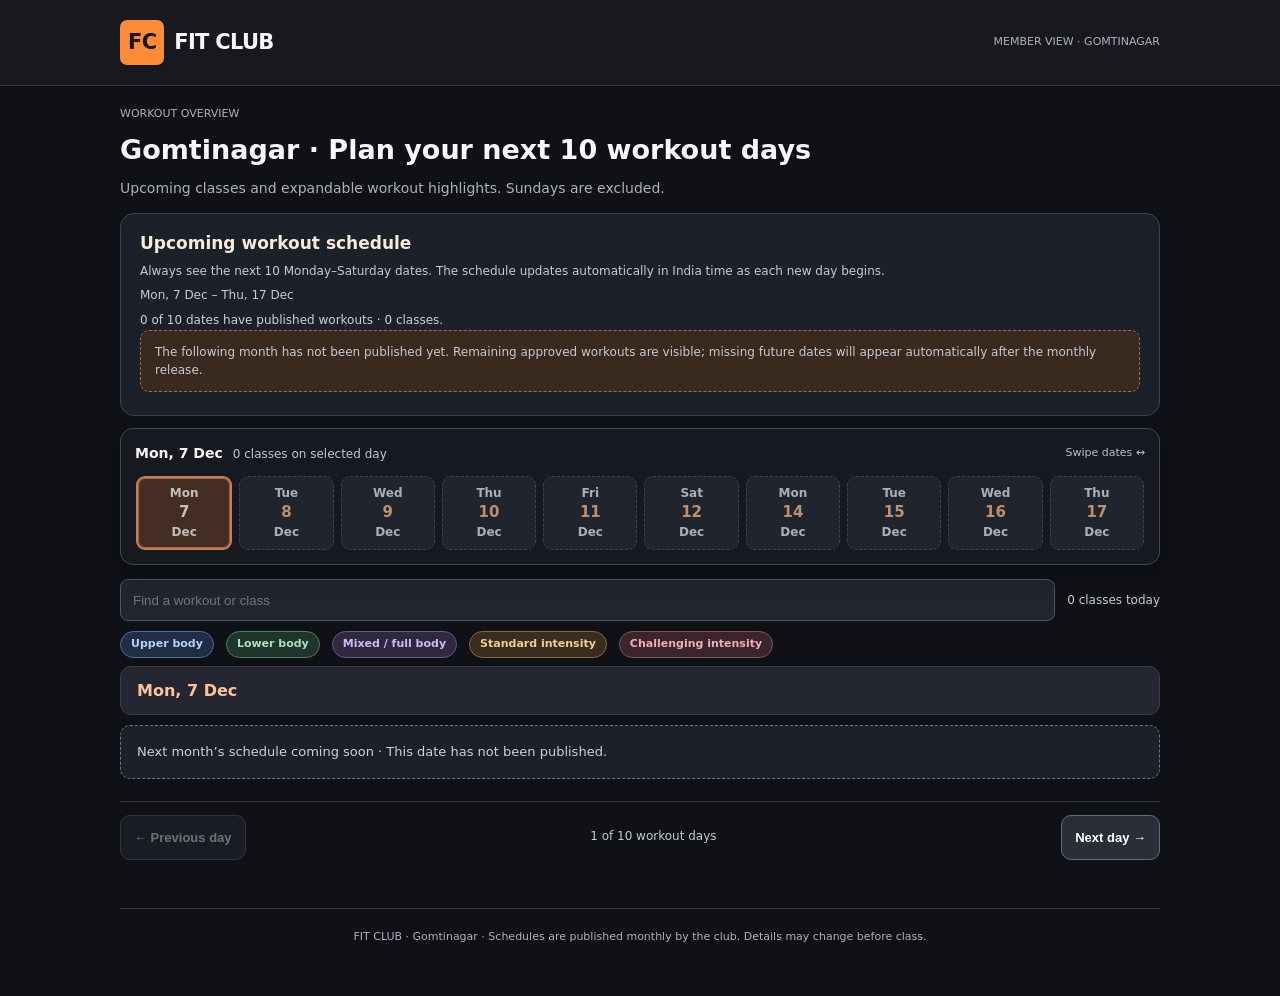
==== commit 623950b2: "Preview responsive Member date navigation without changing approved schedule" ====
--- a/index.html
+++ b/index.html
@@ -65,13 +65,44 @@
 .day.fc-spotlight .dayHead{border-color:#eb9454;box-shadow:inset 3px 0 #ff9448;background:#38312d}
 .day.fc-spotlight .dayHead::after{content:' · Today';color:#ffd2b1;font-size:11px;text-transform:uppercase}
 @media(max-width:650px){.fc-dates{flex-wrap:nowrap;overflow-x:auto;padding-bottom:6px}.fc-date-link{flex:0 0 auto;min-width:71px}}
+
+/* Responsive member single-day planner */
+.fc-day-dock{position:sticky;top:0;z-index:50;background:rgba(23,26,32,.98);backdrop-filter:blur(12px);border:1px solid #424955;border-radius:13px;padding:10px 12px 12px;margin:12px 0 0;box-shadow:0 8px 20px #0005}
+.fc-dock-row{display:flex;justify-content:space-between;gap:12px;align-items:center;min-height:30px}
+.fc-dock-label{display:flex;align-items:baseline;gap:10px;flex-wrap:wrap}
+.fc-dock-label strong{font-size:14px;color:#faf5f0}
+.fc-dock-label span{color:#bdc8d7;font-size:12px}
+.fc-dock-hint{font-size:11px;color:#b9c0ce}
+.fc-dates{display:flex;flex-wrap:nowrap;overflow-x:auto;overflow-y:hidden;gap:7px;margin:6px 0 0;scrollbar-width:thin;scroll-snap-type:x proximity;overscroll-behavior-x:contain;padding:2px 1px 5px}
+.fc-date-link{flex:0 0 auto;min-width:72px;min-height:66px;padding:7px 10px;scroll-snap-align:start;touch-action:pan-x pan-y}
+.fc-date-link[aria-pressed="true"]{border:2px solid #ffab73;background:#573525;box-shadow:inset 0 0 0 1px #e17f48;color:#fff}
+.fc-date-link[aria-pressed="true"] b{color:#fff}
+.fc-day-pager{display:flex;align-items:center;justify-content:space-between;gap:9px;margin:22px 0 8px;padding:13px 0;border-top:1px solid #373d48}
+.fc-pager-btn{background:#292e39;border:1px solid #626c79;color:#fff;border-radius:10px;padding:12px 13px;min-height:45px;font-weight:750;cursor:pointer;font-size:13px}
+.fc-pager-btn:disabled{opacity:.4;cursor:not-allowed}
+.fc-pager-btn:focus-visible{outline:2px solid #ffaf77;outline-offset:2px}
+.fc-guide summary{cursor:pointer;color:#eec6a9;font-size:12px;font-weight:650;min-height:40px;padding:9px 0}.fc-guide .fc-legend{margin:2px 0 8px}.fc-hidden-empty{border:1px dashed #666f7b;padding:20px;border-radius:12px;color:#cbd3df}
+.day{margin-top:8px}
+.day .dayHead{font-size:16px}
+.item .title{font-size:18px}
+.fc-control{margin:14px 0 10px}
+.fc-legend{margin:8px 0}
+.fc-status{margin-top:8px}
+@media(min-width:651px){.fc-guide summary{display:none}}
+@media(min-width:900px){.fc-roll-header{padding:17px 19px;margin-top:14px}.fc-day-dock{padding:9px 14px}.fc-dates{justify-content:space-between}.fc-date-link{flex:1 1 0;min-width:0}}
+@media(max-width:650px){.hero p,.hero .tiny,.fc-roll-header>p:first-of-type{display:none}.hero h1{margin:5px 0 4px;font-size:21px}.fc-roll-header{padding:11px}.fc-roll-header h2{font-size:15px;margin-bottom:4px}.fc-guide summary{padding:8px 0;min-height:40px}.fc-day-dock{margin:8px -12px 0;border-radius:0;border-left:0;border-right:0;padding:8px 12px 7px}.fc-dock-row{align-items:flex-start}.fc-dock-label{gap:2px;flex-direction:column}.fc-dock-hint{padding-top:3px}.fc-date-link{min-width:66px;min-height:60px;padding:6px 9px}.hero h1{font-size:22px}.fc-roll-header{margin-top:12px;padding:13px}.fc-roll-header h2{font-size:16px}.fc-pager-btn{padding:11px 8px;font-size:12px}.fc-day-pager{gap:5px}.fc-control{margin:12px 0 9px}.fc-search{min-width:0;width:100%;flex-basis:100%}.item .pills{gap:5px}}
+@media(prefers-reduced-motion:reduce){.fc-day-dock{scroll-behavior:auto}}
 </style></head><body>
 <header class="head"><div class="headinner"><div class="brand"><span class="mark">FC</span>FIT CLUB</div><div class="tiny">MEMBER VIEW · GOMTINAGAR</div></div></header>
 <main class="container"><div class="hero"><div class="tiny">WORKOUT OVERVIEW</div><h1>Gomtinagar · Plan your next 10 workout days</h1><p>Upcoming classes and expandable workout highlights. Sundays are excluded.</p></div>
-<div class="fc-roll-header"><h2>Upcoming workout schedule</h2><p>Always see the next 10 Monday–Saturday dates. The schedule updates automatically in India time as each new day begins.</p><p id="dateRange" class="fc-meta" aria-live="polite">Loading schedule…</p><nav id="dateNav" class="fc-dates" aria-label="Jump to a workout day"></nav><div id="status" class="fc-status" role="status" aria-live="polite">Loading published classes…</div><p id="scheduleNote" class="fc-alert" hidden></p></div>
+<div class="fc-roll-header"><h2>Upcoming workout schedule</h2><p>Always see the next 10 Monday–Saturday dates. The schedule updates automatically in India time as each new day begins.</p><p id="dateRange" class="fc-meta" aria-live="polite">Loading schedule…</p><div id="status" class="fc-status" role="status" aria-live="polite">Loading published classes…</div><p id="scheduleNote" class="fc-alert" hidden></p></div>
+<div class="fc-day-dock" id="dateDock"><div class="fc-dock-row"><div class="fc-dock-label"><strong id="selectedDayLabel">Choose a workout day</strong><span id="selectedDayCount">Select a date to view classes</span></div><span class="fc-dock-hint">Swipe dates ↔</span></div><nav id="dateNav" class="fc-dates" aria-label="Jump to a workout day"></nav></div>
 <div class="fc-control"><input id="searchInput" class="fc-search" type="search" placeholder="Find a workout or class" aria-label="Search published classes"><span class="fc-meta" id="count"></span></div>
-<div class="fc-legend" aria-label="Workout colour key"><span class="pill fc-chip fc-zone-upper">Upper body</span><span class="pill fc-chip fc-zone-lower">Lower body</span><span class="pill fc-chip fc-zone-mixed">Mixed / full body</span><span class="pill fc-chip fc-effort-standard">Standard intensity</span><span class="pill fc-chip fc-effort-challenging">Challenging intensity</span></div>
+<details class="fc-guide" id="colourGuide" open><summary>Workout colour guide</summary><div class="fc-legend" aria-label="Workout colour key"><span class="pill fc-chip fc-zone-upper">Upper body</span><span class="pill fc-chip fc-zone-lower">Lower body</span><span class="pill fc-chip fc-zone-mixed">Mixed / full body</span><span class="pill fc-chip fc-effort-standard">Standard intensity</span><span class="pill fc-chip fc-effort-challenging">Challenging intensity</span></div>
+</details>
 <div id="sessions" aria-label="Upcoming workout sessions"></div>
+<div id="noResults" class="fc-hidden-empty" hidden>No matching workouts for this day.</div>
+<div class="fc-day-pager" aria-label="Change workout day"><button type="button" id="previousDay" class="fc-pager-btn">← Previous day</button><span id="pagerPosition" class="fc-meta"></span><button type="button" id="nextDay" class="fc-pager-btn">Next day →</button></div>
 <p class="foot">FIT CLUB · Gomtinagar · Schedules are published monthly by the club. Details may change before class.</p></main><script>(function(){
 'use strict';
 const CLUB_TZ='Asia/Kolkata',BRANCH='gomtinagar',FIRST_PUBLISHED_MONTH='2026-11';
@@ -120,10 +151,11 @@
  })();cache.set(month,promise);return promise;
 }
 let activeRender=0;
-let currentDay='',needsFutureMonth=false;
+let currentDay='',needsFutureMonth=false,selectedDate='',activeRange=[];
 async function render(){
  const serial=++activeRender;
  const today=clubToday(),start=initialStart(),range=days10(start);
+ activeRange=range;if(!range.includes(selectedDate))selectedDate=range[0];
  currentDay=today;
  const months=Array.from(new Set(range.map(d=>d.slice(0,7))));
  status.textContent='Loading published classes…';note.hidden=true;nav.replaceChildren();container.replaceChildren();
@@ -137,8 +169,8 @@
   button.innerHTML='<span>'+parse(day).toLocaleDateString('en-GB',{weekday:'short',timeZone:'UTC'})+'</span><b>'+parse(day).getUTCDate()+'</b><span>'+parse(day).toLocaleDateString('en-GB',{month:'short',timeZone:'UTC'})+'</span>';
   if(day===today)button.classList.add('today');
   if(found.error)button.classList.add('pending');
-  button.setAttribute('aria-label','Go to '+dateLabel(day));
-  button.addEventListener('click',()=>{const target=$('fc-day-'+day);if(target)target.scrollIntoView({behavior:'smooth',block:'start'})});
+  button.setAttribute('aria-label','View '+dateLabel(day));button.setAttribute('aria-pressed',String(day===selectedDate));
+  button.addEventListener('click',()=>selectDate(day,true));
   navFrag.appendChild(button);
   const el=section?document.importNode(section,true):document.createElement('section');
   el.classList.add('day');el.dataset.group=day;el.id='fc-day-'+day;el.tabIndex=-1;
@@ -176,13 +208,41 @@
  let shown=0;
  allDays.forEach(day=>{
    const cards=day.querySelectorAll(':scope > article.member-item');
-   if(!cards.length)return;
+   if(!cards.length){day.hidden=day.dataset.group!==selectedDate;return;}
    let visible=0;
-   cards.forEach(card=>{const yes=!q||(card.dataset.search||card.textContent||'').toLocaleLowerCase().includes(q);card.hidden=!yes;if(yes){shown++;visible++}});
-   day.hidden=!!q&&visible===0;
+   cards.forEach(card=>{const yes=day.dataset.group===selectedDate&&(!q||(card.dataset.search||card.textContent||'').toLocaleLowerCase().includes(q));card.hidden=!yes;if(yes){shown++;visible++}});
+   day.hidden=day.dataset.group!==selectedDate;
  });
- count.textContent=q?shown+' matching classes':'Showing next 10 workout days';
-}
+ const label=$('selectedDayLabel'),labelCount=$('selectedDayCount');
+ const current=container.querySelector('#fc-day-'+selectedDate);
+ label.textContent=selectedDate?dateLabel(selectedDate):'Choose a workout day';
+ labelCount.textContent=shown+(shown===1?' class':' classes')+(q?' matching search':' on selected day');
+ $('noResults').hidden=shown!==0 || !current?.querySelector('article.member-item');
+ if(selectedDate&&current&&!current.querySelector('article.member-item'))$('noResults').hidden=true;
+ const idx=activeRange.indexOf(selectedDate);
+ $('previousDay').disabled=idx<=0;
+ $('nextDay').disabled=idx<0||idx>=activeRange.length-1;
+ $('pagerPosition').textContent=(idx+1)+' of '+activeRange.length+' workout days';
+ nav.querySelectorAll('.fc-date-link').forEach((b,i)=>b.setAttribute('aria-pressed',String(i===idx)));
+ count.textContent=q?shown+' matching classes':shown+' classes today';
+}
+function selectDate(day,shouldScroll){
+ if(!activeRange.includes(day))return;
+ selectedDate=day;
+ applySearch();
+ const active=nav.querySelector('.fc-date-link[aria-pressed="true"]');
+ if(active){const left=active.offsetLeft-nav.offsetLeft-(nav.clientWidth-active.clientWidth)/2;nav.scrollTo({left,behavior:'smooth'});}
+ if(shouldScroll){const dock=$('dateDock');const pos=dock.getBoundingClientRect().top+window.scrollY;window.scrollTo({top:Math.max(0,pos-6),behavior:'smooth'});}
+}
+$('previousDay').addEventListener('click',()=>selectDate(activeRange[activeRange.indexOf(selectedDate)-1],true));
+$('nextDay').addEventListener('click',()=>selectDate(activeRange[activeRange.indexOf(selectedDate)+1],true));
+nav.addEventListener('keydown',e=>{
+ if(!['ArrowLeft','ArrowRight','Home','End'].includes(e.key))return;
+ e.preventDefault();const i=activeRange.indexOf(selectedDate);
+ const next=e.key==='Home'?0:e.key==='End'?activeRange.length-1:Math.max(0,Math.min(activeRange.length-1,i+(e.key==='ArrowLeft'?-1:1)));
+ selectDate(activeRange[next],false);nav.querySelectorAll('.fc-date-link')[next]?.focus();
+});
+const colourGuide=$('colourGuide');if(window.matchMedia('(max-width:650px)').matches)colourGuide.open=false;
 search.addEventListener('input',applySearch);
 render();
 let lastDay=clubToday();
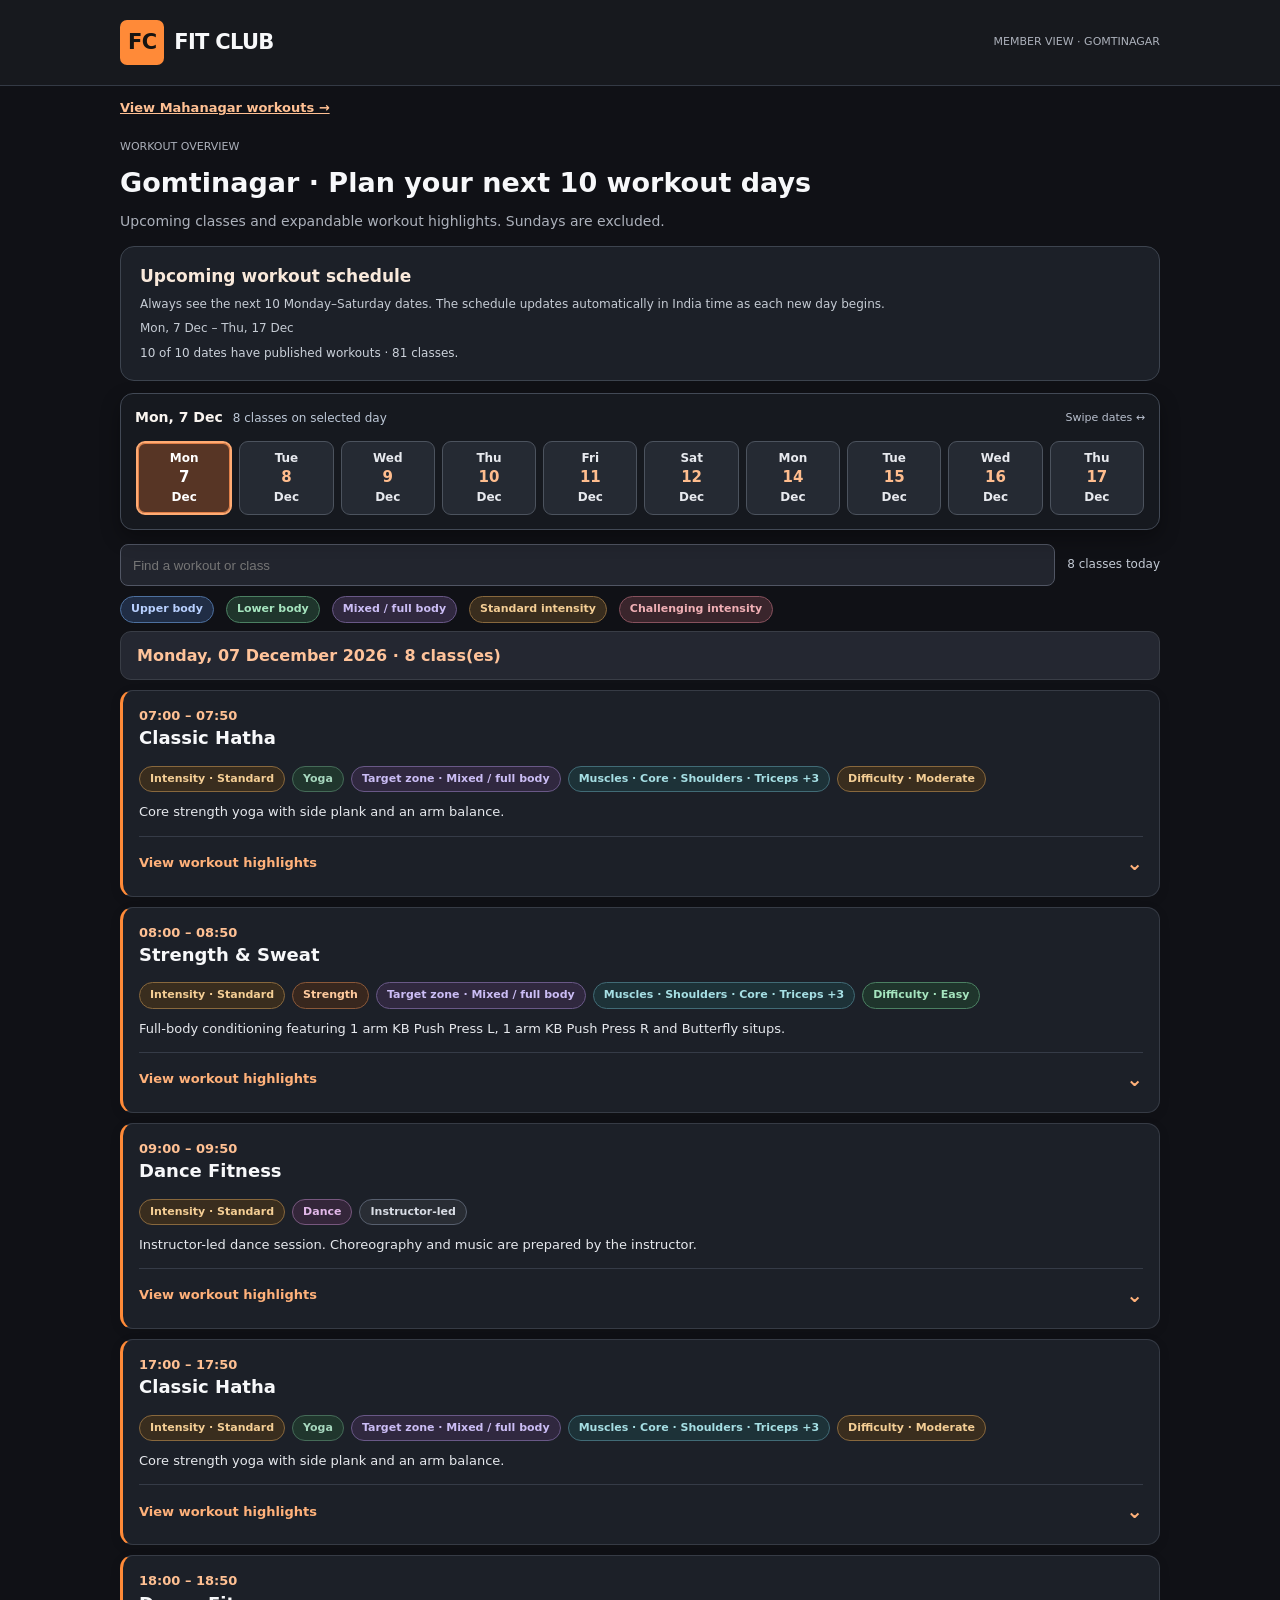
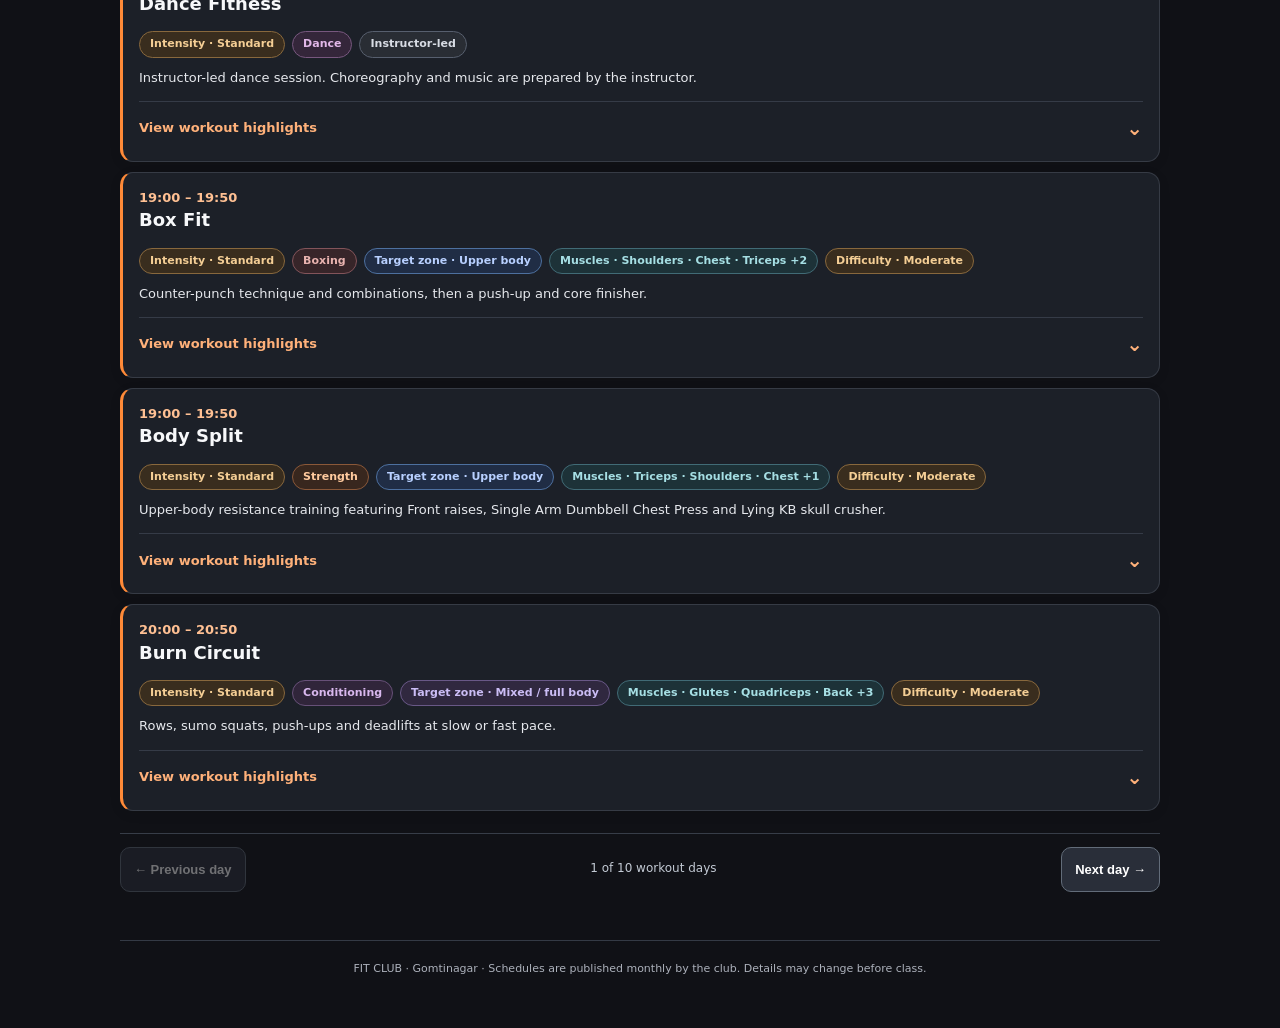
==== commit 6198a158: "Link Gomtinagar homepage to Mahanagar member schedule" ====
--- a/index.html
+++ b/index.html
@@ -94,7 +94,7 @@
 @media(prefers-reduced-motion:reduce){.fc-day-dock{scroll-behavior:auto}}
 </style></head><body>
 <header class="head"><div class="headinner"><div class="brand"><span class="mark">FC</span>FIT CLUB</div><div class="tiny">MEMBER VIEW · GOMTINAGAR</div></div></header>
-<main class="container"><div class="hero"><div class="tiny">WORKOUT OVERVIEW</div><h1>Gomtinagar · Plan your next 10 workout days</h1><p>Upcoming classes and expandable workout highlights. Sundays are excluded.</p></div>
+<nav aria-label="Switch branch" style="max-width:1080px;margin:12px auto 0;padding:0 20px;font:700 13px/1.6 system-ui,sans-serif"><a href="./mahanagar.html" style="color:#ffc093;text-decoration:underline">View Mahanagar workouts →</a></nav><main class="container"><div class="hero"><div class="tiny">WORKOUT OVERVIEW</div><h1>Gomtinagar · Plan your next 10 workout days</h1><p>Upcoming classes and expandable workout highlights. Sundays are excluded.</p></div>
 <div class="fc-roll-header"><h2>Upcoming workout schedule</h2><p>Always see the next 10 Monday–Saturday dates. The schedule updates automatically in India time as each new day begins.</p><p id="dateRange" class="fc-meta" aria-live="polite">Loading schedule…</p><div id="status" class="fc-status" role="status" aria-live="polite">Loading published classes…</div><p id="scheduleNote" class="fc-alert" hidden></p></div>
 <div class="fc-day-dock" id="dateDock"><div class="fc-dock-row"><div class="fc-dock-label"><strong id="selectedDayLabel">Choose a workout day</strong><span id="selectedDayCount">Select a date to view classes</span></div><span class="fc-dock-hint">Swipe dates ↔</span></div><nav id="dateNav" class="fc-dates" aria-label="Jump to a workout day"></nav></div>
 <div class="fc-control"><input id="searchInput" class="fc-search" type="search" placeholder="Find a workout or class" aria-label="Search published classes"><span class="fc-meta" id="count"></span></div>
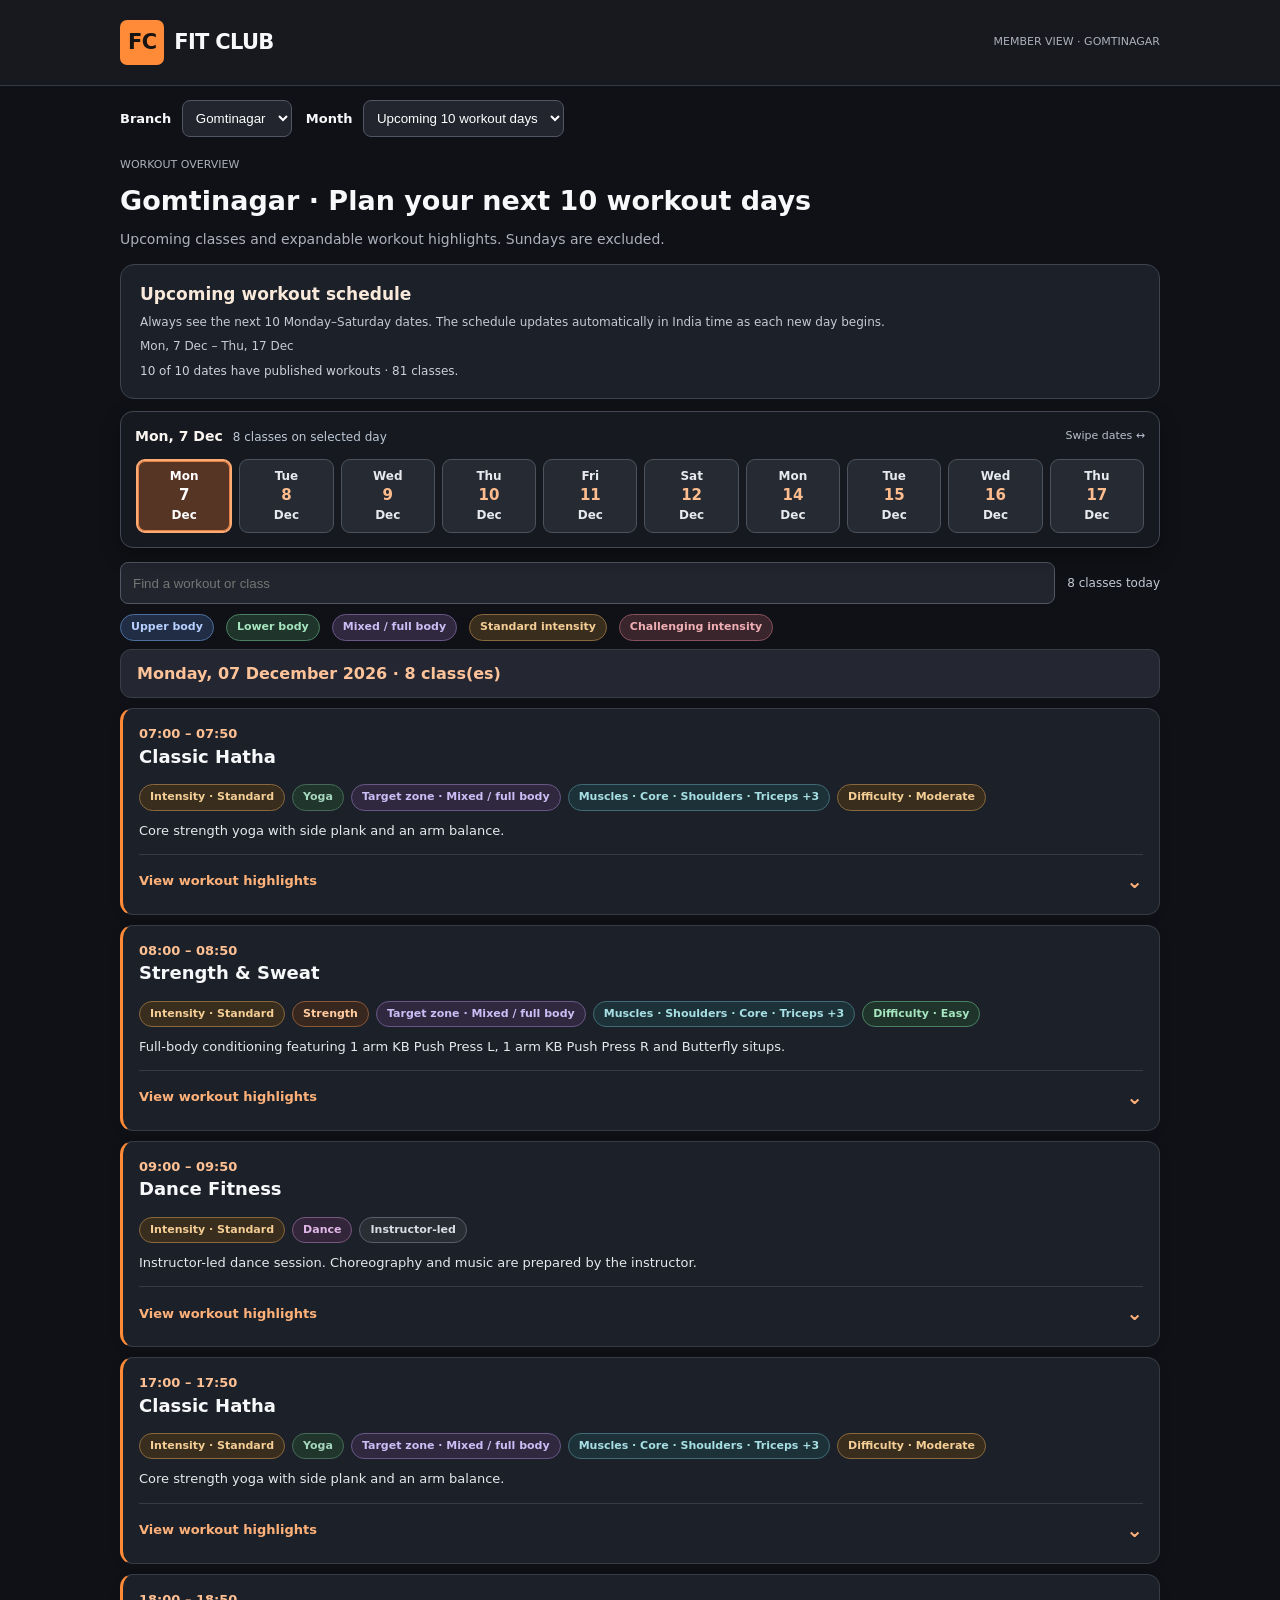
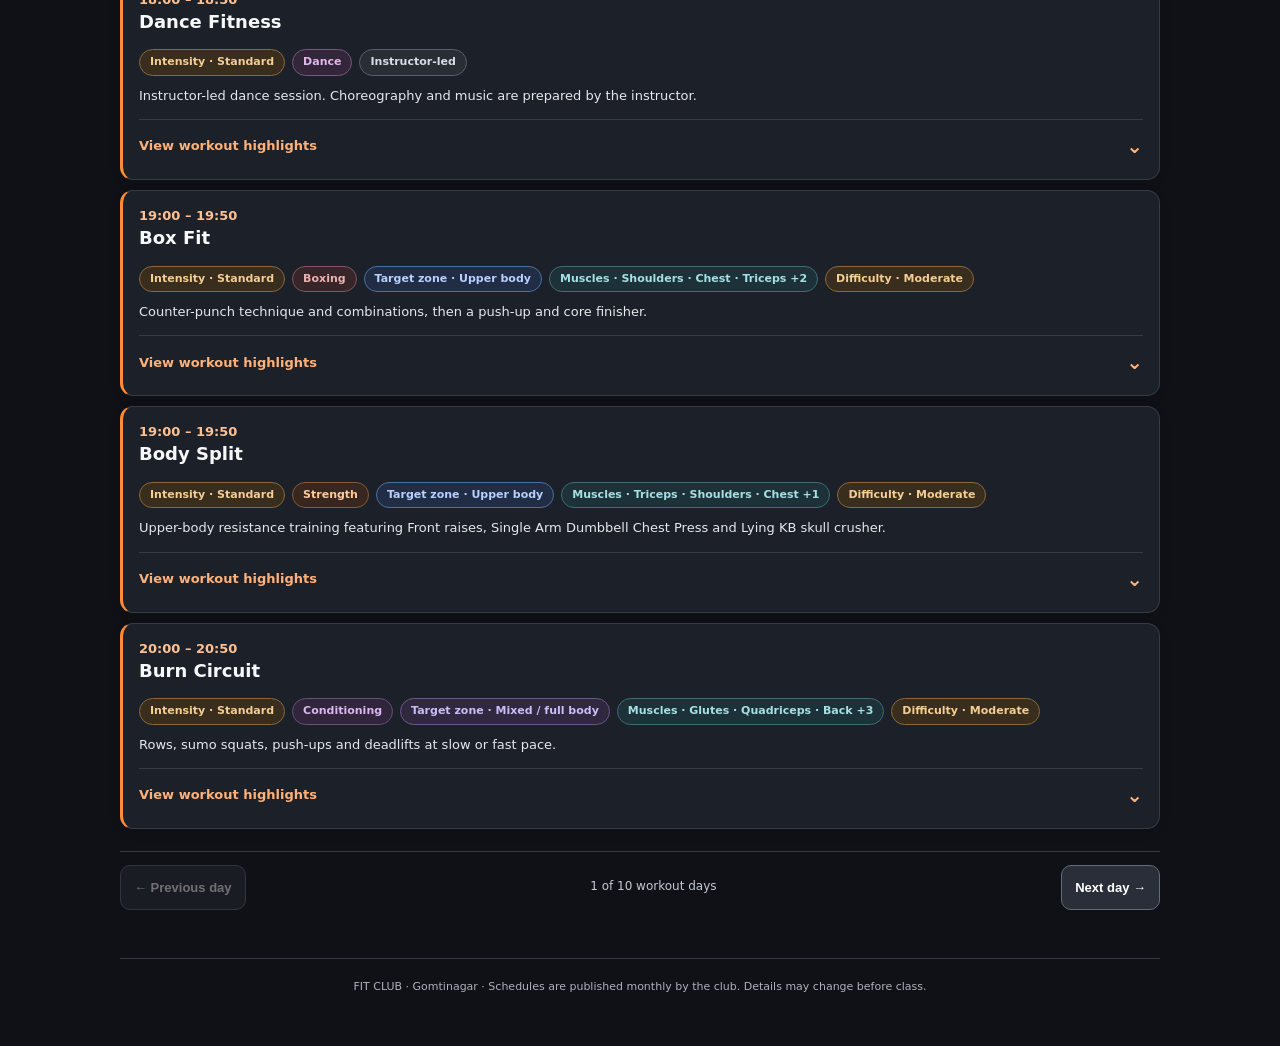
==== commit 1495aea7: "Unify Fit Club member portal with branch and month selection" ====
--- a/index.html
+++ b/index.html
@@ -1,4 +1,4 @@
-<!doctype html><html lang="en"><head><meta charset="utf-8"><meta name="viewport" content="width=device-width,initial-scale=1"><meta name="color-scheme" content="dark"><title>Fit Club · Member · Gomtinagar · Upcoming workouts</title><style>:root{--bg:#101116;--panel:#1c2028;--line:#343a45;--muted:#acb1bb;--accent:#ff8a38;--txt:#f7f8fa;--warn:#f4c07b}*{box-sizing:border-box}body{font:14px/1.48 system-ui,-apple-system,Segoe UI,sans-serif;background:var(--bg);color:var(--txt);margin:0}.container{max-width:1080px;margin:auto;padding:20px}.head{border-bottom:1px solid var(--line);background:#17191e}.headinner{max-width:1080px;margin:auto;padding:20px;display:flex;align-items:center;justify-content:space-between;flex-wrap:wrap;gap:15px}.brand{font-size:21px;letter-spacing:-.7px;font-weight:850}.mark{display:inline-flex;background:var(--accent);color:#171412;border-radius:7px;padding:7px 8px;margin-right:10px}.tiny{font-size:11px;color:var(--muted)}.hero h1{font-size:27px;margin:8px 0}.hero p{color:var(--muted);margin:0}.controls{display:flex;gap:9px;flex-wrap:wrap;align-items:center;margin:20px 0}.controls select,.controls input{background:#22252e;border:1px solid #515664;border-radius:8px;padding:9px 12px;color:var(--txt);min-height:39px;flex:1;min-width:180px}.count{font-size:12px;color:var(--muted)}.day{border:1px solid var(--line);border-radius:12px;margin:17px 0;overflow:hidden;background:#16191f}.dayHead{font-size:14px;font-weight:750;padding:12px 16px;background:#292d36;border-bottom:1px solid var(--line)}.item{padding:16px;border-bottom:1px solid #343943}.item:last-child{border-bottom:0}.row{display:flex;align-items:flex-start;justify-content:space-between;flex-wrap:wrap;gap:9px}.title{font-size:17px;font-weight:760;margin:0 0 4px}.time{color:#ffc093;font-size:13px;font-weight:750}.dim{color:var(--muted);font-size:12px}.pills{display:flex;flex-wrap:wrap;gap:6px;margin:9px 0}.pill{font-size:11px;border:1px solid #505968;border-radius:999px;padding:4px 8px;color:#d1d4db}.pills .pill.main{border-color:#935935;color:#ffc6a0;background:#36261e}.desc{font-size:13px;color:#e8eaf0;margin:9px 0}.warning{color:#f6cd94;font-size:12px}.part{background:#20242d;border:1px solid #373c48;border-radius:10px;padding:11px;margin:10px 0}.part h4{margin:0 0 6px;font-size:12px;text-transform:uppercase;letter-spacing:.7px;color:#ffbd8e}.part ul{margin:0;padding-left:21px}.part li{padding:2px 0}.notes{font-size:12px;color:#d7d9df;border-top:1px solid var(--line);margin-top:12px;padding-top:9px}.notes ol{padding-left:20px}.notes li{margin:3px 0;white-space:pre-wrap}summary{cursor:pointer;color:#ffc493;font-weight:650}.empty{padding:36px;text-align:center;color:var(--muted);border:1px dashed var(--line);border-radius:10px}.foot{border-top:1px solid var(--line);padding:20px;text-align:center;font-size:11px;color:var(--muted);margin-top:35px}[hidden]{display:none!important}@media(max-width:650px){.container{padding:12px}.headinner{padding:12px}.hero h1{font-size:22px}.item{padding:12px}}
+<!doctype html><html lang="en"><head><meta charset="utf-8"><meta name="viewport" content="width=device-width,initial-scale=1"><meta name="color-scheme" content="dark"><title>Fit Club · Members · Workout Library</title><style>:root{--bg:#101116;--panel:#1c2028;--line:#343a45;--muted:#acb1bb;--accent:#ff8a38;--txt:#f7f8fa;--warn:#f4c07b}*{box-sizing:border-box}body{font:14px/1.48 system-ui,-apple-system,Segoe UI,sans-serif;background:var(--bg);color:var(--txt);margin:0}.container{max-width:1080px;margin:auto;padding:20px}.head{border-bottom:1px solid var(--line);background:#17191e}.headinner{max-width:1080px;margin:auto;padding:20px;display:flex;align-items:center;justify-content:space-between;flex-wrap:wrap;gap:15px}.brand{font-size:21px;letter-spacing:-.7px;font-weight:850}.mark{display:inline-flex;background:var(--accent);color:#171412;border-radius:7px;padding:7px 8px;margin-right:10px}.tiny{font-size:11px;color:var(--muted)}.hero h1{font-size:27px;margin:8px 0}.hero p{color:var(--muted);margin:0}.controls{display:flex;gap:9px;flex-wrap:wrap;align-items:center;margin:20px 0}.controls select,.controls input{background:#22252e;border:1px solid #515664;border-radius:8px;padding:9px 12px;color:var(--txt);min-height:39px;flex:1;min-width:180px}.count{font-size:12px;color:var(--muted)}.day{border:1px solid var(--line);border-radius:12px;margin:17px 0;overflow:hidden;background:#16191f}.dayHead{font-size:14px;font-weight:750;padding:12px 16px;background:#292d36;border-bottom:1px solid var(--line)}.item{padding:16px;border-bottom:1px solid #343943}.item:last-child{border-bottom:0}.row{display:flex;align-items:flex-start;justify-content:space-between;flex-wrap:wrap;gap:9px}.title{font-size:17px;font-weight:760;margin:0 0 4px}.time{color:#ffc093;font-size:13px;font-weight:750}.dim{color:var(--muted);font-size:12px}.pills{display:flex;flex-wrap:wrap;gap:6px;margin:9px 0}.pill{font-size:11px;border:1px solid #505968;border-radius:999px;padding:4px 8px;color:#d1d4db}.pills .pill.main{border-color:#935935;color:#ffc6a0;background:#36261e}.desc{font-size:13px;color:#e8eaf0;margin:9px 0}.warning{color:#f6cd94;font-size:12px}.part{background:#20242d;border:1px solid #373c48;border-radius:10px;padding:11px;margin:10px 0}.part h4{margin:0 0 6px;font-size:12px;text-transform:uppercase;letter-spacing:.7px;color:#ffbd8e}.part ul{margin:0;padding-left:21px}.part li{padding:2px 0}.notes{font-size:12px;color:#d7d9df;border-top:1px solid var(--line);margin-top:12px;padding-top:9px}.notes ol{padding-left:20px}.notes li{margin:3px 0;white-space:pre-wrap}summary{cursor:pointer;color:#ffc493;font-weight:650}.empty{padding:36px;text-align:center;color:var(--muted);border:1px dashed var(--line);border-radius:10px}.foot{border-top:1px solid var(--line);padding:20px;text-align:center;font-size:11px;color:var(--muted);margin-top:35px}[hidden]{display:none!important}@media(max-width:650px){.container{padding:12px}.headinner{padding:12px}.hero h1{font-size:22px}.item{padding:12px}}
 /* Dark individual card presentation, without tinting the entire card */
 .day {background:transparent;border:0;overflow:visible}
 .dayHead {border:1px solid #393d46;border-radius:11px;background:#242731;color:#ffc39a;margin-bottom:10px}
@@ -93,8 +93,8 @@
 @media(max-width:650px){.hero p,.hero .tiny,.fc-roll-header>p:first-of-type{display:none}.hero h1{margin:5px 0 4px;font-size:21px}.fc-roll-header{padding:11px}.fc-roll-header h2{font-size:15px;margin-bottom:4px}.fc-guide summary{padding:8px 0;min-height:40px}.fc-day-dock{margin:8px -12px 0;border-radius:0;border-left:0;border-right:0;padding:8px 12px 7px}.fc-dock-row{align-items:flex-start}.fc-dock-label{gap:2px;flex-direction:column}.fc-dock-hint{padding-top:3px}.fc-date-link{min-width:66px;min-height:60px;padding:6px 9px}.hero h1{font-size:22px}.fc-roll-header{margin-top:12px;padding:13px}.fc-roll-header h2{font-size:16px}.fc-pager-btn{padding:11px 8px;font-size:12px}.fc-day-pager{gap:5px}.fc-control{margin:12px 0 9px}.fc-search{min-width:0;width:100%;flex-basis:100%}.item .pills{gap:5px}}
 @media(prefers-reduced-motion:reduce){.fc-day-dock{scroll-behavior:auto}}
 </style></head><body>
-<header class="head"><div class="headinner"><div class="brand"><span class="mark">FC</span>FIT CLUB</div><div class="tiny">MEMBER VIEW · GOMTINAGAR</div></div></header>
-<nav aria-label="Switch branch" style="max-width:1080px;margin:12px auto 0;padding:0 20px;font:700 13px/1.6 system-ui,sans-serif"><a href="./mahanagar.html" style="color:#ffc093;text-decoration:underline">View Mahanagar workouts →</a></nav><main class="container"><div class="hero"><div class="tiny">WORKOUT OVERVIEW</div><h1>Gomtinagar · Plan your next 10 workout days</h1><p>Upcoming classes and expandable workout highlights. Sundays are excluded.</p></div>
+<header class="head"><div class="headinner"><div class="brand"><span class="mark">FC</span>FIT CLUB</div><div class="tiny" id="branchTag">MEMBER VIEW · GOMTINAGAR</div></div></header>
+<nav aria-label="Workout library selectors" style="max-width:1080px;margin:14px auto 0;padding:0 20px;display:flex;flex-wrap:wrap;gap:14px;align-items:center;font:700 13px/1.6 system-ui,sans-serif"><label for="branchPicker">Branch <select id="branchPicker" style="margin-left:6px;background:#22252e;border:1px solid #515664;border-radius:8px;color:white;padding:9px"><option value="gomtinagar">Gomtinagar</option><option value="mahanagar">Mahanagar</option></select></label><label for="monthPicker">Month <select id="monthPicker" style="margin-left:6px;background:#22252e;border:1px solid #515664;border-radius:8px;color:white;padding:9px"><option value="auto">Upcoming 10 workout days</option><option value="2026-11">November 2026</option><option value="2026-12">December 2026</option></select></label></nav><main class="container"><div class="hero"><div class="tiny">WORKOUT OVERVIEW</div><h1><span id="branchHeading">Gomtinagar</span> · Plan your next 10 workout days</h1><p>Upcoming classes and expandable workout highlights. Sundays are excluded.</p></div>
 <div class="fc-roll-header"><h2>Upcoming workout schedule</h2><p>Always see the next 10 Monday–Saturday dates. The schedule updates automatically in India time as each new day begins.</p><p id="dateRange" class="fc-meta" aria-live="polite">Loading schedule…</p><div id="status" class="fc-status" role="status" aria-live="polite">Loading published classes…</div><p id="scheduleNote" class="fc-alert" hidden></p></div>
 <div class="fc-day-dock" id="dateDock"><div class="fc-dock-row"><div class="fc-dock-label"><strong id="selectedDayLabel">Choose a workout day</strong><span id="selectedDayCount">Select a date to view classes</span></div><span class="fc-dock-hint">Swipe dates ↔</span></div><nav id="dateNav" class="fc-dates" aria-label="Jump to a workout day"></nav></div>
 <div class="fc-control"><input id="searchInput" class="fc-search" type="search" placeholder="Find a workout or class" aria-label="Search published classes"><span class="fc-meta" id="count"></span></div>
@@ -103,12 +103,21 @@
 <div id="sessions" aria-label="Upcoming workout sessions"></div>
 <div id="noResults" class="fc-hidden-empty" hidden>No matching workouts for this day.</div>
 <div class="fc-day-pager" aria-label="Change workout day"><button type="button" id="previousDay" class="fc-pager-btn">← Previous day</button><span id="pagerPosition" class="fc-meta"></span><button type="button" id="nextDay" class="fc-pager-btn">Next day →</button></div>
-<p class="foot">FIT CLUB · Gomtinagar · Schedules are published monthly by the club. Details may change before class.</p></main><script>(function(){
+<p class="foot">FIT CLUB · <span id="branchFooter">Gomtinagar</span> · Schedules are published monthly by the club. Details may change before class.</p></main><script>(function(){
 'use strict';
-const CLUB_TZ='Asia/Kolkata',BRANCH='gomtinagar',FIRST_PUBLISHED_MONTH='2026-11';
+const CLUB_TZ='Asia/Kolkata',FIRST_PUBLISHED_MONTH='2026-11';
+const params=new URLSearchParams(location.search);
+let BRANCH=params.get('branch')==='mahanagar'?'mahanagar':'gomtinagar';
+let selectedMonth=/^2026-(11|12)$/.test(params.get('month')||'')?params.get('month'):'auto';
 const $=id=>document.getElementById(id);
 const container=$('sessions'),nav=$('dateNav'),status=$('status'),note=$('scheduleNote'),count=$('count'),search=$('searchInput');
 const cache=new Map();
+const branchPicker=document.getElementById("branchPicker"),monthPicker=document.getElementById("monthPicker");
+function updateLabels(){const label=BRANCH==="mahanagar"?"Mahanagar":"Gomtinagar";document.getElementById("branchTag").textContent="MEMBER VIEW · "+label.toUpperCase();document.getElementById("branchHeading").textContent=label;document.getElementById("branchFooter").textContent=label;document.title="Fit Club · Member · "+label;branchPicker.value=BRANCH;monthPicker.value=selectedMonth;}
+function setView(){const p=new URLSearchParams();if(BRANCH!=="gomtinagar")p.set("branch",BRANCH);if(selectedMonth!=="auto")p.set("month",selectedMonth);history.replaceState(null,"",location.pathname+(p.size?"?"+p:""));cache.clear();selectedDate="";updateLabels();render();}
+branchPicker.addEventListener("change",()=>{BRANCH=branchPicker.value;setView()});
+monthPicker.addEventListener("change",()=>{selectedMonth=monthPicker.value;setView()});
+updateLabels();
 const dateRE=/^\d{4}-\d{2}-\d{2}$/;
 function iso(d){return d.toISOString().slice(0,10)}
 function parse(s){return new Date(s+'T12:00:00Z')}
@@ -123,7 +132,7 @@
 function dateLabel(s){return parse(s).toLocaleDateString('en-GB',{weekday:'short',day:'numeric',month:'short',timeZone:'UTC'})}
 function monthLabel(s){return parse(s).toLocaleDateString('en-GB',{month:'long',year:'numeric',timeZone:'UTC'})}
 const firstDay=FIRST_PUBLISHED_MONTH+'-01';
-function initialStart(){const now=clubToday();return now<firstDay?firstDay:now}
+function initialStart(){if(selectedMonth!=="auto")return selectedMonth+"-01";const now=clubToday();return now<firstDay?firstDay:now}
 async function loadMonth(month){
  if(cache.has(month))return cache.get(month);
  let promise=(async()=>{
@@ -135,7 +144,7 @@
   const markup=await response.text();
   const doc=new DOMParser().parseFromString(markup,'text/html');
   const title=(doc.title||'').toLowerCase();
-  if(!title.includes('fit club')||!title.includes('member')||!title.includes('gomtinagar'))return {error:'invalid',message:'The published monthly file is not a Gomtinagar Member schedule.'};
+  if(!title.includes('fit club')||!title.includes('member')||!title.includes(BRANCH))return {error:'invalid',message:'The published monthly file is not a '+BRANCH+' Member schedule.'};
   const sessions=doc.getElementById('sessions');
   if(!sessions)return {error:'invalid',message:'The published monthly file contains no session list.'};
   const days=new Map();
@@ -194,7 +203,7 @@
  });
  nav.appendChild(navFrag);container.appendChild(frag);
  $('dateRange').textContent=dateLabel(range[0])+' – '+dateLabel(range[range.length-1]);
- const pref=today<firstDay?'The schedule has not started. Showing the first ten available Monday–Saturday dates. ':'';
+ const pref=selectedMonth!=='auto'?'Showing the first ten Monday–Saturday dates of '+monthLabel(selectedMonth+'-01')+'. ':today<firstDay?'The schedule has not started. Showing the first ten available Monday–Saturday dates. ':'';
  status.textContent=pref+readyDays+' of 10 dates have published workouts · '+numberOfClasses+' classes.';
  needsFutureMonth=missingMonths.size>0 || badMonths.size>0;
  if(needsFutureMonth){
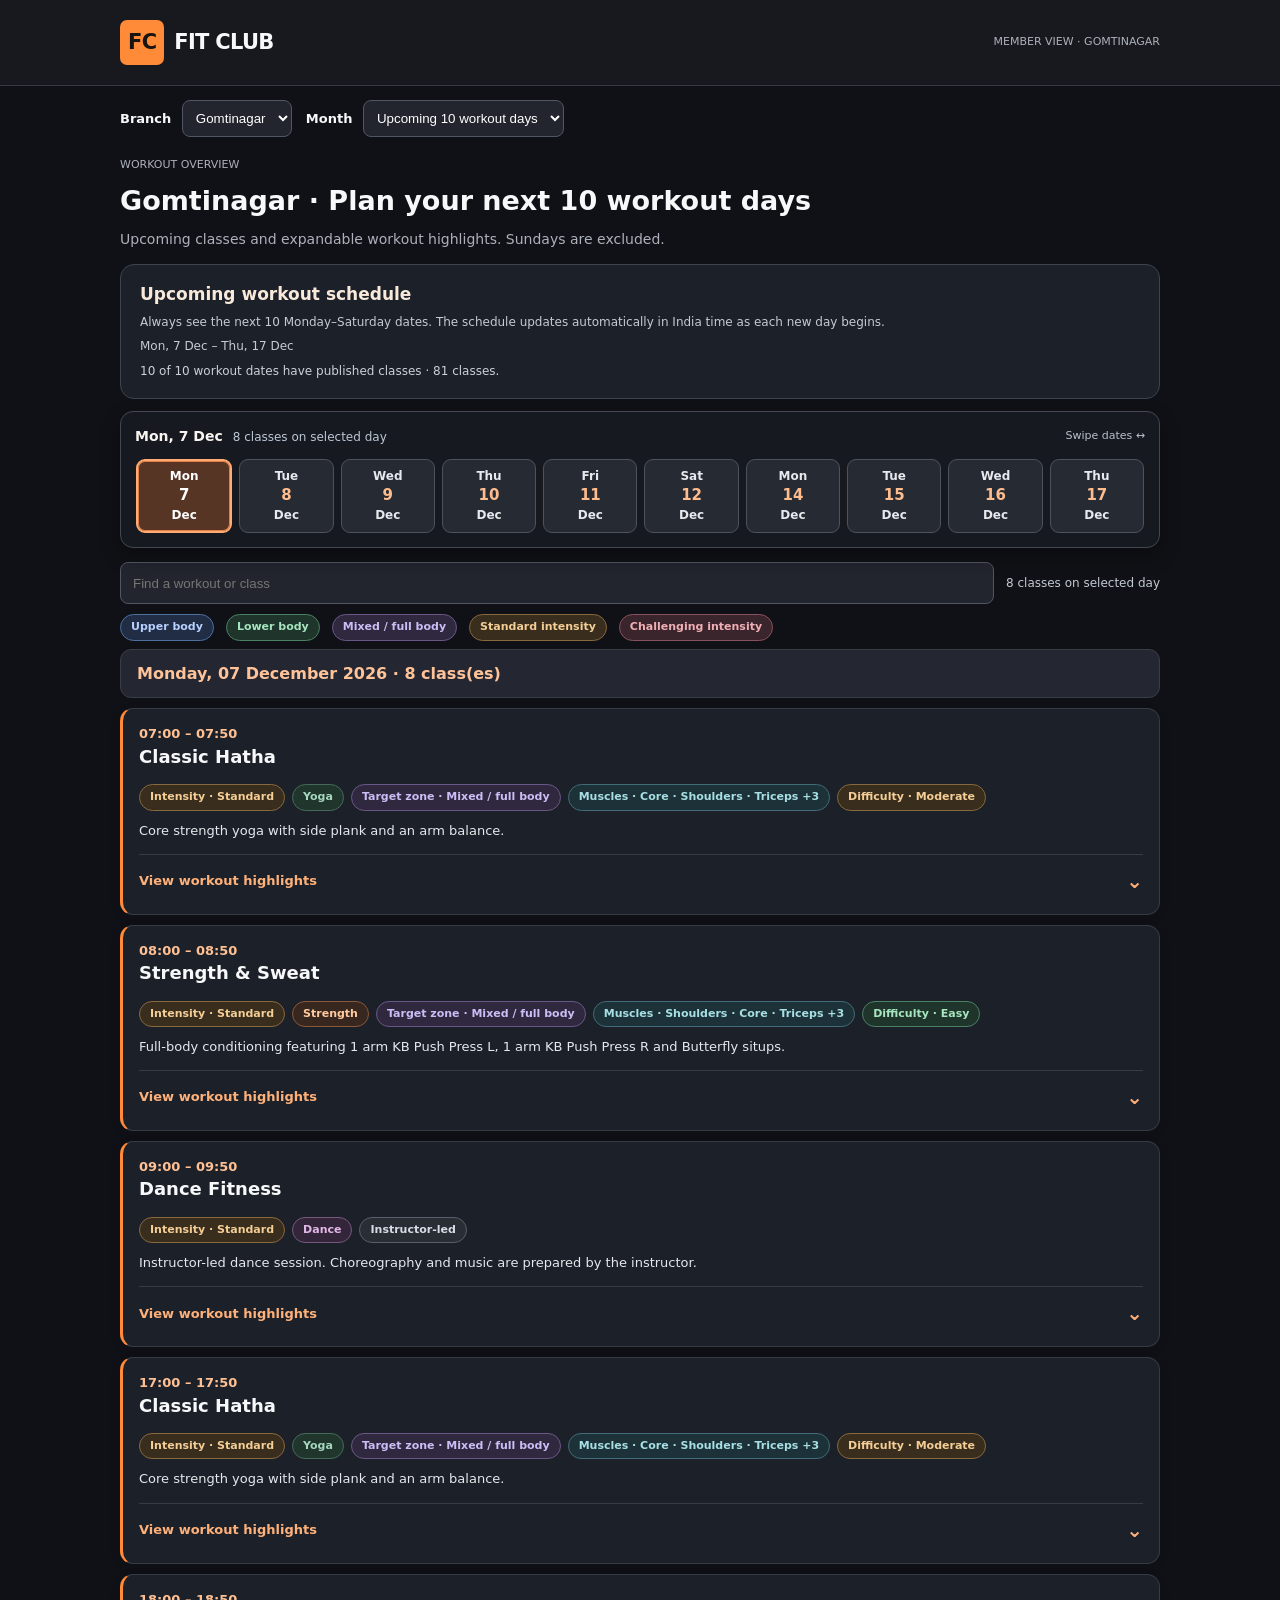
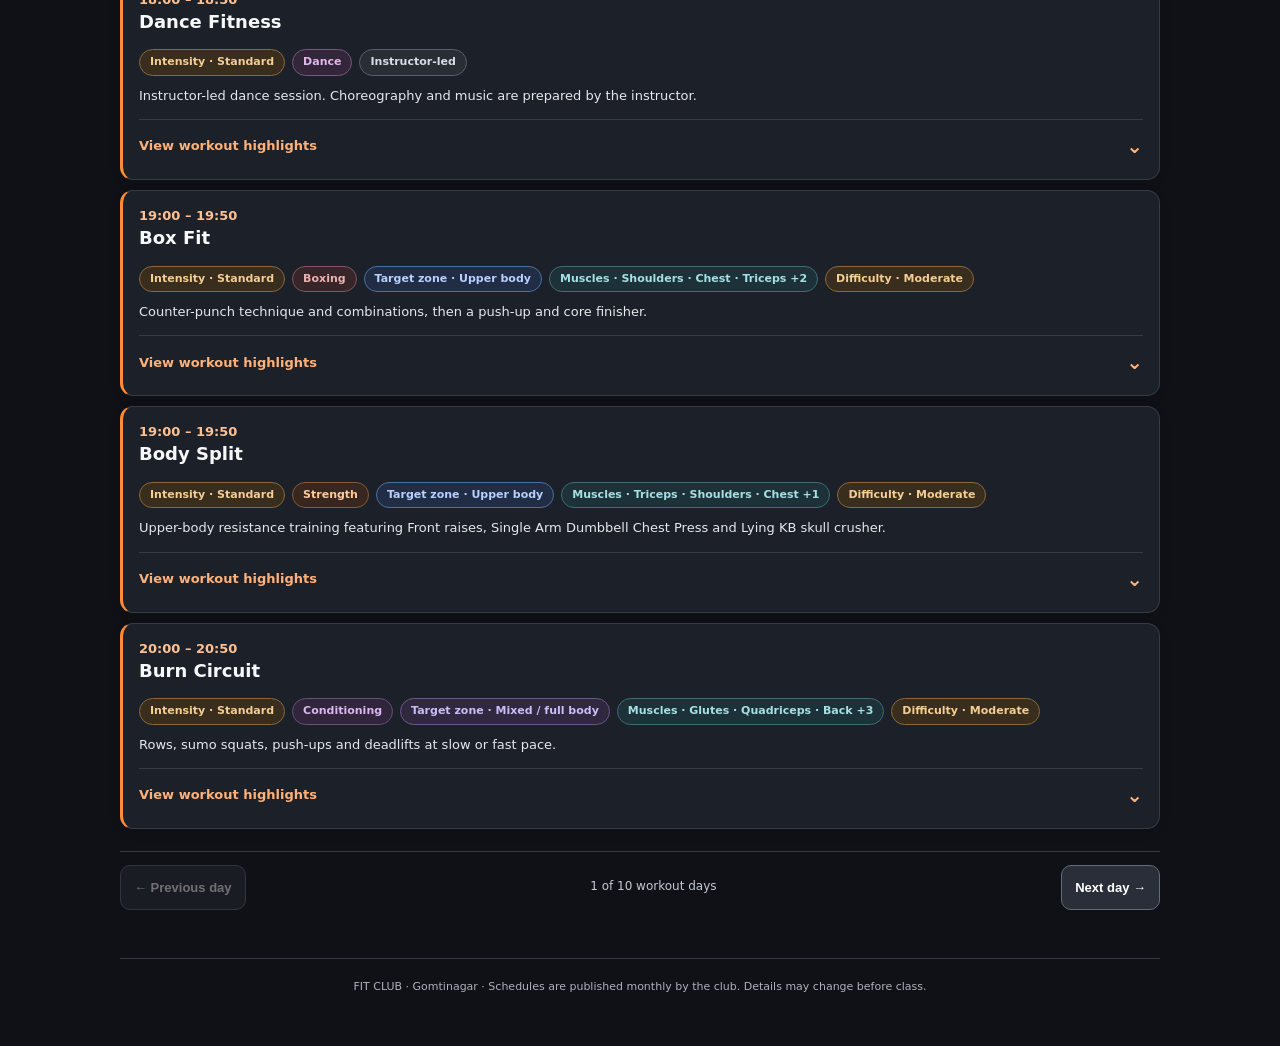
==== commit 2cdbcd3f: "Show full selected month in member portal; retain 10-day limit only in upcoming mode" ====
--- a/index.html
+++ b/index.html
@@ -129,6 +129,7 @@
  return p.year+'-'+p.month+'-'+p.day;
 }
 function days10(start){let d=start,out=[];while(out.length<10){if(dow(d)!==0)out.push(d);d=plus(d,1)}return out}
+function allMonthDays(month){let day=month+'-01',out=[];while(day.slice(0,7)===month){if(dow(day)!==0)out.push(day);day=plus(day,1)}return out}
 function dateLabel(s){return parse(s).toLocaleDateString('en-GB',{weekday:'short',day:'numeric',month:'short',timeZone:'UTC'})}
 function monthLabel(s){return parse(s).toLocaleDateString('en-GB',{month:'long',year:'numeric',timeZone:'UTC'})}
 const firstDay=FIRST_PUBLISHED_MONTH+'-01';
@@ -163,7 +164,7 @@
 let currentDay='',needsFutureMonth=false,selectedDate='',activeRange=[];
 async function render(){
  const serial=++activeRender;
- const today=clubToday(),start=initialStart(),range=days10(start);
+ const today=clubToday(),start=initialStart(),range=selectedMonth==='auto'?days10(start):allMonthDays(selectedMonth);
  activeRange=range;if(!range.includes(selectedDate))selectedDate=range[0];
  currentDay=today;
  const months=Array.from(new Set(range.map(d=>d.slice(0,7))));
@@ -203,8 +204,8 @@
  });
  nav.appendChild(navFrag);container.appendChild(frag);
  $('dateRange').textContent=dateLabel(range[0])+' – '+dateLabel(range[range.length-1]);
- const pref=selectedMonth!=='auto'?'Showing the first ten Monday–Saturday dates of '+monthLabel(selectedMonth+'-01')+'. ':today<firstDay?'The schedule has not started. Showing the first ten available Monday–Saturday dates. ':'';
- status.textContent=pref+readyDays+' of 10 dates have published workouts · '+numberOfClasses+' classes.';
+ const pref=selectedMonth!=='auto'?'Full '+monthLabel(selectedMonth+'-01')+' schedule · ':today<firstDay?'The schedule has not started. Showing the first ten available Monday–Saturday dates. ':'';
+ status.textContent=pref+readyDays+' of '+range.length+' workout dates have published classes · '+numberOfClasses+' classes.';
  needsFutureMonth=missingMonths.size>0 || badMonths.size>0;
  if(needsFutureMonth){
   note.hidden=false;
@@ -233,7 +234,7 @@
  $('nextDay').disabled=idx<0||idx>=activeRange.length-1;
  $('pagerPosition').textContent=(idx+1)+' of '+activeRange.length+' workout days';
  nav.querySelectorAll('.fc-date-link').forEach((b,i)=>b.setAttribute('aria-pressed',String(i===idx)));
- count.textContent=q?shown+' matching classes':shown+' classes today';
+ count.textContent=q?shown+' matching classes':shown+' classes on selected day';
 }
 function selectDate(day,shouldScroll){
  if(!activeRange.includes(day))return;
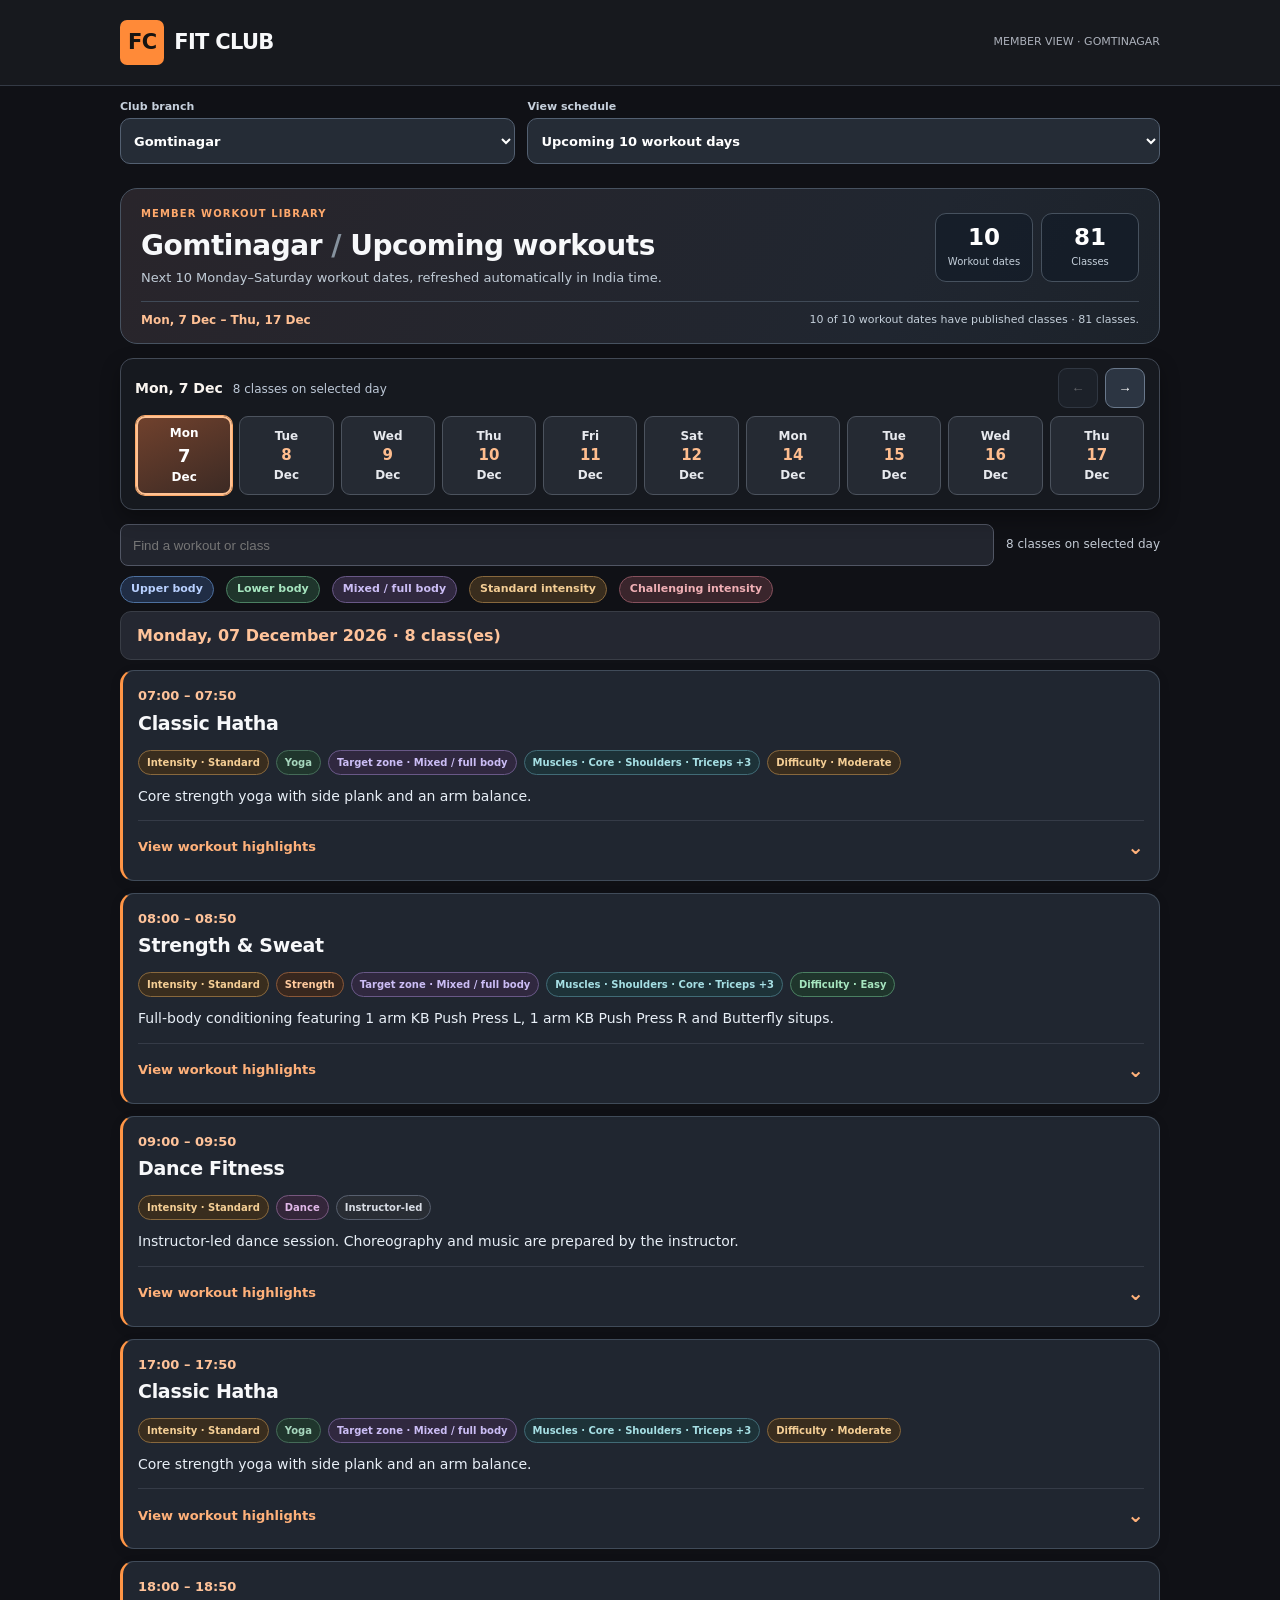
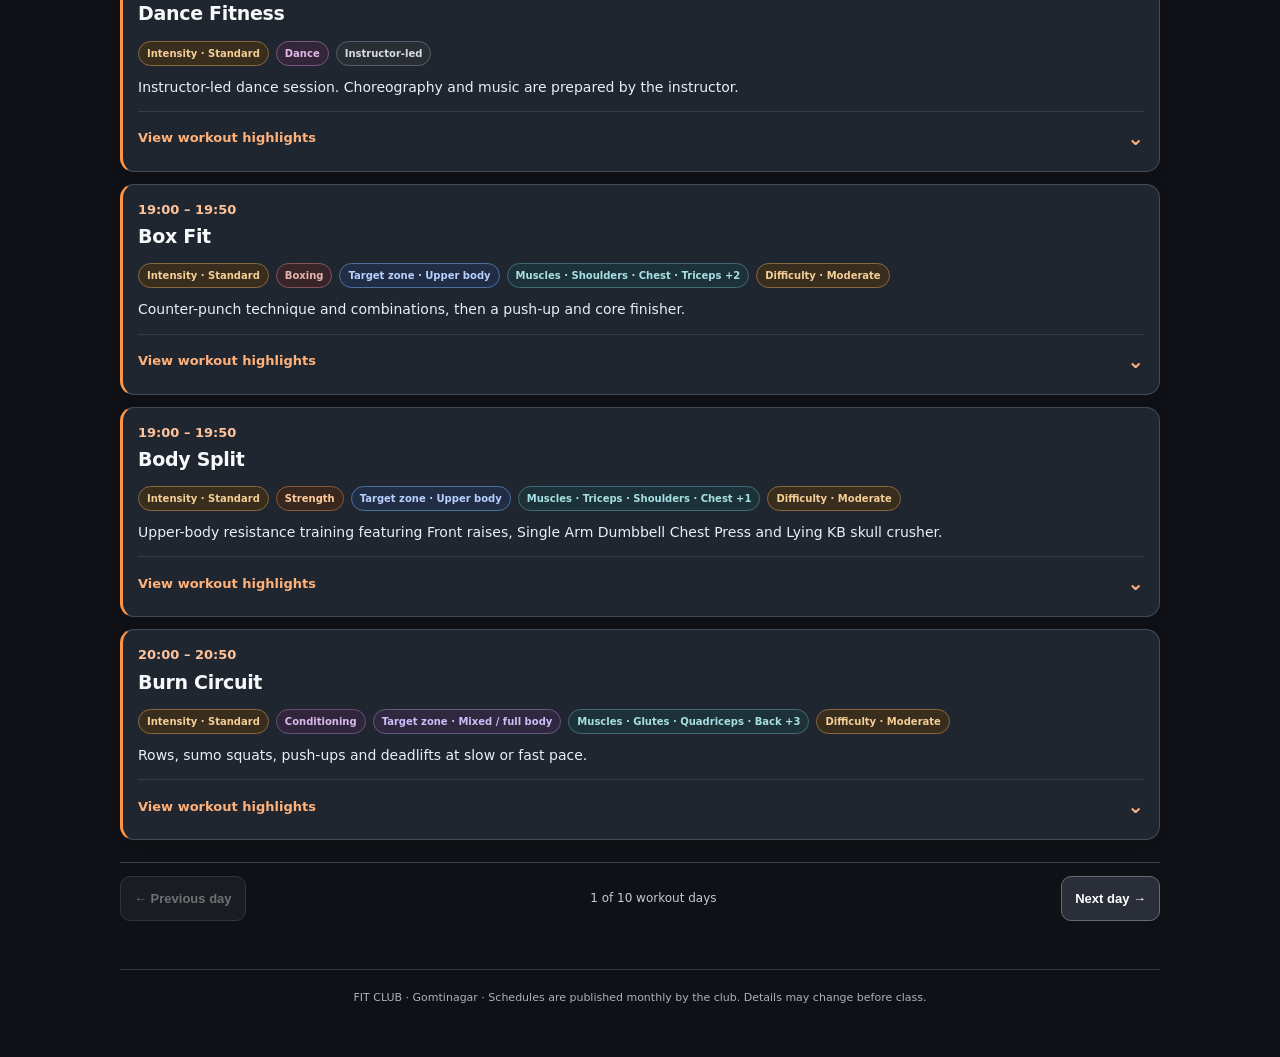
==== commit d99788d1: "Mobile-first member dashboard with full-month date jump and clearer workout cards" ====
--- a/index.html
+++ b/index.html
@@ -92,12 +92,43 @@
 @media(min-width:900px){.fc-roll-header{padding:17px 19px;margin-top:14px}.fc-day-dock{padding:9px 14px}.fc-dates{justify-content:space-between}.fc-date-link{flex:1 1 0;min-width:0}}
 @media(max-width:650px){.hero p,.hero .tiny,.fc-roll-header>p:first-of-type{display:none}.hero h1{margin:5px 0 4px;font-size:21px}.fc-roll-header{padding:11px}.fc-roll-header h2{font-size:15px;margin-bottom:4px}.fc-guide summary{padding:8px 0;min-height:40px}.fc-day-dock{margin:8px -12px 0;border-radius:0;border-left:0;border-right:0;padding:8px 12px 7px}.fc-dock-row{align-items:flex-start}.fc-dock-label{gap:2px;flex-direction:column}.fc-dock-hint{padding-top:3px}.fc-date-link{min-width:66px;min-height:60px;padding:6px 9px}.hero h1{font-size:22px}.fc-roll-header{margin-top:12px;padding:13px}.fc-roll-header h2{font-size:16px}.fc-pager-btn{padding:11px 8px;font-size:12px}.fc-day-pager{gap:5px}.fc-control{margin:12px 0 9px}.fc-search{min-width:0;width:100%;flex-basis:100%}.item .pills{gap:5px}}
 @media(prefers-reduced-motion:reduce){.fc-day-dock{scroll-behavior:auto}}
+/* Mobile-first member usability */
+.fc-filter-bar{max-width:1080px;margin:0 auto;display:flex;align-items:end;gap:12px;padding:14px 20px 0}
+.fc-filter-bar label{display:flex;flex-direction:column;gap:5px;font:800 11px system-ui,sans-serif;color:#c6d0dc;min-width:0;flex:1}
+.fc-filter-bar label:last-child{flex:1.6}
+.fc-filter-bar select{width:100%;background:#252c36;color:#fff;border:1px solid #536071;border-radius:10px;padding:10px 9px;min-height:46px;font:700 13px system-ui,sans-serif}
+.fc-filter-bar select:focus-visible,.fc-dock-actions button:focus-visible,.fc-jump-label select:focus-visible{outline:2px solid #ffb781;outline-offset:2px}
+.fc-dashboard{background:linear-gradient(115deg,#29252b,#202630 75%,#1c222a);border:1px solid #475260;border-radius:17px;padding:18px 20px 14px;margin:4px 0 14px}
+.fc-dashboard-head{display:flex;align-items:center;justify-content:space-between;gap:15px}
+.fc-eyebrow{color:#ffa96c;font-size:10px;font-weight:850;letter-spacing:1.1px;margin-bottom:7px}
+.fc-dashboard h1{font-size:clamp(21px,3vw,28px);line-height:1.2;margin:0 0 6px;letter-spacing:-.5px}
+.fc-separator{color:#86929e}
+.fc-dashboard-head p{font-size:13px;color:#c0cbd6;margin:0}
+.fc-dashboard-stats{display:flex;gap:8px;flex-shrink:0}
+.fc-dashboard-stats>div{background:#111a27a8;border:1px solid #46515e;border-radius:11px;text-align:center;padding:11px;min-width:98px}
+.fc-dashboard-stats strong{display:block;font-size:23px;line-height:1.1;color:#fff;font-variant-numeric:tabular-nums}
+.fc-dashboard-stats span{display:block;font-size:10px;color:#c4cfda;margin-top:5px}
+.fc-dashboard-meta{border-top:1px solid #404a57;margin-top:13px;padding-top:10px;display:flex;align-items:center;justify-content:space-between;flex-wrap:wrap;gap:6px}
+#dateRange{font-size:12px;color:#ffc094;font-weight:750}
+.fc-dashboard #status{font-size:11px;color:#c4cfda;margin:0}
+.fc-dashboard .fc-alert{margin-bottom:0}
+.fc-dock-actions{display:flex;align-items:center;justify-content:flex-end;gap:7px;flex-wrap:wrap}
+.fc-dock-button{min-height:40px;min-width:40px;background:#2c3542;border:1px solid #69788b;color:#fff;border-radius:9px;padding:8px 11px;font-weight:800;cursor:pointer}
+#jumpToday{color:#ffc095;border-color:#986b4c}
+.fc-dock-button:disabled{opacity:.33;cursor:not-allowed}
+.fc-jump-label{display:flex;align-items:center;gap:7px;font-size:11px;font-weight:750;color:#c7d0dd}
+.fc-jump-label select{background:#242c37;border:1px solid #667484;border-radius:9px;color:#fff;padding:8px;min-height:40px;max-width:150px}
+.fc-date-link[aria-pressed=true]{background:linear-gradient(155deg,#70412d,#3c2a24);border-color:#ffc293;box-shadow:0 0 0 1px #ffaa6a}
+.fc-date-link[aria-pressed=true] b{font-size:18px}
+#sessions>.day>.item.member-item{background:#202630;border:1px solid #404b59;border-left:3px solid #ff9546;border-radius:14px;margin:10px 0 12px;padding:15px}
+#sessions>.day>.item.member-item .title{font-size:19px;letter-spacing:-.3px;margin:3px 0}
+#sessions>.day>.item.member-item .time{font-weight:850;color:#ffc39a}
+#sessions>.day>.item.member-item .fc-member-summary{font-size:14px;line-height:1.6;color:#e8eff7}
+#sessions>.day>.item.member-item .pill.fc-chip{font-size:10px;padding:5px 8px}
+@media(max-width:650px){.fc-filter-bar{padding:10px 12px 0;gap:8px}.fc-filter-bar label{font-size:10px}.fc-filter-bar select{font-size:12px;min-height:44px;padding:8px 6px}.fc-dashboard{padding:13px;border-radius:12px;margin-bottom:8px}.fc-dashboard-head{flex-direction:column;align-items:stretch;gap:12px}.fc-dashboard h1{font-size:21px}.fc-dashboard-stats{width:100%}.fc-dashboard-stats>div{flex:1;padding:9px}.fc-dashboard-stats strong{font-size:20px}.fc-dock-row{flex-wrap:wrap}.fc-dock-label{flex:1 1 100%}.fc-dock-actions{width:100%;justify-content:space-between;gap:5px}.fc-jump-label{flex:1;justify-content:center}.fc-jump-label select{max-width:118px;font-size:11px}#sessions>.day>.item.member-item{padding:13px 12px}#sessions>.day>.item.member-item .title{font-size:17px}#sessions>.day>.item.member-item .fc-member-summary{font-size:13px}}
 </style></head><body>
 <header class="head"><div class="headinner"><div class="brand"><span class="mark">FC</span>FIT CLUB</div><div class="tiny" id="branchTag">MEMBER VIEW · GOMTINAGAR</div></div></header>
-<nav aria-label="Workout library selectors" style="max-width:1080px;margin:14px auto 0;padding:0 20px;display:flex;flex-wrap:wrap;gap:14px;align-items:center;font:700 13px/1.6 system-ui,sans-serif"><label for="branchPicker">Branch <select id="branchPicker" style="margin-left:6px;background:#22252e;border:1px solid #515664;border-radius:8px;color:white;padding:9px"><option value="gomtinagar">Gomtinagar</option><option value="mahanagar">Mahanagar</option></select></label><label for="monthPicker">Month <select id="monthPicker" style="margin-left:6px;background:#22252e;border:1px solid #515664;border-radius:8px;color:white;padding:9px"><option value="auto">Upcoming 10 workout days</option><option value="2026-11">November 2026</option><option value="2026-12">December 2026</option></select></label></nav><main class="container"><div class="hero"><div class="tiny">WORKOUT OVERVIEW</div><h1><span id="branchHeading">Gomtinagar</span> · Plan your next 10 workout days</h1><p>Upcoming classes and expandable workout highlights. Sundays are excluded.</p></div>
-<div class="fc-roll-header"><h2>Upcoming workout schedule</h2><p>Always see the next 10 Monday–Saturday dates. The schedule updates automatically in India time as each new day begins.</p><p id="dateRange" class="fc-meta" aria-live="polite">Loading schedule…</p><div id="status" class="fc-status" role="status" aria-live="polite">Loading published classes…</div><p id="scheduleNote" class="fc-alert" hidden></p></div>
-<div class="fc-day-dock" id="dateDock"><div class="fc-dock-row"><div class="fc-dock-label"><strong id="selectedDayLabel">Choose a workout day</strong><span id="selectedDayCount">Select a date to view classes</span></div><span class="fc-dock-hint">Swipe dates ↔</span></div><nav id="dateNav" class="fc-dates" aria-label="Jump to a workout day"></nav></div>
-<div class="fc-control"><input id="searchInput" class="fc-search" type="search" placeholder="Find a workout or class" aria-label="Search published classes"><span class="fc-meta" id="count"></span></div>
+<nav class="fc-filter-bar" aria-label="Workout library selectors"><label for="branchPicker">Club branch<select id="branchPicker"><option value="gomtinagar">Gomtinagar</option><option value="mahanagar">Mahanagar</option></select></label><label for="monthPicker">View schedule<select id="monthPicker"><option value="auto">Upcoming 10 workout days</option><option value="2026-11">November 2026</option><option value="2026-12">December 2026</option></select></label></nav><main class="container"><section class="fc-dashboard" aria-label="Member workout overview"><div class="fc-dashboard-head"><div><div class="fc-eyebrow">MEMBER WORKOUT LIBRARY</div><h1><span id="branchHeading">Gomtinagar</span><span class="fc-separator"> / </span><span id="periodHeading">Upcoming workouts</span></h1><p id="periodDescription">Next ten published workout dates.</p></div><div class="fc-dashboard-stats"><div><strong id="overviewDays">—</strong><span>Workout dates</span></div><div><strong id="overviewClasses">—</strong><span>Classes</span></div></div></div><div class="fc-dashboard-meta"><span id="dateRange" aria-live="polite">Loading schedule…</span><span id="status" role="status" aria-live="polite">Loading published classes…</span></div><p id="scheduleNote" class="fc-alert" hidden></p></section><div class="fc-day-dock" id="dateDock"><div class="fc-dock-row"><div class="fc-dock-label"><strong id="selectedDayLabel">Choose a workout day</strong><span id="selectedDayCount">Select a date to view classes</span></div><div class="fc-dock-actions"><button type="button" id="jumpToday" class="fc-dock-button" hidden>Today</button><label id="jumpLabel" class="fc-jump-label" hidden>Jump to date<select id="dayJump" aria-label="Jump to workout date"></select></label><button type="button" id="dockPrevious" class="fc-dock-button" aria-label="Previous workout day">←</button><button type="button" id="dockNext" class="fc-dock-button" aria-label="Next workout day">→</button></div></div><nav id="dateNav" class="fc-dates" aria-label="Jump to a workout day"></nav></div><div class="fc-control"><input id="searchInput" class="fc-search" type="search" placeholder="Find a workout or class" aria-label="Search published classes"><span class="fc-meta" id="count"></span></div>
 <details class="fc-guide" id="colourGuide" open><summary>Workout colour guide</summary><div class="fc-legend" aria-label="Workout colour key"><span class="pill fc-chip fc-zone-upper">Upper body</span><span class="pill fc-chip fc-zone-lower">Lower body</span><span class="pill fc-chip fc-zone-mixed">Mixed / full body</span><span class="pill fc-chip fc-effort-standard">Standard intensity</span><span class="pill fc-chip fc-effort-challenging">Challenging intensity</span></div>
 </details>
 <div id="sessions" aria-label="Upcoming workout sessions"></div>
@@ -113,7 +144,7 @@
 const container=$('sessions'),nav=$('dateNav'),status=$('status'),note=$('scheduleNote'),count=$('count'),search=$('searchInput');
 const cache=new Map();
 const branchPicker=document.getElementById("branchPicker"),monthPicker=document.getElementById("monthPicker");
-function updateLabels(){const label=BRANCH==="mahanagar"?"Mahanagar":"Gomtinagar";document.getElementById("branchTag").textContent="MEMBER VIEW · "+label.toUpperCase();document.getElementById("branchHeading").textContent=label;document.getElementById("branchFooter").textContent=label;document.title="Fit Club · Member · "+label;branchPicker.value=BRANCH;monthPicker.value=selectedMonth;}
+function updateLabels(){const label=BRANCH==="mahanagar"?"Mahanagar":"Gomtinagar";document.getElementById("branchTag").textContent="MEMBER VIEW · "+label.toUpperCase();document.getElementById("branchHeading").textContent=label;document.getElementById("branchFooter").textContent=label;const full=selectedMonth!=='auto';document.getElementById("periodHeading").textContent=full?monthLabel(selectedMonth+'-01'):'Upcoming workouts';document.getElementById("periodDescription").textContent=full?'Every published Monday–Saturday workout date in the month.':'Next 10 Monday–Saturday workout dates, refreshed automatically in India time.';document.getElementById("jumpLabel").hidden=!full;document.title="Fit Club · Member · "+label;branchPicker.value=BRANCH;monthPicker.value=selectedMonth;}
 function setView(){const p=new URLSearchParams();if(BRANCH!=="gomtinagar")p.set("branch",BRANCH);if(selectedMonth!=="auto")p.set("month",selectedMonth);history.replaceState(null,"",location.pathname+(p.size?"?"+p:""));cache.clear();selectedDate="";updateLabels();render();}
 branchPicker.addEventListener("change",()=>{BRANCH=branchPicker.value;setView()});
 monthPicker.addEventListener("change",()=>{selectedMonth=monthPicker.value;setView()});
@@ -202,7 +233,7 @@
   }
   frag.appendChild(el);
  });
- nav.appendChild(navFrag);container.appendChild(frag);
+ nav.appendChild(navFrag);container.appendChild(frag);const jump=$('dayJump');jump.replaceChildren();range.forEach(day=>{const option=new Option(dateLabel(day),day);jump.add(option)});$('overviewDays').textContent=readyDays;$('overviewClasses').textContent=numberOfClasses;$('jumpToday').hidden=!range.includes(today);
  $('dateRange').textContent=dateLabel(range[0])+' – '+dateLabel(range[range.length-1]);
  const pref=selectedMonth!=='auto'?'Full '+monthLabel(selectedMonth+'-01')+' schedule · ':today<firstDay?'The schedule has not started. Showing the first ten available Monday–Saturday dates. ':'';
  status.textContent=pref+readyDays+' of '+range.length+' workout dates have published classes · '+numberOfClasses+' classes.';
@@ -229,9 +260,9 @@
  labelCount.textContent=shown+(shown===1?' class':' classes')+(q?' matching search':' on selected day');
  $('noResults').hidden=shown!==0 || !current?.querySelector('article.member-item');
  if(selectedDate&&current&&!current.querySelector('article.member-item'))$('noResults').hidden=true;
- const idx=activeRange.indexOf(selectedDate);
+ $('dayJump').value=selectedDate;const idx=activeRange.indexOf(selectedDate);
  $('previousDay').disabled=idx<=0;
- $('nextDay').disabled=idx<0||idx>=activeRange.length-1;
+ $('nextDay').disabled=idx<0||idx>=activeRange.length-1;$('dockPrevious').disabled=idx<=0;$('dockNext').disabled=idx<0||idx>=activeRange.length-1;
  $('pagerPosition').textContent=(idx+1)+' of '+activeRange.length+' workout days';
  nav.querySelectorAll('.fc-date-link').forEach((b,i)=>b.setAttribute('aria-pressed',String(i===idx)));
  count.textContent=q?shown+' matching classes':shown+' classes on selected day';
@@ -245,7 +276,7 @@
  if(shouldScroll){const dock=$('dateDock');const pos=dock.getBoundingClientRect().top+window.scrollY;window.scrollTo({top:Math.max(0,pos-6),behavior:'smooth'});}
 }
 $('previousDay').addEventListener('click',()=>selectDate(activeRange[activeRange.indexOf(selectedDate)-1],true));
-$('nextDay').addEventListener('click',()=>selectDate(activeRange[activeRange.indexOf(selectedDate)+1],true));
+$('nextDay').addEventListener('click',()=>selectDate(activeRange[activeRange.indexOf(selectedDate)+1],true));$('dockPrevious').addEventListener('click',()=>selectDate(activeRange[activeRange.indexOf(selectedDate)-1],false));$('dockNext').addEventListener('click',()=>selectDate(activeRange[activeRange.indexOf(selectedDate)+1],false));$('dayJump').addEventListener('change',()=>selectDate($('dayJump').value,false));$('jumpToday').addEventListener('click',()=>{const day=clubToday();if(activeRange.includes(day))selectDate(day,false)});
 nav.addEventListener('keydown',e=>{
  if(!['ArrowLeft','ArrowRight','Home','End'].includes(e.key))return;
  e.preventDefault();const i=activeRange.indexOf(selectedDate);
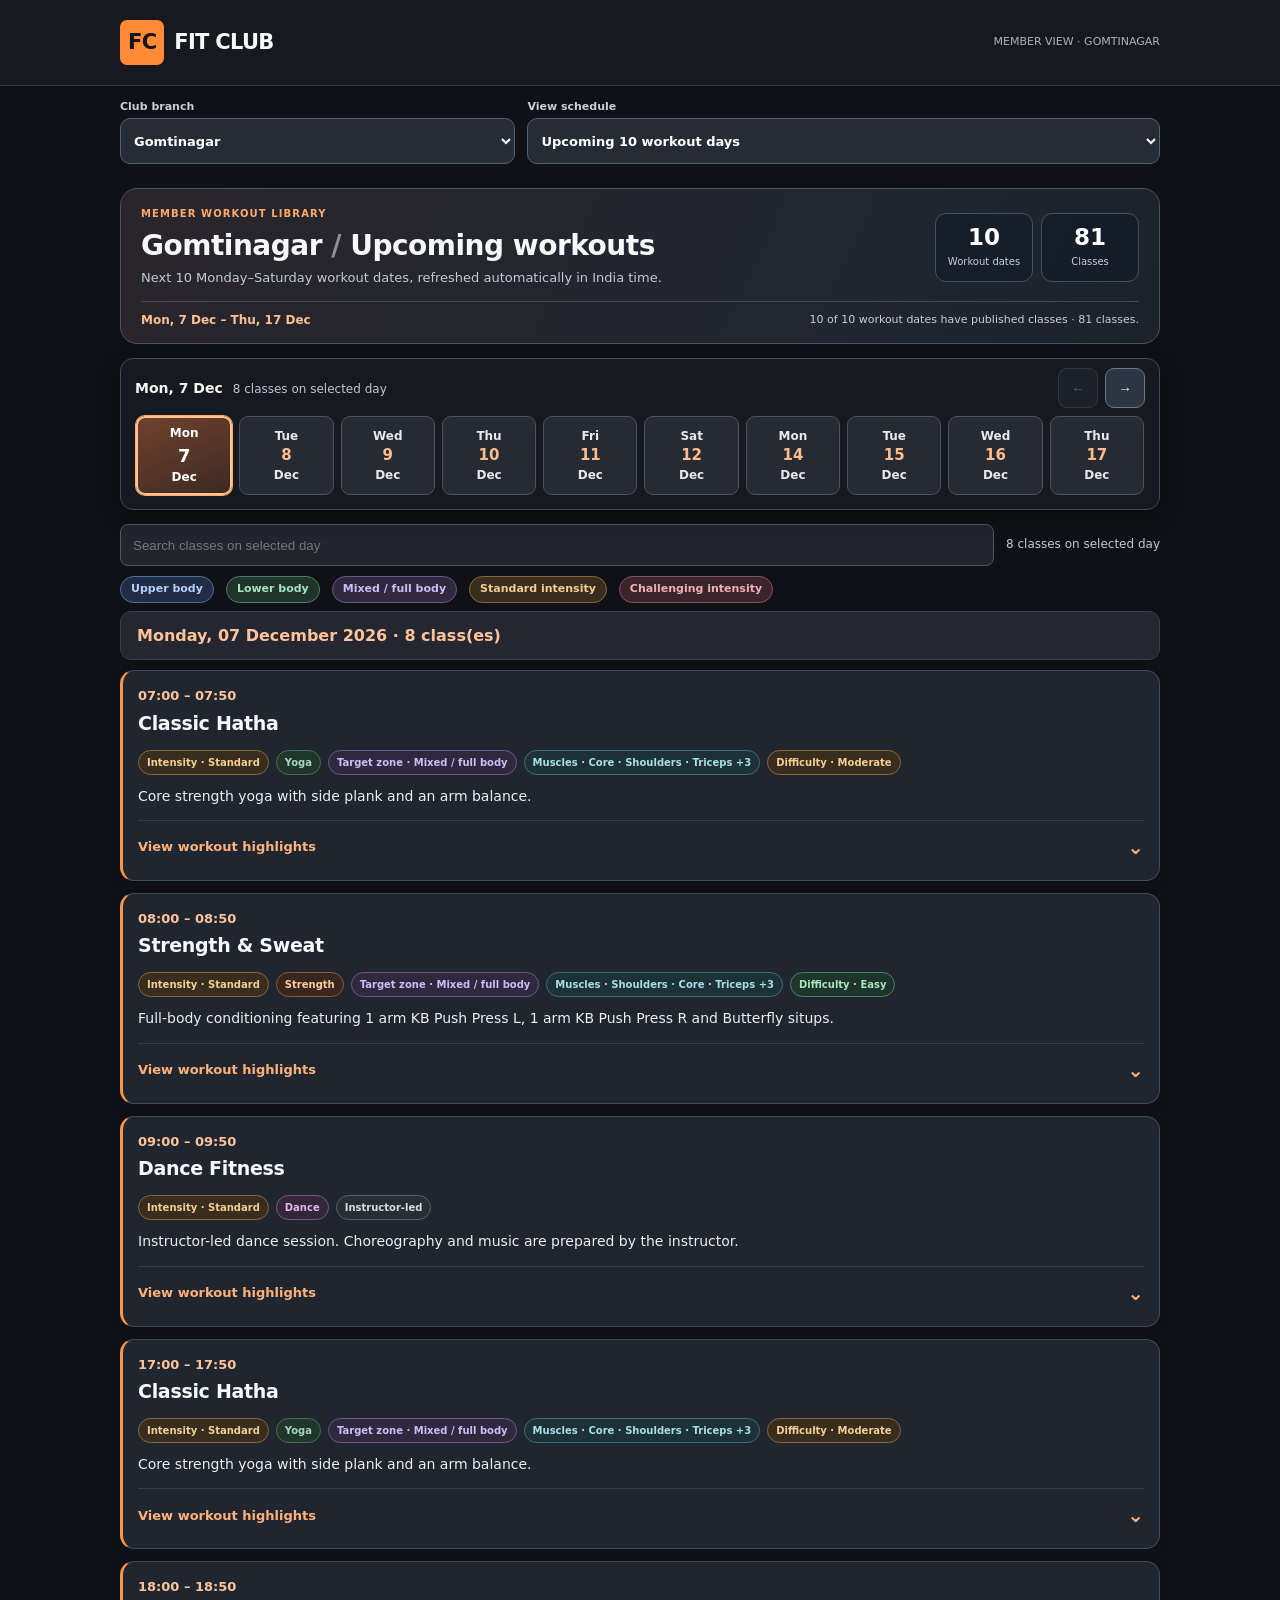
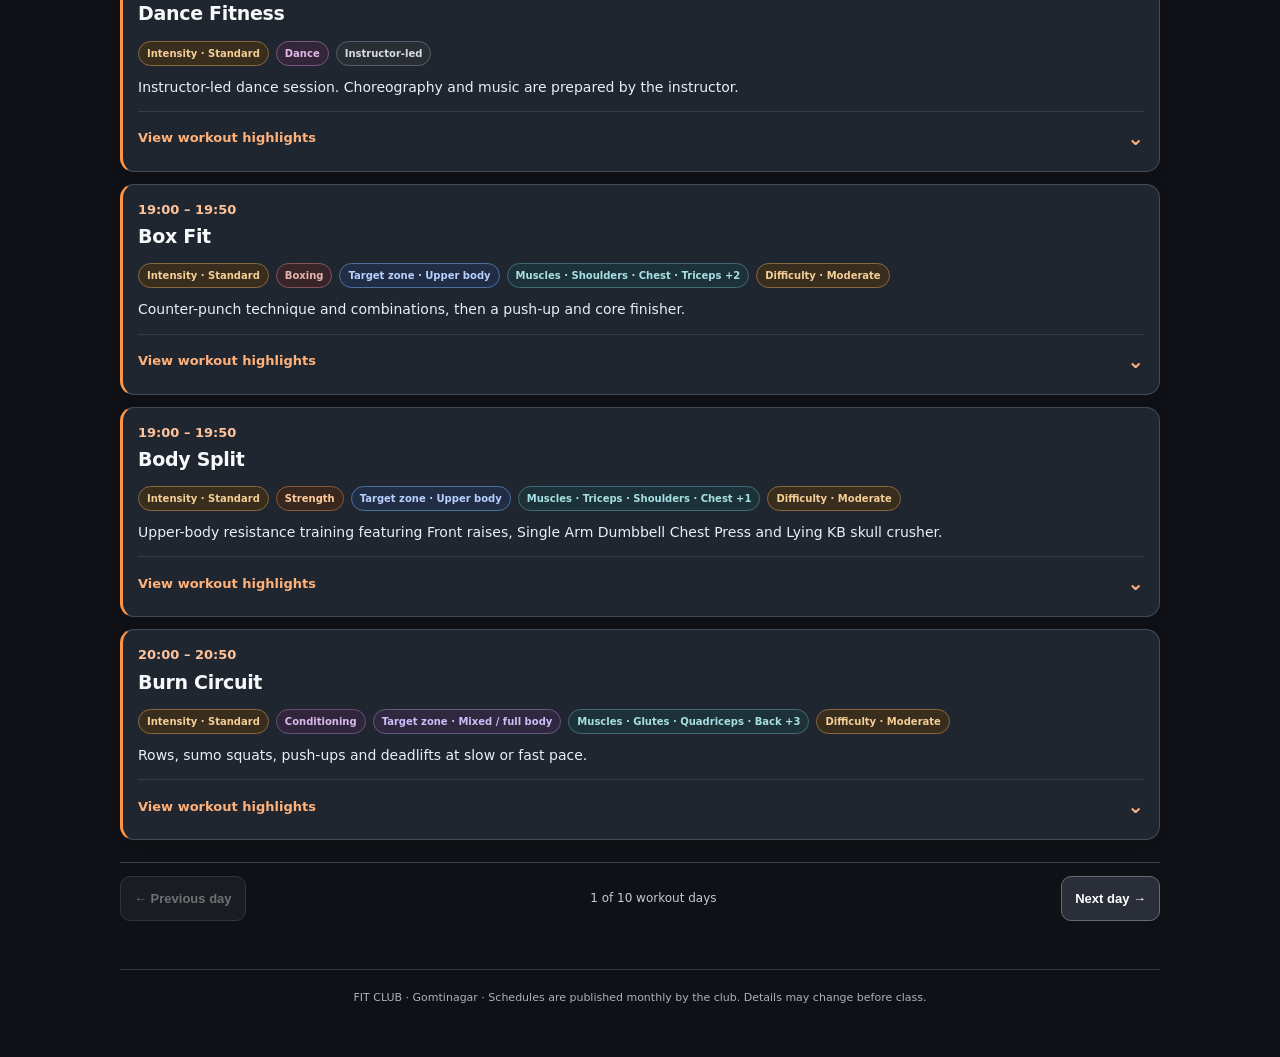
==== commit 01c38c97: "Clarify member search applies to the selected workout day" ====
--- a/index.html
+++ b/index.html
@@ -128,7 +128,7 @@
 @media(max-width:650px){.fc-filter-bar{padding:10px 12px 0;gap:8px}.fc-filter-bar label{font-size:10px}.fc-filter-bar select{font-size:12px;min-height:44px;padding:8px 6px}.fc-dashboard{padding:13px;border-radius:12px;margin-bottom:8px}.fc-dashboard-head{flex-direction:column;align-items:stretch;gap:12px}.fc-dashboard h1{font-size:21px}.fc-dashboard-stats{width:100%}.fc-dashboard-stats>div{flex:1;padding:9px}.fc-dashboard-stats strong{font-size:20px}.fc-dock-row{flex-wrap:wrap}.fc-dock-label{flex:1 1 100%}.fc-dock-actions{width:100%;justify-content:space-between;gap:5px}.fc-jump-label{flex:1;justify-content:center}.fc-jump-label select{max-width:118px;font-size:11px}#sessions>.day>.item.member-item{padding:13px 12px}#sessions>.day>.item.member-item .title{font-size:17px}#sessions>.day>.item.member-item .fc-member-summary{font-size:13px}}
 </style></head><body>
 <header class="head"><div class="headinner"><div class="brand"><span class="mark">FC</span>FIT CLUB</div><div class="tiny" id="branchTag">MEMBER VIEW · GOMTINAGAR</div></div></header>
-<nav class="fc-filter-bar" aria-label="Workout library selectors"><label for="branchPicker">Club branch<select id="branchPicker"><option value="gomtinagar">Gomtinagar</option><option value="mahanagar">Mahanagar</option></select></label><label for="monthPicker">View schedule<select id="monthPicker"><option value="auto">Upcoming 10 workout days</option><option value="2026-11">November 2026</option><option value="2026-12">December 2026</option></select></label></nav><main class="container"><section class="fc-dashboard" aria-label="Member workout overview"><div class="fc-dashboard-head"><div><div class="fc-eyebrow">MEMBER WORKOUT LIBRARY</div><h1><span id="branchHeading">Gomtinagar</span><span class="fc-separator"> / </span><span id="periodHeading">Upcoming workouts</span></h1><p id="periodDescription">Next ten published workout dates.</p></div><div class="fc-dashboard-stats"><div><strong id="overviewDays">—</strong><span>Workout dates</span></div><div><strong id="overviewClasses">—</strong><span>Classes</span></div></div></div><div class="fc-dashboard-meta"><span id="dateRange" aria-live="polite">Loading schedule…</span><span id="status" role="status" aria-live="polite">Loading published classes…</span></div><p id="scheduleNote" class="fc-alert" hidden></p></section><div class="fc-day-dock" id="dateDock"><div class="fc-dock-row"><div class="fc-dock-label"><strong id="selectedDayLabel">Choose a workout day</strong><span id="selectedDayCount">Select a date to view classes</span></div><div class="fc-dock-actions"><button type="button" id="jumpToday" class="fc-dock-button" hidden>Today</button><label id="jumpLabel" class="fc-jump-label" hidden>Jump to date<select id="dayJump" aria-label="Jump to workout date"></select></label><button type="button" id="dockPrevious" class="fc-dock-button" aria-label="Previous workout day">←</button><button type="button" id="dockNext" class="fc-dock-button" aria-label="Next workout day">→</button></div></div><nav id="dateNav" class="fc-dates" aria-label="Jump to a workout day"></nav></div><div class="fc-control"><input id="searchInput" class="fc-search" type="search" placeholder="Find a workout or class" aria-label="Search published classes"><span class="fc-meta" id="count"></span></div>
+<nav class="fc-filter-bar" aria-label="Workout library selectors"><label for="branchPicker">Club branch<select id="branchPicker"><option value="gomtinagar">Gomtinagar</option><option value="mahanagar">Mahanagar</option></select></label><label for="monthPicker">View schedule<select id="monthPicker"><option value="auto">Upcoming 10 workout days</option><option value="2026-11">November 2026</option><option value="2026-12">December 2026</option></select></label></nav><main class="container"><section class="fc-dashboard" aria-label="Member workout overview"><div class="fc-dashboard-head"><div><div class="fc-eyebrow">MEMBER WORKOUT LIBRARY</div><h1><span id="branchHeading">Gomtinagar</span><span class="fc-separator"> / </span><span id="periodHeading">Upcoming workouts</span></h1><p id="periodDescription">Next ten published workout dates.</p></div><div class="fc-dashboard-stats"><div><strong id="overviewDays">—</strong><span>Workout dates</span></div><div><strong id="overviewClasses">—</strong><span>Classes</span></div></div></div><div class="fc-dashboard-meta"><span id="dateRange" aria-live="polite">Loading schedule…</span><span id="status" role="status" aria-live="polite">Loading published classes…</span></div><p id="scheduleNote" class="fc-alert" hidden></p></section><div class="fc-day-dock" id="dateDock"><div class="fc-dock-row"><div class="fc-dock-label"><strong id="selectedDayLabel">Choose a workout day</strong><span id="selectedDayCount">Select a date to view classes</span></div><div class="fc-dock-actions"><button type="button" id="jumpToday" class="fc-dock-button" hidden>Today</button><label id="jumpLabel" class="fc-jump-label" hidden>Jump to date<select id="dayJump" aria-label="Jump to workout date"></select></label><button type="button" id="dockPrevious" class="fc-dock-button" aria-label="Previous workout day">←</button><button type="button" id="dockNext" class="fc-dock-button" aria-label="Next workout day">→</button></div></div><nav id="dateNav" class="fc-dates" aria-label="Jump to a workout day"></nav></div><div class="fc-control"><input id="searchInput" class="fc-search" type="search" placeholder="Search classes on selected day" aria-label="Search classes on selected day"><span class="fc-meta" id="count"></span></div>
 <details class="fc-guide" id="colourGuide" open><summary>Workout colour guide</summary><div class="fc-legend" aria-label="Workout colour key"><span class="pill fc-chip fc-zone-upper">Upper body</span><span class="pill fc-chip fc-zone-lower">Lower body</span><span class="pill fc-chip fc-zone-mixed">Mixed / full body</span><span class="pill fc-chip fc-effort-standard">Standard intensity</span><span class="pill fc-chip fc-effort-challenging">Challenging intensity</span></div>
 </details>
 <div id="sessions" aria-label="Upcoming workout sessions"></div>
